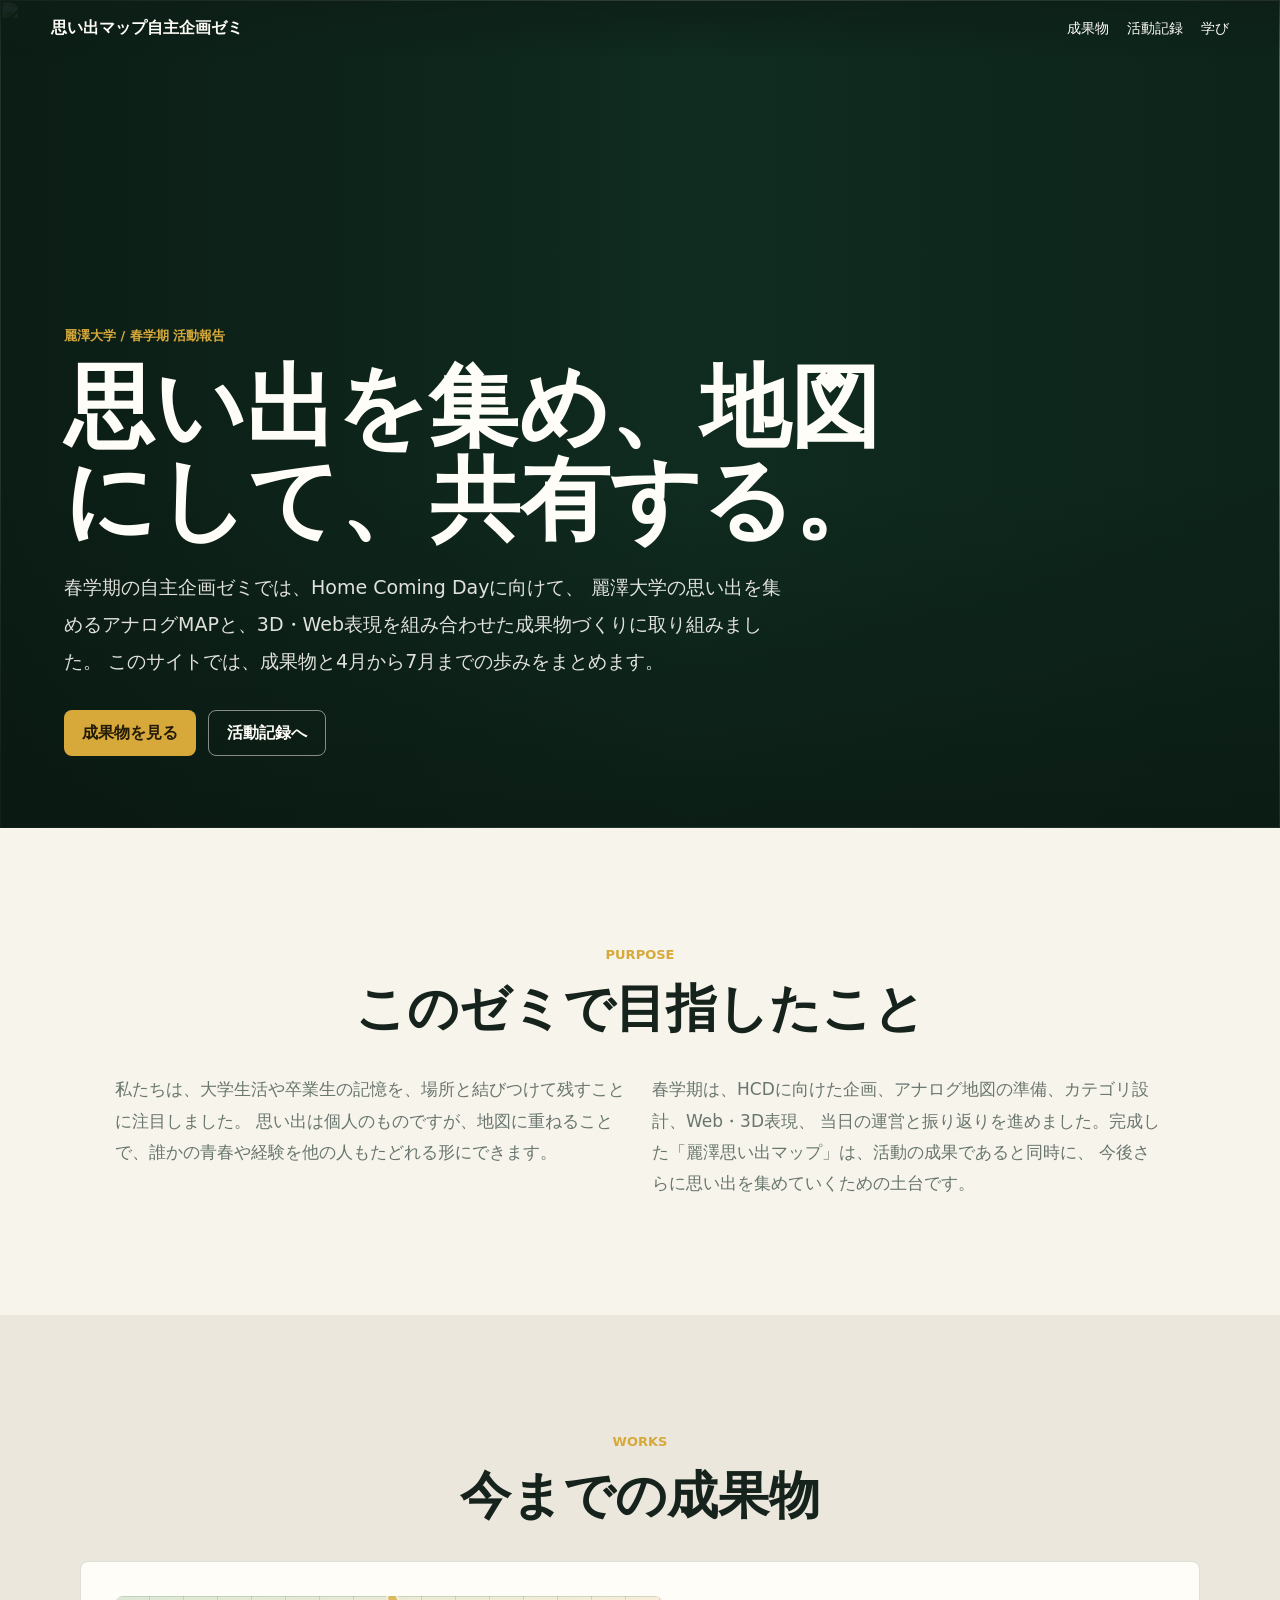
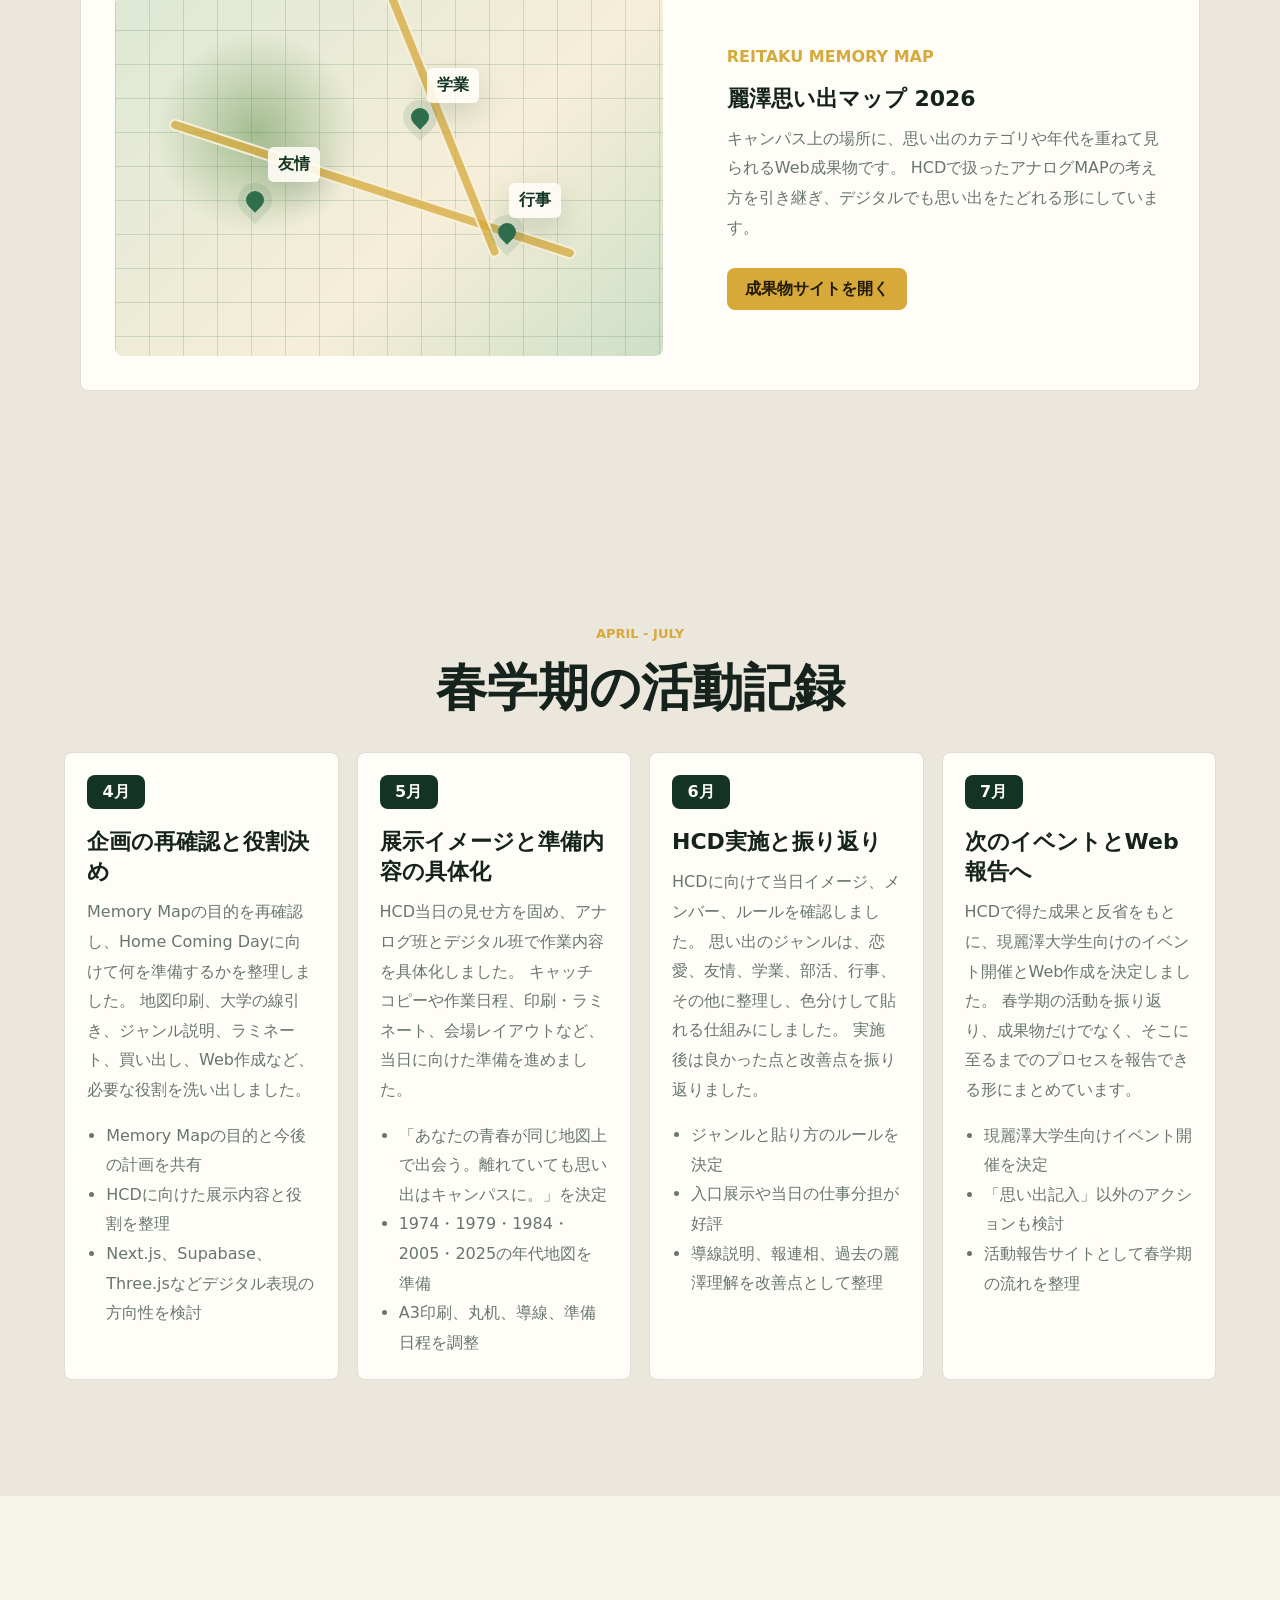
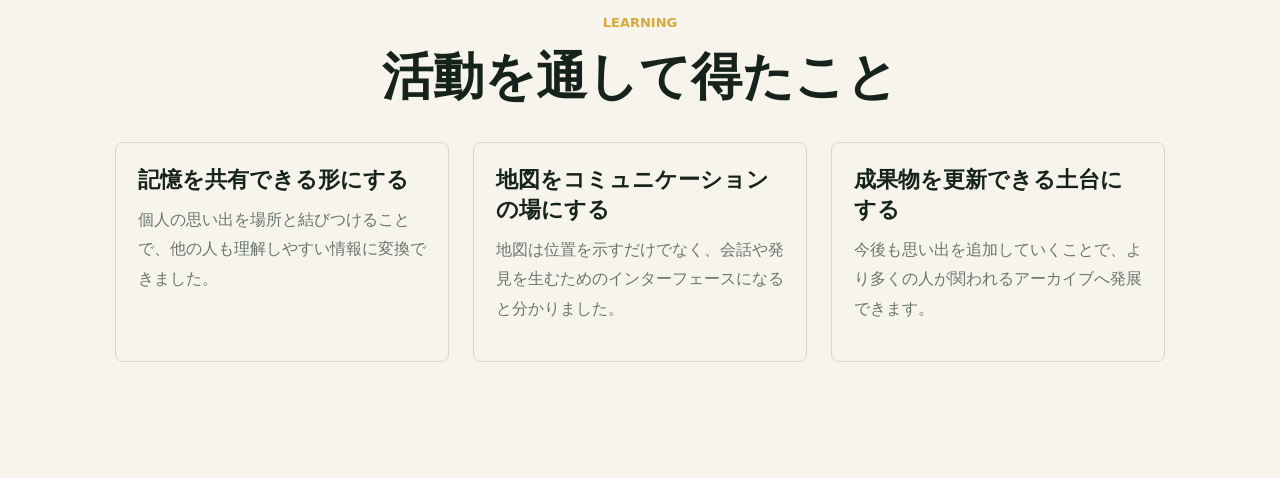
==== memory-map-site/index.html @ 256cc72d "a" ====
<!doctype html>
<html lang="ja">
  <head>
    <meta charset="utf-8" />
    <meta name="viewport" content="width=device-width, initial-scale=1" />
    <title>春学期 思い出マップ自主企画ゼミ 活動報告</title>
    <meta
      name="description"
      content="麗澤大学 春学期 思い出マップ自主企画ゼミの活動報告サイト。4月から7月までの活動と成果物をまとめています。"
    />
    <link rel="stylesheet" href="./styles.css" />
  </head>
  <body>
    <header class="site-header">
      <a class="brand" href="#top">思い出マップ自主企画ゼミ</a>
      <nav aria-label="ページ内ナビゲーション">
        <a href="#works">成果物</a>
        <a href="#months">活動記録</a>
        <a href="#learning">学び</a>
      </nav>
    </header>

    <main id="top">
      <section class="hero" aria-labelledby="hero-title">
        <img class="hero-gif" src="./IMG_8439.gif" alt="" />
        <video class="hero-video" autoplay muted loop playsinline poster="./assets/poster.svg">
          <source src="./IMG_8439.MOV" type="video/quicktime" />
        </video>
        <div class="hero-overlay"></div>
        <div class="hero-content">
          <p class="kicker">麗澤大学 / 春学期 活動報告</p>
          <h1 id="hero-title">思い出を集め、地図にして、共有する。</h1>
          <p class="hero-lead">
            春学期の自主企画ゼミでは、Home Coming Dayに向けて、
            麗澤大学の思い出を集めるアナログMAPと、3D・Web表現を組み合わせた成果物づくりに取り組みました。
            このサイトでは、成果物と4月から7月までの歩みをまとめます。
          </p>
          <div class="hero-actions">
            <a class="primary-link" href="https://2026-hcd-memory-map-web.vercel.app/" target="_blank" rel="noreferrer">
              成果物を見る
            </a>
            <a class="secondary-link" href="#months">活動記録へ</a>
          </div>
        </div>
      </section>

      <section class="intro section">
        <div class="section-title">
          <p class="kicker">Purpose</p>
          <h2>このゼミで目指したこと</h2>
        </div>
        <div class="intro-grid">
          <p>
            私たちは、大学生活や卒業生の記憶を、場所と結びつけて残すことに注目しました。
            思い出は個人のものですが、地図に重ねることで、誰かの青春や経験を他の人もたどれる形にできます。
          </p>
          <p>
            春学期は、HCDに向けた企画、アナログ地図の準備、カテゴリ設計、Web・3D表現、
            当日の運営と振り返りを進めました。完成した「麗澤思い出マップ」は、活動の成果であると同時に、
            今後さらに思い出を集めていくための土台です。
          </p>
        </div>
      </section>

      <section id="works" class="section works">
        <div class="section-title">
          <p class="kicker">Works</p>
          <h2>今までの成果物</h2>
        </div>
        <div class="work-card">
          <div class="work-visual" aria-hidden="true">
            <span class="map-line line-a"></span>
            <span class="map-line line-b"></span>
            <span class="map-pin pin-a"></span>
            <span class="map-pin pin-b"></span>
            <span class="map-pin pin-c"></span>
            <span class="map-label label-a">友情</span>
            <span class="map-label label-b">学業</span>
            <span class="map-label label-c">行事</span>
          </div>
          <div class="work-copy">
            <p class="kicker">Reitaku Memory Map</p>
            <h3>麗澤思い出マップ 2026</h3>
            <p>
              キャンパス上の場所に、思い出のカテゴリや年代を重ねて見られるWeb成果物です。
              HCDで扱ったアナログMAPの考え方を引き継ぎ、デジタルでも思い出をたどれる形にしています。
            </p>
            <a class="primary-link compact" href="https://2026-hcd-memory-map-web.vercel.app/" target="_blank" rel="noreferrer">
              成果物サイトを開く
            </a>
          </div>
        </div>
      </section>

      <section id="months" class="section months">
        <div class="section-title">
          <p class="kicker">April - July</p>
          <h2>春学期の活動記録</h2>
        </div>
        <div class="timeline">
          <article class="month-card">
            <span class="month">4月</span>
            <h3>企画の再確認と役割決め</h3>
            <p>
              Memory Mapの目的を再確認し、Home Coming Dayに向けて何を準備するかを整理しました。
              地図印刷、大学の線引き、ジャンル説明、ラミネート、買い出し、Web作成など、必要な役割を洗い出しました。
            </p>
            <ul>
              <li>Memory Mapの目的と今後の計画を共有</li>
              <li>HCDに向けた展示内容と役割を整理</li>
              <li>Next.js、Supabase、Three.jsなどデジタル表現の方向性を検討</li>
            </ul>
          </article>

          <article class="month-card">
            <span class="month">5月</span>
            <h3>展示イメージと準備内容の具体化</h3>
            <p>
              HCD当日の見せ方を固め、アナログ班とデジタル班で作業内容を具体化しました。
              キャッチコピーや作業日程、印刷・ラミネート、会場レイアウトなど、当日に向けた準備を進めました。
            </p>
            <ul>
              <li>「あなたの青春が同じ地図上で出会う。離れていても思い出はキャンパスに。」を決定</li>
              <li>1974・1979・1984・2005・2025の年代地図を準備</li>
              <li>A3印刷、丸机、導線、準備日程を調整</li>
            </ul>
          </article>

          <article class="month-card">
            <span class="month">6月</span>
            <h3>HCD実施と振り返り</h3>
            <p>
              HCDに向けて当日イメージ、メンバー、ルールを確認しました。
              思い出のジャンルは、恋愛、友情、学業、部活、行事、その他に整理し、色分けして貼れる仕組みにしました。
              実施後は良かった点と改善点を振り返りました。
            </p>
            <ul>
              <li>ジャンルと貼り方のルールを決定</li>
              <li>入口展示や当日の仕事分担が好評</li>
              <li>導線説明、報連相、過去の麗澤理解を改善点として整理</li>
            </ul>
          </article>

          <article class="month-card">
            <span class="month">7月</span>
            <h3>次のイベントとWeb報告へ</h3>
            <p>
              HCDで得た成果と反省をもとに、現麗澤大学生向けのイベント開催とWeb作成を決定しました。
              春学期の活動を振り返り、成果物だけでなく、そこに至るまでのプロセスを報告できる形にまとめています。
            </p>
            <ul>
              <li>現麗澤大学生向けイベント開催を決定</li>
              <li>「思い出記入」以外のアクションも検討</li>
              <li>活動報告サイトとして春学期の流れを整理</li>
            </ul>
          </article>
        </div>
      </section>

      <section id="learning" class="section learning">
        <div class="section-title">
          <p class="kicker">Learning</p>
          <h2>活動を通して得たこと</h2>
        </div>
        <div class="learning-grid">
          <article>
            <h3>記憶を共有できる形にする</h3>
            <p>個人の思い出を場所と結びつけることで、他の人も理解しやすい情報に変換できました。</p>
          </article>
          <article>
            <h3>地図をコミュニケーションの場にする</h3>
            <p>地図は位置を示すだけでなく、会話や発見を生むためのインターフェースになると分かりました。</p>
          </article>
          <article>
            <h3>成果物を更新できる土台にする</h3>
            <p>今後も思い出を追加していくことで、より多くの人が関われるアーカイブへ発展できます。</p>
          </article>
        </div>
      </section>
    </main>
  </body>
</html>
---- memory-map-site/styles.css ----
:root {
  --ink: #16231d;
  --muted: #68766e;
  --paper: #f7f4ec;
  --soft: #ebe7dc;
  --green: #2f6f4e;
  --deep: #123326;
  --leaf: #7da36c;
  --gold: #d6a93a;
  --line: rgba(22, 35, 29, 0.14);
  --white: #fffdf8;
}

* {
  box-sizing: border-box;
}

html {
  scroll-behavior: smooth;
}

body {
  margin: 0;
  color: var(--ink);
  background: var(--paper);
  font-family: "Yu Gothic", "Hiragino Kaku Gothic ProN", Meiryo, system-ui, sans-serif;
  letter-spacing: 0;
}

a {
  color: inherit;
  text-decoration: none;
}

.site-header {
  position: fixed;
  inset: 0 0 auto 0;
  z-index: 20;
  display: flex;
  align-items: center;
  justify-content: space-between;
  gap: 24px;
  padding: 18px clamp(18px, 4vw, 56px);
  color: var(--white);
  background: linear-gradient(to bottom, rgba(13, 30, 23, 0.72), rgba(13, 30, 23, 0));
}

.brand {
  font-weight: 800;
}

nav {
  display: flex;
  gap: 18px;
  font-size: 14px;
}

.hero {
  position: relative;
  min-height: 92vh;
  display: grid;
  align-items: end;
  overflow: hidden;
  padding: 110px clamp(18px, 5vw, 72px) 72px;
  color: var(--white);
  background: var(--deep);
}

.hero-gif,
.hero-video,
.hero-overlay {
  position: absolute;
  inset: 0;
  width: 100%;
  height: 100%;
}

.hero-gif,
.hero-video {
  object-fit: cover;
  filter: saturate(0.92) contrast(1.04);
}

.hero-video {
  opacity: 0;
}

.hero-overlay {
  background:
    linear-gradient(90deg, rgba(10, 25, 18, 0.86), rgba(10, 25, 18, 0.3) 54%, rgba(10, 25, 18, 0.58)),
    linear-gradient(to top, rgba(10, 25, 18, 0.75), transparent 42%);
}

.hero-content {
  position: relative;
  z-index: 2;
  width: min(900px, 100%);
}

.kicker {
  margin: 0 0 12px;
  color: var(--gold);
  font-size: 13px;
  font-weight: 800;
  text-transform: uppercase;
}

h1,
h2,
h3,
p {
  margin-top: 0;
}

h1 {
  max-width: 860px;
  margin-bottom: 22px;
  font-size: clamp(42px, 7vw, 92px);
  line-height: 1.04;
}

.hero-lead {
  max-width: 720px;
  color: rgba(255, 253, 248, 0.88);
  font-size: clamp(16px, 2vw, 19px);
  line-height: 1.95;
}

.hero-actions {
  display: flex;
  flex-wrap: wrap;
  gap: 12px;
  margin-top: 30px;
}

.primary-link,
.secondary-link {
  display: inline-flex;
  align-items: center;
  justify-content: center;
  min-height: 46px;
  padding: 0 18px;
  border-radius: 8px;
  font-weight: 800;
}

.primary-link {
  background: var(--gold);
  color: #231b06;
}

.secondary-link {
  border: 1px solid rgba(255, 253, 248, 0.5);
  color: var(--white);
}

.primary-link.compact {
  min-height: 42px;
  margin-top: 10px;
}

.section {
  padding: clamp(64px, 9vw, 118px) clamp(18px, 5vw, 72px);
}

.section-title {
  width: min(780px, 100%);
  margin: 0 auto 36px;
  text-align: center;
}

h2 {
  margin-bottom: 16px;
  font-size: clamp(30px, 4vw, 54px);
  line-height: 1.15;
}

h3 {
  margin-bottom: 10px;
  font-size: 22px;
}

p,
li {
  color: var(--muted);
  line-height: 1.85;
}

.intro-grid,
.learning-grid {
  display: grid;
  grid-template-columns: repeat(2, minmax(0, 1fr));
  gap: 24px;
  width: min(1050px, 100%);
  margin: 0 auto;
}

.intro-grid p {
  margin: 0;
  font-size: 17px;
}

.works,
.months {
  background: var(--soft);
}

.work-card {
  display: grid;
  grid-template-columns: minmax(300px, 1fr) minmax(280px, 0.8fr);
  gap: clamp(24px, 5vw, 70px);
  align-items: center;
  width: min(1120px, 100%);
  margin: 0 auto;
  padding: clamp(18px, 3vw, 34px);
  border: 1px solid var(--line);
  border-radius: 8px;
  background: var(--white);
}

.work-visual {
  position: relative;
  min-height: 360px;
  overflow: hidden;
  border-radius: 8px;
  background:
    linear-gradient(90deg, rgba(47, 111, 78, 0.18) 1px, transparent 1px),
    linear-gradient(rgba(47, 111, 78, 0.18) 1px, transparent 1px),
    radial-gradient(circle at 26% 38%, rgba(125, 163, 108, 0.65), transparent 22%),
    linear-gradient(135deg, #dde8d4, #f6eed8 60%, #cddfc6);
  background-size: 34px 34px, 34px 34px, auto, auto;
}

.map-line {
  position: absolute;
  height: 12px;
  border-radius: 999px;
  background: rgba(214, 169, 58, 0.74);
  border: 2px solid rgba(255, 253, 248, 0.8);
}

.line-a {
  width: 78%;
  left: 8%;
  top: 52%;
  transform: rotate(18deg);
}

.line-b {
  width: 52%;
  left: 34%;
  top: 34%;
  transform: rotate(68deg);
}

.map-pin {
  position: absolute;
  width: 18px;
  height: 18px;
  border-radius: 50% 50% 50% 0;
  background: var(--green);
  transform: rotate(-45deg);
  box-shadow: 0 0 0 8px rgba(47, 111, 78, 0.12);
}

.pin-a { left: 24%; top: 54%; }
.pin-b { left: 54%; top: 31%; }
.pin-c { left: 70%; top: 63%; }

.map-label {
  position: absolute;
  padding: 7px 10px;
  border-radius: 6px;
  background: rgba(255, 253, 248, 0.88);
  color: var(--deep);
  font-weight: 800;
  box-shadow: 0 12px 28px rgba(18, 51, 38, 0.15);
}

.label-a { left: 28%; top: 42%; }
.label-b { left: 57%; top: 20%; }
.label-c { left: 72%; top: 52%; }

.work-copy p {
  font-size: 16px;
}

.timeline {
  display: grid;
  grid-template-columns: repeat(4, minmax(0, 1fr));
  gap: 18px;
  width: min(1180px, 100%);
  margin: 0 auto;
}

.month-card,
.learning-grid article {
  border: 1px solid var(--line);
  border-radius: 8px;
  background: var(--white);
  padding: 22px;
}

.month {
  display: inline-flex;
  align-items: center;
  justify-content: center;
  min-width: 58px;
  min-height: 34px;
  margin-bottom: 18px;
  border-radius: 8px;
  background: var(--deep);
  color: var(--white);
  font-weight: 900;
}

.month-card ul {
  margin: 16px 0 0;
  padding-left: 1.2em;
}

.learning-grid {
  grid-template-columns: repeat(3, minmax(0, 1fr));
}

.learning-grid article {
  background: transparent;
}

@media (max-width: 940px) {
  .site-header {
    align-items: flex-start;
    flex-direction: column;
    gap: 10px;
  }

  .hero {
    min-height: 820px;
    padding-top: 140px;
  }

  .intro-grid,
  .work-card,
  .timeline,
  .learning-grid {
    grid-template-columns: 1fr;
  }
}

@media (max-width: 560px) {
  nav {
    width: 100%;
    overflow-x: auto;
    padding-bottom: 4px;
  }

  h1 {
    font-size: 40px;
  }

  .work-visual {
    min-height: 270px;
  }
}
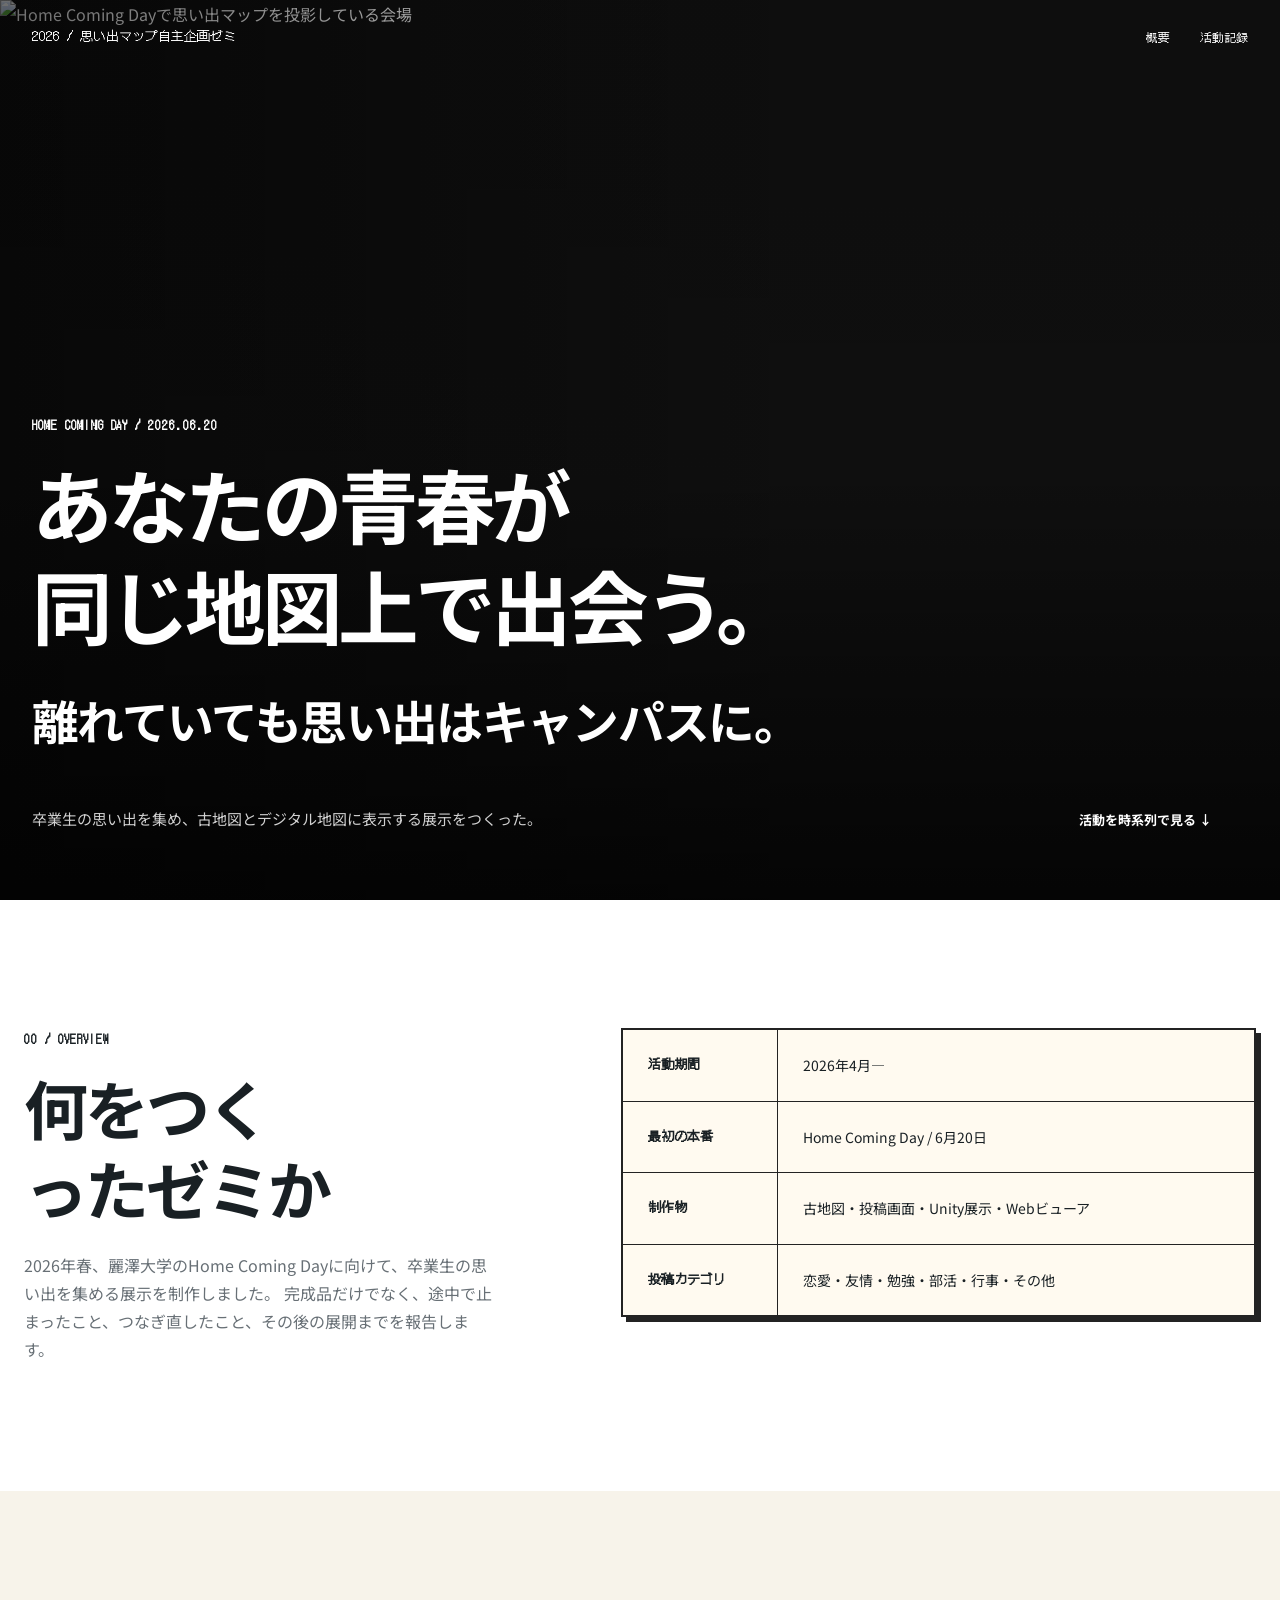
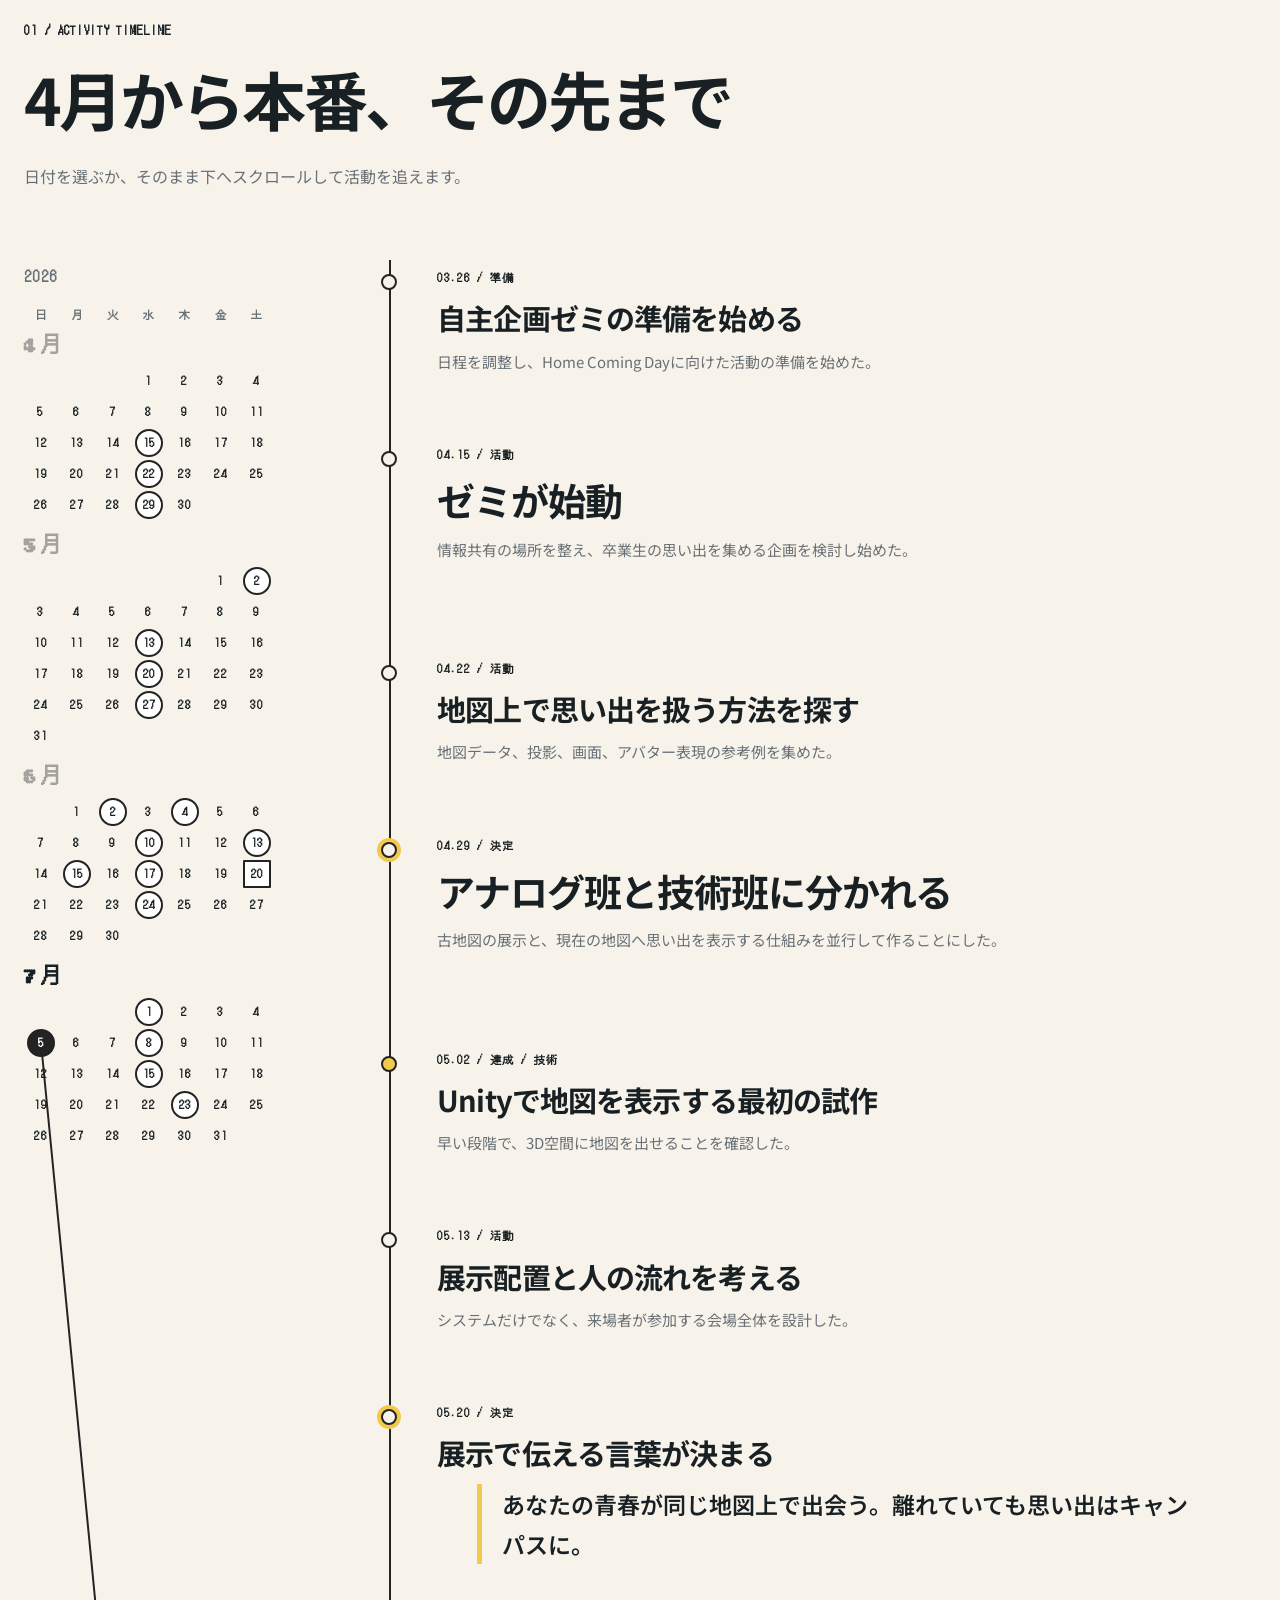
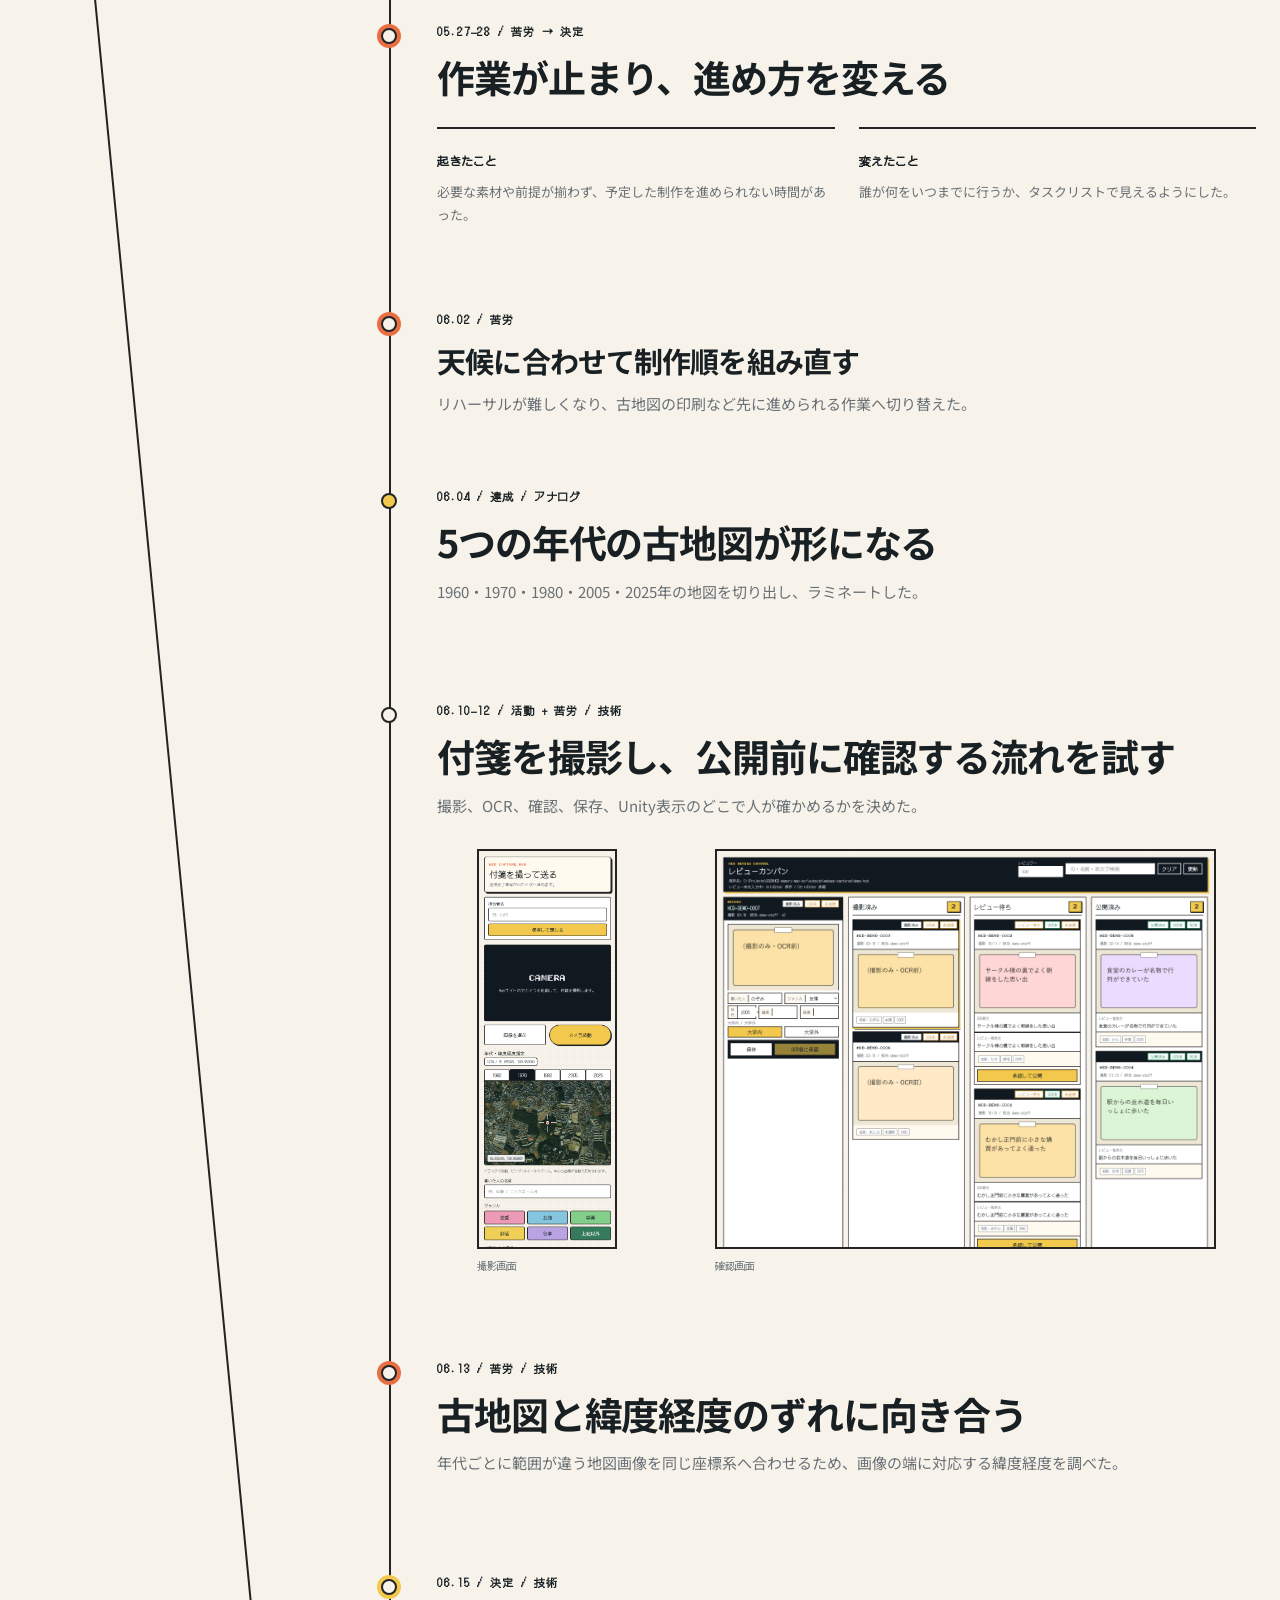
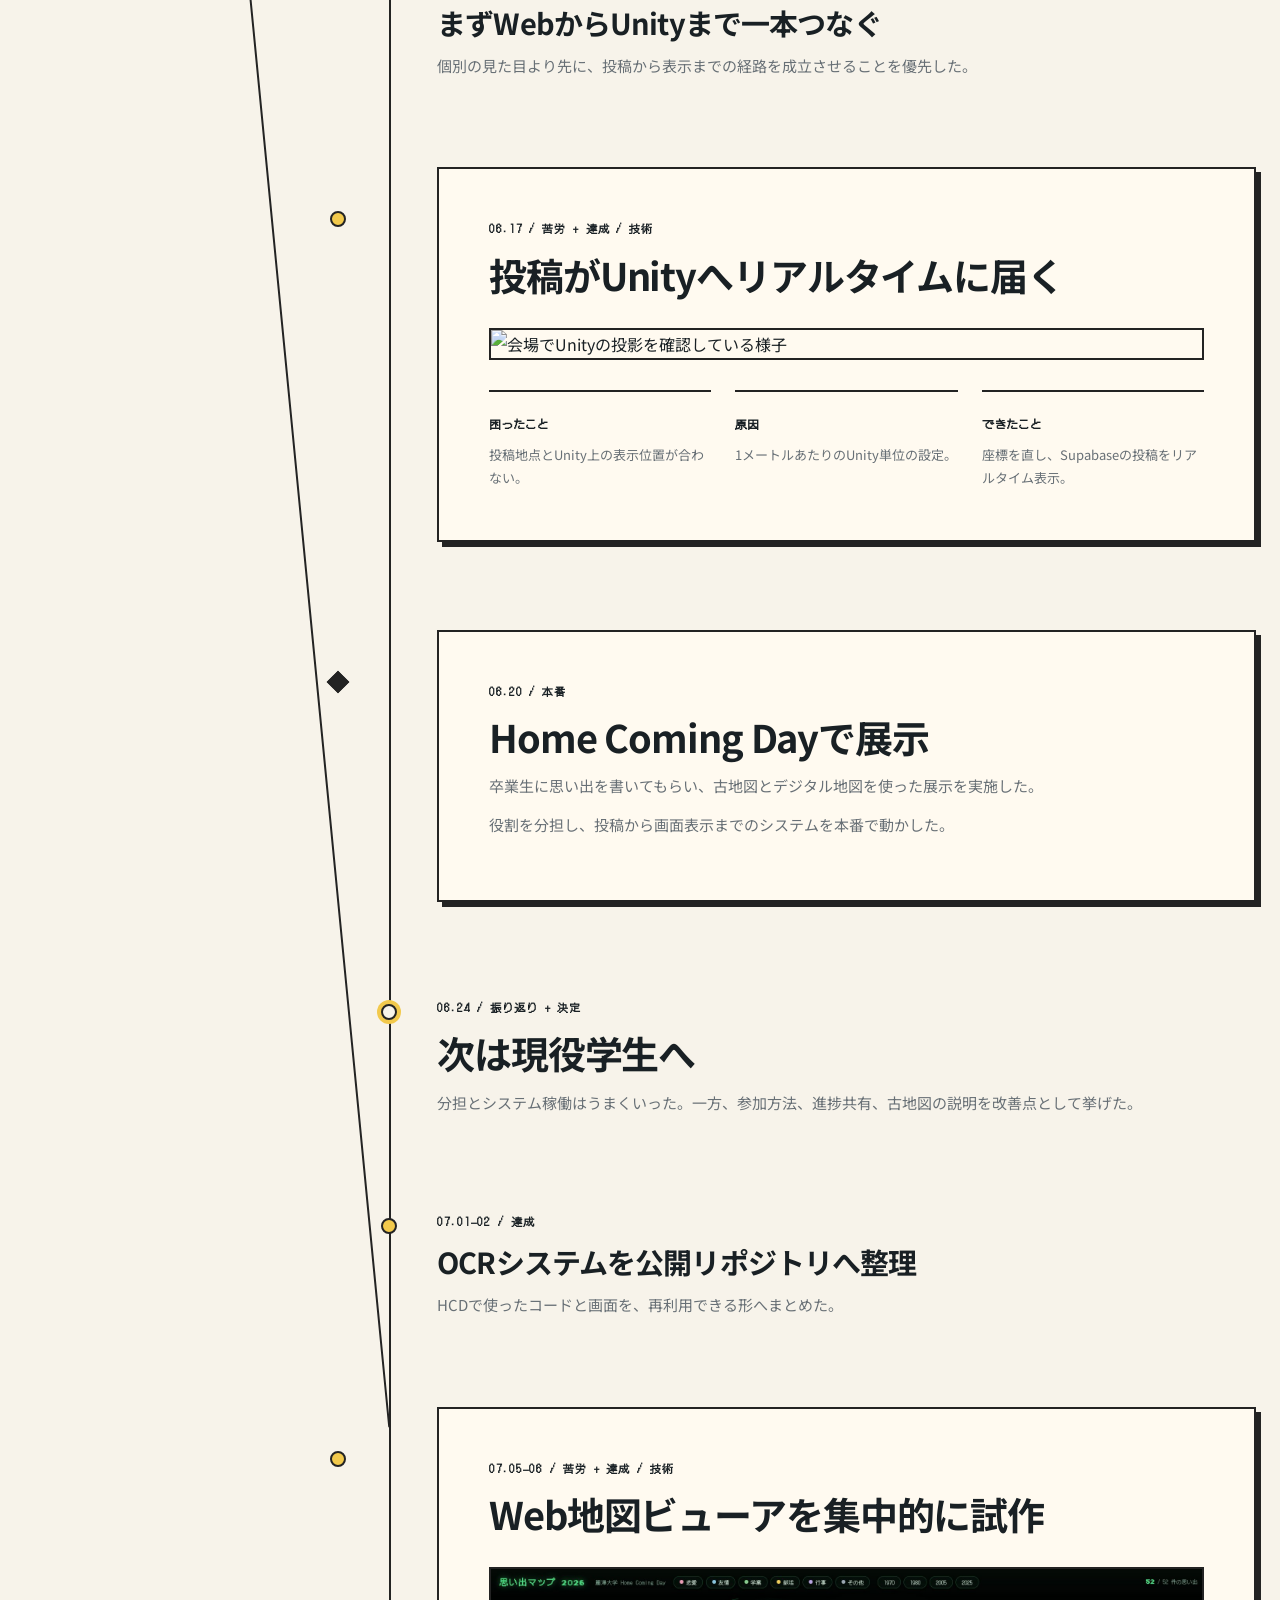
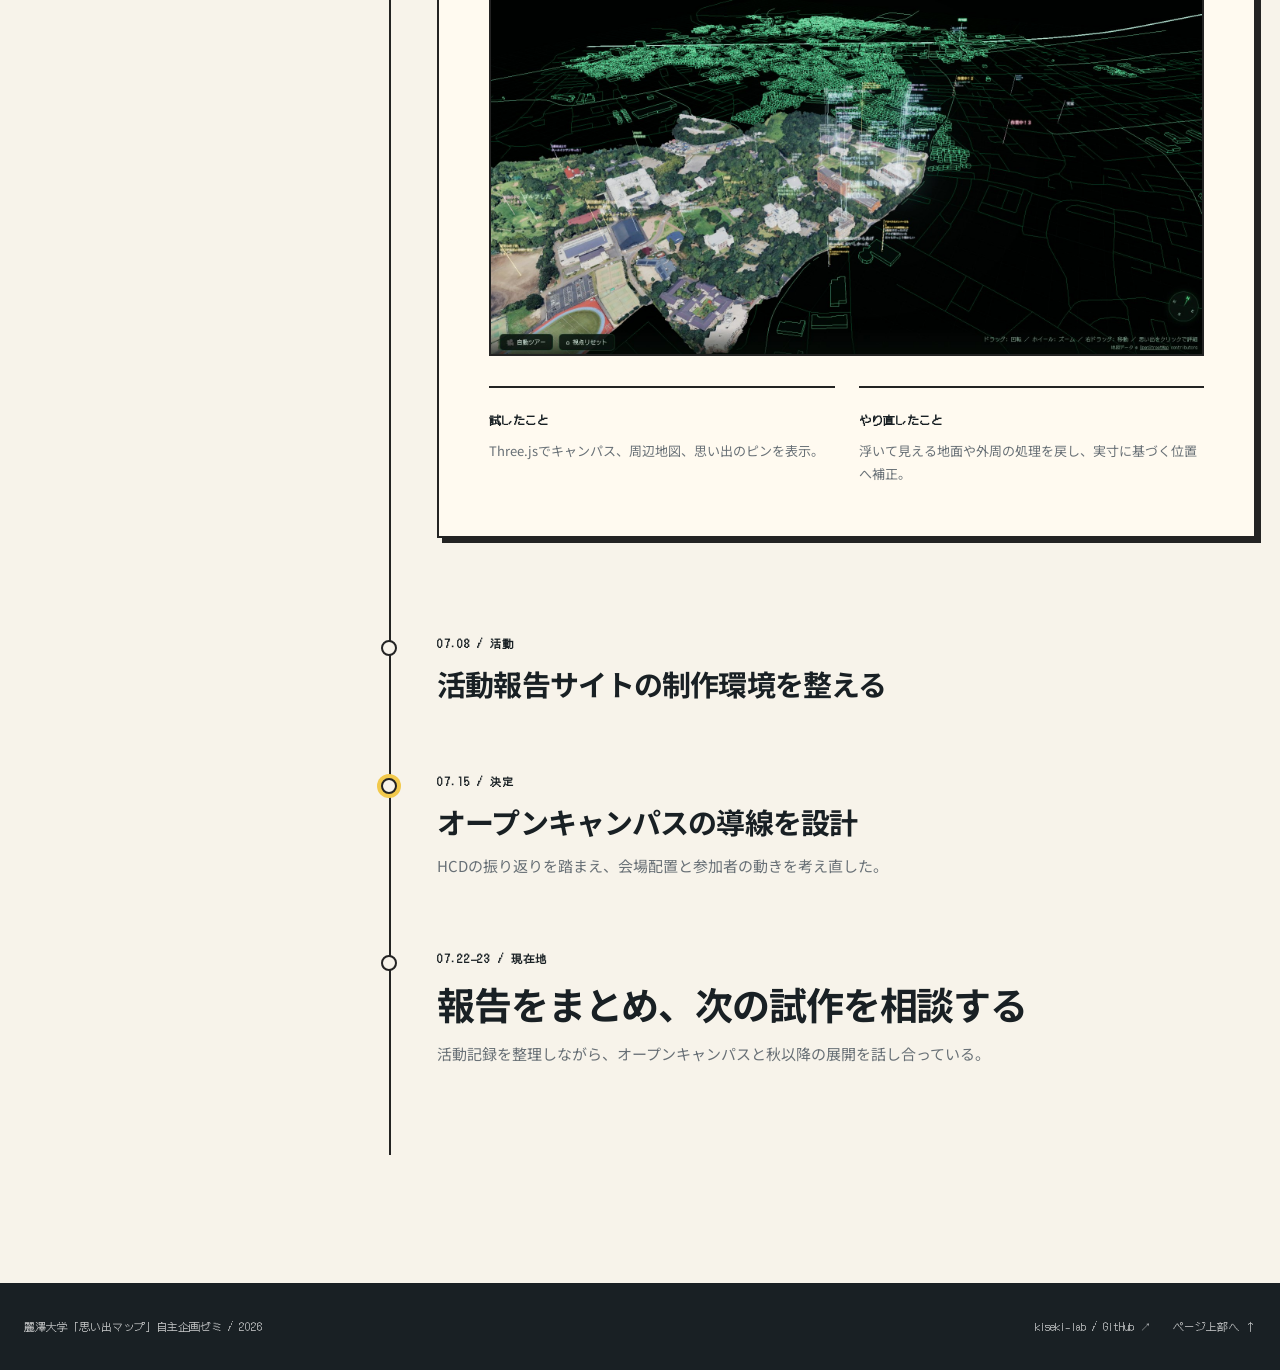
==== commit df001b6f: "Refine activity report timeline UI" ====
--- a/memory-map-site/index.html
+++ b/memory-map-site/index.html
@@ -3,180 +3,296 @@
   <head>
     <meta charset="utf-8" />
     <meta name="viewport" content="width=device-width, initial-scale=1" />
-    <title>春学期 思い出マップ自主企画ゼミ 活動報告</title>
+    <meta name="theme-color" content="#f7f3ea" />
+    <title>思い出マップ自主企画ゼミ｜2026年 活動報告</title>
     <meta
       name="description"
-      content="麗澤大学 春学期 思い出マップ自主企画ゼミの活動報告サイト。4月から7月までの活動と成果物をまとめています。"
+      content="麗澤大学「思い出マップ」自主企画ゼミの活動報告。企画、古地図制作、OCR、Unity展示、Webビューアまでの試行錯誤を記録しています。"
     />
+    <link rel="icon" href="./assets/omoide-team-favicon.png" type="image/png" />
     <link rel="stylesheet" href="./styles.css" />
+    <script src="./script.js" defer></script>
   </head>
   <body>
+    <a class="skip-link" href="#main">本文へ移動</a>
+
     <header class="site-header">
-      <a class="brand" href="#top">思い出マップ自主企画ゼミ</a>
+      <a class="brand" href="#top">2026 / 思い出マップ自主企画ゼミ</a>
       <nav aria-label="ページ内ナビゲーション">
-        <a href="#works">成果物</a>
-        <a href="#months">活動記録</a>
-        <a href="#learning">学び</a>
+        <a href="#overview">概要</a>
+        <a href="#timeline">活動記録</a>
       </nav>
     </header>
 
-    <main id="top">
-      <section class="hero" aria-labelledby="hero-title">
-        <img class="hero-gif" src="./IMG_8439.gif" alt="" />
-        <video class="hero-video" autoplay muted loop playsinline poster="./assets/poster.svg">
-          <source src="./IMG_8439.MOV" type="video/quicktime" />
-        </video>
-        <div class="hero-overlay"></div>
-        <div class="hero-content">
-          <p class="kicker">麗澤大学 / 春学期 活動報告</p>
-          <h1 id="hero-title">思い出を集め、地図にして、共有する。</h1>
-          <p class="hero-lead">
-            春学期の自主企画ゼミでは、Home Coming Dayに向けて、
-            麗澤大学の思い出を集めるアナログMAPと、3D・Web表現を組み合わせた成果物づくりに取り組みました。
-            このサイトでは、成果物と4月から7月までの歩みをまとめます。
+    <main id="main">
+      <section id="top" class="hero" aria-labelledby="hero-title">
+        <img
+          class="hero-media"
+          src="./IMG_8439.gif"
+          alt="Home Coming Dayで思い出マップを投影している会場"
+        />
+        <div class="hero-overlay" aria-hidden="true"></div>
+        <div class="hero-copy">
+          <p class="code-label light">HOME COMING DAY / 2026.06.20</p>
+          <h1 id="hero-title">
+            あなたの青春が<br />同じ地図上で出会う。<br />
+            <span>離れていても思い出はキャンパスに。</span>
+          </h1>
+          <div class="hero-foot">
+            <p>卒業生の思い出を集め、古地図とデジタル地図に表示する展示をつくった。</p>
+            <a class="hero-link" href="#timeline">活動を時系列で見る <span aria-hidden="true">↓</span></a>
+          </div>
+        </div>
+      </section>
+
+      <section id="overview" class="overview" aria-labelledby="overview-title">
+        <div class="overview-heading">
+          <p class="code-label">00 / OVERVIEW</p>
+          <h2 id="overview-title">何をつくったゼミか</h2>
+          <p>
+            2026年春、麗澤大学のHome Coming Dayに向けて、卒業生の思い出を集める展示を制作しました。
+            完成品だけでなく、途中で止まったこと、つなぎ直したこと、その後の展開までを報告します。
           </p>
-          <div class="hero-actions">
-            <a class="primary-link" href="https://2026-hcd-memory-map-web.vercel.app/" target="_blank" rel="noreferrer">
-              成果物を見る
-            </a>
-            <a class="secondary-link" href="#months">活動記録へ</a>
+        </div>
+        <dl class="overview-table">
+          <div><dt>活動期間</dt><dd>2026年4月—</dd></div>
+          <div><dt>最初の本番</dt><dd>Home Coming Day / 6月20日</dd></div>
+          <div><dt>制作物</dt><dd>古地図・投稿画面・Unity展示・Webビューア</dd></div>
+          <div><dt>投稿カテゴリ</dt><dd>恋愛・友情・勉強・部活・行事・その他</dd></div>
+        </dl>
+      </section>
+
+      <section id="timeline" class="timeline-section" aria-labelledby="timeline-title">
+        <div class="section-heading">
+          <p class="code-label">01 / ACTIVITY TIMELINE</p>
+          <h2 id="timeline-title">4月から本番、その先まで</h2>
+          <p>日付を選ぶか、そのまま下へスクロールして活動を追えます。</p>
+        </div>
+
+        <div class="date-rail" aria-label="活動日を選ぶ">
+          <span>APR—JUL</span>
+          <button type="button" data-target="entry-0415">04.15</button>
+          <button type="button" data-target="entry-0429">04.29</button>
+          <button type="button" data-target="entry-0527">05.27</button>
+          <button type="button" data-target="entry-0610">06.10</button>
+          <button type="button" data-target="entry-0617">06.17</button>
+          <button type="button" data-target="entry-0620">06.20</button>
+          <button type="button" data-target="entry-0705">07.05</button>
+          <button type="button" data-target="entry-0723">07.23</button>
+        </div>
+
+        <div class="timeline-layout">
+          <aside class="calendar-panel" aria-label="2026年4月から7月の活動カレンダー">
+            <div class="calendar-head">
+              <span>2026</span>
+            </div>
+            <div class="calendar-weekdays" aria-hidden="true"><span>日</span><span>月</span><span>火</span><span>水</span><span>木</span><span>金</span><span>土</span></div>
+            <div class="calendar-months">
+              <section class="mini-month" data-month="4" aria-label="2026年4月">
+                <h3><span>4</span>月</h3>
+                <div class="days">
+                  <i></i><i></i><i></i><span>1</span><span>2</span><span>3</span><span>4</span>
+                  <span>5</span><span>6</span><span>7</span><span>8</span><span>9</span><span>10</span><span>11</span>
+                  <span>12</span><span>13</span><span>14</span><button data-target="entry-0415">15</button><span>16</span><span>17</span><span>18</span>
+                  <span>19</span><span>20</span><span>21</span><button data-target="entry-0422">22</button><span>23</span><span>24</span><span>25</span>
+                  <span>26</span><span>27</span><span>28</span><button data-target="entry-0429">29</button><span>30</span>
+                </div>
+              </section>
+
+              <section class="mini-month" data-month="5" aria-label="2026年5月">
+                <h3><span>5</span>月</h3>
+                <div class="days">
+                  <i></i><i></i><i></i><i></i><i></i><span>1</span><button data-target="entry-0502">2</button>
+                  <span>3</span><span>4</span><span>5</span><span>6</span><span>7</span><span>8</span><span>9</span>
+                  <span>10</span><span>11</span><span>12</span><button data-target="entry-0513">13</button><span>14</span><span>15</span><span>16</span>
+                  <span>17</span><span>18</span><span>19</span><button data-target="entry-0520">20</button><span>21</span><span>22</span><span>23</span>
+                  <span>24</span><span>25</span><span>26</span><button data-target="entry-0527">27</button><span>28</span><span>29</span><span>30</span>
+                  <span>31</span>
+                </div>
+              </section>
+
+              <section class="mini-month" data-month="6" aria-label="2026年6月">
+                <h3><span>6</span>月</h3>
+                <div class="days">
+                  <i></i><span>1</span><button data-target="entry-0602">2</button><span>3</span><button data-target="entry-0604">4</button><span>5</span><span>6</span>
+                  <span>7</span><span>8</span><span>9</span><button data-target="entry-0610">10</button><span>11</span><span>12</span><button data-target="entry-0613">13</button>
+                  <span>14</span><button data-target="entry-0615">15</button><span>16</span><button data-target="entry-0617">17</button><span>18</span><span>19</span><button class="event-day" data-target="entry-0620">20</button>
+                  <span>21</span><span>22</span><span>23</span><button data-target="entry-0624">24</button><span>25</span><span>26</span><span>27</span>
+                  <span>28</span><span>29</span><span>30</span>
+                </div>
+              </section>
+
+              <section class="mini-month" data-month="7" aria-label="2026年7月">
+                <h3><span>7</span>月</h3>
+                <div class="days">
+                  <i></i><i></i><i></i><button data-target="entry-0701">1</button><span>2</span><span>3</span><span>4</span>
+                  <button data-target="entry-0705">5</button><span>6</span><span>7</span><button data-target="entry-0708">8</button><span>9</span><span>10</span><span>11</span>
+                  <span>12</span><span>13</span><span>14</span><button data-target="entry-0715">15</button><span>16</span><span>17</span><span>18</span>
+                  <span>19</span><span>20</span><span>21</span><span>22</span><button data-target="entry-0723">23</button><span>24</span><span>25</span>
+                  <span>26</span><span>27</span><span>28</span><span>29</span><span>30</span><span>31</span>
+                </div>
+              </section>
+            </div>
+          </aside>
+
+          <svg class="timeline-connector" aria-hidden="true">
+            <path></path>
+          </svg>
+
+          <div class="timeline-list">
+            <article id="entry-0326" class="timeline-entry compact" data-date="03.26">
+              <p class="entry-meta"><time datetime="2026-03-26">03.26</time> / 準備</p>
+              <h3>自主企画ゼミの準備を始める</h3>
+              <p>日程を調整し、Home Coming Dayに向けた活動の準備を始めた。</p>
+            </article>
+
+            <article id="entry-0415" class="timeline-entry" data-date="04.15">
+              <p class="entry-meta"><time datetime="2026-04-15">04.15</time> / 活動</p>
+              <h3>ゼミが始動</h3>
+              <p>情報共有の場所を整え、卒業生の思い出を集める企画を検討し始めた。</p>
+            </article>
+
+            <article id="entry-0422" class="timeline-entry compact" data-date="04.22">
+              <p class="entry-meta"><time datetime="2026-04-22">04.22</time> / 活動</p>
+              <h3>地図上で思い出を扱う方法を探す</h3>
+              <p>地図データ、投影、画面、アバター表現の参考例を集めた。</p>
+            </article>
+
+            <article id="entry-0429" class="timeline-entry decision" data-date="04.29">
+              <p class="entry-meta"><time datetime="2026-04-29">04.29</time> / 決定</p>
+              <h3>アナログ班と技術班に分かれる</h3>
+              <p>古地図の展示と、現在の地図へ思い出を表示する仕組みを並行して作ることにした。</p>
+            </article>
+
+            <article id="entry-0502" class="timeline-entry achievement compact" data-date="05.02">
+              <p class="entry-meta"><time datetime="2026-05-02">05.02</time> / 達成 / 技術</p>
+              <h3>Unityで地図を表示する最初の試作</h3>
+              <p>早い段階で、3D空間に地図を出せることを確認した。</p>
+            </article>
+
+            <article id="entry-0513" class="timeline-entry compact" data-date="05.13">
+              <p class="entry-meta"><time datetime="2026-05-13">05.13</time> / 活動</p>
+              <h3>展示配置と人の流れを考える</h3>
+              <p>システムだけでなく、来場者が参加する会場全体を設計した。</p>
+            </article>
+
+            <article id="entry-0520" class="timeline-entry decision compact" data-date="05.20">
+              <p class="entry-meta"><time datetime="2026-05-20">05.20</time> / 決定</p>
+              <h3>展示で伝える言葉が決まる</h3>
+              <blockquote>あなたの青春が同じ地図上で出会う。離れていても思い出はキャンパスに。</blockquote>
+            </article>
+
+            <article id="entry-0527" class="timeline-entry struggle" data-date="05.27">
+              <p class="entry-meta"><time datetime="2026-05-27">05.27—28</time> / 苦労 → 決定</p>
+              <h3>作業が止まり、進め方を変える</h3>
+              <div class="entry-columns">
+                <div><strong>起きたこと</strong><p>必要な素材や前提が揃わず、予定した制作を進められない時間があった。</p></div>
+                <div><strong>変えたこと</strong><p>誰が何をいつまでに行うか、タスクリストで見えるようにした。</p></div>
+              </div>
+            </article>
+
+            <article id="entry-0602" class="timeline-entry struggle compact" data-date="06.02">
+              <p class="entry-meta"><time datetime="2026-06-02">06.02</time> / 苦労</p>
+              <h3>天候に合わせて制作順を組み直す</h3>
+              <p>リハーサルが難しくなり、古地図の印刷など先に進められる作業へ切り替えた。</p>
+            </article>
+
+            <article id="entry-0604" class="timeline-entry achievement" data-date="06.04">
+              <p class="entry-meta"><time datetime="2026-06-04">06.04</time> / 達成 / アナログ</p>
+              <h3>5つの年代の古地図が形になる</h3>
+              <p>1960・1970・1980・2005・2025年の地図を切り出し、ラミネートした。</p>
+            </article>
+
+            <article id="entry-0610" class="timeline-entry" data-date="06.10">
+              <p class="entry-meta"><time datetime="2026-06-10">06.10—12</time> / 活動 + 苦労 / 技術</p>
+              <h3>付箋を撮影し、公開前に確認する流れを試す</h3>
+              <p>撮影、OCR、確認、保存、Unity表示のどこで人が確かめるかを決めた。</p>
+              <div class="entry-media pair">
+                <figure><img src="./assets/capture-form.png" alt="スマートフォン用の付箋撮影画面" loading="lazy" /><figcaption>撮影画面</figcaption></figure>
+                <figure><img src="./assets/admin-review.png" alt="OCR結果を確認する管理画面" loading="lazy" /><figcaption>確認画面</figcaption></figure>
+              </div>
+            </article>
+
+            <article id="entry-0613" class="timeline-entry struggle" data-date="06.13">
+              <p class="entry-meta"><time datetime="2026-06-13">06.13</time> / 苦労 / 技術</p>
+              <h3>古地図と緯度経度のずれに向き合う</h3>
+              <p>年代ごとに範囲が違う地図画像を同じ座標系へ合わせるため、画像の端に対応する緯度経度を調べた。</p>
+            </article>
+
+            <article id="entry-0615" class="timeline-entry decision compact" data-date="06.15">
+              <p class="entry-meta"><time datetime="2026-06-15">06.15</time> / 決定 / 技術</p>
+              <h3>まずWebからUnityまで一本つなぐ</h3>
+              <p>個別の見た目より先に、投稿から表示までの経路を成立させることを優先した。</p>
+            </article>
+
+            <article id="entry-0617" class="timeline-entry achievement featured" data-date="06.17">
+              <p class="entry-meta"><time datetime="2026-06-17">06.17</time> / 苦労 + 達成 / 技術</p>
+              <h3>投稿がUnityへリアルタイムに届く</h3>
+              <img class="featured-media" src="./IMG_8439.gif" alt="会場でUnityの投影を確認している様子" loading="lazy" />
+              <div class="entry-columns three">
+                <div><strong>困ったこと</strong><p>投稿地点とUnity上の表示位置が合わない。</p></div>
+                <div><strong>原因</strong><p>1メートルあたりのUnity単位の設定。</p></div>
+                <div><strong>できたこと</strong><p>座標を直し、Supabaseの投稿をリアルタイム表示。</p></div>
+              </div>
+            </article>
+
+            <article id="entry-0620" class="timeline-entry event featured" data-date="06.20">
+              <p class="entry-meta"><time datetime="2026-06-20">06.20</time> / 本番</p>
+              <h3>Home Coming Dayで展示</h3>
+              <p>卒業生に思い出を書いてもらい、古地図とデジタル地図を使った展示を実施した。</p>
+              <p>役割を分担し、投稿から画面表示までのシステムを本番で動かした。</p>
+            </article>
+
+            <article id="entry-0624" class="timeline-entry decision" data-date="06.24">
+              <p class="entry-meta"><time datetime="2026-06-24">06.24</time> / 振り返り + 決定</p>
+              <h3>次は現役学生へ</h3>
+              <p>分担とシステム稼働はうまくいった。一方、参加方法、進捗共有、古地図の説明を改善点として挙げた。</p>
+            </article>
+
+            <article id="entry-0701" class="timeline-entry achievement compact" data-date="07.01">
+              <p class="entry-meta"><time datetime="2026-07-01">07.01—02</time> / 達成</p>
+              <h3>OCRシステムを公開リポジトリへ整理</h3>
+              <p>HCDで使ったコードと画面を、再利用できる形へまとめた。</p>
+            </article>
+
+            <article id="entry-0705" class="timeline-entry achievement featured" data-date="07.05">
+              <p class="entry-meta"><time datetime="2026-07-05">07.05—06</time> / 苦労 + 達成 / 技術</p>
+              <h3>Web地図ビューアを集中的に試作</h3>
+              <img class="featured-media" src="./assets/viewer-hero.jpg" alt="Three.jsで制作した思い出マップのWebビューア" loading="lazy" />
+              <div class="entry-columns">
+                <div><strong>試したこと</strong><p>Three.jsでキャンパス、周辺地図、思い出のピンを表示。</p></div>
+                <div><strong>やり直したこと</strong><p>浮いて見える地面や外周の処理を戻し、実寸に基づく位置へ補正。</p></div>
+              </div>
+            </article>
+
+            <article id="entry-0708" class="timeline-entry compact" data-date="07.08">
+              <p class="entry-meta"><time datetime="2026-07-08">07.08</time> / 活動</p>
+              <h3>活動報告サイトの制作環境を整える</h3>
+            </article>
+
+            <article id="entry-0715" class="timeline-entry decision compact" data-date="07.15">
+              <p class="entry-meta"><time datetime="2026-07-15">07.15</time> / 決定</p>
+              <h3>オープンキャンパスの導線を設計</h3>
+              <p>HCDの振り返りを踏まえ、会場配置と参加者の動きを考え直した。</p>
+            </article>
+
+            <article id="entry-0723" class="timeline-entry" data-date="07.23">
+              <p class="entry-meta"><time datetime="2026-07-23">07.22—23</time> / 現在地</p>
+              <h3>報告をまとめ、次の試作を相談する</h3>
+              <p>活動記録を整理しながら、オープンキャンパスと秋以降の展開を話し合っている。</p>
+            </article>
           </div>
         </div>
       </section>
 
-      <section class="intro section">
-        <div class="section-title">
-          <p class="kicker">Purpose</p>
-          <h2>このゼミで目指したこと</h2>
-        </div>
-        <div class="intro-grid">
-          <p>
-            私たちは、大学生活や卒業生の記憶を、場所と結びつけて残すことに注目しました。
-            思い出は個人のものですが、地図に重ねることで、誰かの青春や経験を他の人もたどれる形にできます。
-          </p>
-          <p>
-            春学期は、HCDに向けた企画、アナログ地図の準備、カテゴリ設計、Web・3D表現、
-            当日の運営と振り返りを進めました。完成した「麗澤思い出マップ」は、活動の成果であると同時に、
-            今後さらに思い出を集めていくための土台です。
-          </p>
-        </div>
-      </section>
-
-      <section id="works" class="section works">
-        <div class="section-title">
-          <p class="kicker">Works</p>
-          <h2>今までの成果物</h2>
-        </div>
-        <div class="work-card">
-          <div class="work-visual" aria-hidden="true">
-            <span class="map-line line-a"></span>
-            <span class="map-line line-b"></span>
-            <span class="map-pin pin-a"></span>
-            <span class="map-pin pin-b"></span>
-            <span class="map-pin pin-c"></span>
-            <span class="map-label label-a">友情</span>
-            <span class="map-label label-b">学業</span>
-            <span class="map-label label-c">行事</span>
-          </div>
-          <div class="work-copy">
-            <p class="kicker">Reitaku Memory Map</p>
-            <h3>麗澤思い出マップ 2026</h3>
-            <p>
-              キャンパス上の場所に、思い出のカテゴリや年代を重ねて見られるWeb成果物です。
-              HCDで扱ったアナログMAPの考え方を引き継ぎ、デジタルでも思い出をたどれる形にしています。
-            </p>
-            <a class="primary-link compact" href="https://2026-hcd-memory-map-web.vercel.app/" target="_blank" rel="noreferrer">
-              成果物サイトを開く
-            </a>
-          </div>
-        </div>
-      </section>
-
-      <section id="months" class="section months">
-        <div class="section-title">
-          <p class="kicker">April - July</p>
-          <h2>春学期の活動記録</h2>
-        </div>
-        <div class="timeline">
-          <article class="month-card">
-            <span class="month">4月</span>
-            <h3>企画の再確認と役割決め</h3>
-            <p>
-              Memory Mapの目的を再確認し、Home Coming Dayに向けて何を準備するかを整理しました。
-              地図印刷、大学の線引き、ジャンル説明、ラミネート、買い出し、Web作成など、必要な役割を洗い出しました。
-            </p>
-            <ul>
-              <li>Memory Mapの目的と今後の計画を共有</li>
-              <li>HCDに向けた展示内容と役割を整理</li>
-              <li>Next.js、Supabase、Three.jsなどデジタル表現の方向性を検討</li>
-            </ul>
-          </article>
-
-          <article class="month-card">
-            <span class="month">5月</span>
-            <h3>展示イメージと準備内容の具体化</h3>
-            <p>
-              HCD当日の見せ方を固め、アナログ班とデジタル班で作業内容を具体化しました。
-              キャッチコピーや作業日程、印刷・ラミネート、会場レイアウトなど、当日に向けた準備を進めました。
-            </p>
-            <ul>
-              <li>「あなたの青春が同じ地図上で出会う。離れていても思い出はキャンパスに。」を決定</li>
-              <li>1974・1979・1984・2005・2025の年代地図を準備</li>
-              <li>A3印刷、丸机、導線、準備日程を調整</li>
-            </ul>
-          </article>
-
-          <article class="month-card">
-            <span class="month">6月</span>
-            <h3>HCD実施と振り返り</h3>
-            <p>
-              HCDに向けて当日イメージ、メンバー、ルールを確認しました。
-              思い出のジャンルは、恋愛、友情、学業、部活、行事、その他に整理し、色分けして貼れる仕組みにしました。
-              実施後は良かった点と改善点を振り返りました。
-            </p>
-            <ul>
-              <li>ジャンルと貼り方のルールを決定</li>
-              <li>入口展示や当日の仕事分担が好評</li>
-              <li>導線説明、報連相、過去の麗澤理解を改善点として整理</li>
-            </ul>
-          </article>
-
-          <article class="month-card">
-            <span class="month">7月</span>
-            <h3>次のイベントとWeb報告へ</h3>
-            <p>
-              HCDで得た成果と反省をもとに、現麗澤大学生向けのイベント開催とWeb作成を決定しました。
-              春学期の活動を振り返り、成果物だけでなく、そこに至るまでのプロセスを報告できる形にまとめています。
-            </p>
-            <ul>
-              <li>現麗澤大学生向けイベント開催を決定</li>
-              <li>「思い出記入」以外のアクションも検討</li>
-              <li>活動報告サイトとして春学期の流れを整理</li>
-            </ul>
-          </article>
-        </div>
-      </section>
-
-      <section id="learning" class="section learning">
-        <div class="section-title">
-          <p class="kicker">Learning</p>
-          <h2>活動を通して得たこと</h2>
-        </div>
-        <div class="learning-grid">
-          <article>
-            <h3>記憶を共有できる形にする</h3>
-            <p>個人の思い出を場所と結びつけることで、他の人も理解しやすい情報に変換できました。</p>
-          </article>
-          <article>
-            <h3>地図をコミュニケーションの場にする</h3>
-            <p>地図は位置を示すだけでなく、会話や発見を生むためのインターフェースになると分かりました。</p>
-          </article>
-          <article>
-            <h3>成果物を更新できる土台にする</h3>
-            <p>今後も思い出を追加していくことで、より多くの人が関われるアーカイブへ発展できます。</p>
-          </article>
-        </div>
-      </section>
     </main>
+
+    <footer class="site-footer">
+      <p>麗澤大学「思い出マップ」自主企画ゼミ / 2026</p>
+      <div>
+        <a href="https://github.com/kiseki-lab" target="_blank" rel="noreferrer">kiseki-lab / GitHub ↗</a>
+        <a href="#top">ページ上部へ ↑</a>
+      </div>
+    </footer>
   </body>
 </html>
--- a/memory-map-site/styles.css
+++ b/memory-map-site/styles.css
@@ -1,14 +1,16 @@
+@import url("https://fonts.googleapis.com/css2?family=Bitcount+Grid+Double:wght@400;600&family=DotGothic16&family=Noto+Sans+JP:wght@400;500;600;700;800&display=swap");
+
 :root {
-  --ink: #16231d;
-  --muted: #68766e;
-  --paper: #f7f4ec;
-  --soft: #ebe7dc;
-  --green: #2f6f4e;
-  --deep: #123326;
-  --leaf: #7da36c;
-  --gold: #d6a93a;
-  --line: rgba(22, 35, 29, 0.14);
-  --white: #fffdf8;
+  --paper: #f7f3ea;
+  --panel: #fffaf0;
+  --white: #fff;
+  --ink: #192024;
+  --muted: #687076;
+  --line: #232323;
+  --achievement: #f2c94c;
+  --struggle: #e86f43;
+  --content: 1280px;
+  --hard-shadow: 5px 5px 0 #232323;
 }
 
 * {
@@ -23,8 +25,18 @@
   margin: 0;
   color: var(--ink);
   background: var(--paper);
-  font-family: "Yu Gothic", "Hiragino Kaku Gothic ProN", Meiryo, system-ui, sans-serif;
-  letter-spacing: 0;
+  font-family: "Noto Sans JP", "Yu Gothic", sans-serif;
+  line-height: 1.75;
+}
+
+::selection {
+  color: var(--ink);
+  background: var(--achievement);
+}
+
+img {
+  display: block;
+  max-width: 100%;
 }
 
 a {
@@ -32,42 +44,119 @@
   text-decoration: none;
 }
 
+button {
+  color: inherit;
+  font: inherit;
+}
+
+h1,
+h2,
+h3,
+p,
+figure,
+blockquote {
+  margin-top: 0;
+}
+
+h1,
+h2,
+h3 {
+  line-height: 1.25;
+  text-wrap: balance;
+}
+
+p,
+li,
+dd {
+  color: var(--muted);
+}
+
+.skip-link {
+  position: fixed;
+  top: 12px;
+  left: 12px;
+  z-index: 1000;
+  padding: 10px 14px;
+  border: 2px solid var(--line);
+  background: var(--achievement);
+  transform: translateY(-150%);
+}
+
+.skip-link:focus {
+  transform: translateY(0);
+}
+
+.code-label,
+.entry-meta,
+.calendar-panel,
+.date-rail {
+  font-family: "DotGothic16", monospace;
+  letter-spacing: 0.08em;
+}
+
+.code-label {
+  margin-bottom: 18px;
+  color: var(--ink);
+  font-size: 12px;
+  font-weight: 700;
+}
+
+.code-label.light {
+  color: var(--white);
+}
+
 .site-header {
-  position: fixed;
-  inset: 0 0 auto 0;
+  position: absolute;
+  inset: 0 0 auto;
   z-index: 20;
   display: flex;
   align-items: center;
   justify-content: space-between;
-  gap: 24px;
-  padding: 18px clamp(18px, 4vw, 56px);
+  width: min(calc(100% - 64px), 1440px);
+  margin: 0 auto;
+  padding: 25px 0;
   color: var(--white);
-  background: linear-gradient(to bottom, rgba(13, 30, 23, 0.72), rgba(13, 30, 23, 0));
 }
 
 .brand {
-  font-weight: 800;
+  font-family: "DotGothic16", monospace;
+  font-size: 13px;
 }
 
 nav {
   display: flex;
-  gap: 18px;
-  font-size: 14px;
+  gap: 30px;
+  font-family: "DotGothic16", monospace;
+  font-size: 12px;
+}
+
+nav a,
+.hero-link,
+.site-footer a {
+  text-underline-offset: 5px;
+}
+
+nav a:hover,
+nav a:focus-visible,
+.hero-link:hover,
+.hero-link:focus-visible,
+.site-footer a:hover,
+.site-footer a:focus-visible {
+  text-decoration: underline;
 }
 
 .hero {
   position: relative;
-  min-height: 92vh;
-  display: grid;
-  align-items: end;
+  display: flex;
+  min-height: 100svh;
   overflow: hidden;
-  padding: 110px clamp(18px, 5vw, 72px) 72px;
+  align-items: flex-end;
+  padding: 150px max(32px, calc((100vw - 1440px) / 2)) 68px;
   color: var(--white);
-  background: var(--deep);
-}
-
-.hero-gif,
-.hero-video,
+  background: #111;
+}
+
+.hero-media,
 .hero-overlay {
   position: absolute;
   inset: 0;
@@ -75,290 +164,628 @@
   height: 100%;
 }
 
-.hero-gif,
-.hero-video {
+.hero-media {
   object-fit: cover;
-  filter: saturate(0.92) contrast(1.04);
-}
-
-.hero-video {
-  opacity: 0;
+  object-position: center;
+  filter: saturate(0.88) contrast(1.04);
 }
 
 .hero-overlay {
   background:
-    linear-gradient(90deg, rgba(10, 25, 18, 0.86), rgba(10, 25, 18, 0.3) 54%, rgba(10, 25, 18, 0.58)),
-    linear-gradient(to top, rgba(10, 25, 18, 0.75), transparent 42%);
-}
-
-.hero-content {
+    linear-gradient(180deg, rgba(0, 0, 0, 0.18) 20%, rgba(0, 0, 0, 0.12) 52%, rgba(0, 0, 0, 0.72)),
+    linear-gradient(90deg, rgba(0, 0, 0, 0.48), transparent 64%);
+}
+
+.hero-copy {
   position: relative;
-  z-index: 2;
-  width: min(900px, 100%);
-}
-
-.kicker {
-  margin: 0 0 12px;
-  color: var(--gold);
+  z-index: 1;
+  width: min(1180px, 100%);
+}
+
+h1 {
+  max-width: 1160px;
+  margin-bottom: 42px;
+  font-size: clamp(45px, 6.3vw, 94px);
+  font-weight: 700;
+  letter-spacing: -0.055em;
+}
+
+h1 span {
+  font-size: 0.58em;
+  letter-spacing: -0.035em;
+}
+
+.hero-foot {
+  display: flex;
+  align-items: end;
+  justify-content: space-between;
+  gap: 36px;
+  padding-top: 8px;
+}
+
+.hero-foot p {
+  max-width: 670px;
+  margin: 0;
+  color: rgba(255, 255, 255, 0.82);
+  font-size: 15px;
+}
+
+.hero-link {
+  flex: 0 0 auto;
+  color: var(--white);
   font-size: 13px;
-  font-weight: 800;
+  font-weight: 700;
+}
+
+.overview,
+.timeline-section {
+  padding: clamp(86px, 10vw, 150px) max(24px, calc((100vw - var(--content)) / 2));
+}
+
+.overview {
+  display: grid;
+  grid-template-columns: 0.85fr 1.15fr;
+  gap: clamp(70px, 10vw, 150px);
+  align-items: start;
+  background: var(--white);
+}
+
+.overview-heading h2,
+.section-heading h2 {
+  margin-bottom: 24px;
+  font-size: clamp(36px, 5vw, 66px);
+  letter-spacing: -0.045em;
+}
+
+.overview-heading p:last-child,
+.section-heading > p:last-child {
+  max-width: 680px;
+  margin-bottom: 0;
+  font-size: 16px;
+}
+
+.overview-table {
+  margin: 0;
+  border: 2px solid var(--line);
+  background: var(--panel);
+  box-shadow: var(--hard-shadow);
+}
+
+.overview-table div {
+  display: grid;
+  grid-template-columns: 155px 1fr;
+  border-bottom: 1px solid var(--line);
+}
+
+.overview-table div:last-child {
+  border-bottom: 0;
+}
+
+.overview-table dt,
+.overview-table dd {
+  margin: 0;
+  padding: 23px 25px;
+}
+
+.overview-table dt {
+  font-family: "DotGothic16", monospace;
+  font-size: 13px;
+  font-weight: 700;
+  border-right: 1px solid var(--line);
+}
+
+.overview-table dd {
+  color: var(--ink);
+  font-size: 14px;
+}
+
+.timeline-section {
+  position: relative;
+  background: var(--paper);
+  scroll-margin-top: 20px;
+}
+
+.section-heading {
+  margin-bottom: 70px;
+}
+
+.date-rail {
+  display: none;
+}
+
+.timeline-layout {
+  position: relative;
+  display: grid;
+  grid-template-columns: 250px minmax(0, 1fr);
+  gap: clamp(74px, 9vw, 140px);
+  align-items: start;
+}
+
+.calendar-panel {
+  position: sticky;
+  top: 24px;
+  z-index: 4;
+  padding: 4px 0;
+}
+
+.calendar-head {
+  padding: 0 0 16px;
+  color: var(--muted);
+  font-family: "DotGothic16", monospace;
+  font-size: 14px;
+  font-weight: 700;
+}
+
+.calendar-weekdays,
+.days {
+  display: grid;
+  grid-template-columns: repeat(7, 1fr);
+  gap: 3px 2px;
+  text-align: center;
+}
+
+.calendar-weekdays {
+  margin-bottom: 12px;
+  color: var(--muted);
+  font-family: "DotGothic16", monospace;
+  font-size: 11px;
+  font-weight: 700;
+}
+
+.mini-month {
+  padding: 0 0 17px;
+}
+
+.mini-month h3 {
+  margin: 0 0 9px;
+  color: rgba(25, 32, 36, 0.38);
+  font-family: "Bitcount Grid Double", "DotGothic16", monospace;
+  font-size: 22px;
+  font-weight: 600;
+  line-height: 1;
+  transition: color 180ms ease;
+}
+
+.mini-month.active h3 {
+  color: var(--ink);
+}
+
+.days > * {
+  display: grid;
+  width: 28px;
+  height: 28px;
+  margin: auto;
+  place-items: center;
+  border: 0;
+  background: transparent;
+  font-family: "DotGothic16", monospace;
+  font-size: 11px;
+  font-weight: 700;
+  font-style: normal;
+  line-height: 1;
+}
+
+.days button {
+  cursor: pointer;
+  border: 2px solid var(--line);
+  border-radius: 50%;
+  background: var(--white);
+}
+
+.days button:hover,
+.days button:focus-visible {
+  background: var(--achievement);
+  outline: 2px solid var(--line);
+  outline-offset: 1px;
+}
+
+.days button.active {
+  color: var(--white);
+  background: var(--line);
+}
+
+.days button.event-day {
+  border-radius: 1px;
+}
+
+.timeline-connector {
+  position: fixed;
+  inset: 0;
+  z-index: 3;
+  width: 100vw;
+  height: 100vh;
+  overflow: visible;
+  pointer-events: none;
+}
+
+.timeline-connector path {
+  fill: none;
+  stroke: var(--line);
+  stroke-width: 2;
+  stroke-linecap: round;
+}
+
+.timeline-list {
+  position: relative;
+  min-width: 0;
+  padding-left: 48px;
+}
+
+.timeline-list::before {
+  content: "";
+  position: absolute;
+  top: 0;
+  bottom: 0;
+  left: 0;
+  width: 2px;
+  background: var(--line);
+}
+
+.timeline-entry {
+  position: relative;
+  padding: 8px 0 76px;
+  scroll-margin-top: 110px;
+}
+
+.timeline-entry::before {
+  content: "";
+  position: absolute;
+  top: 14px;
+  left: -48px;
+  width: 12px;
+  height: 12px;
+  border: 2px solid var(--line);
+  border-radius: 50%;
+  background: var(--paper);
+  transform: translateX(-50%);
+}
+
+.timeline-entry.active::before {
+  background: var(--line);
+}
+
+.timeline-entry.decision::before {
+  box-shadow: 0 0 0 4px var(--achievement);
+}
+
+.timeline-entry.struggle::before {
+  box-shadow: 0 0 0 4px var(--struggle);
+}
+
+.timeline-entry.achievement::before {
+  background: var(--achievement);
+}
+
+.timeline-entry.event::before {
+  border-radius: 0;
+  background: var(--line);
+  transform: translateX(-50%) rotate(45deg);
+}
+
+.entry-meta {
+  margin-bottom: 12px;
+  color: var(--ink);
+  font-size: 11px;
+  font-weight: 700;
   text-transform: uppercase;
 }
 
-h1,
-h2,
-h3,
-p {
-  margin-top: 0;
-}
-
-h1 {
-  max-width: 860px;
-  margin-bottom: 22px;
-  font-size: clamp(42px, 7vw, 92px);
-  line-height: 1.04;
-}
-
-.hero-lead {
+.timeline-entry h3 {
+  margin-bottom: 13px;
+  font-size: clamp(23px, 3vw, 38px);
+  letter-spacing: -0.03em;
+}
+
+.timeline-entry > p:not(.entry-meta) {
+  max-width: 760px;
+  margin-bottom: 12px;
+  font-size: 15px;
+}
+
+.timeline-entry.compact {
+  padding-bottom: 50px;
+}
+
+.timeline-entry.compact h3 {
+  font-size: clamp(20px, 2.3vw, 29px);
+}
+
+.timeline-entry blockquote {
   max-width: 720px;
-  color: rgba(255, 253, 248, 0.88);
-  font-size: clamp(16px, 2vw, 19px);
-  line-height: 1.95;
-}
-
-.hero-actions {
+  margin-bottom: 0;
+  padding-left: 20px;
+  color: var(--ink);
+  font-size: clamp(17px, 2vw, 23px);
+  font-weight: 600;
+  border-left: 5px solid var(--achievement);
+}
+
+.timeline-entry.featured {
+  margin: 26px 0 88px;
+  padding: clamp(26px, 4vw, 50px);
+  border: 2px solid var(--line);
+  background: var(--panel);
+  box-shadow: var(--hard-shadow);
+}
+
+.timeline-entry.featured::before {
+  top: 42px;
+  left: calc(-51px - clamp(26px, 4vw, 50px));
+}
+
+.featured-media {
+  width: 100%;
+  max-height: 520px;
+  margin: 30px 0;
+  object-fit: cover;
+  border: 2px solid var(--line);
+}
+
+.entry-columns {
+  display: grid;
+  grid-template-columns: repeat(2, 1fr);
+  gap: 24px;
+  margin-top: 26px;
+}
+
+.entry-columns.three {
+  grid-template-columns: repeat(3, 1fr);
+}
+
+.entry-columns > div {
+  padding-top: 16px;
+  border-top: 2px solid var(--line);
+}
+
+.entry-columns strong {
+  font-family: "DotGothic16", monospace;
+  font-size: 12px;
+}
+
+.entry-columns p {
+  margin: 8px 0 0;
+  font-size: 13px;
+}
+
+.entry-media {
+  margin-top: 30px;
+}
+
+.entry-media.pair {
+  display: grid;
+  grid-template-columns: 0.55fr 1.45fr;
+  gap: 18px;
+  align-items: end;
+}
+
+.entry-media figure {
+  margin-bottom: 0;
+}
+
+.entry-media img {
+  width: 100%;
+  max-height: 400px;
+  object-fit: cover;
+  object-position: top;
+  border: 2px solid var(--line);
+}
+
+.entry-media figcaption {
+  margin-top: 8px;
+  color: var(--muted);
+  font-family: "DotGothic16", monospace;
+  font-size: 10px;
+}
+
+.site-footer {
+  display: flex;
+  justify-content: space-between;
+  gap: 24px;
+  padding: 34px max(24px, calc((100vw - var(--content)) / 2));
+  color: var(--white);
+  background: var(--ink);
+}
+
+.site-footer p,
+.site-footer a {
+  margin: 0;
+  color: rgba(255, 255, 255, 0.72);
+  font-family: "DotGothic16", monospace;
+  font-size: 11px;
+}
+
+.site-footer > div {
   display: flex;
   flex-wrap: wrap;
-  gap: 12px;
-  margin-top: 30px;
-}
-
-.primary-link,
-.secondary-link {
-  display: inline-flex;
-  align-items: center;
-  justify-content: center;
-  min-height: 46px;
-  padding: 0 18px;
-  border-radius: 8px;
-  font-weight: 800;
-}
-
-.primary-link {
-  background: var(--gold);
-  color: #231b06;
-}
-
-.secondary-link {
-  border: 1px solid rgba(255, 253, 248, 0.5);
-  color: var(--white);
-}
-
-.primary-link.compact {
-  min-height: 42px;
-  margin-top: 10px;
-}
-
-.section {
-  padding: clamp(64px, 9vw, 118px) clamp(18px, 5vw, 72px);
-}
-
-.section-title {
-  width: min(780px, 100%);
-  margin: 0 auto 36px;
-  text-align: center;
-}
-
-h2 {
-  margin-bottom: 16px;
-  font-size: clamp(30px, 4vw, 54px);
-  line-height: 1.15;
-}
-
-h3 {
-  margin-bottom: 10px;
-  font-size: 22px;
-}
-
-p,
-li {
-  color: var(--muted);
-  line-height: 1.85;
-}
-
-.intro-grid,
-.learning-grid {
-  display: grid;
-  grid-template-columns: repeat(2, minmax(0, 1fr));
-  gap: 24px;
-  width: min(1050px, 100%);
-  margin: 0 auto;
-}
-
-.intro-grid p {
-  margin: 0;
-  font-size: 17px;
-}
-
-.works,
-.months {
-  background: var(--soft);
-}
-
-.work-card {
-  display: grid;
-  grid-template-columns: minmax(300px, 1fr) minmax(280px, 0.8fr);
-  gap: clamp(24px, 5vw, 70px);
-  align-items: center;
-  width: min(1120px, 100%);
-  margin: 0 auto;
-  padding: clamp(18px, 3vw, 34px);
-  border: 1px solid var(--line);
-  border-radius: 8px;
-  background: var(--white);
-}
-
-.work-visual {
-  position: relative;
-  min-height: 360px;
-  overflow: hidden;
-  border-radius: 8px;
-  background:
-    linear-gradient(90deg, rgba(47, 111, 78, 0.18) 1px, transparent 1px),
-    linear-gradient(rgba(47, 111, 78, 0.18) 1px, transparent 1px),
-    radial-gradient(circle at 26% 38%, rgba(125, 163, 108, 0.65), transparent 22%),
-    linear-gradient(135deg, #dde8d4, #f6eed8 60%, #cddfc6);
-  background-size: 34px 34px, 34px 34px, auto, auto;
-}
-
-.map-line {
-  position: absolute;
-  height: 12px;
-  border-radius: 999px;
-  background: rgba(214, 169, 58, 0.74);
-  border: 2px solid rgba(255, 253, 248, 0.8);
-}
-
-.line-a {
-  width: 78%;
-  left: 8%;
-  top: 52%;
-  transform: rotate(18deg);
-}
-
-.line-b {
-  width: 52%;
-  left: 34%;
-  top: 34%;
-  transform: rotate(68deg);
-}
-
-.map-pin {
-  position: absolute;
-  width: 18px;
-  height: 18px;
-  border-radius: 50% 50% 50% 0;
-  background: var(--green);
-  transform: rotate(-45deg);
-  box-shadow: 0 0 0 8px rgba(47, 111, 78, 0.12);
-}
-
-.pin-a { left: 24%; top: 54%; }
-.pin-b { left: 54%; top: 31%; }
-.pin-c { left: 70%; top: 63%; }
-
-.map-label {
-  position: absolute;
-  padding: 7px 10px;
-  border-radius: 6px;
-  background: rgba(255, 253, 248, 0.88);
-  color: var(--deep);
-  font-weight: 800;
-  box-shadow: 0 12px 28px rgba(18, 51, 38, 0.15);
-}
-
-.label-a { left: 28%; top: 42%; }
-.label-b { left: 57%; top: 20%; }
-.label-c { left: 72%; top: 52%; }
-
-.work-copy p {
-  font-size: 16px;
-}
-
-.timeline {
-  display: grid;
-  grid-template-columns: repeat(4, minmax(0, 1fr));
-  gap: 18px;
-  width: min(1180px, 100%);
-  margin: 0 auto;
-}
-
-.month-card,
-.learning-grid article {
-  border: 1px solid var(--line);
-  border-radius: 8px;
-  background: var(--white);
-  padding: 22px;
-}
-
-.month {
-  display: inline-flex;
-  align-items: center;
-  justify-content: center;
-  min-width: 58px;
-  min-height: 34px;
-  margin-bottom: 18px;
-  border-radius: 8px;
-  background: var(--deep);
-  color: var(--white);
-  font-weight: 900;
-}
-
-.month-card ul {
-  margin: 16px 0 0;
-  padding-left: 1.2em;
-}
-
-.learning-grid {
-  grid-template-columns: repeat(3, minmax(0, 1fr));
-}
-
-.learning-grid article {
-  background: transparent;
-}
-
-@media (max-width: 940px) {
+  gap: 22px;
+}
+
+@media (max-width: 1000px) {
+  .timeline-layout {
+    grid-template-columns: 240px minmax(0, 1fr);
+    gap: 52px;
+  }
+}
+
+@media (max-width: 760px) {
   .site-header {
+    width: calc(100% - 36px);
+    padding: 18px 0;
+  }
+
+  .brand {
+    max-width: 210px;
+    font-size: 11px;
+  }
+
+  nav {
+    display: none;
+  }
+
+  .hero {
+    min-height: 86svh;
+    padding: 120px 18px 30px;
+  }
+
+  .hero-media {
+    object-position: center;
+  }
+
+  h1 {
+    margin-bottom: 28px;
+    font-size: clamp(38px, 12vw, 56px);
+  }
+
+  h1 span {
+    display: block;
+    margin-top: 12px;
+    font-size: 0.47em;
+    line-height: 1.5;
+  }
+
+  .hero-foot {
     align-items: flex-start;
     flex-direction: column;
-    gap: 10px;
-  }
-
-  .hero {
-    min-height: 820px;
-    padding-top: 140px;
-  }
-
-  .intro-grid,
-  .work-card,
-  .timeline,
-  .learning-grid {
+    gap: 18px;
+  }
+
+  .hero-foot p {
+    font-size: 13px;
+  }
+
+  .overview {
     grid-template-columns: 1fr;
-  }
-}
-
-@media (max-width: 560px) {
-  nav {
-    width: 100%;
+    gap: 42px;
+  }
+
+  .overview-table div {
+    grid-template-columns: 105px 1fr;
+  }
+
+  .overview-table dt,
+  .overview-table dd {
+    padding: 18px 14px;
+  }
+
+  .section-heading {
+    margin-bottom: 38px;
+  }
+
+  .date-rail {
+    position: sticky;
+    top: 0;
+    z-index: 10;
+    display: flex;
+    gap: 7px;
     overflow-x: auto;
-    padding-bottom: 4px;
-  }
-
-  h1 {
-    font-size: 40px;
-  }
-
-  .work-visual {
-    min-height: 270px;
-  }
-}
+    margin: 0 -24px 44px;
+    padding: 12px 24px;
+    border-top: 2px solid var(--line);
+    border-bottom: 2px solid var(--line);
+    background: rgba(247, 243, 234, 0.96);
+    scrollbar-width: none;
+  }
+
+  .date-rail::-webkit-scrollbar {
+    display: none;
+  }
+
+  .date-rail span,
+  .date-rail button {
+    flex: 0 0 auto;
+    padding: 6px 9px;
+    border: 1px solid var(--line);
+    background: var(--panel);
+    font-size: 10px;
+  }
+
+  .date-rail span {
+    color: var(--white);
+    background: var(--line);
+  }
+
+  .date-rail button {
+    cursor: pointer;
+  }
+
+  .date-rail button.active {
+    background: var(--achievement);
+  }
+
+  .timeline-layout {
+    display: block;
+  }
+
+  .calendar-panel,
+  .timeline-connector {
+    display: none;
+  }
+
+  .timeline-list {
+    padding-left: 31px;
+  }
+
+  .timeline-entry {
+    padding-bottom: 58px;
+  }
+
+  .timeline-entry::before {
+    left: -31px;
+  }
+
+  .timeline-entry.featured {
+    margin: 16px 0 68px;
+    padding: 22px 16px;
+    box-shadow: 4px 4px 0 var(--line);
+  }
+
+  .timeline-entry.featured::before {
+    top: 32px;
+    left: -31px;
+  }
+
+  .entry-columns,
+  .entry-columns.three,
+  .entry-media.pair {
+    grid-template-columns: 1fr;
+  }
+
+  .entry-media.pair figure:first-child img {
+    max-height: 520px;
+    object-fit: contain;
+    background: var(--white);
+  }
+
+  .site-footer {
+    align-items: flex-start;
+    flex-direction: column;
+  }
+}
+
+@media (max-width: 440px) {
+  .overview,
+  .timeline-section {
+    padding-right: 18px;
+    padding-left: 18px;
+  }
+
+  .date-rail {
+    margin-right: -18px;
+    margin-left: -18px;
+    padding-right: 18px;
+    padding-left: 18px;
+  }
+
+}
+
+@media (prefers-reduced-motion: reduce) {
+  html {
+    scroll-behavior: auto;
+  }
+
+  *,
+  *::before,
+  *::after {
+    transition-duration: 0.01ms !important;
+  }
+}
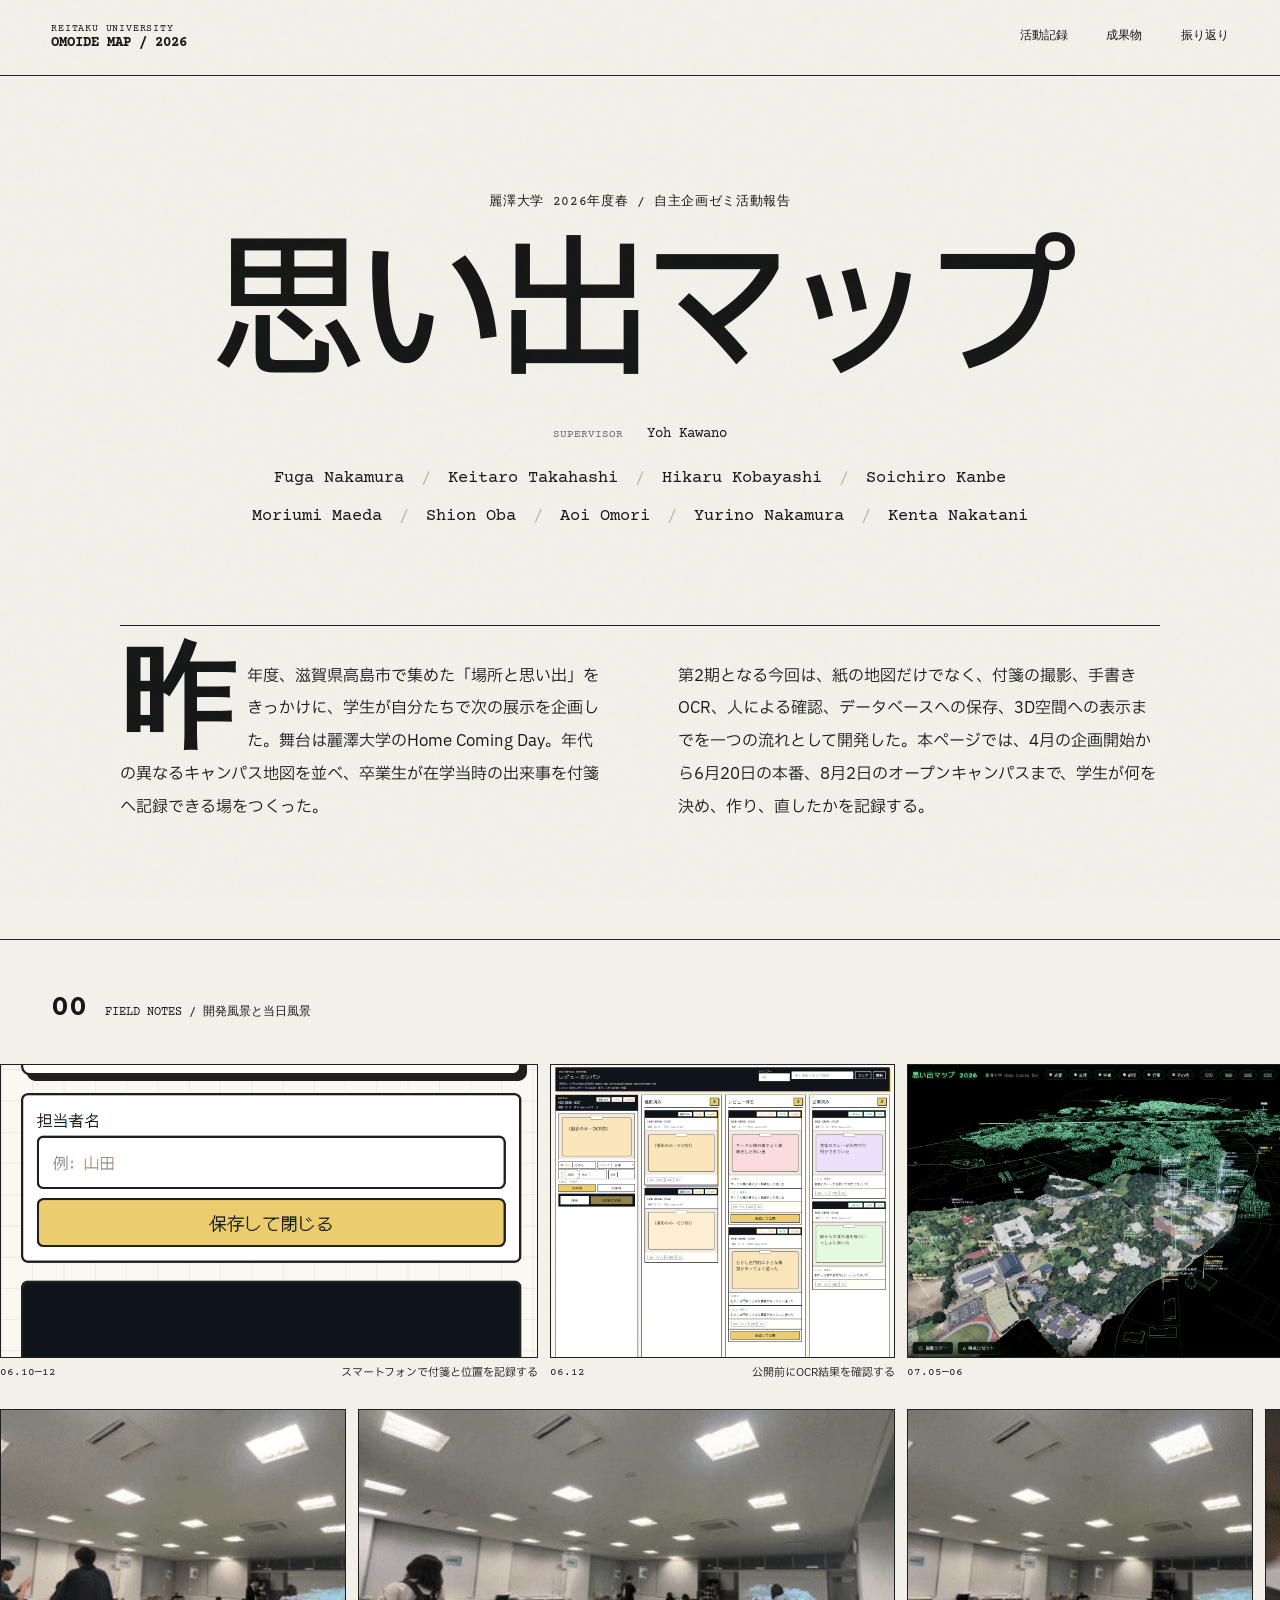
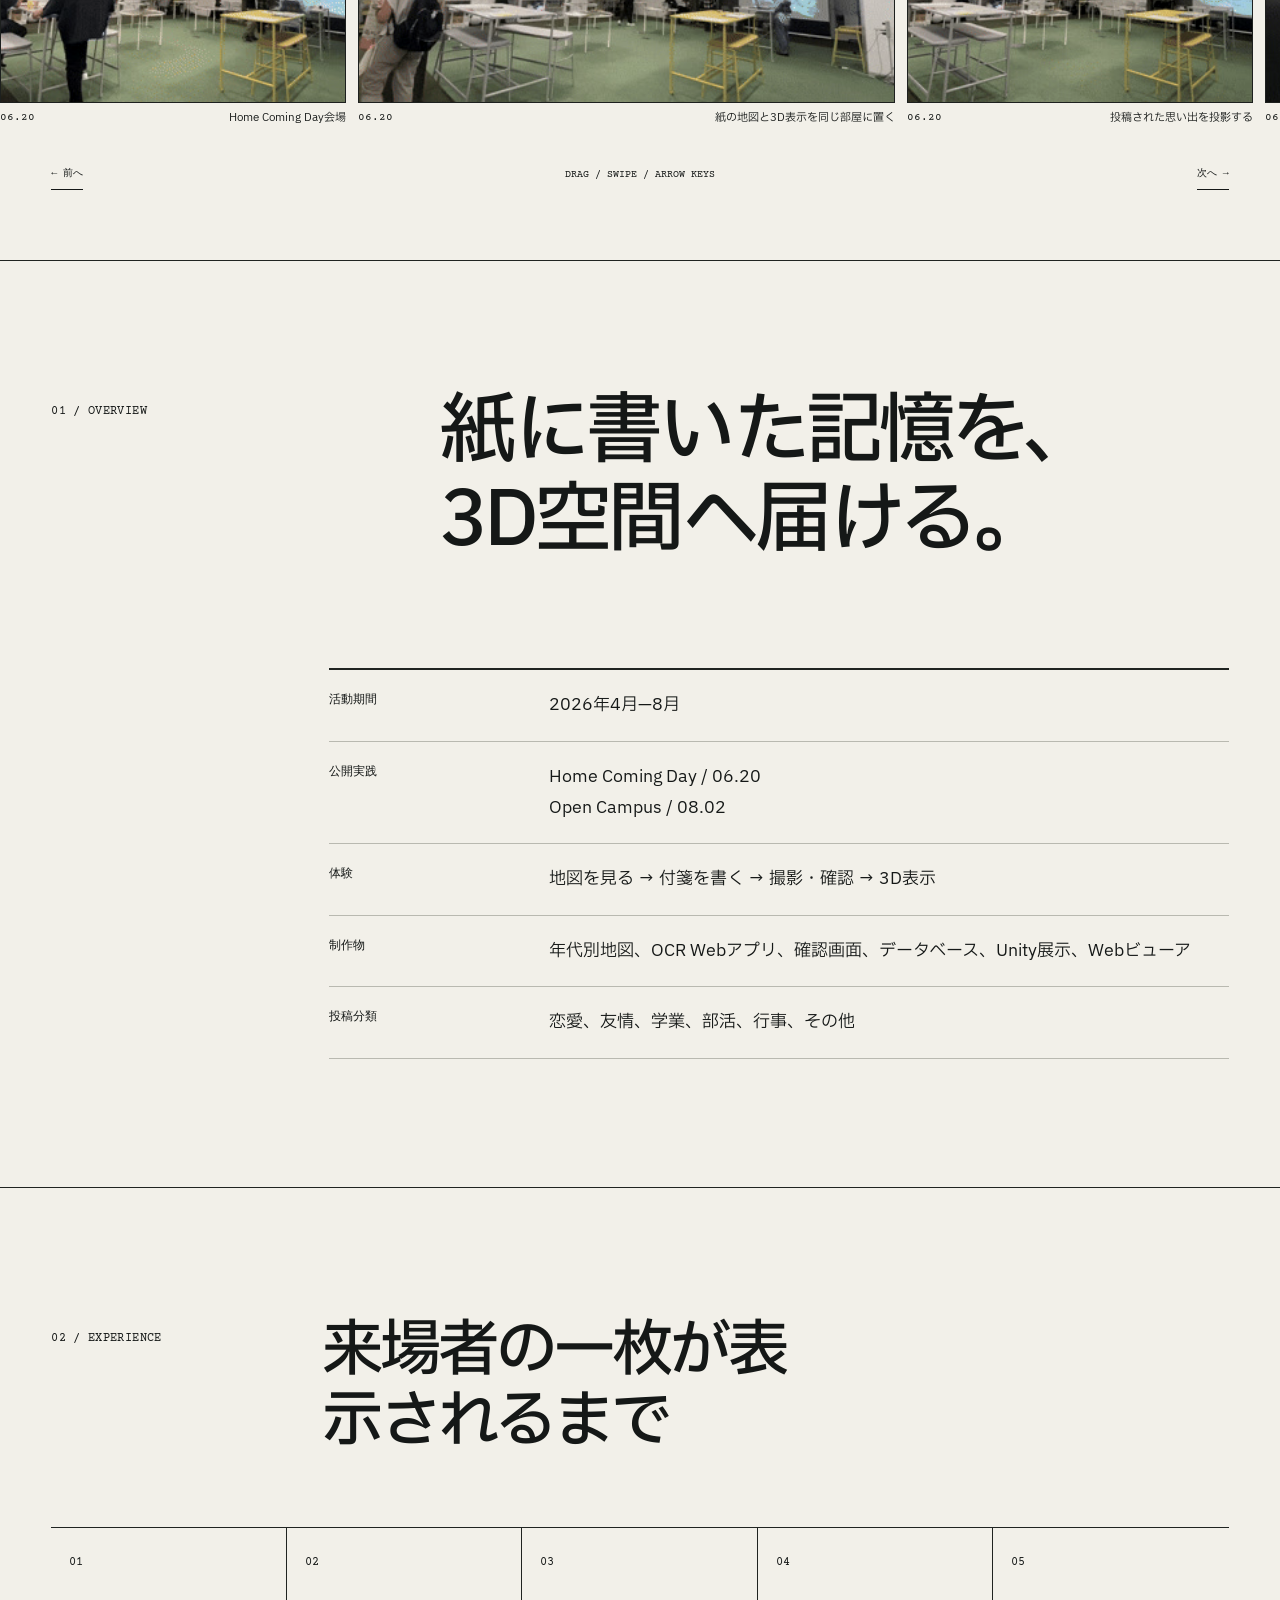
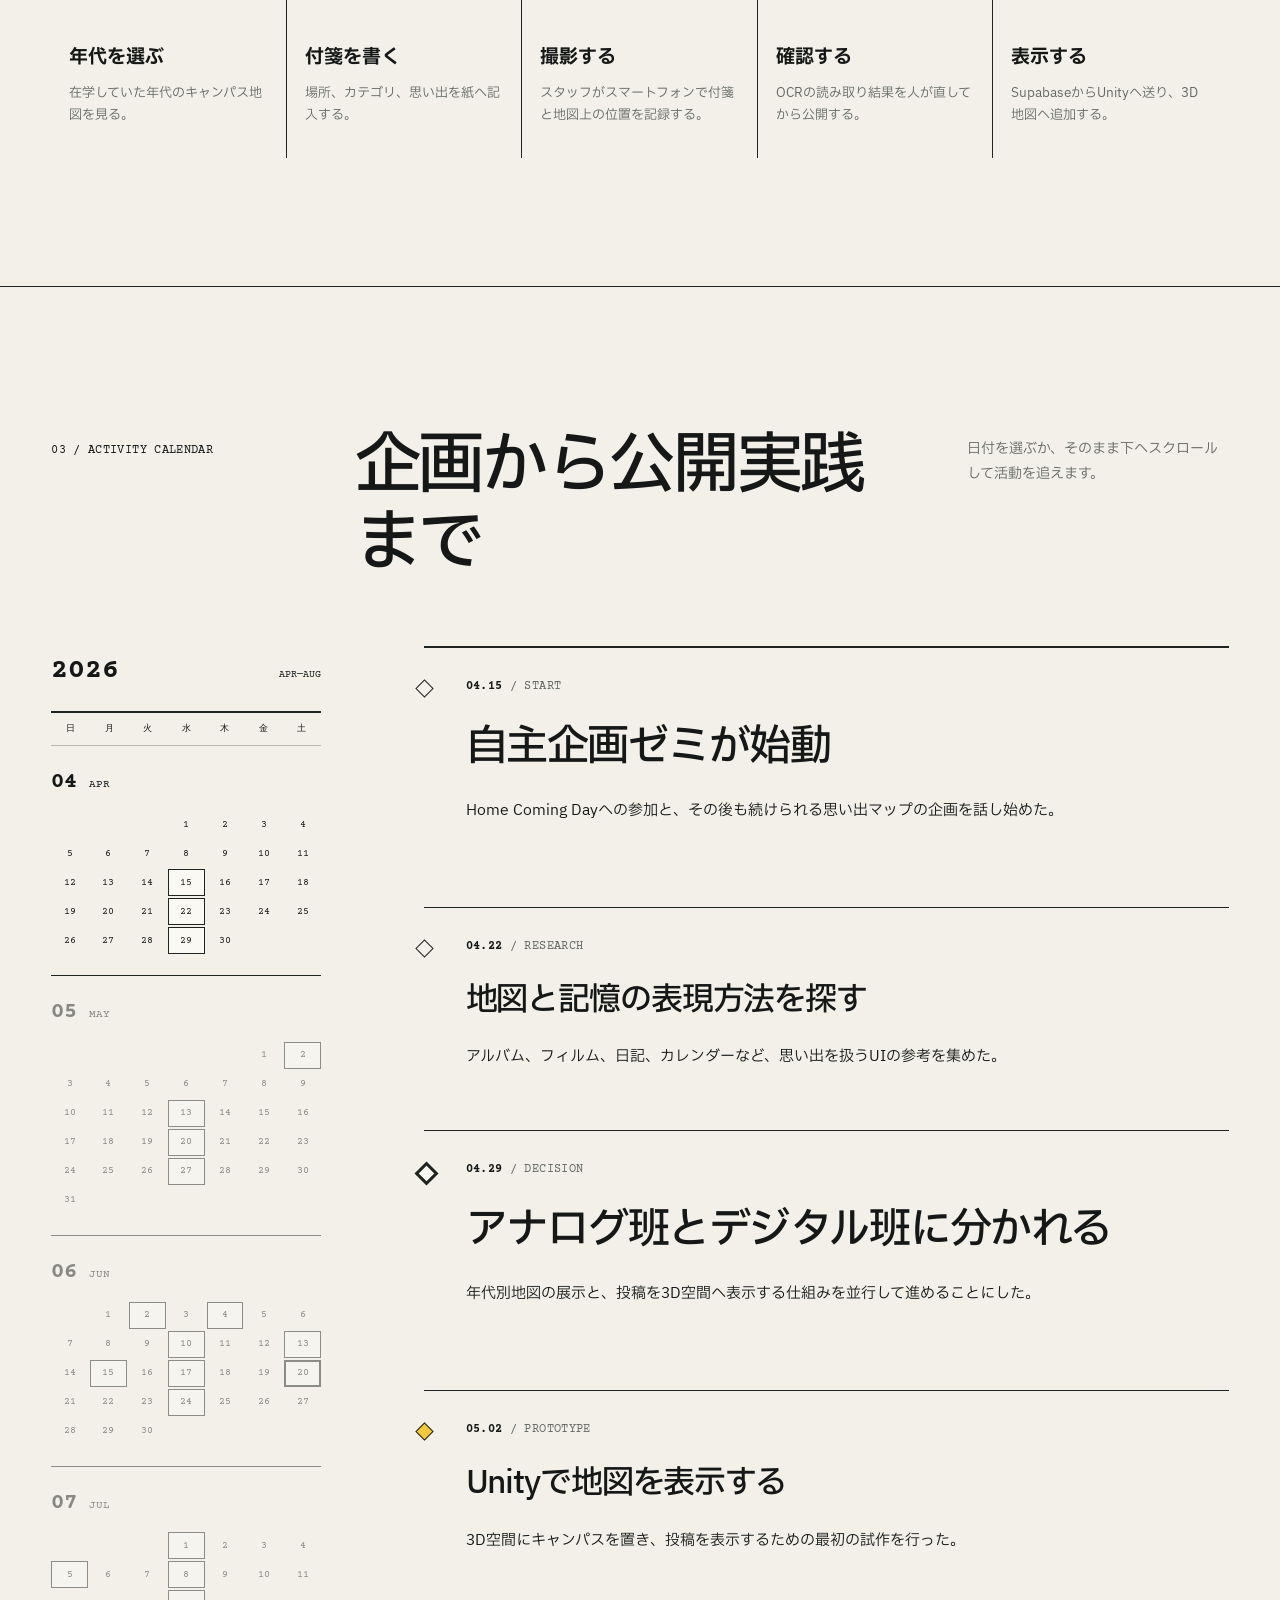
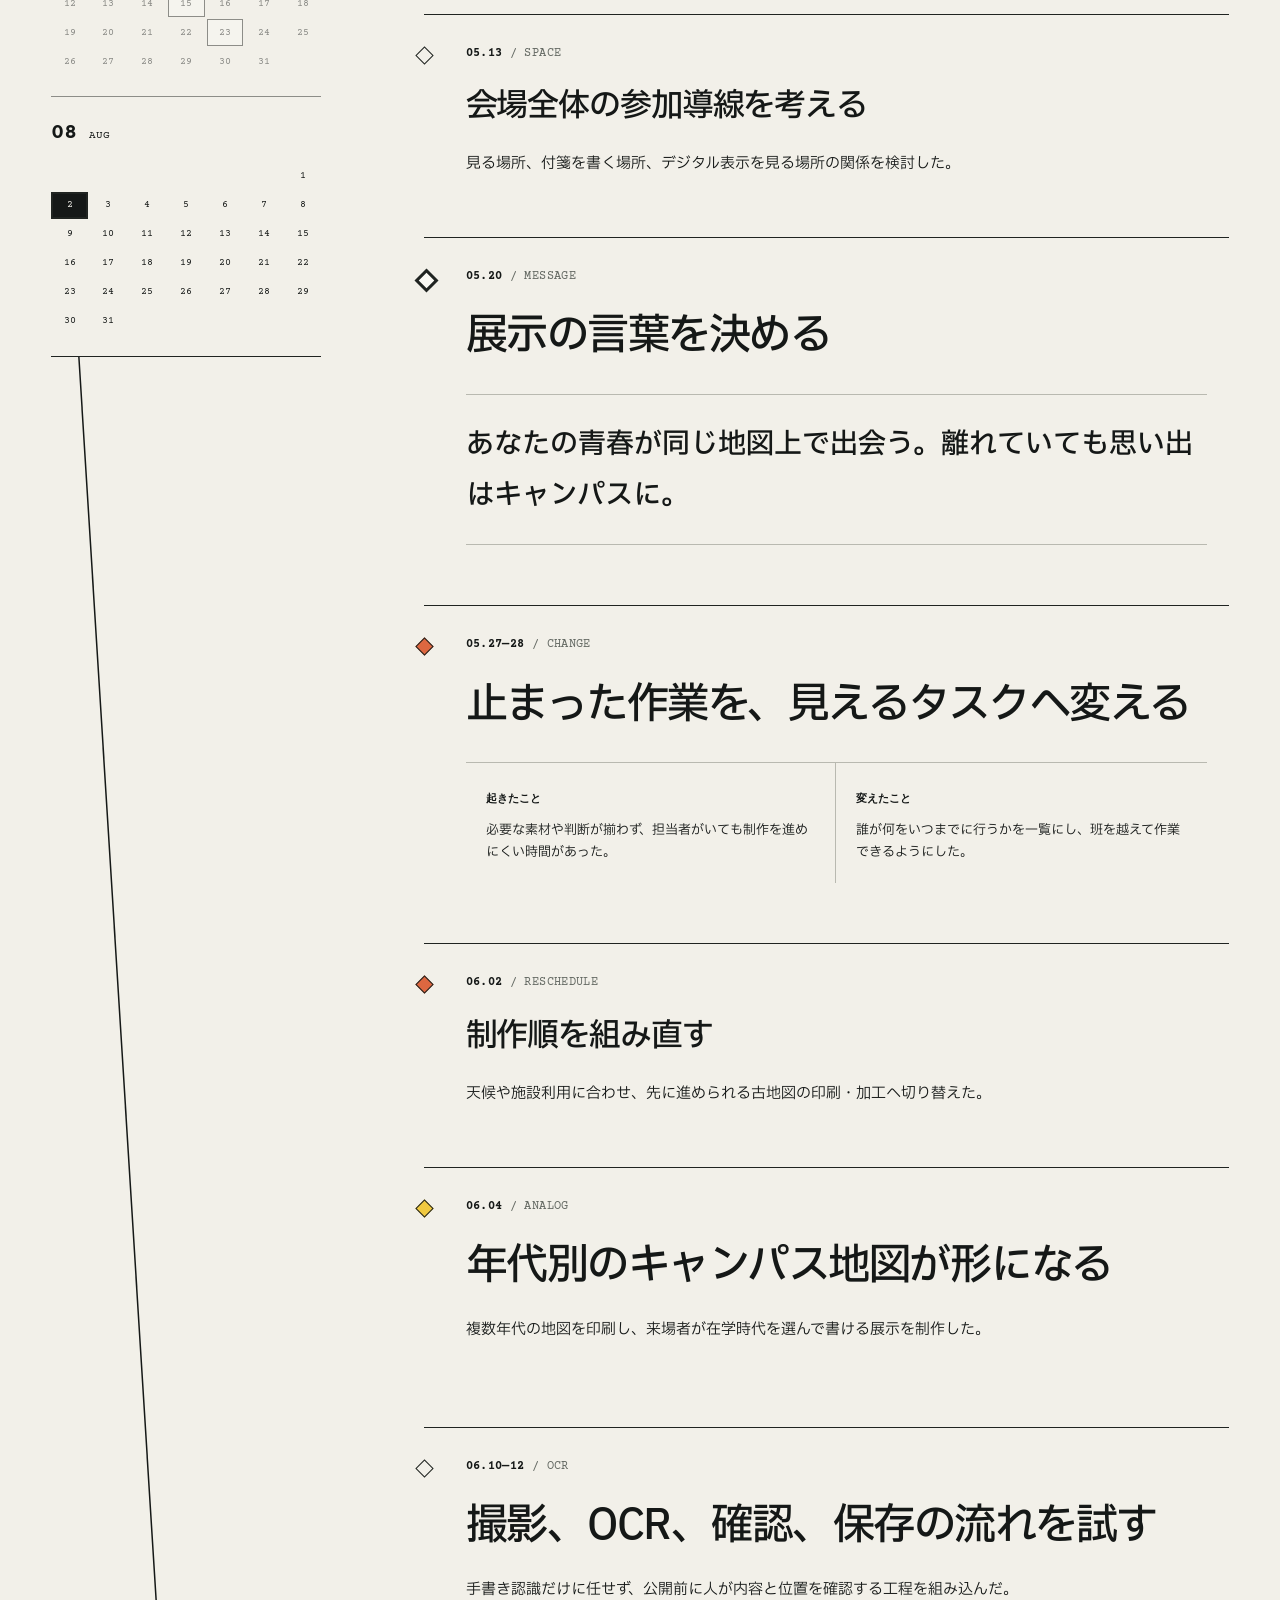
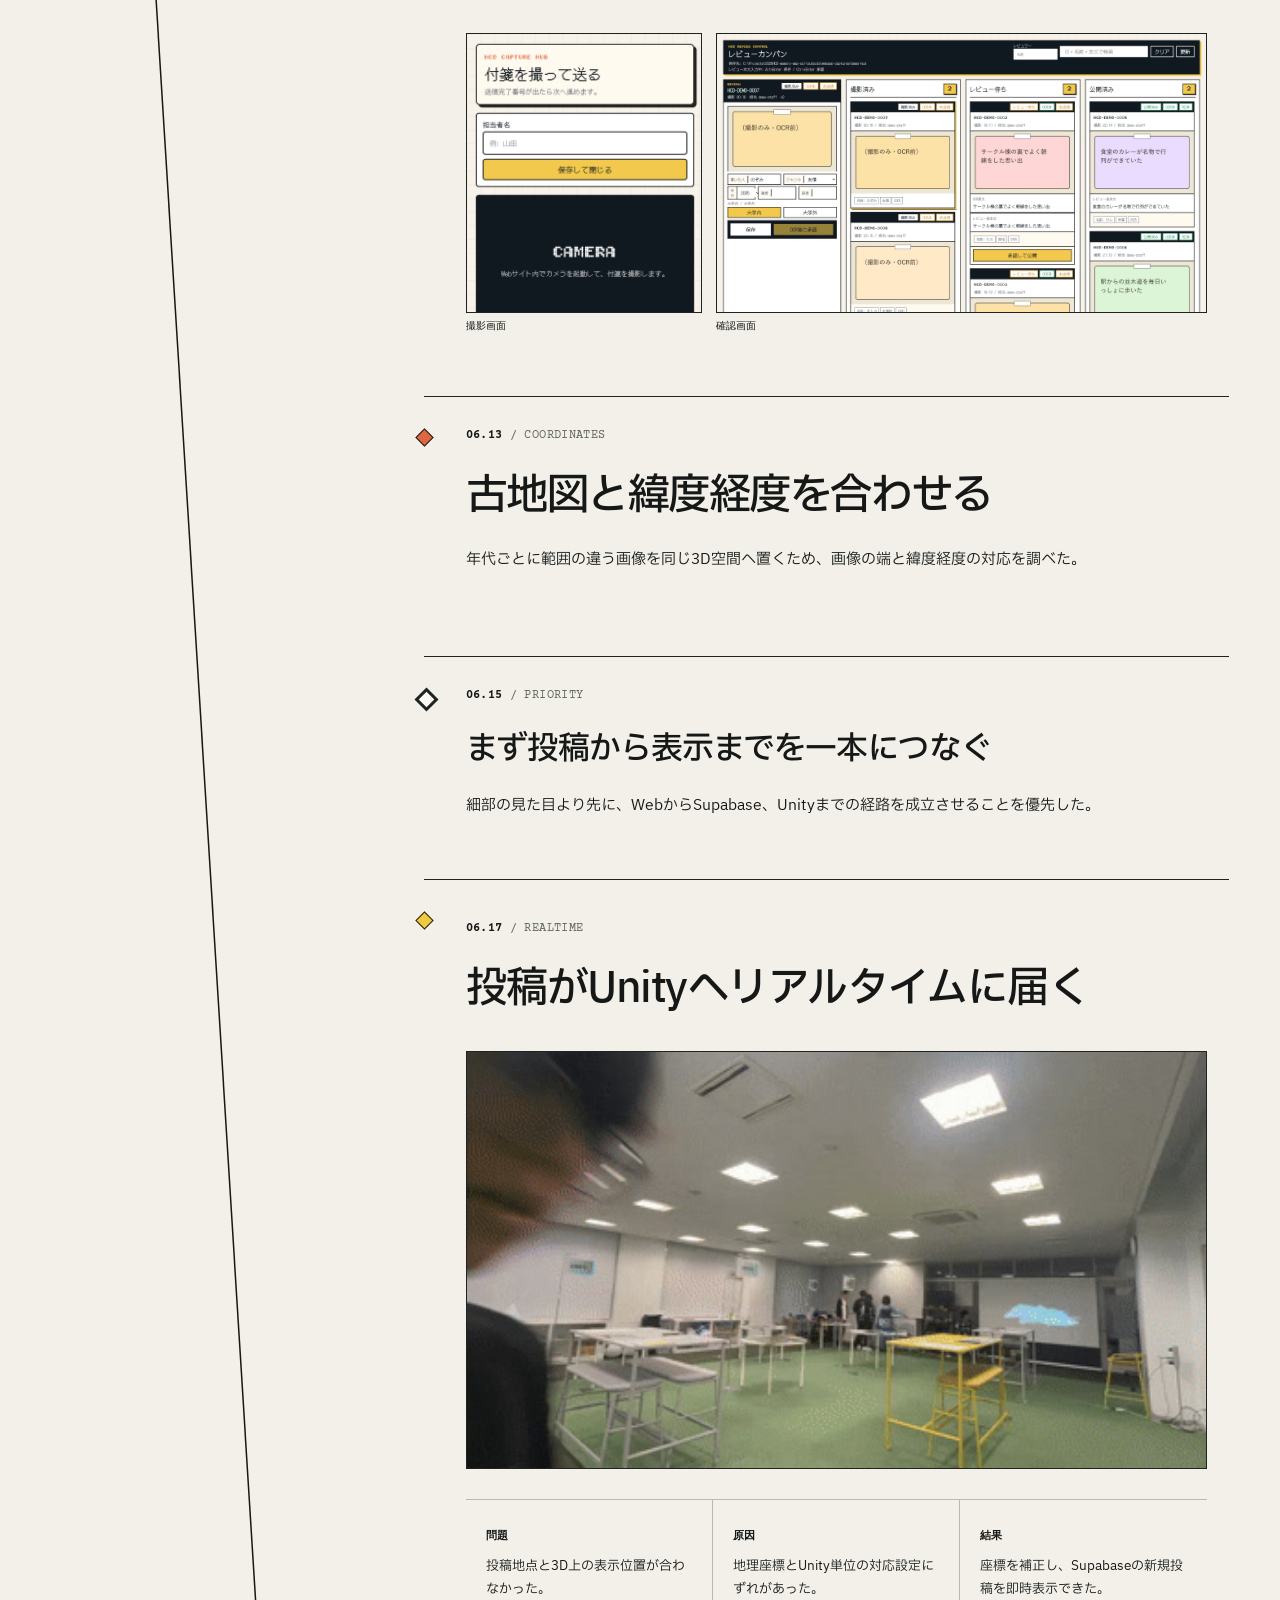
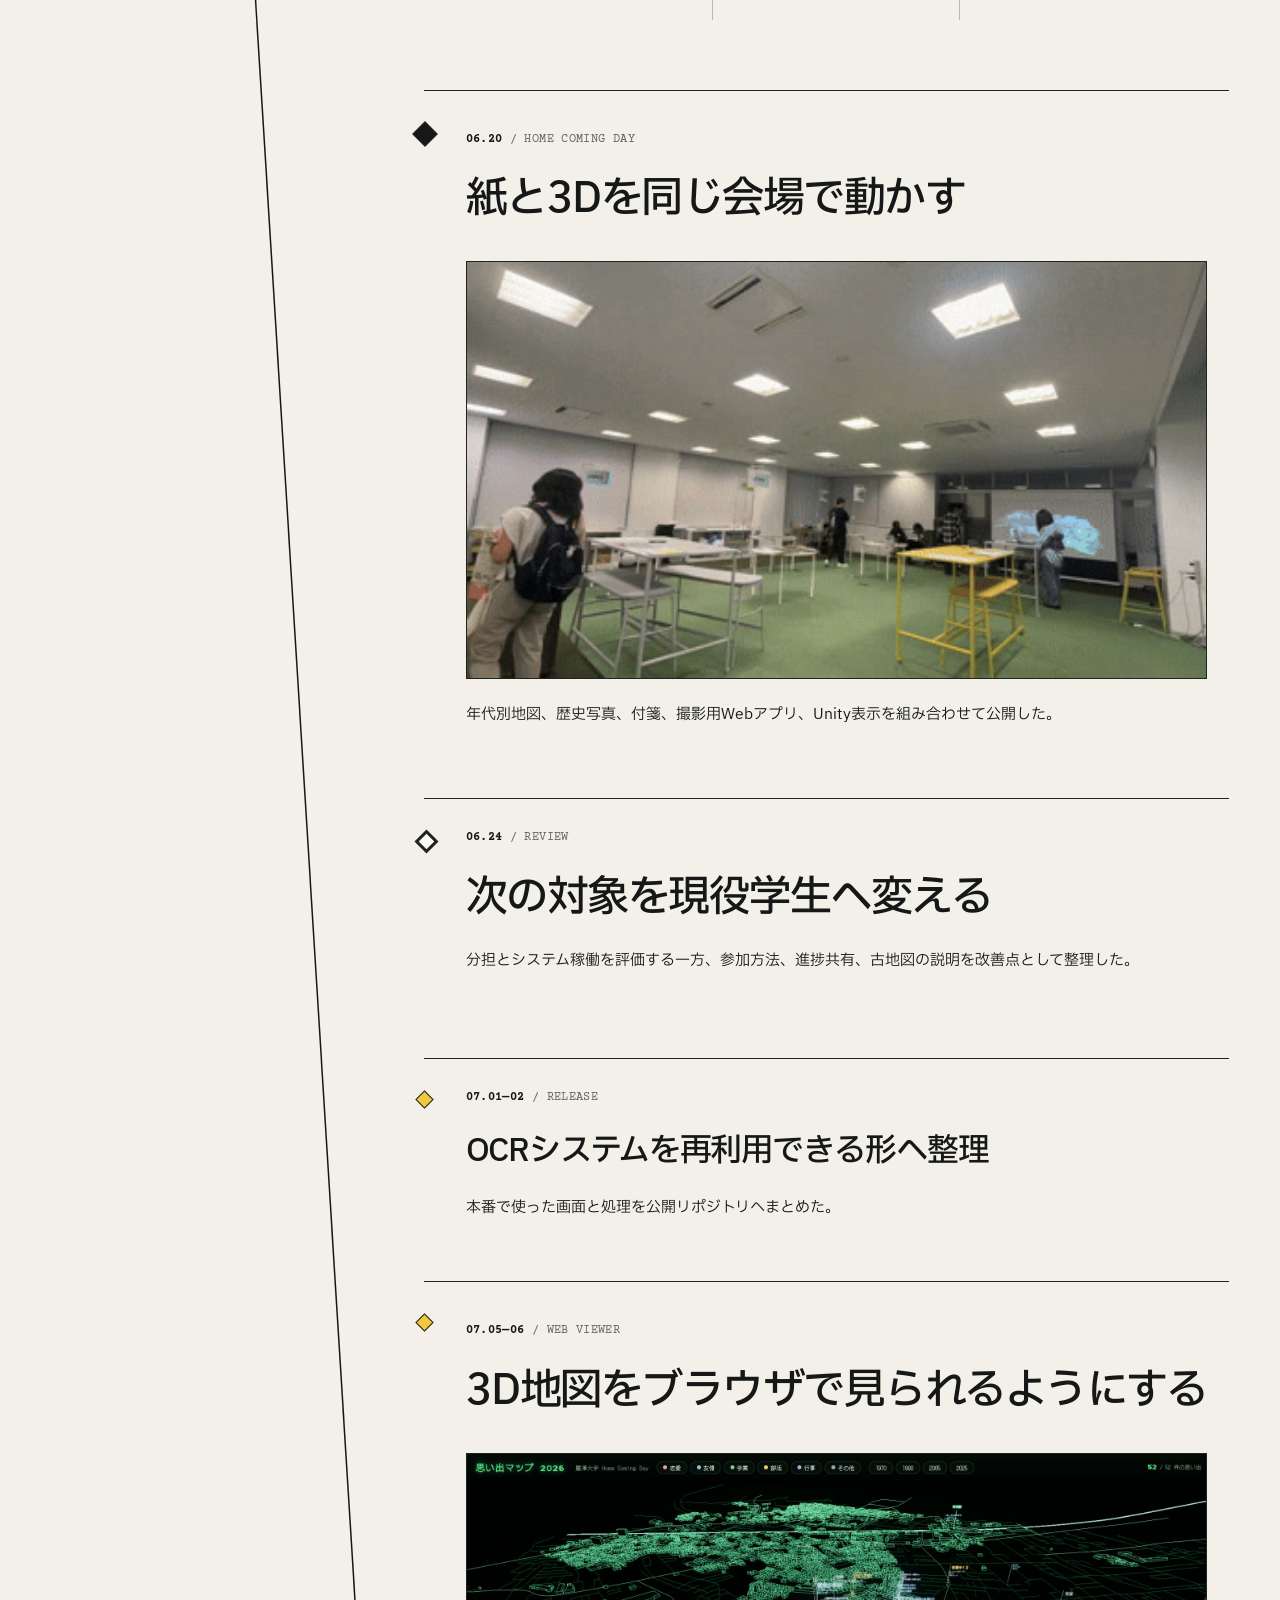
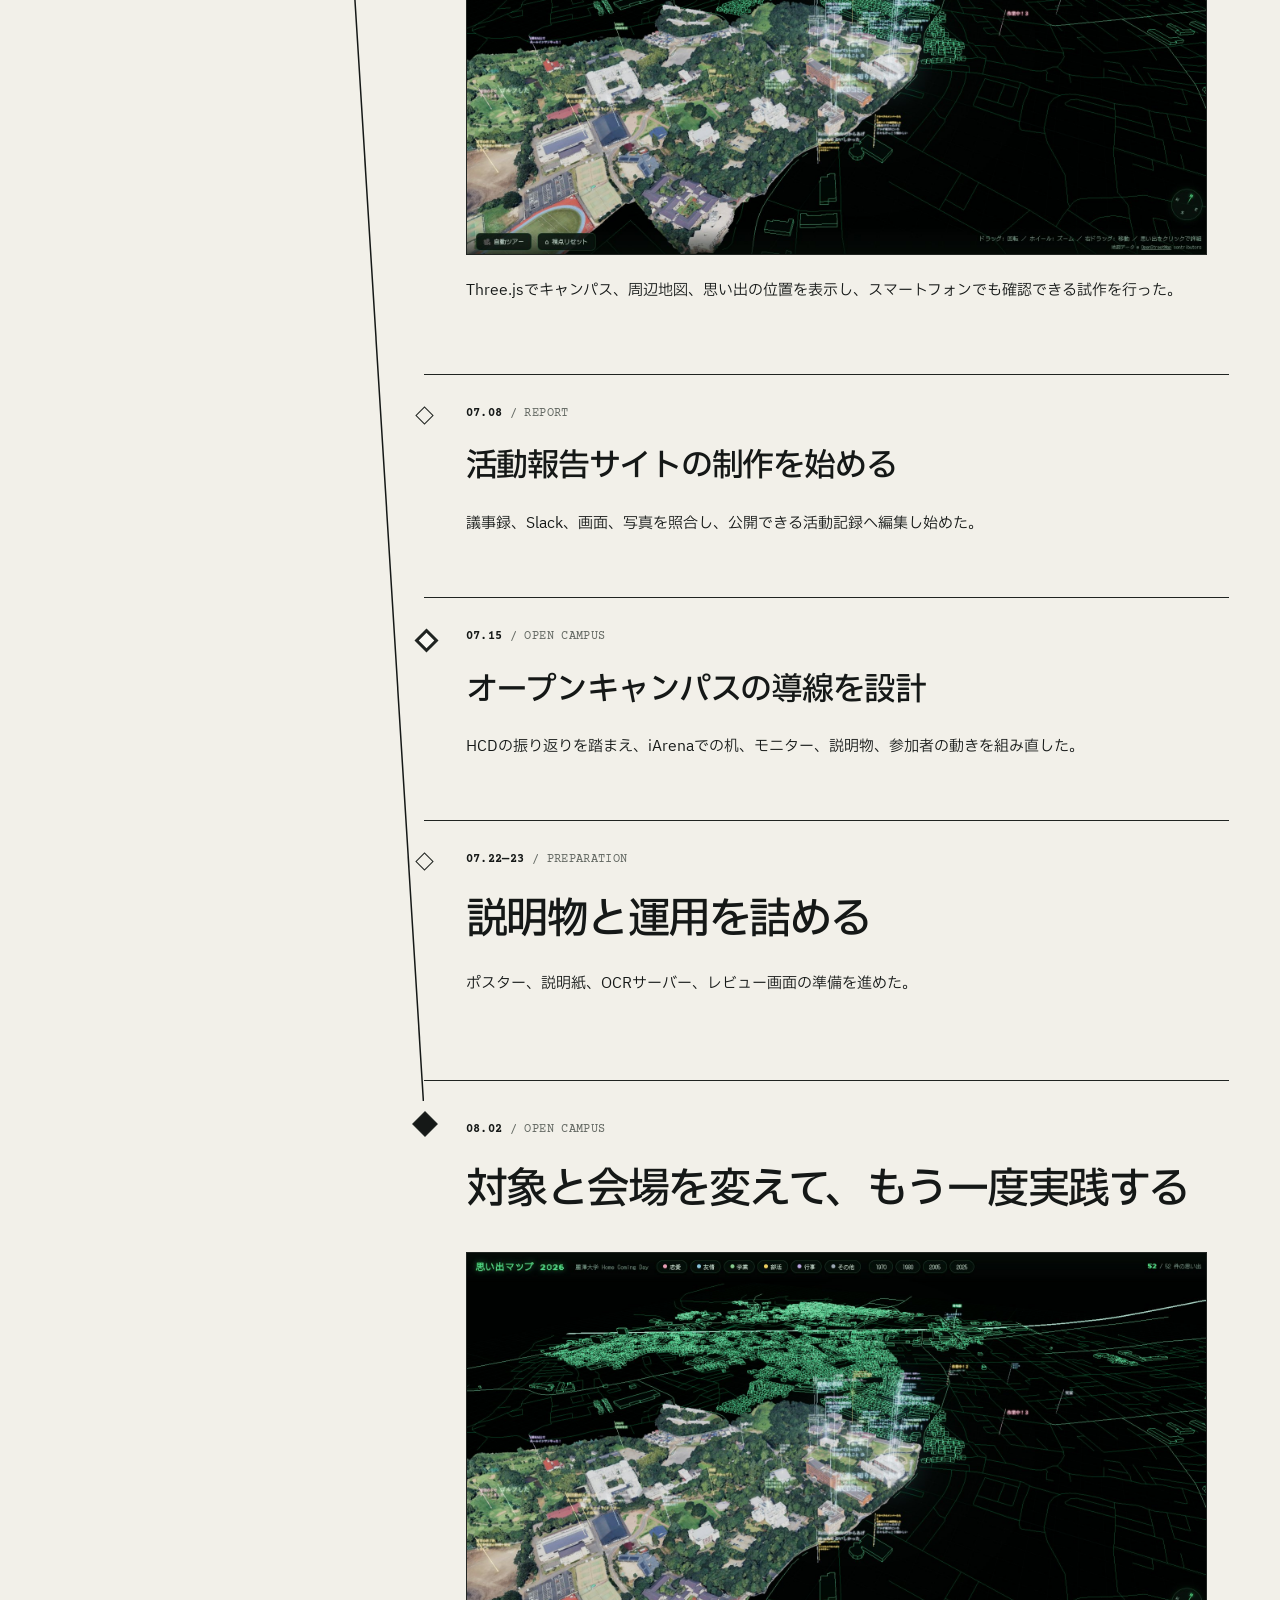
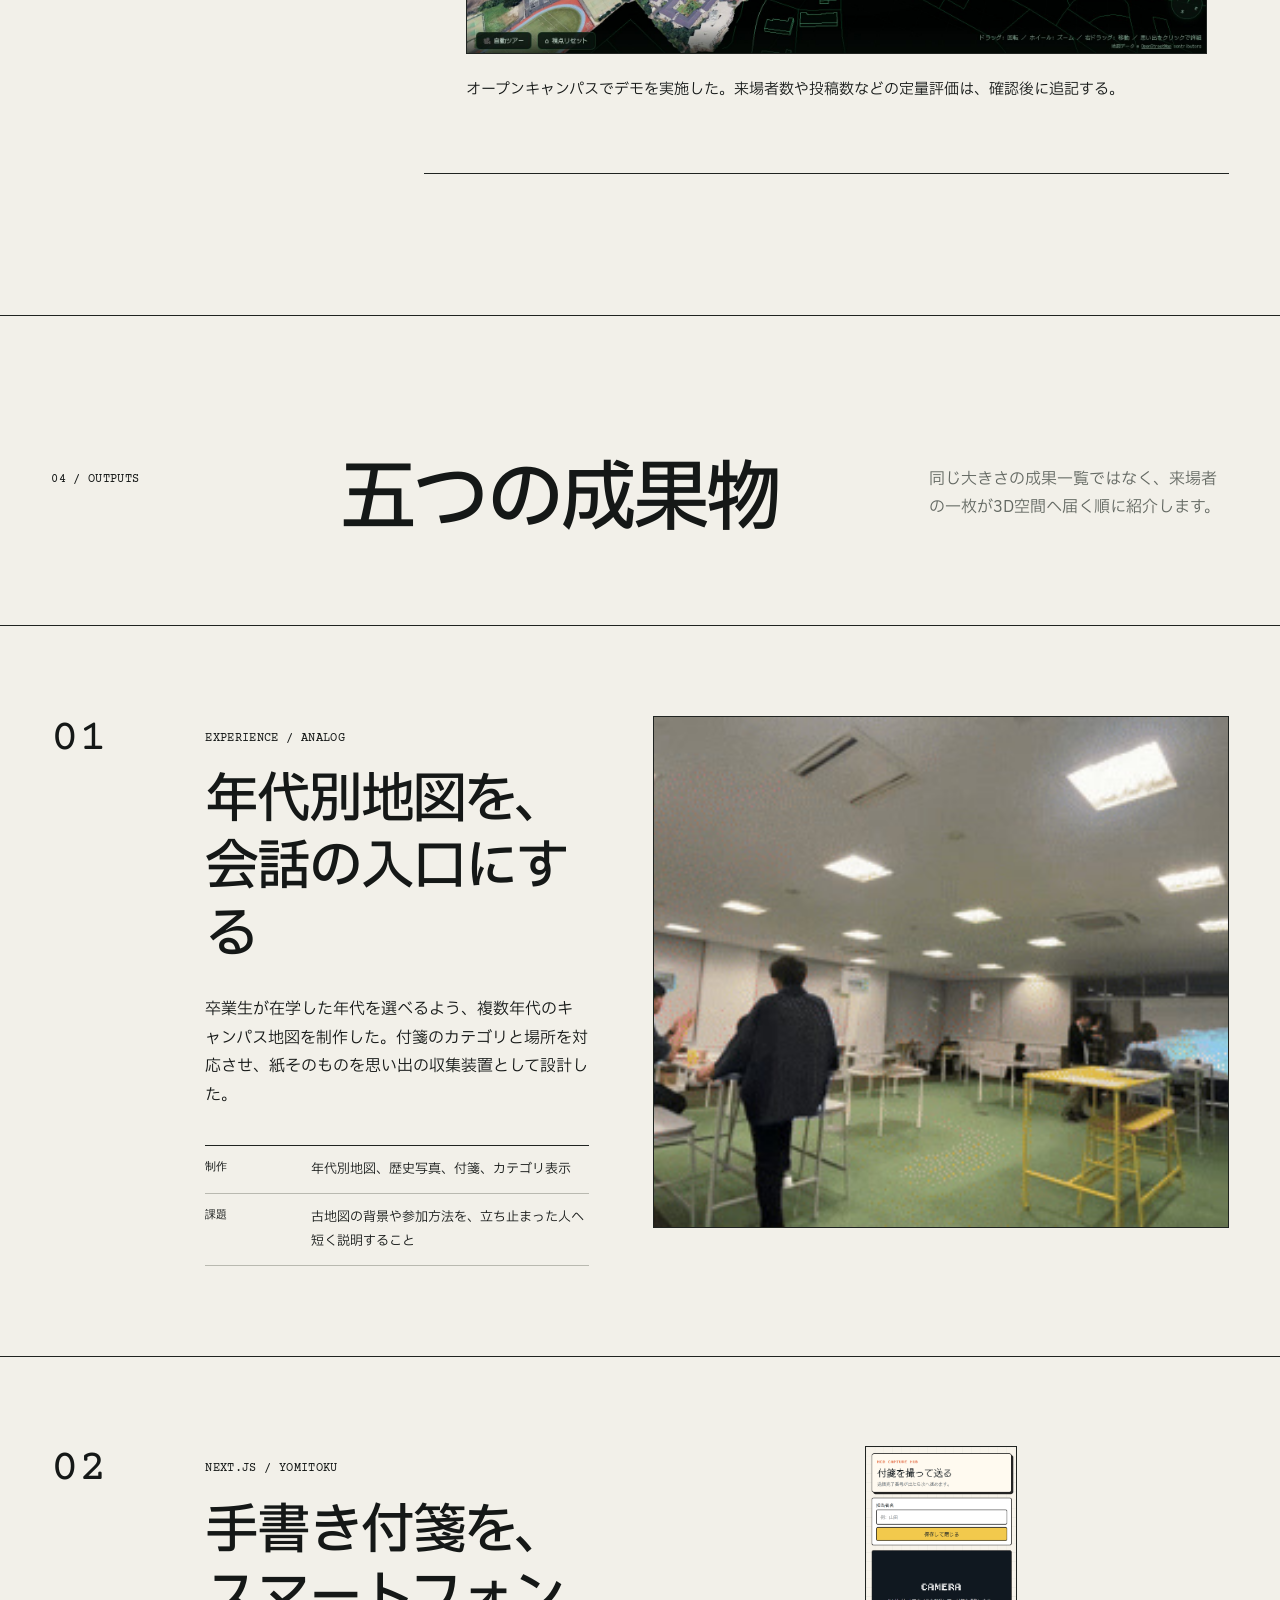
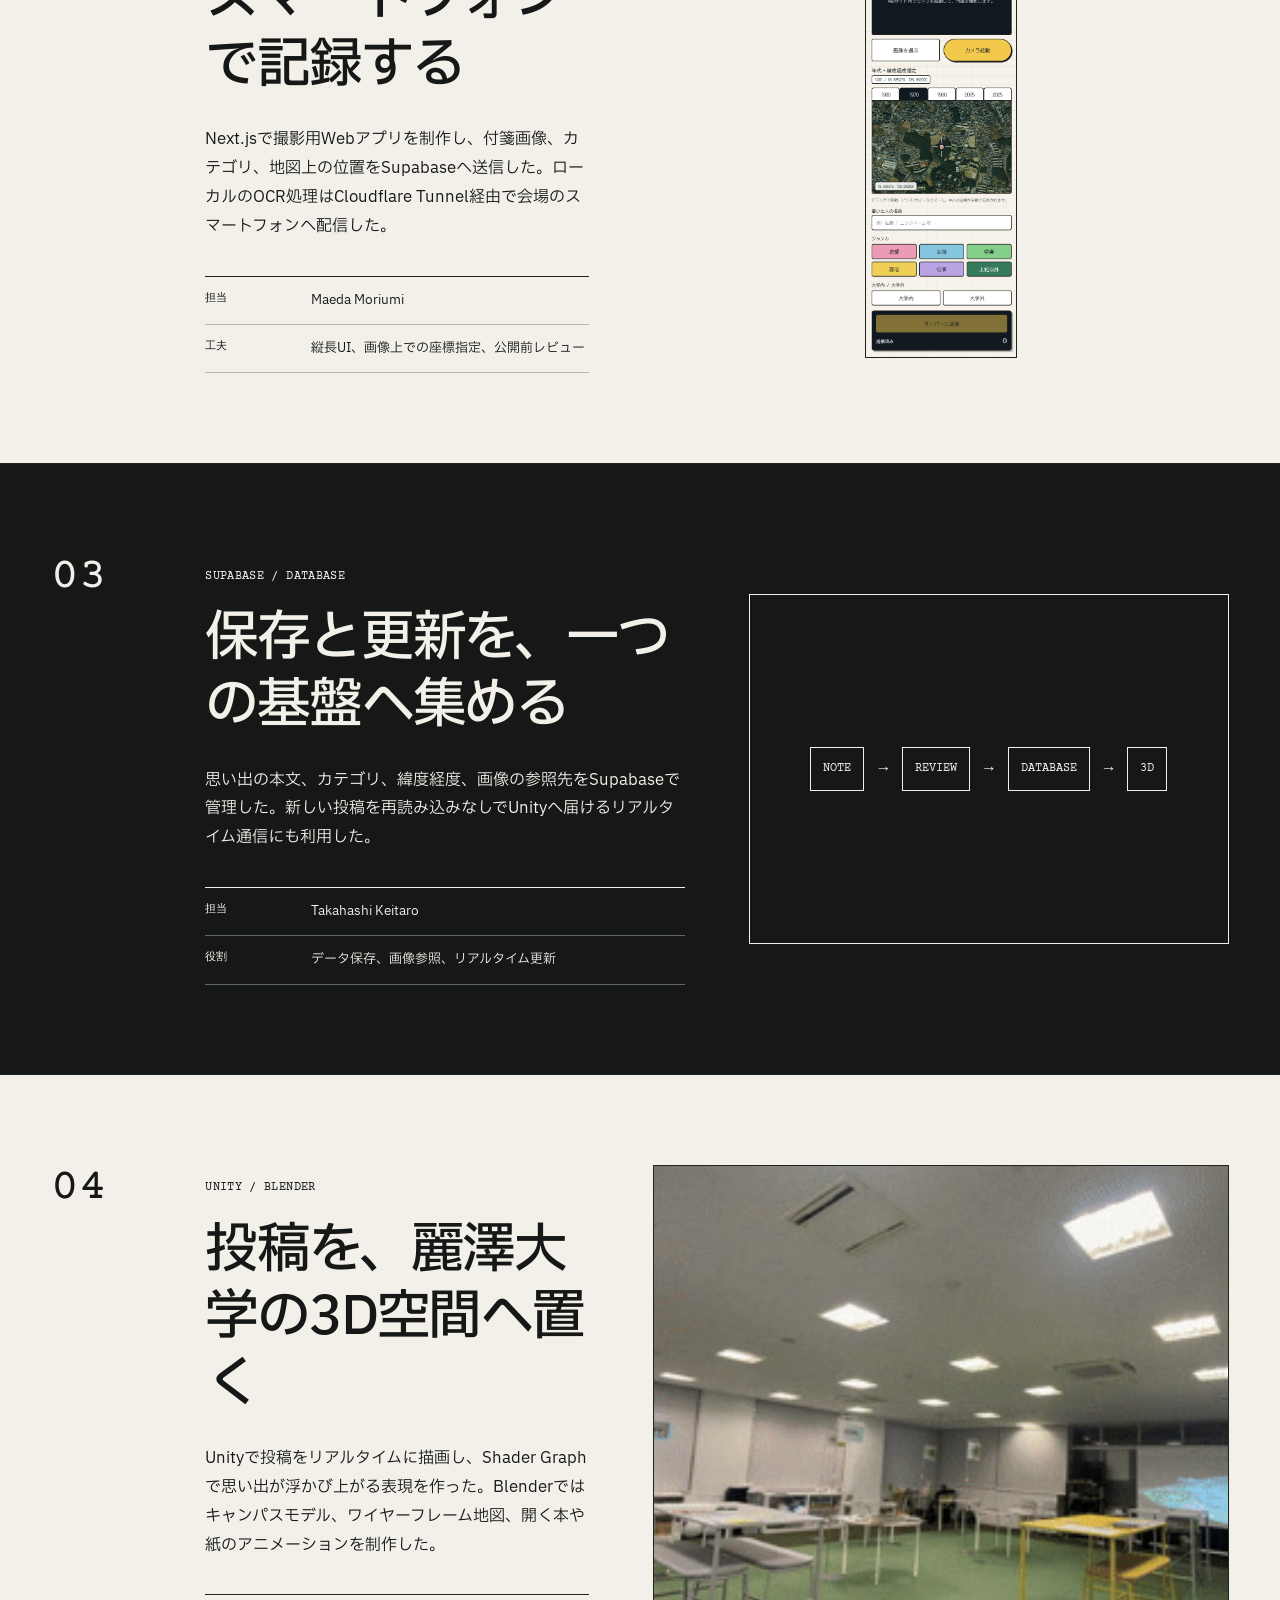
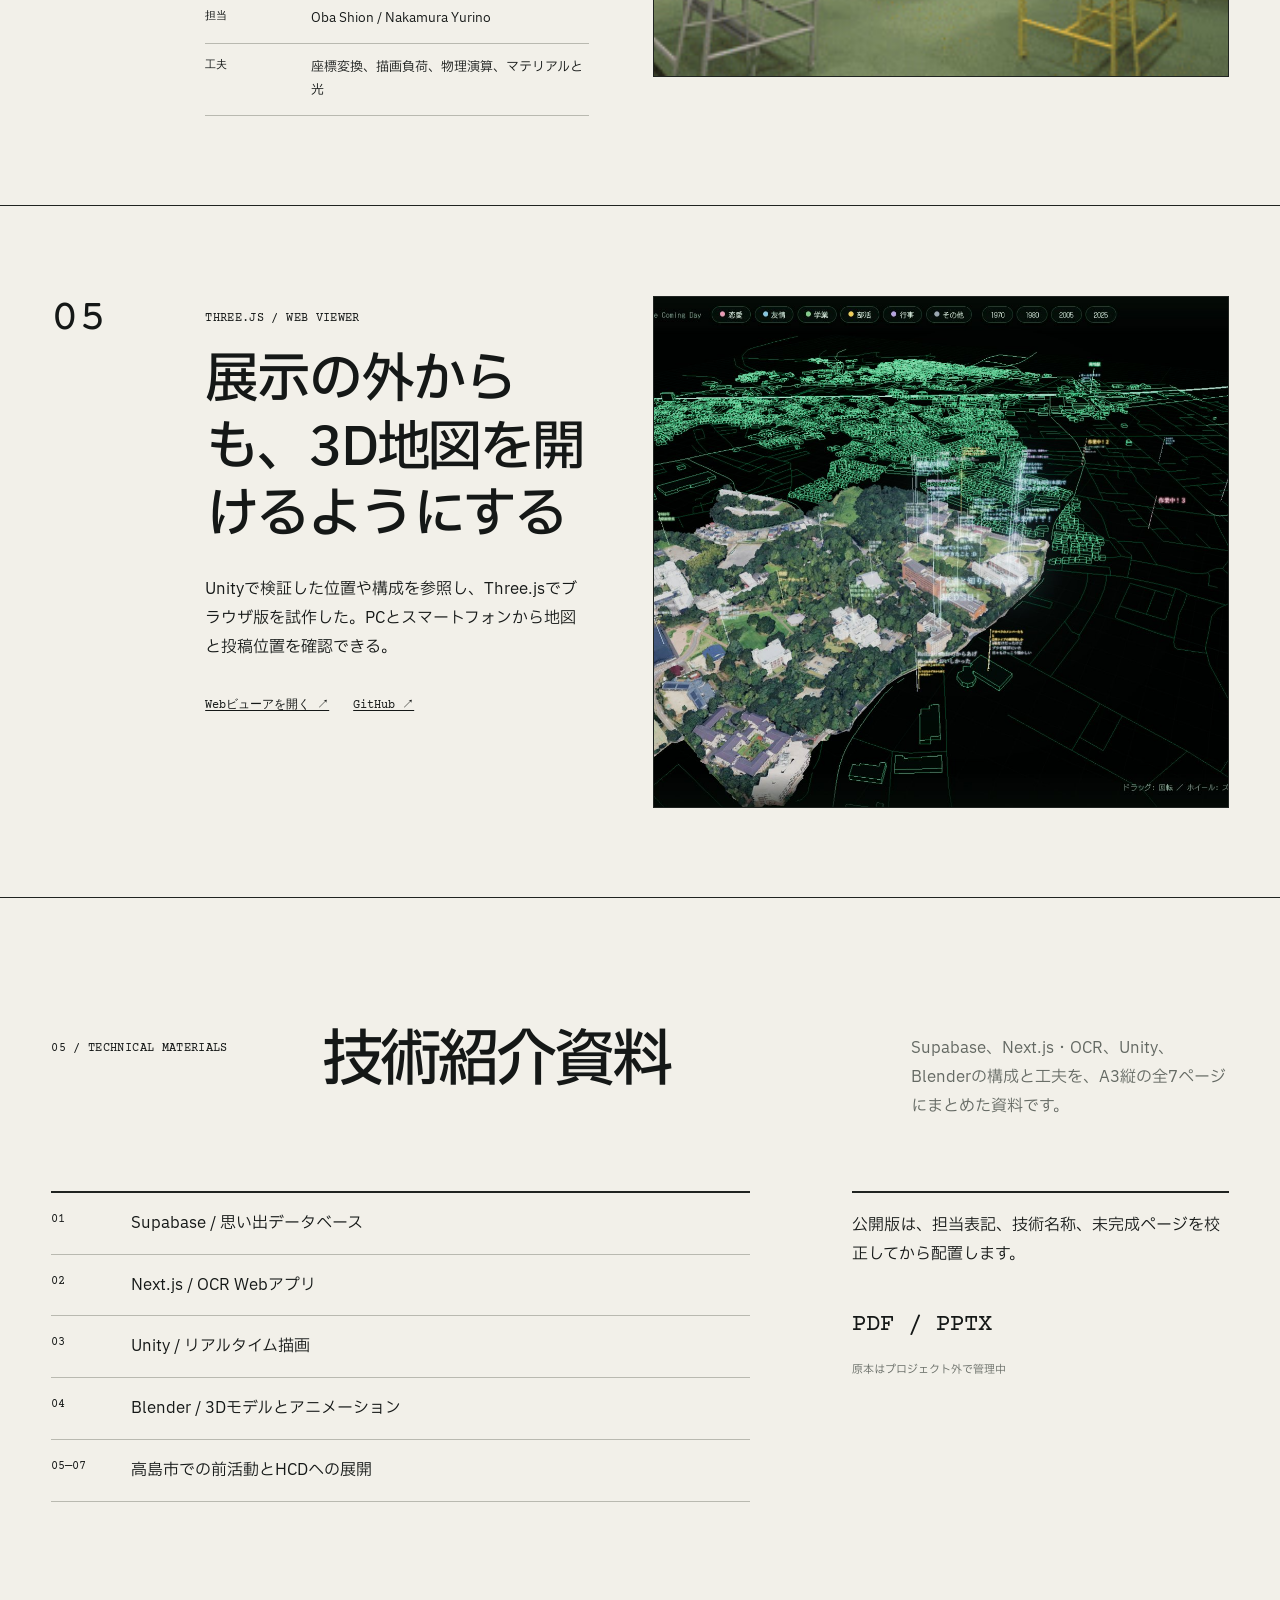
==== commit 7a99082b: "feat: rebuild activity report site" ====
--- a/memory-map-site/index.html
+++ b/memory-map-site/index.html
@@ -3,13 +3,12 @@
   <head>
     <meta charset="utf-8" />
     <meta name="viewport" content="width=device-width, initial-scale=1" />
-    <meta name="theme-color" content="#f7f3ea" />
+    <meta name="theme-color" content="#f2f0e9" />
     <title>思い出マップ自主企画ゼミ｜2026年 活動報告</title>
-    <meta
-      name="description"
-      content="麗澤大学「思い出マップ」自主企画ゼミの活動報告。企画、古地図制作、OCR、Unity展示、Webビューアまでの試行錯誤を記録しています。"
-    />
-    <link rel="icon" href="./assets/omoide-team-favicon.png" type="image/png" />
+    <meta name="description" content="麗澤大学「思い出マップ」自主企画ゼミの活動報告。年代別地図、OCR、データ連携、3D表示を組み合わせた2026年春の実践を記録します。" />
+    <link rel="preconnect" href="https://fonts.googleapis.com" />
+    <link rel="preconnect" href="https://fonts.gstatic.com" crossorigin />
+    <link href="https://fonts.googleapis.com/css2?family=Courier+Prime:ital,wght@0,400;0,700;1,400&family=IBM+Plex+Sans+JP:wght@300;400;500;600;700&display=swap" rel="stylesheet" />
     <link rel="stylesheet" href="./styles.css" />
     <script src="./script.js" defer></script>
   </head>
@@ -17,282 +16,176 @@
     <a class="skip-link" href="#main">本文へ移動</a>
 
     <header class="site-header">
-      <a class="brand" href="#top">2026 / 思い出マップ自主企画ゼミ</a>
+      <a class="brand" href="#top"><span>REITAKU UNIVERSITY</span><strong>OMOIDE MAP / 2026</strong></a>
       <nav aria-label="ページ内ナビゲーション">
-        <a href="#overview">概要</a>
         <a href="#timeline">活動記録</a>
+        <a href="#outputs">成果物</a>
+        <a href="#reflection">振り返り</a>
       </nav>
     </header>
 
     <main id="main">
-      <section id="top" class="hero" aria-labelledby="hero-title">
-        <img
-          class="hero-media"
-          src="./IMG_8439.gif"
-          alt="Home Coming Dayで思い出マップを投影している会場"
-        />
-        <div class="hero-overlay" aria-hidden="true"></div>
-        <div class="hero-copy">
-          <p class="code-label light">HOME COMING DAY / 2026.06.20</p>
-          <h1 id="hero-title">
-            あなたの青春が<br />同じ地図上で出会う。<br />
-            <span>離れていても思い出はキャンパスに。</span>
-          </h1>
-          <div class="hero-foot">
-            <p>卒業生の思い出を集め、古地図とデジタル地図に表示する展示をつくった。</p>
-            <a class="hero-link" href="#timeline">活動を時系列で見る <span aria-hidden="true">↓</span></a>
+      <section id="top" class="cover" aria-labelledby="cover-title">
+        <p class="eyebrow">麗澤大学 2026年度春 / 自主企画ゼミ活動報告</p>
+        <h1 id="cover-title">思い出マップ</h1>
+        <p class="supervisor"><span>SUPERVISOR</span> Yoh Kawano</p>
+        <p class="members" aria-label="参加メンバー">
+          Fuga Nakamura <span>/</span> Keitaro Takahashi <span>/</span> Hikaru Kobayashi <span>/</span> Soichiro Kanbe<br />
+          Moriumi Maeda <span>/</span> Shion Oba <span>/</span> Aoi Omori <span>/</span> Yurino Nakamura <span>/</span> Kenta Nakatani
+        </p>
+
+        <div class="introduction">
+          <p class="drop-cap">昨年度、滋賀県高島市で集めた「場所と思い出」をきっかけに、学生が自分たちで次の展示を企画した。舞台は麗澤大学のHome Coming Day。年代の異なるキャンパス地図を並べ、卒業生が在学当時の出来事を付箋へ記録できる場をつくった。</p>
+          <p>第2期となる今回は、紙の地図だけでなく、付箋の撮影、手書きOCR、人による確認、データベースへの保存、3D空間への表示までを一つの流れとして開発した。本ページでは、4月の企画開始から6月20日の本番、8月2日のオープンキャンパスまで、学生が何を決め、作り、直したかを記録する。</p>
+        </div>
+      </section>
+
+      <section class="field-notes" aria-labelledby="field-title">
+        <div class="section-kicker"><span>00</span><h2 id="field-title">FIELD NOTES / 開発風景と当日風景</h2></div>
+        <div class="carousel-row carousel-row--development" data-carousel>
+          <figure class="wide"><img src="./assets/capture-form.png" alt="付箋をスマートフォンで撮影する入力画面" /><figcaption><span>06.10—12</span>スマートフォンで付箋と位置を記録する</figcaption></figure>
+          <figure><img src="./assets/admin-review.png" alt="OCR結果を人が確認する管理画面" /><figcaption><span>06.12</span>公開前にOCR結果を確認する</figcaption></figure>
+          <figure class="wide"><img src="./assets/viewer-hero.jpg" alt="麗澤大学の3D地図と投稿を表示したWebビューア" /><figcaption><span>07.05—06</span>3D地図をWebへ移植する</figcaption></figure>
+          <figure><img src="./assets/hcd-scene-01.jpg" alt="会場で3D地図の投影を調整する様子" /><figcaption><span>06.17</span>会場で表示位置を合わせる</figcaption></figure>
+        </div>
+        <div class="carousel-row carousel-row--event" data-carousel>
+          <figure><img src="./assets/hcd-scene-04.jpg" alt="思い出マップ展示会場の全景" /><figcaption><span>06.20</span>Home Coming Day会場</figcaption></figure>
+          <figure class="wide"><img src="./assets/hcd-scene-02.jpg" alt="年代別地図と3D表示を配置した展示空間" /><figcaption><span>06.20</span>紙の地図と3D表示を同じ部屋に置く</figcaption></figure>
+          <figure><img src="./assets/hcd-scene-03.jpg" alt="スクリーンに投影された思い出の3D表示" /><figcaption><span>06.20</span>投稿された思い出を投影する</figcaption></figure>
+          <figure class="wide"><img src="./assets/hcd-scene-01.jpg" alt="展示会場でUnity表示を確認する様子" /><figcaption><span>06.20</span>本番でシステムを動かす</figcaption></figure>
+        </div>
+        <div class="carousel-controls" aria-label="写真送り">
+          <button type="button" data-carousel-direction="previous">← 前へ</button>
+          <span>DRAG / SWIPE / ARROW KEYS</span>
+          <button type="button" data-carousel-direction="next">次へ →</button>
+        </div>
+      </section>
+
+      <section id="overview" class="overview ruled-section" aria-labelledby="overview-title">
+        <div class="section-heading">
+          <p class="chapter">01 / OVERVIEW</p>
+          <h2 id="overview-title">紙に書いた記憶を、<br />3D空間へ届ける。</h2>
+        </div>
+        <dl class="overview-table">
+          <div><dt>活動期間</dt><dd>2026年4月—8月</dd></div>
+          <div><dt>公開実践</dt><dd>Home Coming Day / 06.20<br />Open Campus / 08.02</dd></div>
+          <div><dt>体験</dt><dd>地図を見る → 付箋を書く → 撮影・確認 → 3D表示</dd></div>
+          <div><dt>制作物</dt><dd>年代別地図、OCR Webアプリ、確認画面、データベース、Unity展示、Webビューア</dd></div>
+          <div><dt>投稿分類</dt><dd>恋愛、友情、学業、部活、行事、その他</dd></div>
+        </dl>
+      </section>
+
+      <section class="experience ruled-section" aria-labelledby="experience-title">
+        <div class="section-heading compact-heading">
+          <p class="chapter">02 / EXPERIENCE</p>
+          <h2 id="experience-title">来場者の一枚が表示されるまで</h2>
+        </div>
+        <ol class="experience-flow">
+          <li><span>01</span><strong>年代を選ぶ</strong><p>在学していた年代のキャンパス地図を見る。</p></li>
+          <li><span>02</span><strong>付箋を書く</strong><p>場所、カテゴリ、思い出を紙へ記入する。</p></li>
+          <li><span>03</span><strong>撮影する</strong><p>スタッフがスマートフォンで付箋と地図上の位置を記録する。</p></li>
+          <li><span>04</span><strong>確認する</strong><p>OCRの読み取り結果を人が直してから公開する。</p></li>
+          <li><span>05</span><strong>表示する</strong><p>SupabaseからUnityへ送り、3D地図へ追加する。</p></li>
+        </ol>
+      </section>
+
+      <section id="timeline" class="timeline-section" aria-labelledby="timeline-title">
+        <div class="section-heading timeline-heading">
+          <p class="chapter">03 / ACTIVITY CALENDAR</p>
+          <h2 id="timeline-title">企画から公開実践まで</h2>
+          <p>日付を選ぶか、そのまま下へスクロールして活動を追えます。</p>
+        </div>
+
+        <div class="date-rail" aria-label="活動日を選ぶ">
+          <span>APR—AUG</span>
+          <button type="button" data-target="entry-0415">04.15</button>
+          <button type="button" data-target="entry-0429">04.29</button>
+          <button type="button" data-target="entry-0527">05.27</button>
+          <button type="button" data-target="entry-0617">06.17</button>
+          <button type="button" data-target="entry-0620">06.20</button>
+          <button type="button" data-target="entry-0705">07.05</button>
+          <button type="button" data-target="entry-0802">08.02</button>
+        </div>
+
+        <div class="timeline-layout">
+          <aside class="calendar-panel" aria-label="2026年4月から8月の活動カレンダー">
+            <div class="calendar-head"><span>2026</span><small>APR—AUG</small></div>
+            <div class="calendar-weekdays" aria-hidden="true"><span>日</span><span>月</span><span>火</span><span>水</span><span>木</span><span>金</span><span>土</span></div>
+            <div class="calendar-months">
+              <section class="mini-month" data-month="4" aria-label="2026年4月"><h3><span>04</span> APR</h3><div class="days"><i></i><i></i><i></i><span>1</span><span>2</span><span>3</span><span>4</span><span>5</span><span>6</span><span>7</span><span>8</span><span>9</span><span>10</span><span>11</span><span>12</span><span>13</span><span>14</span><button data-target="entry-0415">15</button><span>16</span><span>17</span><span>18</span><span>19</span><span>20</span><span>21</span><button data-target="entry-0422">22</button><span>23</span><span>24</span><span>25</span><span>26</span><span>27</span><span>28</span><button data-target="entry-0429">29</button><span>30</span></div></section>
+              <section class="mini-month" data-month="5" aria-label="2026年5月"><h3><span>05</span> MAY</h3><div class="days"><i></i><i></i><i></i><i></i><i></i><span>1</span><button data-target="entry-0502">2</button><span>3</span><span>4</span><span>5</span><span>6</span><span>7</span><span>8</span><span>9</span><span>10</span><span>11</span><span>12</span><button data-target="entry-0513">13</button><span>14</span><span>15</span><span>16</span><span>17</span><span>18</span><span>19</span><button data-target="entry-0520">20</button><span>21</span><span>22</span><span>23</span><span>24</span><span>25</span><span>26</span><button data-target="entry-0527">27</button><span>28</span><span>29</span><span>30</span><span>31</span></div></section>
+              <section class="mini-month" data-month="6" aria-label="2026年6月"><h3><span>06</span> JUN</h3><div class="days"><i></i><span>1</span><button data-target="entry-0602">2</button><span>3</span><button data-target="entry-0604">4</button><span>5</span><span>6</span><span>7</span><span>8</span><span>9</span><button data-target="entry-0610">10</button><span>11</span><span>12</span><button data-target="entry-0613">13</button><span>14</span><button data-target="entry-0615">15</button><span>16</span><button data-target="entry-0617">17</button><span>18</span><span>19</span><button class="event-day" data-target="entry-0620">20</button><span>21</span><span>22</span><span>23</span><button data-target="entry-0624">24</button><span>25</span><span>26</span><span>27</span><span>28</span><span>29</span><span>30</span></div></section>
+              <section class="mini-month" data-month="7" aria-label="2026年7月"><h3><span>07</span> JUL</h3><div class="days"><i></i><i></i><i></i><button data-target="entry-0701">1</button><span>2</span><span>3</span><span>4</span><button data-target="entry-0705">5</button><span>6</span><span>7</span><button data-target="entry-0708">8</button><span>9</span><span>10</span><span>11</span><span>12</span><span>13</span><span>14</span><button data-target="entry-0715">15</button><span>16</span><span>17</span><span>18</span><span>19</span><span>20</span><span>21</span><span>22</span><button data-target="entry-0723">23</button><span>24</span><span>25</span><span>26</span><span>27</span><span>28</span><span>29</span><span>30</span><span>31</span></div></section>
+              <section class="mini-month" data-month="8" aria-label="2026年8月"><h3><span>08</span> AUG</h3><div class="days"><i></i><i></i><i></i><i></i><i></i><i></i><span>1</span><button class="event-day" data-target="entry-0802">2</button><span>3</span><span>4</span><span>5</span><span>6</span><span>7</span><span>8</span><span>9</span><span>10</span><span>11</span><span>12</span><span>13</span><span>14</span><span>15</span><span>16</span><span>17</span><span>18</span><span>19</span><span>20</span><span>21</span><span>22</span><span>23</span><span>24</span><span>25</span><span>26</span><span>27</span><span>28</span><span>29</span><span>30</span><span>31</span></div></section>
+            </div>
+          </aside>
+
+          <svg class="timeline-connector" aria-hidden="true"><path></path></svg>
+
+          <div class="timeline-list">
+            <article id="entry-0415" class="timeline-entry" data-date="04.15"><p class="entry-meta"><time datetime="2026-04-15">04.15</time> / START</p><h3>自主企画ゼミが始動</h3><p>Home Coming Dayへの参加と、その後も続けられる思い出マップの企画を話し始めた。</p></article>
+            <article id="entry-0422" class="timeline-entry compact" data-date="04.22"><p class="entry-meta"><time datetime="2026-04-22">04.22</time> / RESEARCH</p><h3>地図と記憶の表現方法を探す</h3><p>アルバム、フィルム、日記、カレンダーなど、思い出を扱うUIの参考を集めた。</p></article>
+            <article id="entry-0429" class="timeline-entry decision" data-date="04.29"><p class="entry-meta"><time datetime="2026-04-29">04.29</time> / DECISION</p><h3>アナログ班とデジタル班に分かれる</h3><p>年代別地図の展示と、投稿を3D空間へ表示する仕組みを並行して進めることにした。</p></article>
+            <article id="entry-0502" class="timeline-entry achievement compact" data-date="05.02"><p class="entry-meta"><time datetime="2026-05-02">05.02</time> / PROTOTYPE</p><h3>Unityで地図を表示する</h3><p>3D空間にキャンパスを置き、投稿を表示するための最初の試作を行った。</p></article>
+            <article id="entry-0513" class="timeline-entry compact" data-date="05.13"><p class="entry-meta"><time datetime="2026-05-13">05.13</time> / SPACE</p><h3>会場全体の参加導線を考える</h3><p>見る場所、付箋を書く場所、デジタル表示を見る場所の関係を検討した。</p></article>
+            <article id="entry-0520" class="timeline-entry decision" data-date="05.20"><p class="entry-meta"><time datetime="2026-05-20">05.20</time> / MESSAGE</p><h3>展示の言葉を決める</h3><blockquote>あなたの青春が同じ地図上で出会う。離れていても思い出はキャンパスに。</blockquote></article>
+            <article id="entry-0527" class="timeline-entry struggle" data-date="05.27"><p class="entry-meta"><time datetime="2026-05-27">05.27—28</time> / CHANGE</p><h3>止まった作業を、見えるタスクへ変える</h3><div class="entry-columns"><div><strong>起きたこと</strong><p>必要な素材や判断が揃わず、担当者がいても制作を進めにくい時間があった。</p></div><div><strong>変えたこと</strong><p>誰が何をいつまでに行うかを一覧にし、班を越えて作業できるようにした。</p></div></div></article>
+            <article id="entry-0602" class="timeline-entry struggle compact" data-date="06.02"><p class="entry-meta"><time datetime="2026-06-02">06.02</time> / RESCHEDULE</p><h3>制作順を組み直す</h3><p>天候や施設利用に合わせ、先に進められる古地図の印刷・加工へ切り替えた。</p></article>
+            <article id="entry-0604" class="timeline-entry achievement" data-date="06.04"><p class="entry-meta"><time datetime="2026-06-04">06.04</time> / ANALOG</p><h3>年代別のキャンパス地図が形になる</h3><p>複数年代の地図を印刷し、来場者が在学時代を選んで書ける展示を制作した。</p></article>
+            <article id="entry-0610" class="timeline-entry" data-date="06.10"><p class="entry-meta"><time datetime="2026-06-10">06.10—12</time> / OCR</p><h3>撮影、OCR、確認、保存の流れを試す</h3><p>手書き認識だけに任せず、公開前に人が内容と位置を確認する工程を組み込んだ。</p><div class="entry-media pair"><figure><img src="./assets/capture-form.png" alt="スマートフォン向け撮影画面" loading="lazy" /><figcaption>撮影画面</figcaption></figure><figure><img src="./assets/admin-review.png" alt="OCR結果の確認画面" loading="lazy" /><figcaption>確認画面</figcaption></figure></div></article>
+            <article id="entry-0613" class="timeline-entry struggle" data-date="06.13"><p class="entry-meta"><time datetime="2026-06-13">06.13</time> / COORDINATES</p><h3>古地図と緯度経度を合わせる</h3><p>年代ごとに範囲の違う画像を同じ3D空間へ置くため、画像の端と緯度経度の対応を調べた。</p></article>
+            <article id="entry-0615" class="timeline-entry decision compact" data-date="06.15"><p class="entry-meta"><time datetime="2026-06-15">06.15</time> / PRIORITY</p><h3>まず投稿から表示までを一本につなぐ</h3><p>細部の見た目より先に、WebからSupabase、Unityまでの経路を成立させることを優先した。</p></article>
+            <article id="entry-0617" class="timeline-entry achievement featured" data-date="06.17"><p class="entry-meta"><time datetime="2026-06-17">06.17</time> / REALTIME</p><h3>投稿がUnityへリアルタイムに届く</h3><img class="featured-media" src="./assets/hcd-scene-01.jpg" alt="Unity表示を会場で確認する様子" loading="lazy" /><div class="entry-columns three"><div><strong>問題</strong><p>投稿地点と3D上の表示位置が合わなかった。</p></div><div><strong>原因</strong><p>地理座標とUnity単位の対応設定にずれがあった。</p></div><div><strong>結果</strong><p>座標を補正し、Supabaseの新規投稿を即時表示できた。</p></div></div></article>
+            <article id="entry-0620" class="timeline-entry event featured" data-date="06.20"><p class="entry-meta"><time datetime="2026-06-20">06.20</time> / HOME COMING DAY</p><h3>紙と3Dを同じ会場で動かす</h3><img class="featured-media" src="./assets/hcd-scene-02.jpg" alt="Home Coming Dayの思い出マップ展示会場" loading="lazy" /><p>年代別地図、歴史写真、付箋、撮影用Webアプリ、Unity表示を組み合わせて公開した。</p></article>
+            <article id="entry-0624" class="timeline-entry decision" data-date="06.24"><p class="entry-meta"><time datetime="2026-06-24">06.24</time> / REVIEW</p><h3>次の対象を現役学生へ変える</h3><p>分担とシステム稼働を評価する一方、参加方法、進捗共有、古地図の説明を改善点として整理した。</p></article>
+            <article id="entry-0701" class="timeline-entry achievement compact" data-date="07.01"><p class="entry-meta"><time datetime="2026-07-01">07.01—02</time> / RELEASE</p><h3>OCRシステムを再利用できる形へ整理</h3><p>本番で使った画面と処理を公開リポジトリへまとめた。</p></article>
+            <article id="entry-0705" class="timeline-entry achievement featured" data-date="07.05"><p class="entry-meta"><time datetime="2026-07-05">07.05—06</time> / WEB VIEWER</p><h3>3D地図をブラウザで見られるようにする</h3><img class="featured-media" src="./assets/viewer-hero.jpg" alt="Three.jsで制作した思い出マップWebビューア" loading="lazy" /><p>Three.jsでキャンパス、周辺地図、思い出の位置を表示し、スマートフォンでも確認できる試作を行った。</p></article>
+            <article id="entry-0708" class="timeline-entry compact" data-date="07.08"><p class="entry-meta"><time datetime="2026-07-08">07.08</time> / REPORT</p><h3>活動報告サイトの制作を始める</h3><p>議事録、Slack、画面、写真を照合し、公開できる活動記録へ編集し始めた。</p></article>
+            <article id="entry-0715" class="timeline-entry decision compact" data-date="07.15"><p class="entry-meta"><time datetime="2026-07-15">07.15</time> / OPEN CAMPUS</p><h3>オープンキャンパスの導線を設計</h3><p>HCDの振り返りを踏まえ、iArenaでの机、モニター、説明物、参加者の動きを組み直した。</p></article>
+            <article id="entry-0723" class="timeline-entry" data-date="07.23"><p class="entry-meta"><time datetime="2026-07-23">07.22—23</time> / PREPARATION</p><h3>説明物と運用を詰める</h3><p>ポスター、説明紙、OCRサーバー、レビュー画面の準備を進めた。</p></article>
+            <article id="entry-0802" class="timeline-entry event featured" data-date="08.02"><p class="entry-meta"><time datetime="2026-08-02">08.02</time> / OPEN CAMPUS</p><h3>対象と会場を変えて、もう一度実践する</h3><img class="featured-media" src="./assets/viewer-hero.jpg" alt="オープンキャンパスでも使用したWeb地図ビューア" loading="lazy" /><p>オープンキャンパスでデモを実施した。来場者数や投稿数などの定量評価は、確認後に追記する。</p></article>
           </div>
         </div>
       </section>
 
-      <section id="overview" class="overview" aria-labelledby="overview-title">
-        <div class="overview-heading">
-          <p class="code-label">00 / OVERVIEW</p>
-          <h2 id="overview-title">何をつくったゼミか</h2>
-          <p>
-            2026年春、麗澤大学のHome Coming Dayに向けて、卒業生の思い出を集める展示を制作しました。
-            完成品だけでなく、途中で止まったこと、つなぎ直したこと、その後の展開までを報告します。
-          </p>
-        </div>
-        <dl class="overview-table">
-          <div><dt>活動期間</dt><dd>2026年4月—</dd></div>
-          <div><dt>最初の本番</dt><dd>Home Coming Day / 6月20日</dd></div>
-          <div><dt>制作物</dt><dd>古地図・投稿画面・Unity展示・Webビューア</dd></div>
-          <div><dt>投稿カテゴリ</dt><dd>恋愛・友情・勉強・部活・行事・その他</dd></div>
-        </dl>
+      <section id="outputs" class="outputs" aria-labelledby="outputs-title">
+        <div class="section-heading outputs-heading"><p class="chapter">04 / OUTPUTS</p><h2 id="outputs-title">五つの成果物</h2><p>同じ大きさの成果一覧ではなく、来場者の一枚が3D空間へ届く順に紹介します。</p></div>
+
+        <article class="output output--analog"><div class="output-number">01</div><div class="output-copy"><p class="output-label">EXPERIENCE / ANALOG</p><h3>年代別地図を、会話の入口にする</h3><p>卒業生が在学した年代を選べるよう、複数年代のキャンパス地図を制作した。付箋のカテゴリと場所を対応させ、紙そのものを思い出の収集装置として設計した。</p><dl><div><dt>制作</dt><dd>年代別地図、歴史写真、付箋、カテゴリ表示</dd></div><div><dt>課題</dt><dd>古地図の背景や参加方法を、立ち止まった人へ短く説明すること</dd></div></dl></div><figure><img src="./assets/hcd-scene-04.jpg" alt="年代別地図を配置した展示会場" /></figure></article>
+
+        <article class="output output--ocr"><div class="output-number">02</div><div class="output-copy"><p class="output-label">NEXT.JS / YOMITOKU</p><h3>手書き付箋を、スマートフォンで記録する</h3><p>Next.jsで撮影用Webアプリを制作し、付箋画像、カテゴリ、地図上の位置をSupabaseへ送信した。ローカルのOCR処理はCloudflare Tunnel経由で会場のスマートフォンへ配信した。</p><dl><div><dt>担当</dt><dd>Maeda Moriumi</dd></div><div><dt>工夫</dt><dd>縦長UI、画像上での座標指定、公開前レビュー</dd></div></dl></div><figure class="phone-shot"><img src="./assets/capture-form.png" alt="スマートフォン向けの付箋撮影画面" /></figure></article>
+
+        <article class="output output--data"><div class="output-number">03</div><div class="output-copy"><p class="output-label">SUPABASE / DATABASE</p><h3>保存と更新を、一つの基盤へ集める</h3><p>思い出の本文、カテゴリ、緯度経度、画像の参照先をSupabaseで管理した。新しい投稿を再読み込みなしでUnityへ届けるリアルタイム通信にも利用した。</p><dl><div><dt>担当</dt><dd>Takahashi Keitaro</dd></div><div><dt>役割</dt><dd>データ保存、画像参照、リアルタイム更新</dd></div></dl></div><div class="data-schema" role="img" aria-label="付箋からデータベースを経て3D表示へ届く流れ"><span>NOTE</span><b>→</b><span>REVIEW</span><b>→</b><span>DATABASE</span><b>→</b><span>3D</span></div></article>
+
+        <article class="output output--unity"><div class="output-number">04</div><div class="output-copy"><p class="output-label">UNITY / BLENDER</p><h3>投稿を、麗澤大学の3D空間へ置く</h3><p>Unityで投稿をリアルタイムに描画し、Shader Graphで思い出が浮かび上がる表現を作った。Blenderではキャンパスモデル、ワイヤーフレーム地図、開く本や紙のアニメーションを制作した。</p><dl><div><dt>担当</dt><dd>Oba Shion / Nakamura Yurino</dd></div><div><dt>工夫</dt><dd>座標変換、描画負荷、物理演算、マテリアルと光</dd></div></dl></div><figure><img src="./assets/hcd-scene-03.jpg" alt="スクリーンに投影されたUnityの3D表示" /></figure></article>
+
+        <article class="output output--web"><div class="output-number">05</div><div class="output-copy"><p class="output-label">THREE.JS / WEB VIEWER</p><h3>展示の外からも、3D地図を開けるようにする</h3><p>Unityで検証した位置や構成を参照し、Three.jsでブラウザ版を試作した。PCとスマートフォンから地図と投稿位置を確認できる。</p><p class="output-links"><a href="https://2026-hcd-memory-map-web.vercel.app/" target="_blank" rel="noreferrer">Webビューアを開く ↗</a><a href="https://github.com/novelsavage/2026HCD-memory-map-web" target="_blank" rel="noreferrer">GitHub ↗</a></p></div><figure><img src="./assets/viewer-hero.jpg" alt="Three.js版の思い出マップWebビューア" /></figure></article>
       </section>
 
-      <section id="timeline" class="timeline-section" aria-labelledby="timeline-title">
-        <div class="section-heading">
-          <p class="code-label">01 / ACTIVITY TIMELINE</p>
-          <h2 id="timeline-title">4月から本番、その先まで</h2>
-          <p>日付を選ぶか、そのまま下へスクロールして活動を追えます。</p>
-        </div>
-
-        <div class="date-rail" aria-label="活動日を選ぶ">
-          <span>APR—JUL</span>
-          <button type="button" data-target="entry-0415">04.15</button>
-          <button type="button" data-target="entry-0429">04.29</button>
-          <button type="button" data-target="entry-0527">05.27</button>
-          <button type="button" data-target="entry-0610">06.10</button>
-          <button type="button" data-target="entry-0617">06.17</button>
-          <button type="button" data-target="entry-0620">06.20</button>
-          <button type="button" data-target="entry-0705">07.05</button>
-          <button type="button" data-target="entry-0723">07.23</button>
-        </div>
-
-        <div class="timeline-layout">
-          <aside class="calendar-panel" aria-label="2026年4月から7月の活動カレンダー">
-            <div class="calendar-head">
-              <span>2026</span>
-            </div>
-            <div class="calendar-weekdays" aria-hidden="true"><span>日</span><span>月</span><span>火</span><span>水</span><span>木</span><span>金</span><span>土</span></div>
-            <div class="calendar-months">
-              <section class="mini-month" data-month="4" aria-label="2026年4月">
-                <h3><span>4</span>月</h3>
-                <div class="days">
-                  <i></i><i></i><i></i><span>1</span><span>2</span><span>3</span><span>4</span>
-                  <span>5</span><span>6</span><span>7</span><span>8</span><span>9</span><span>10</span><span>11</span>
-                  <span>12</span><span>13</span><span>14</span><button data-target="entry-0415">15</button><span>16</span><span>17</span><span>18</span>
-                  <span>19</span><span>20</span><span>21</span><button data-target="entry-0422">22</button><span>23</span><span>24</span><span>25</span>
-                  <span>26</span><span>27</span><span>28</span><button data-target="entry-0429">29</button><span>30</span>
-                </div>
-              </section>
-
-              <section class="mini-month" data-month="5" aria-label="2026年5月">
-                <h3><span>5</span>月</h3>
-                <div class="days">
-                  <i></i><i></i><i></i><i></i><i></i><span>1</span><button data-target="entry-0502">2</button>
-                  <span>3</span><span>4</span><span>5</span><span>6</span><span>7</span><span>8</span><span>9</span>
-                  <span>10</span><span>11</span><span>12</span><button data-target="entry-0513">13</button><span>14</span><span>15</span><span>16</span>
-                  <span>17</span><span>18</span><span>19</span><button data-target="entry-0520">20</button><span>21</span><span>22</span><span>23</span>
-                  <span>24</span><span>25</span><span>26</span><button data-target="entry-0527">27</button><span>28</span><span>29</span><span>30</span>
-                  <span>31</span>
-                </div>
-              </section>
-
-              <section class="mini-month" data-month="6" aria-label="2026年6月">
-                <h3><span>6</span>月</h3>
-                <div class="days">
-                  <i></i><span>1</span><button data-target="entry-0602">2</button><span>3</span><button data-target="entry-0604">4</button><span>5</span><span>6</span>
-                  <span>7</span><span>8</span><span>9</span><button data-target="entry-0610">10</button><span>11</span><span>12</span><button data-target="entry-0613">13</button>
-                  <span>14</span><button data-target="entry-0615">15</button><span>16</span><button data-target="entry-0617">17</button><span>18</span><span>19</span><button class="event-day" data-target="entry-0620">20</button>
-                  <span>21</span><span>22</span><span>23</span><button data-target="entry-0624">24</button><span>25</span><span>26</span><span>27</span>
-                  <span>28</span><span>29</span><span>30</span>
-                </div>
-              </section>
-
-              <section class="mini-month" data-month="7" aria-label="2026年7月">
-                <h3><span>7</span>月</h3>
-                <div class="days">
-                  <i></i><i></i><i></i><button data-target="entry-0701">1</button><span>2</span><span>3</span><span>4</span>
-                  <button data-target="entry-0705">5</button><span>6</span><span>7</span><button data-target="entry-0708">8</button><span>9</span><span>10</span><span>11</span>
-                  <span>12</span><span>13</span><span>14</span><button data-target="entry-0715">15</button><span>16</span><span>17</span><span>18</span>
-                  <span>19</span><span>20</span><span>21</span><span>22</span><button data-target="entry-0723">23</button><span>24</span><span>25</span>
-                  <span>26</span><span>27</span><span>28</span><span>29</span><span>30</span><span>31</span>
-                </div>
-              </section>
-            </div>
-          </aside>
-
-          <svg class="timeline-connector" aria-hidden="true">
-            <path></path>
-          </svg>
-
-          <div class="timeline-list">
-            <article id="entry-0326" class="timeline-entry compact" data-date="03.26">
-              <p class="entry-meta"><time datetime="2026-03-26">03.26</time> / 準備</p>
-              <h3>自主企画ゼミの準備を始める</h3>
-              <p>日程を調整し、Home Coming Dayに向けた活動の準備を始めた。</p>
-            </article>
-
-            <article id="entry-0415" class="timeline-entry" data-date="04.15">
-              <p class="entry-meta"><time datetime="2026-04-15">04.15</time> / 活動</p>
-              <h3>ゼミが始動</h3>
-              <p>情報共有の場所を整え、卒業生の思い出を集める企画を検討し始めた。</p>
-            </article>
-
-            <article id="entry-0422" class="timeline-entry compact" data-date="04.22">
-              <p class="entry-meta"><time datetime="2026-04-22">04.22</time> / 活動</p>
-              <h3>地図上で思い出を扱う方法を探す</h3>
-              <p>地図データ、投影、画面、アバター表現の参考例を集めた。</p>
-            </article>
-
-            <article id="entry-0429" class="timeline-entry decision" data-date="04.29">
-              <p class="entry-meta"><time datetime="2026-04-29">04.29</time> / 決定</p>
-              <h3>アナログ班と技術班に分かれる</h3>
-              <p>古地図の展示と、現在の地図へ思い出を表示する仕組みを並行して作ることにした。</p>
-            </article>
-
-            <article id="entry-0502" class="timeline-entry achievement compact" data-date="05.02">
-              <p class="entry-meta"><time datetime="2026-05-02">05.02</time> / 達成 / 技術</p>
-              <h3>Unityで地図を表示する最初の試作</h3>
-              <p>早い段階で、3D空間に地図を出せることを確認した。</p>
-            </article>
-
-            <article id="entry-0513" class="timeline-entry compact" data-date="05.13">
-              <p class="entry-meta"><time datetime="2026-05-13">05.13</time> / 活動</p>
-              <h3>展示配置と人の流れを考える</h3>
-              <p>システムだけでなく、来場者が参加する会場全体を設計した。</p>
-            </article>
-
-            <article id="entry-0520" class="timeline-entry decision compact" data-date="05.20">
-              <p class="entry-meta"><time datetime="2026-05-20">05.20</time> / 決定</p>
-              <h3>展示で伝える言葉が決まる</h3>
-              <blockquote>あなたの青春が同じ地図上で出会う。離れていても思い出はキャンパスに。</blockquote>
-            </article>
-
-            <article id="entry-0527" class="timeline-entry struggle" data-date="05.27">
-              <p class="entry-meta"><time datetime="2026-05-27">05.27—28</time> / 苦労 → 決定</p>
-              <h3>作業が止まり、進め方を変える</h3>
-              <div class="entry-columns">
-                <div><strong>起きたこと</strong><p>必要な素材や前提が揃わず、予定した制作を進められない時間があった。</p></div>
-                <div><strong>変えたこと</strong><p>誰が何をいつまでに行うか、タスクリストで見えるようにした。</p></div>
-              </div>
-            </article>
-
-            <article id="entry-0602" class="timeline-entry struggle compact" data-date="06.02">
-              <p class="entry-meta"><time datetime="2026-06-02">06.02</time> / 苦労</p>
-              <h3>天候に合わせて制作順を組み直す</h3>
-              <p>リハーサルが難しくなり、古地図の印刷など先に進められる作業へ切り替えた。</p>
-            </article>
-
-            <article id="entry-0604" class="timeline-entry achievement" data-date="06.04">
-              <p class="entry-meta"><time datetime="2026-06-04">06.04</time> / 達成 / アナログ</p>
-              <h3>5つの年代の古地図が形になる</h3>
-              <p>1960・1970・1980・2005・2025年の地図を切り出し、ラミネートした。</p>
-            </article>
-
-            <article id="entry-0610" class="timeline-entry" data-date="06.10">
-              <p class="entry-meta"><time datetime="2026-06-10">06.10—12</time> / 活動 + 苦労 / 技術</p>
-              <h3>付箋を撮影し、公開前に確認する流れを試す</h3>
-              <p>撮影、OCR、確認、保存、Unity表示のどこで人が確かめるかを決めた。</p>
-              <div class="entry-media pair">
-                <figure><img src="./assets/capture-form.png" alt="スマートフォン用の付箋撮影画面" loading="lazy" /><figcaption>撮影画面</figcaption></figure>
-                <figure><img src="./assets/admin-review.png" alt="OCR結果を確認する管理画面" loading="lazy" /><figcaption>確認画面</figcaption></figure>
-              </div>
-            </article>
-
-            <article id="entry-0613" class="timeline-entry struggle" data-date="06.13">
-              <p class="entry-meta"><time datetime="2026-06-13">06.13</time> / 苦労 / 技術</p>
-              <h3>古地図と緯度経度のずれに向き合う</h3>
-              <p>年代ごとに範囲が違う地図画像を同じ座標系へ合わせるため、画像の端に対応する緯度経度を調べた。</p>
-            </article>
-
-            <article id="entry-0615" class="timeline-entry decision compact" data-date="06.15">
-              <p class="entry-meta"><time datetime="2026-06-15">06.15</time> / 決定 / 技術</p>
-              <h3>まずWebからUnityまで一本つなぐ</h3>
-              <p>個別の見た目より先に、投稿から表示までの経路を成立させることを優先した。</p>
-            </article>
-
-            <article id="entry-0617" class="timeline-entry achievement featured" data-date="06.17">
-              <p class="entry-meta"><time datetime="2026-06-17">06.17</time> / 苦労 + 達成 / 技術</p>
-              <h3>投稿がUnityへリアルタイムに届く</h3>
-              <img class="featured-media" src="./IMG_8439.gif" alt="会場でUnityの投影を確認している様子" loading="lazy" />
-              <div class="entry-columns three">
-                <div><strong>困ったこと</strong><p>投稿地点とUnity上の表示位置が合わない。</p></div>
-                <div><strong>原因</strong><p>1メートルあたりのUnity単位の設定。</p></div>
-                <div><strong>できたこと</strong><p>座標を直し、Supabaseの投稿をリアルタイム表示。</p></div>
-              </div>
-            </article>
-
-            <article id="entry-0620" class="timeline-entry event featured" data-date="06.20">
-              <p class="entry-meta"><time datetime="2026-06-20">06.20</time> / 本番</p>
-              <h3>Home Coming Dayで展示</h3>
-              <p>卒業生に思い出を書いてもらい、古地図とデジタル地図を使った展示を実施した。</p>
-              <p>役割を分担し、投稿から画面表示までのシステムを本番で動かした。</p>
-            </article>
-
-            <article id="entry-0624" class="timeline-entry decision" data-date="06.24">
-              <p class="entry-meta"><time datetime="2026-06-24">06.24</time> / 振り返り + 決定</p>
-              <h3>次は現役学生へ</h3>
-              <p>分担とシステム稼働はうまくいった。一方、参加方法、進捗共有、古地図の説明を改善点として挙げた。</p>
-            </article>
-
-            <article id="entry-0701" class="timeline-entry achievement compact" data-date="07.01">
-              <p class="entry-meta"><time datetime="2026-07-01">07.01—02</time> / 達成</p>
-              <h3>OCRシステムを公開リポジトリへ整理</h3>
-              <p>HCDで使ったコードと画面を、再利用できる形へまとめた。</p>
-            </article>
-
-            <article id="entry-0705" class="timeline-entry achievement featured" data-date="07.05">
-              <p class="entry-meta"><time datetime="2026-07-05">07.05—06</time> / 苦労 + 達成 / 技術</p>
-              <h3>Web地図ビューアを集中的に試作</h3>
-              <img class="featured-media" src="./assets/viewer-hero.jpg" alt="Three.jsで制作した思い出マップのWebビューア" loading="lazy" />
-              <div class="entry-columns">
-                <div><strong>試したこと</strong><p>Three.jsでキャンパス、周辺地図、思い出のピンを表示。</p></div>
-                <div><strong>やり直したこと</strong><p>浮いて見える地面や外周の処理を戻し、実寸に基づく位置へ補正。</p></div>
-              </div>
-            </article>
-
-            <article id="entry-0708" class="timeline-entry compact" data-date="07.08">
-              <p class="entry-meta"><time datetime="2026-07-08">07.08</time> / 活動</p>
-              <h3>活動報告サイトの制作環境を整える</h3>
-            </article>
-
-            <article id="entry-0715" class="timeline-entry decision compact" data-date="07.15">
-              <p class="entry-meta"><time datetime="2026-07-15">07.15</time> / 決定</p>
-              <h3>オープンキャンパスの導線を設計</h3>
-              <p>HCDの振り返りを踏まえ、会場配置と参加者の動きを考え直した。</p>
-            </article>
-
-            <article id="entry-0723" class="timeline-entry" data-date="07.23">
-              <p class="entry-meta"><time datetime="2026-07-23">07.22—23</time> / 現在地</p>
-              <h3>報告をまとめ、次の試作を相談する</h3>
-              <p>活動記録を整理しながら、オープンキャンパスと秋以降の展開を話し合っている。</p>
-            </article>
-          </div>
+      <section class="technical-materials ruled-section" aria-labelledby="materials-title">
+        <div class="section-heading compact-heading"><p class="chapter">05 / TECHNICAL MATERIALS</p><h2 id="materials-title">技術紹介資料</h2><p>Supabase、Next.js・OCR、Unity、Blenderの構成と工夫を、A3縦の全7ページにまとめた資料です。</p></div>
+        <div class="materials-index">
+          <ol><li><span>01</span>Supabase / 思い出データベース</li><li><span>02</span>Next.js / OCR Webアプリ</li><li><span>03</span>Unity / リアルタイム描画</li><li><span>04</span>Blender / 3Dモデルとアニメーション</li><li><span>05—07</span>高島市での前活動とHCDへの展開</li></ol>
+          <div class="materials-note"><p>公開版は、担当表記、技術名称、未完成ページを校正してから配置します。</p><p>PDF / PPTX<br /><small>原本はプロジェクト外で管理中</small></p></div>
         </div>
       </section>
 
+      <section class="practice" aria-labelledby="practice-title">
+        <div class="section-heading practice-heading"><p class="chapter">06 / PUBLIC PRACTICE</p><h2 id="practice-title">二つの会場で試す</h2></div>
+        <div class="practice-grid"><article><p class="practice-date">2026.06.20</p><h3>Home Coming Day</h3><p>卒業生と在校生が交流する場で、年代別地図と3D表示を組み合わせた。紙へ書く体験と、投稿が表示される仕組みを初めて本番運用した。</p><img src="./assets/hcd-scene-02.jpg" alt="Home Coming Dayの展示会場" /></article><article><p class="practice-date">2026.08.02</p><h3>Open Campus</h3><p>対象と会場を変え、iArenaでデモを行った。HCDで見つかった導線と説明の課題を踏まえ、机、モニター、説明物、運用を組み直した。</p><img src="./assets/viewer-hero.jpg" alt="オープンキャンパスで紹介したWebビューア" /></article></div>
+      </section>
+
+      <section id="reflection" class="reflection ruled-section" aria-labelledby="reflection-title">
+        <div class="section-heading compact-heading"><p class="chapter">07 / REFLECTION</p><h2 id="reflection-title">動いたことと、次に直すこと</h2></div>
+        <div class="reflection-columns"><article><p class="reflection-mark">＋</p><h3>動いたこと</h3><ul><li>当日の役割を分け、特定のメンバーへ負担が集中しなかった</li><li>入口の歴史写真と年代別地図が、来場者との会話を生んだ</li><li>撮影からUnity表示までのシステムを本番で動かせた</li></ul></article><article><p class="reflection-mark">→</p><h3>次に直すこと</h3><ul><li>見るだけで退出しないよう、参加方法を入口で説明する</li><li>担当者が不在でも進められるよう、進捗と判断を共有する</li><li>地図の年代とキャンパスの変化を説明できる資料を用意する</li></ul></article></div>
+      </section>
+
+      <section class="credits" aria-labelledby="credits-title">
+        <div class="section-heading compact-heading"><p class="chapter">08 / CREDITS &amp; SOURCES</p><h2 id="credits-title">制作と公開について</h2></div>
+        <div class="credits-grid"><div><h3>MEMBERS</h3><p>Yoh Kawano<br />Fuga Nakamura<br />Keitaro Takahashi<br />Hikaru Kobayashi<br />Soichiro Kanbe<br />Moriumi Maeda<br />Shion Oba<br />Aoi Omori<br />Yurino Nakamura<br />Kenta Nakatani</p></div><div><h3>PUBLIC REPOSITORIES</h3><p><a href="https://github.com/novelsavage/2026HCD-memory-map-ocr" target="_blank" rel="noreferrer">OCR Web application ↗</a><br /><a href="https://github.com/ObaShion/hcd-mapping-v2" target="_blank" rel="noreferrer">Unity mapping ↗</a><br /><a href="https://github.com/novelsavage/2026HCD-memory-map-web" target="_blank" rel="noreferrer">Three.js Web viewer ↗</a><br /><a href="https://github.com/kiseki-lab" target="_blank" rel="noreferrer">kiseki-lab ↗</a></p></div><div><h3>PUBLICATION NOTE</h3><p>本ページは議事録、Slack上の活動記録、制作物を照合し、公開可能な内容へ要約しています。写真、実名、投稿内容は公開許諾を確認しながら更新します。一次資料そのものは公開リポジトリへ収録しません。</p></div></div>
+      </section>
     </main>
 
-    <footer class="site-footer">
-      <p>麗澤大学「思い出マップ」自主企画ゼミ / 2026</p>
-      <div>
-        <a href="https://github.com/kiseki-lab" target="_blank" rel="noreferrer">kiseki-lab / GitHub ↗</a>
-        <a href="#top">ページ上部へ ↑</a>
-      </div>
-    </footer>
+    <footer class="site-footer"><p>麗澤大学「思い出マップ」自主企画ゼミ / 2026</p><a href="#top">PAGE TOP ↑</a></footer>
   </body>
 </html>
--- a/memory-map-site/styles.css
+++ b/memory-map-site/styles.css
@@ -1,791 +1,258 @@
-@import url("https://fonts.googleapis.com/css2?family=Bitcount+Grid+Double:wght@400;600&family=DotGothic16&family=Noto+Sans+JP:wght@400;500;600;700;800&display=swap");
-
 :root {
-  --paper: #f7f3ea;
-  --panel: #fffaf0;
-  --white: #fff;
-  --ink: #192024;
-  --muted: #687076;
-  --line: #232323;
-  --achievement: #f2c94c;
-  --struggle: #e86f43;
+  --paper: #f2f0e9;
+  --paper-bright: #faf9f4;
+  --ink: #151817;
+  --muted: #646963;
+  --line: #202421;
+  --line-soft: #b9b9b0;
+  --achievement: #f0c940;
+  --struggle: #dd6740;
   --content: 1280px;
-  --hard-shadow: 5px 5px 0 #232323;
-}
-
-* {
-  box-sizing: border-box;
-}
-
-html {
-  scroll-behavior: smooth;
-}
-
-body {
-  margin: 0;
-  color: var(--ink);
-  background: var(--paper);
-  font-family: "Noto Sans JP", "Yu Gothic", sans-serif;
-  line-height: 1.75;
-}
-
-::selection {
-  color: var(--ink);
-  background: var(--achievement);
-}
-
-img {
-  display: block;
-  max-width: 100%;
-}
-
-a {
-  color: inherit;
-  text-decoration: none;
-}
-
-button {
-  color: inherit;
-  font: inherit;
-}
-
-h1,
-h2,
-h3,
-p,
-figure,
-blockquote {
-  margin-top: 0;
-}
-
-h1,
-h2,
-h3 {
-  line-height: 1.25;
-  text-wrap: balance;
-}
-
-p,
-li,
-dd {
-  color: var(--muted);
-}
-
-.skip-link {
-  position: fixed;
-  top: 12px;
-  left: 12px;
-  z-index: 1000;
-  padding: 10px 14px;
-  border: 2px solid var(--line);
-  background: var(--achievement);
-  transform: translateY(-150%);
-}
-
-.skip-link:focus {
-  transform: translateY(0);
-}
-
-.code-label,
-.entry-meta,
-.calendar-panel,
-.date-rail {
-  font-family: "DotGothic16", monospace;
-  letter-spacing: 0.08em;
-}
-
-.code-label {
-  margin-bottom: 18px;
-  color: var(--ink);
-  font-size: 12px;
-  font-weight: 700;
-}
-
-.code-label.light {
-  color: var(--white);
-}
-
-.site-header {
-  position: absolute;
-  inset: 0 0 auto;
-  z-index: 20;
-  display: flex;
-  align-items: center;
-  justify-content: space-between;
-  width: min(calc(100% - 64px), 1440px);
-  margin: 0 auto;
-  padding: 25px 0;
-  color: var(--white);
-}
-
-.brand {
-  font-family: "DotGothic16", monospace;
-  font-size: 13px;
-}
-
-nav {
-  display: flex;
-  gap: 30px;
-  font-family: "DotGothic16", monospace;
-  font-size: 12px;
-}
-
-nav a,
-.hero-link,
-.site-footer a {
-  text-underline-offset: 5px;
-}
-
-nav a:hover,
-nav a:focus-visible,
-.hero-link:hover,
-.hero-link:focus-visible,
-.site-footer a:hover,
-.site-footer a:focus-visible {
-  text-decoration: underline;
-}
-
-.hero {
-  position: relative;
-  display: flex;
-  min-height: 100svh;
-  overflow: hidden;
-  align-items: flex-end;
-  padding: 150px max(32px, calc((100vw - 1440px) / 2)) 68px;
-  color: var(--white);
-  background: #111;
-}
-
-.hero-media,
-.hero-overlay {
-  position: absolute;
-  inset: 0;
-  width: 100%;
-  height: 100%;
-}
-
-.hero-media {
-  object-fit: cover;
-  object-position: center;
-  filter: saturate(0.88) contrast(1.04);
-}
-
-.hero-overlay {
-  background:
-    linear-gradient(180deg, rgba(0, 0, 0, 0.18) 20%, rgba(0, 0, 0, 0.12) 52%, rgba(0, 0, 0, 0.72)),
-    linear-gradient(90deg, rgba(0, 0, 0, 0.48), transparent 64%);
-}
-
-.hero-copy {
-  position: relative;
-  z-index: 1;
-  width: min(1180px, 100%);
-}
-
-h1 {
-  max-width: 1160px;
-  margin-bottom: 42px;
-  font-size: clamp(45px, 6.3vw, 94px);
-  font-weight: 700;
-  letter-spacing: -0.055em;
-}
-
-h1 span {
-  font-size: 0.58em;
-  letter-spacing: -0.035em;
-}
-
-.hero-foot {
-  display: flex;
-  align-items: end;
-  justify-content: space-between;
-  gap: 36px;
-  padding-top: 8px;
-}
-
-.hero-foot p {
-  max-width: 670px;
-  margin: 0;
-  color: rgba(255, 255, 255, 0.82);
-  font-size: 15px;
-}
-
-.hero-link {
-  flex: 0 0 auto;
-  color: var(--white);
-  font-size: 13px;
-  font-weight: 700;
-}
-
-.overview,
-.timeline-section {
-  padding: clamp(86px, 10vw, 150px) max(24px, calc((100vw - var(--content)) / 2));
-}
-
-.overview {
-  display: grid;
-  grid-template-columns: 0.85fr 1.15fr;
-  gap: clamp(70px, 10vw, 150px);
-  align-items: start;
-  background: var(--white);
-}
-
-.overview-heading h2,
-.section-heading h2 {
-  margin-bottom: 24px;
-  font-size: clamp(36px, 5vw, 66px);
-  letter-spacing: -0.045em;
-}
-
-.overview-heading p:last-child,
-.section-heading > p:last-child {
-  max-width: 680px;
-  margin-bottom: 0;
-  font-size: 16px;
-}
-
-.overview-table {
-  margin: 0;
-  border: 2px solid var(--line);
-  background: var(--panel);
-  box-shadow: var(--hard-shadow);
-}
-
-.overview-table div {
-  display: grid;
-  grid-template-columns: 155px 1fr;
-  border-bottom: 1px solid var(--line);
-}
-
-.overview-table div:last-child {
-  border-bottom: 0;
-}
-
-.overview-table dt,
-.overview-table dd {
-  margin: 0;
-  padding: 23px 25px;
-}
-
-.overview-table dt {
-  font-family: "DotGothic16", monospace;
-  font-size: 13px;
-  font-weight: 700;
-  border-right: 1px solid var(--line);
-}
-
-.overview-table dd {
-  color: var(--ink);
-  font-size: 14px;
-}
-
-.timeline-section {
-  position: relative;
-  background: var(--paper);
-  scroll-margin-top: 20px;
-}
-
-.section-heading {
-  margin-bottom: 70px;
-}
-
-.date-rail {
-  display: none;
-}
-
-.timeline-layout {
-  position: relative;
-  display: grid;
-  grid-template-columns: 250px minmax(0, 1fr);
-  gap: clamp(74px, 9vw, 140px);
-  align-items: start;
-}
-
-.calendar-panel {
-  position: sticky;
-  top: 24px;
-  z-index: 4;
-  padding: 4px 0;
-}
-
-.calendar-head {
-  padding: 0 0 16px;
-  color: var(--muted);
-  font-family: "DotGothic16", monospace;
-  font-size: 14px;
-  font-weight: 700;
-}
-
-.calendar-weekdays,
-.days {
-  display: grid;
-  grid-template-columns: repeat(7, 1fr);
-  gap: 3px 2px;
-  text-align: center;
-}
-
-.calendar-weekdays {
-  margin-bottom: 12px;
-  color: var(--muted);
-  font-family: "DotGothic16", monospace;
-  font-size: 11px;
-  font-weight: 700;
-}
-
-.mini-month {
-  padding: 0 0 17px;
-}
-
-.mini-month h3 {
-  margin: 0 0 9px;
-  color: rgba(25, 32, 36, 0.38);
-  font-family: "Bitcount Grid Double", "DotGothic16", monospace;
-  font-size: 22px;
-  font-weight: 600;
-  line-height: 1;
-  transition: color 180ms ease;
-}
-
-.mini-month.active h3 {
-  color: var(--ink);
-}
-
-.days > * {
-  display: grid;
-  width: 28px;
-  height: 28px;
-  margin: auto;
-  place-items: center;
-  border: 0;
-  background: transparent;
-  font-family: "DotGothic16", monospace;
-  font-size: 11px;
-  font-weight: 700;
-  font-style: normal;
-  line-height: 1;
-}
-
-.days button {
-  cursor: pointer;
-  border: 2px solid var(--line);
-  border-radius: 50%;
-  background: var(--white);
-}
-
-.days button:hover,
-.days button:focus-visible {
-  background: var(--achievement);
-  outline: 2px solid var(--line);
-  outline-offset: 1px;
-}
-
-.days button.active {
-  color: var(--white);
-  background: var(--line);
-}
-
-.days button.event-day {
-  border-radius: 1px;
-}
-
-.timeline-connector {
-  position: fixed;
-  inset: 0;
-  z-index: 3;
-  width: 100vw;
-  height: 100vh;
-  overflow: visible;
-  pointer-events: none;
-}
-
-.timeline-connector path {
-  fill: none;
-  stroke: var(--line);
-  stroke-width: 2;
-  stroke-linecap: round;
-}
-
-.timeline-list {
-  position: relative;
-  min-width: 0;
-  padding-left: 48px;
-}
-
-.timeline-list::before {
-  content: "";
-  position: absolute;
-  top: 0;
-  bottom: 0;
-  left: 0;
-  width: 2px;
-  background: var(--line);
-}
-
-.timeline-entry {
-  position: relative;
-  padding: 8px 0 76px;
-  scroll-margin-top: 110px;
-}
-
-.timeline-entry::before {
-  content: "";
-  position: absolute;
-  top: 14px;
-  left: -48px;
-  width: 12px;
-  height: 12px;
-  border: 2px solid var(--line);
-  border-radius: 50%;
-  background: var(--paper);
-  transform: translateX(-50%);
-}
-
-.timeline-entry.active::before {
-  background: var(--line);
-}
-
-.timeline-entry.decision::before {
-  box-shadow: 0 0 0 4px var(--achievement);
-}
-
-.timeline-entry.struggle::before {
-  box-shadow: 0 0 0 4px var(--struggle);
-}
-
-.timeline-entry.achievement::before {
-  background: var(--achievement);
-}
-
-.timeline-entry.event::before {
-  border-radius: 0;
-  background: var(--line);
-  transform: translateX(-50%) rotate(45deg);
-}
-
-.entry-meta {
-  margin-bottom: 12px;
-  color: var(--ink);
-  font-size: 11px;
-  font-weight: 700;
-  text-transform: uppercase;
-}
-
-.timeline-entry h3 {
-  margin-bottom: 13px;
-  font-size: clamp(23px, 3vw, 38px);
-  letter-spacing: -0.03em;
-}
-
-.timeline-entry > p:not(.entry-meta) {
-  max-width: 760px;
-  margin-bottom: 12px;
-  font-size: 15px;
-}
-
-.timeline-entry.compact {
-  padding-bottom: 50px;
-}
-
-.timeline-entry.compact h3 {
-  font-size: clamp(20px, 2.3vw, 29px);
-}
-
-.timeline-entry blockquote {
-  max-width: 720px;
-  margin-bottom: 0;
-  padding-left: 20px;
-  color: var(--ink);
-  font-size: clamp(17px, 2vw, 23px);
-  font-weight: 600;
-  border-left: 5px solid var(--achievement);
-}
-
-.timeline-entry.featured {
-  margin: 26px 0 88px;
-  padding: clamp(26px, 4vw, 50px);
-  border: 2px solid var(--line);
-  background: var(--panel);
-  box-shadow: var(--hard-shadow);
-}
-
-.timeline-entry.featured::before {
-  top: 42px;
-  left: calc(-51px - clamp(26px, 4vw, 50px));
-}
-
-.featured-media {
-  width: 100%;
-  max-height: 520px;
-  margin: 30px 0;
-  object-fit: cover;
-  border: 2px solid var(--line);
-}
-
-.entry-columns {
-  display: grid;
-  grid-template-columns: repeat(2, 1fr);
-  gap: 24px;
-  margin-top: 26px;
-}
-
-.entry-columns.three {
-  grid-template-columns: repeat(3, 1fr);
-}
-
-.entry-columns > div {
-  padding-top: 16px;
-  border-top: 2px solid var(--line);
-}
-
-.entry-columns strong {
-  font-family: "DotGothic16", monospace;
-  font-size: 12px;
-}
-
-.entry-columns p {
-  margin: 8px 0 0;
-  font-size: 13px;
-}
-
-.entry-media {
-  margin-top: 30px;
-}
-
-.entry-media.pair {
-  display: grid;
-  grid-template-columns: 0.55fr 1.45fr;
-  gap: 18px;
-  align-items: end;
-}
-
-.entry-media figure {
-  margin-bottom: 0;
-}
-
-.entry-media img {
-  width: 100%;
-  max-height: 400px;
-  object-fit: cover;
-  object-position: top;
-  border: 2px solid var(--line);
-}
-
-.entry-media figcaption {
-  margin-top: 8px;
-  color: var(--muted);
-  font-family: "DotGothic16", monospace;
-  font-size: 10px;
-}
-
-.site-footer {
-  display: flex;
-  justify-content: space-between;
-  gap: 24px;
-  padding: 34px max(24px, calc((100vw - var(--content)) / 2));
-  color: var(--white);
-  background: var(--ink);
-}
-
-.site-footer p,
-.site-footer a {
-  margin: 0;
-  color: rgba(255, 255, 255, 0.72);
-  font-family: "DotGothic16", monospace;
-  font-size: 11px;
-}
-
-.site-footer > div {
-  display: flex;
-  flex-wrap: wrap;
-  gap: 22px;
-}
-
-@media (max-width: 1000px) {
-  .timeline-layout {
-    grid-template-columns: 240px minmax(0, 1fr);
-    gap: 52px;
-  }
+  --gutter: clamp(20px, 4vw, 64px);
+  --sans: "IBM Plex Sans JP", "Yu Gothic", sans-serif;
+  --mono: "Courier Prime", "Courier New", monospace;
+}
+
+* { box-sizing: border-box; }
+html { scroll-behavior: smooth; }
+body { margin: 0; background: var(--paper); color: var(--ink); font-family: var(--sans); font-size: 16px; line-height: 1.8; }
+body::before { content: ""; position: fixed; inset: 0; pointer-events: none; opacity: .2; background-image: url("data:image/svg+xml,%3Csvg viewBox='0 0 120 120' xmlns='http://www.w3.org/2000/svg'%3E%3Cfilter id='n'%3E%3CfeTurbulence type='fractalNoise' baseFrequency='.82' numOctaves='2' stitchTiles='stitch'/%3E%3C/filter%3E%3Crect width='100%25' height='100%25' filter='url(%23n)' opacity='.08'/%3E%3C/svg%3E"); z-index: 100; }
+img { display: block; width: 100%; }
+a { color: inherit; text-underline-offset: .2em; }
+button { color: inherit; font: inherit; }
+button:focus-visible, a:focus-visible { outline: 3px solid var(--struggle); outline-offset: 4px; }
+.skip-link { position: fixed; top: 8px; left: 8px; z-index: 1000; padding: 8px 12px; background: var(--ink); color: white; transform: translateY(-160%); }
+.skip-link:focus { transform: translateY(0); }
+
+.site-header { position: relative; z-index: 5; min-height: 76px; padding: 18px var(--gutter); border-bottom: 1px solid var(--line); display: flex; align-items: center; justify-content: space-between; gap: 28px; font-family: var(--mono); background: var(--paper); }
+.brand { text-decoration: none; line-height: 1.2; }
+.brand span, .brand strong { display: block; }
+.brand span { font-size: 10px; letter-spacing: .08em; }
+.brand strong { font-size: 14px; }
+.site-header nav { display: flex; gap: clamp(14px, 3vw, 42px); font-size: 12px; text-transform: uppercase; }
+.site-header nav a { text-decoration: none; border-bottom: 1px solid transparent; }
+.site-header nav a:hover { border-color: currentColor; }
+
+.cover { min-height: calc(100svh - 76px); padding: clamp(60px, 9vw, 130px) var(--gutter) clamp(70px, 9vw, 120px); display: grid; grid-template-columns: minmax(0, 1fr); align-content: center; text-align: center; border-bottom: 1px solid var(--line); }
+.eyebrow, .supervisor, .members { font-family: var(--mono); }
+.eyebrow { margin: 0 0 30px; font-size: 13px; letter-spacing: .05em; }
+.cover h1 { margin: 0; font-size: clamp(64px, 12vw, 176px); font-weight: 500; line-height: .92; letter-spacing: -.07em; }
+.supervisor { margin: 36px 0 12px; font-size: 14px; }
+.supervisor span { margin-right: 16px; color: var(--muted); font-size: 11px; }
+.members { margin: 0 auto; max-width: 1060px; font-size: clamp(12px, 1.35vw, 18px); line-height: 2.2; }
+.members span { color: var(--line-soft); margin: 0 .4em; }
+.introduction { max-width: 1040px; margin: clamp(55px, 7vw, 92px) auto 0; padding-top: 34px; border-top: 1px solid var(--line); column-count: 2; column-gap: clamp(36px, 6vw, 92px); text-align: left; font-size: clamp(15px, 1.25vw, 18px); line-height: 2.05; }
+.introduction p { margin: 0; break-inside: avoid; }
+.drop-cap::first-letter { float: left; font-family: var(--mono); font-size: 7.2em; font-weight: 700; line-height: .68; padding: .11em .1em 0 0; }
+
+.field-notes { padding: 42px 0 70px; border-bottom: 1px solid var(--line); overflow: hidden; }
+.section-kicker { padding: 0 var(--gutter); margin: 0 auto 28px; max-width: var(--content); display: flex; gap: 18px; align-items: baseline; font-family: var(--mono); font-size: 12px; }
+.section-kicker span { font-size: 30px; font-weight: 700; }
+.section-kicker h2 { margin: 0; font: inherit; }
+.carousel-row { display: flex; gap: 12px; overflow-x: auto; padding: 0 var(--gutter) 14px; scroll-snap-type: x mandatory; scrollbar-width: thin; scrollbar-color: var(--ink) transparent; }
+.carousel-row--event { margin-top: 14px; padding-left: calc(var(--gutter) + 10vw); }
+.carousel-row figure { flex: 0 0 clamp(260px, 27vw, 410px); margin: 0; scroll-snap-align: start; }
+.carousel-row figure.wide { flex-basis: clamp(380px, 42vw, 650px); }
+.carousel-row img { height: clamp(190px, 23vw, 350px); object-fit: cover; border: 1px solid var(--line); filter: saturate(.72) contrast(1.04); }
+.carousel-row--development figure:first-child img { object-position: center 10%; }
+.carousel-row figcaption { display: flex; justify-content: space-between; gap: 20px; margin-top: 7px; font-size: 11px; line-height: 1.4; }
+.carousel-row figcaption span { font-family: var(--mono); white-space: nowrap; }
+.carousel-controls { max-width: var(--content); margin: 20px auto 0; padding: 0 var(--gutter); display: flex; justify-content: space-between; align-items: center; gap: 16px; font-family: var(--mono); font-size: 10px; }
+.carousel-controls button { border: 0; border-bottom: 1px solid currentColor; background: transparent; padding: 6px 0; cursor: pointer; }
+
+.ruled-section { border-bottom: 1px solid var(--line); }
+.overview, .experience, .technical-materials, .reflection { max-width: var(--content); margin: 0 auto; padding: clamp(80px, 10vw, 150px) var(--gutter); }
+.section-heading { display: grid; grid-template-columns: .55fr 1.45fr; gap: clamp(30px, 7vw, 100px); align-items: start; }
+.chapter, .output-label, .entry-meta, .practice-date { font-family: var(--mono); font-size: 12px; letter-spacing: .03em; }
+.section-heading h2 { margin: 0; font-size: clamp(38px, 6vw, 82px); font-weight: 500; line-height: 1.15; letter-spacing: -.05em; }
+.overview-table { margin: clamp(50px, 8vw, 110px) 0 0 auto; max-width: 900px; border-top: 2px solid var(--line); }
+.overview-table div { display: grid; grid-template-columns: 190px 1fr; gap: 30px; padding: 20px 0; border-bottom: 1px solid var(--line-soft); }
+.overview-table dt { font-family: var(--mono); font-size: 12px; }
+.overview-table dd { margin: 0; font-size: 17px; }
+
+.compact-heading { grid-template-columns: .4fr 1.1fr .7fr; }
+.compact-heading h2 { font-size: clamp(36px, 4.8vw, 64px); }
+.compact-heading > p:last-child { margin: 8px 0 0; color: var(--muted); }
+.experience-flow { list-style: none; margin: 70px 0 0; padding: 0; border-top: 1px solid var(--line); display: grid; grid-template-columns: repeat(5, 1fr); }
+.experience-flow li { min-height: 230px; padding: 18px 18px 25px; border-right: 1px solid var(--line); }
+.experience-flow li:last-child { border-right: 0; }
+.experience-flow span { font-family: var(--mono); font-size: 12px; }
+.experience-flow strong { display: block; margin-top: 65px; font-size: 19px; }
+.experience-flow p { margin: 8px 0 0; color: var(--muted); font-size: 13px; line-height: 1.7; }
+
+.timeline-section { position: relative; padding: clamp(90px, 11vw, 160px) var(--gutter); border-bottom: 1px solid var(--line); }
+.timeline-heading { max-width: var(--content); margin: 0 auto 65px; grid-template-columns: .45fr 1.1fr .55fr; }
+.timeline-heading h2 { font-size: clamp(38px, 5.2vw, 72px); }
+.timeline-heading > p:last-child { color: var(--muted); margin: 8px 0 0; font-size: 14px; }
+.date-rail { display: none; }
+.timeline-layout { position: relative; max-width: var(--content); margin: 0 auto; display: grid; grid-template-columns: 270px minmax(0, 1fr); gap: clamp(60px, 8vw, 120px); }
+.calendar-panel { position: relative; align-self: start; z-index: 2; font-family: var(--mono); background: var(--paper); }
+.calendar-head { display: flex; justify-content: space-between; align-items: baseline; padding: 0 0 14px; border-bottom: 2px solid var(--line); }
+.calendar-head span { font-size: 28px; font-weight: 700; }
+.calendar-head small { font-size: 10px; }
+.calendar-weekdays, .days { display: grid; grid-template-columns: repeat(7, 1fr); text-align: center; }
+.calendar-weekdays { padding: 8px 0; border-bottom: 1px solid var(--line-soft); font-size: 9px; }
+.mini-month { padding: 17px 0 21px; border-bottom: 1px solid var(--line); opacity: .48; transition: opacity .15s linear; }
+.mini-month.active { opacity: 1; }
+.mini-month h3 { margin: 0 0 9px; display: flex; gap: 12px; align-items: baseline; font-size: 11px; font-weight: 400; }
+.mini-month h3 span { font-size: 22px; font-weight: 700; }
+.days { gap: 2px; font-size: 10px; line-height: 1; }
+.days span, .days i, .days button { display: grid; place-items: center; min-height: 27px; font-style: normal; }
+.days button { border: 1px solid var(--line); background: var(--paper-bright); cursor: pointer; font-family: inherit; font-size: inherit; }
+.days button:hover, .days button.active { background: var(--ink); color: var(--paper); }
+.days button.event-day { border-width: 2px; }
+.timeline-connector { position: absolute; inset: 0; overflow: visible; z-index: 1; pointer-events: none; }
+.timeline-connector path { fill: none; stroke: var(--ink); stroke-width: 1.5; vector-effect: non-scaling-stroke; }
+.timeline-list { position: relative; z-index: 2; border-top: 2px solid var(--line); background: var(--paper); }
+.timeline-list::before { content: ""; position: absolute; left: 0; top: 0; bottom: 0; border-left: 1px solid var(--line); }
+.timeline-entry { position: relative; min-height: 260px; padding: 28px 22px 60px 42px; border-bottom: 1px solid var(--line); background: var(--paper); }
+.timeline-entry::before { content: ""; position: absolute; left: -6px; top: 34px; width: 11px; height: 11px; border: 1px solid var(--line); background: var(--paper); transform: rotate(45deg); }
+.timeline-entry.active::before { background: var(--ink); }
+.timeline-entry.decision::before { background: var(--paper-bright); border-width: 3px; }
+.timeline-entry.struggle::before { background: var(--struggle); }
+.timeline-entry.achievement::before { background: var(--achievement); }
+.timeline-entry.event::before { width: 16px; height: 16px; left: -8px; background: var(--ink); }
+.entry-meta { margin: 0 0 22px; color: var(--muted); }
+.entry-meta time { color: var(--ink); font-weight: 700; }
+.timeline-entry h3 { margin: 0; max-width: 760px; font-size: clamp(25px, 3.3vw, 45px); font-weight: 500; line-height: 1.3; letter-spacing: -.035em; }
+.timeline-entry > p:not(.entry-meta) { max-width: 760px; margin: 22px 0 0; font-size: 15px; }
+.timeline-entry.compact { min-height: 190px; }
+.timeline-entry.compact h3 { font-size: clamp(22px, 2.5vw, 34px); }
+.timeline-entry blockquote { margin: 30px 0 0; padding: 24px 0; border-top: 1px solid var(--line-soft); border-bottom: 1px solid var(--line-soft); font-size: clamp(19px, 2.3vw, 28px); font-weight: 500; }
+.timeline-entry.featured { padding-top: 38px; padding-bottom: 70px; }
+.featured-media { margin: 34px 0 0; max-height: 500px; object-fit: cover; border: 1px solid var(--line); }
+.entry-columns { display: grid; grid-template-columns: repeat(2, 1fr); margin-top: 30px; border-top: 1px solid var(--line-soft); }
+.entry-columns.three { grid-template-columns: repeat(3, 1fr); }
+.entry-columns > div { padding: 20px; border-right: 1px solid var(--line-soft); }
+.entry-columns > div:last-child { border-right: 0; }
+.entry-columns strong { font-family: var(--mono); font-size: 11px; }
+.entry-columns p { margin: 7px 0 0; font-size: 13px; line-height: 1.7; }
+.entry-media { display: grid; margin-top: 30px; }
+.entry-media.pair { grid-template-columns: .65fr 1.35fr; gap: 14px; }
+.entry-media figure { margin: 0; overflow: hidden; }
+.entry-media img { height: 280px; object-fit: cover; object-position: top; border: 1px solid var(--line); }
+.entry-media figcaption { margin-top: 5px; font-family: var(--mono); font-size: 10px; }
+
+.outputs { padding: clamp(90px, 11vw, 160px) 0 0; border-bottom: 1px solid var(--line); }
+.outputs-heading { max-width: var(--content); padding: 0 var(--gutter); margin: 0 auto 80px; grid-template-columns: .4fr 1fr .6fr; }
+.outputs-heading > p:last-child { margin-top: 8px; color: var(--muted); }
+.output { display: grid; grid-template-columns: 90px minmax(320px, .8fr) minmax(380px, 1.2fr); gap: clamp(28px, 5vw, 75px); padding: clamp(55px, 7vw, 95px) max(var(--gutter), calc((100vw - var(--content)) / 2 + var(--gutter))); border-top: 1px solid var(--line); align-items: start; }
+.output-number { font-family: var(--mono); font-size: 46px; line-height: 1; }
+.output-copy h3 { margin: 18px 0 26px; font-size: clamp(32px, 4.2vw, 58px); font-weight: 500; line-height: 1.25; letter-spacing: -.04em; }
+.output-copy > p:not(.output-label):not(.output-links) { max-width: 640px; }
+.output-copy dl { margin: 35px 0 0; border-top: 1px solid var(--line); }
+.output-copy dl div { display: grid; grid-template-columns: 90px 1fr; gap: 16px; padding: 12px 0; border-bottom: 1px solid var(--line-soft); }
+.output-copy dt { font-family: var(--mono); font-size: 11px; }
+.output-copy dd { margin: 0; font-size: 13px; }
+.output figure { margin: 0; }
+.output figure img { height: clamp(330px, 40vw, 610px); object-fit: cover; border: 1px solid var(--line); }
+.output .phone-shot { max-width: 390px; justify-self: center; }
+.output .phone-shot img { object-position: top; }
+.output--data { grid-template-columns: 90px minmax(320px, 1fr) minmax(380px, 1fr); background: var(--ink); color: var(--paper); }
+.output--data .output-copy dl { border-color: var(--paper); }
+.output--data .output-copy dl div { border-color: #626760; }
+.data-schema { align-self: center; display: flex; align-items: center; justify-content: center; flex-wrap: wrap; gap: 14px; min-height: 350px; border: 1px solid var(--paper); font-family: var(--mono); }
+.data-schema span { padding: 10px 12px; border: 1px solid var(--paper); font-size: 12px; }
+.data-schema b { font-weight: 400; }
+.output-links { display: flex; flex-wrap: wrap; gap: 24px; margin-top: 34px; font-family: var(--mono); font-size: 12px; }
+
+.materials-index { display: grid; grid-template-columns: 1.3fr .7fr; gap: clamp(40px, 8vw, 120px); margin-top: 70px; }
+.materials-index ol { list-style: none; margin: 0; padding: 0; border-top: 2px solid var(--line); }
+.materials-index li { display: grid; grid-template-columns: 80px 1fr; padding: 16px 0; border-bottom: 1px solid var(--line-soft); }
+.materials-index li span { font-family: var(--mono); font-size: 12px; }
+.materials-note { border-top: 2px solid var(--line); padding-top: 18px; }
+.materials-note p { margin: 0 0 35px; }
+.materials-note p:last-child { font-family: var(--mono); font-size: 24px; }
+.materials-note small { font-family: var(--sans); font-size: 11px; color: var(--muted); }
+
+.practice { padding: clamp(90px, 11vw, 160px) var(--gutter); background: var(--ink); color: var(--paper); }
+.practice-heading { max-width: var(--content); margin: 0 auto 70px; }
+.practice-grid { max-width: var(--content); margin: 0 auto; display: grid; grid-template-columns: 1fr 1fr; border-top: 1px solid var(--paper); }
+.practice-grid article { padding: 35px 35px 0 0; }
+.practice-grid article + article { padding-left: 35px; padding-right: 0; border-left: 1px solid #5f645e; }
+.practice-grid h3 { margin: 8px 0 22px; font-size: clamp(32px, 4.4vw, 58px); font-weight: 500; }
+.practice-grid p:not(.practice-date) { max-width: 580px; }
+.practice-grid img { margin-top: 40px; height: clamp(300px, 35vw, 520px); object-fit: cover; filter: saturate(.75); }
+
+.reflection-columns { display: grid; grid-template-columns: 1fr 1fr; margin-top: 75px; border-top: 2px solid var(--line); }
+.reflection-columns article { padding: 30px 40px 30px 0; }
+.reflection-columns article + article { padding-left: 40px; border-left: 1px solid var(--line); }
+.reflection-mark { margin: 0; font-family: var(--mono); font-size: 52px; line-height: 1; }
+.reflection-columns h3 { margin: 25px 0; font-size: 30px; font-weight: 500; }
+.reflection-columns ul { margin: 0; padding-left: 1.2em; }
+.reflection-columns li { margin-bottom: 16px; }
+
+.credits { max-width: var(--content); margin: 0 auto; padding: clamp(90px, 11vw, 150px) var(--gutter); }
+.credits-grid { display: grid; grid-template-columns: .7fr .9fr 1.4fr; gap: clamp(30px, 6vw, 90px); margin-top: 70px; border-top: 2px solid var(--line); padding-top: 24px; }
+.credits-grid h3 { font-family: var(--mono); font-size: 12px; }
+.credits-grid p { font-size: 13px; }
+.site-footer { padding: 24px var(--gutter); border-top: 1px solid var(--line); display: flex; justify-content: space-between; font-family: var(--mono); font-size: 11px; }
+
+@media (max-width: 900px) {
+  .section-heading, .timeline-heading, .outputs-heading, .compact-heading { grid-template-columns: 1fr; gap: 18px; }
+  .section-heading h2 br { display: none; }
+  .experience-flow { grid-template-columns: repeat(2, 1fr); }
+  .experience-flow li { border-bottom: 1px solid var(--line); }
+  .timeline-layout { grid-template-columns: 220px minmax(0, 1fr); gap: 45px; }
+  .output, .output--data { grid-template-columns: 64px 1fr; }
+  .output figure, .output .data-schema { grid-column: 2; }
+  .materials-index, .credits-grid { grid-template-columns: 1fr; }
 }
 
 @media (max-width: 760px) {
-  .site-header {
-    width: calc(100% - 36px);
-    padding: 18px 0;
-  }
-
-  .brand {
-    max-width: 210px;
-    font-size: 11px;
-  }
-
-  nav {
-    display: none;
-  }
-
-  .hero {
-    min-height: 86svh;
-    padding: 120px 18px 30px;
-  }
-
-  .hero-media {
-    object-position: center;
-  }
-
-  h1 {
-    margin-bottom: 28px;
-    font-size: clamp(38px, 12vw, 56px);
-  }
-
-  h1 span {
-    display: block;
-    margin-top: 12px;
-    font-size: 0.47em;
-    line-height: 1.5;
-  }
-
-  .hero-foot {
-    align-items: flex-start;
-    flex-direction: column;
-    gap: 18px;
-  }
-
-  .hero-foot p {
-    font-size: 13px;
-  }
-
-  .overview {
-    grid-template-columns: 1fr;
-    gap: 42px;
-  }
-
-  .overview-table div {
-    grid-template-columns: 105px 1fr;
-  }
-
-  .overview-table dt,
-  .overview-table dd {
-    padding: 18px 14px;
-  }
-
-  .section-heading {
-    margin-bottom: 38px;
-  }
-
-  .date-rail {
-    position: sticky;
-    top: 0;
-    z-index: 10;
-    display: flex;
-    gap: 7px;
-    overflow-x: auto;
-    margin: 0 -24px 44px;
-    padding: 12px 24px;
-    border-top: 2px solid var(--line);
-    border-bottom: 2px solid var(--line);
-    background: rgba(247, 243, 234, 0.96);
-    scrollbar-width: none;
-  }
-
-  .date-rail::-webkit-scrollbar {
-    display: none;
-  }
-
-  .date-rail span,
-  .date-rail button {
-    flex: 0 0 auto;
-    padding: 6px 9px;
-    border: 1px solid var(--line);
-    background: var(--panel);
-    font-size: 10px;
-  }
-
-  .date-rail span {
-    color: var(--white);
-    background: var(--line);
-  }
-
-  .date-rail button {
-    cursor: pointer;
-  }
-
-  .date-rail button.active {
-    background: var(--achievement);
-  }
-
-  .timeline-layout {
-    display: block;
-  }
-
-  .calendar-panel,
-  .timeline-connector {
-    display: none;
-  }
-
-  .timeline-list {
-    padding-left: 31px;
-  }
-
-  .timeline-entry {
-    padding-bottom: 58px;
-  }
-
-  .timeline-entry::before {
-    left: -31px;
-  }
-
-  .timeline-entry.featured {
-    margin: 16px 0 68px;
-    padding: 22px 16px;
-    box-shadow: 4px 4px 0 var(--line);
-  }
-
-  .timeline-entry.featured::before {
-    top: 32px;
-    left: -31px;
-  }
-
-  .entry-columns,
-  .entry-columns.three,
-  .entry-media.pair {
-    grid-template-columns: 1fr;
-  }
-
-  .entry-media.pair figure:first-child img {
-    max-height: 520px;
-    object-fit: contain;
-    background: var(--white);
-  }
-
-  .site-footer {
-    align-items: flex-start;
-    flex-direction: column;
-  }
-}
-
-@media (max-width: 440px) {
-  .overview,
-  .timeline-section {
-    padding-right: 18px;
-    padding-left: 18px;
-  }
-
-  .date-rail {
-    margin-right: -18px;
-    margin-left: -18px;
-    padding-right: 18px;
-    padding-left: 18px;
-  }
-
+  body { font-size: 15px; }
+  .site-header { min-height: 64px; padding-block: 12px; }
+  .site-header nav a:not(:first-child) { display: none; }
+  .cover { min-height: auto; text-align: left; padding-top: 80px; }
+  .cover h1 { font-size: clamp(58px, 22vw, 94px); }
+  .eyebrow { margin-bottom: 20px; }
+  .members br { display: none; }
+  .introduction { column-count: 1; font-size: 15px; }
+  .introduction p + p { margin-top: 22px; }
+  .drop-cap::first-letter { font-size: 6em; }
+  .carousel-row { padding-left: 20px; padding-right: 20px; }
+  .carousel-row--event { padding-left: 48px; }
+  .carousel-row figure { flex-basis: 72vw; }
+  .carousel-row figure.wide { flex-basis: 88vw; }
+  .carousel-row img { height: 54vw; }
+  .carousel-controls span { display: none; }
+  .overview, .experience, .technical-materials, .reflection, .credits { padding-inline: 20px; }
+  .overview-table div { grid-template-columns: 100px 1fr; gap: 14px; }
+  .experience-flow { grid-template-columns: 1fr; }
+  .experience-flow li { min-height: auto; display: grid; grid-template-columns: 45px 1fr; column-gap: 10px; padding: 18px 0; border-right: 0; }
+  .experience-flow strong { margin: 0; }
+  .experience-flow p { grid-column: 2; }
+  .timeline-section { padding-inline: 20px; }
+  .date-rail { display: flex; position: relative; gap: 8px; overflow-x: auto; margin: 0 -20px 35px; padding: 12px 20px; border-top: 1px solid var(--line); border-bottom: 1px solid var(--line); background: var(--paper); font-family: var(--mono); scrollbar-width: none; }
+  .date-rail span, .date-rail button { flex: 0 0 auto; padding: 7px 9px; border: 0; background: transparent; font-size: 11px; }
+  .date-rail span { padding-left: 0; font-weight: 700; }
+  .date-rail button { border-left: 1px solid var(--line-soft); cursor: pointer; }
+  .date-rail button.active { background: var(--ink); color: var(--paper); }
+  .timeline-layout { display: block; }
+  .calendar-panel, .timeline-connector { display: none; }
+  .timeline-entry { min-height: auto; padding: 25px 0 50px 28px; }
+  .timeline-entry h3, .timeline-entry.compact h3 { font-size: 27px; }
+  .entry-columns, .entry-columns.three, .entry-media.pair { grid-template-columns: 1fr; }
+  .entry-columns > div { border-right: 0; border-bottom: 1px solid var(--line-soft); padding-inline: 0; }
+  .entry-media img { height: 230px; }
+  .output, .output--data { grid-template-columns: 48px 1fr; padding-inline: 20px; gap: 16px; }
+  .output-number { font-size: 32px; }
+  .output-copy h3 { font-size: 34px; }
+  .output figure, .output .data-schema { grid-column: 1 / -1; }
+  .output figure img { height: 88vw; }
+  .output .phone-shot { max-width: 300px; }
+  .data-schema { min-height: 250px; }
+  .practice { padding-inline: 20px; }
+  .practice-grid, .reflection-columns { grid-template-columns: 1fr; }
+  .practice-grid article { padding: 30px 0 60px; }
+  .practice-grid article + article { padding: 50px 0 0; border-left: 0; border-top: 1px solid #5f645e; }
+  .practice-grid img { height: 75vw; }
+  .reflection-columns article { padding: 25px 0 45px; }
+  .reflection-columns article + article { padding: 45px 0 0; border-left: 0; border-top: 1px solid var(--line); }
+  .site-footer { flex-direction: column; gap: 10px; }
 }
 
 @media (prefers-reduced-motion: reduce) {
-  html {
-    scroll-behavior: auto;
-  }
-
-  *,
-  *::before,
-  *::after {
-    transition-duration: 0.01ms !important;
-  }
-}
+  html { scroll-behavior: auto; }
+  *, *::before, *::after { scroll-behavior: auto !important; transition-duration: .01ms !important; animation-duration: .01ms !important; animation-iteration-count: 1 !important; }
+}
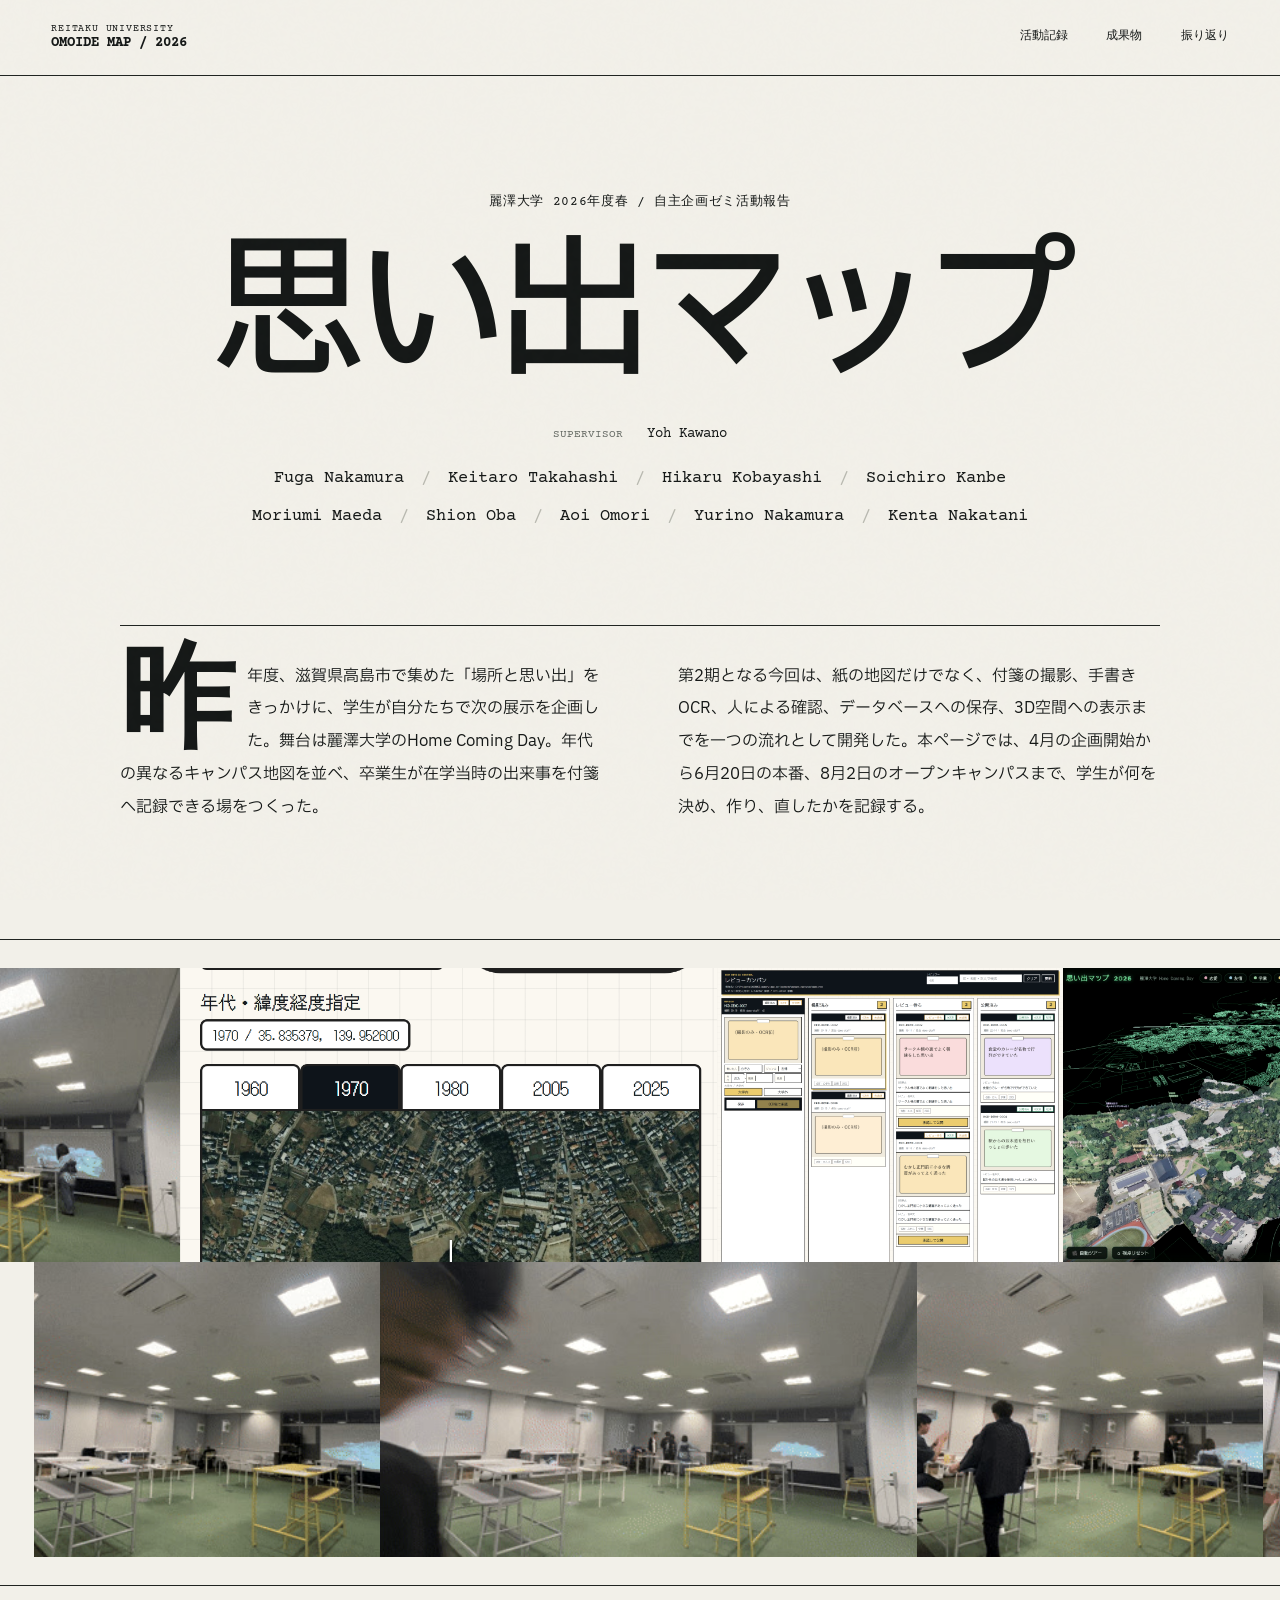
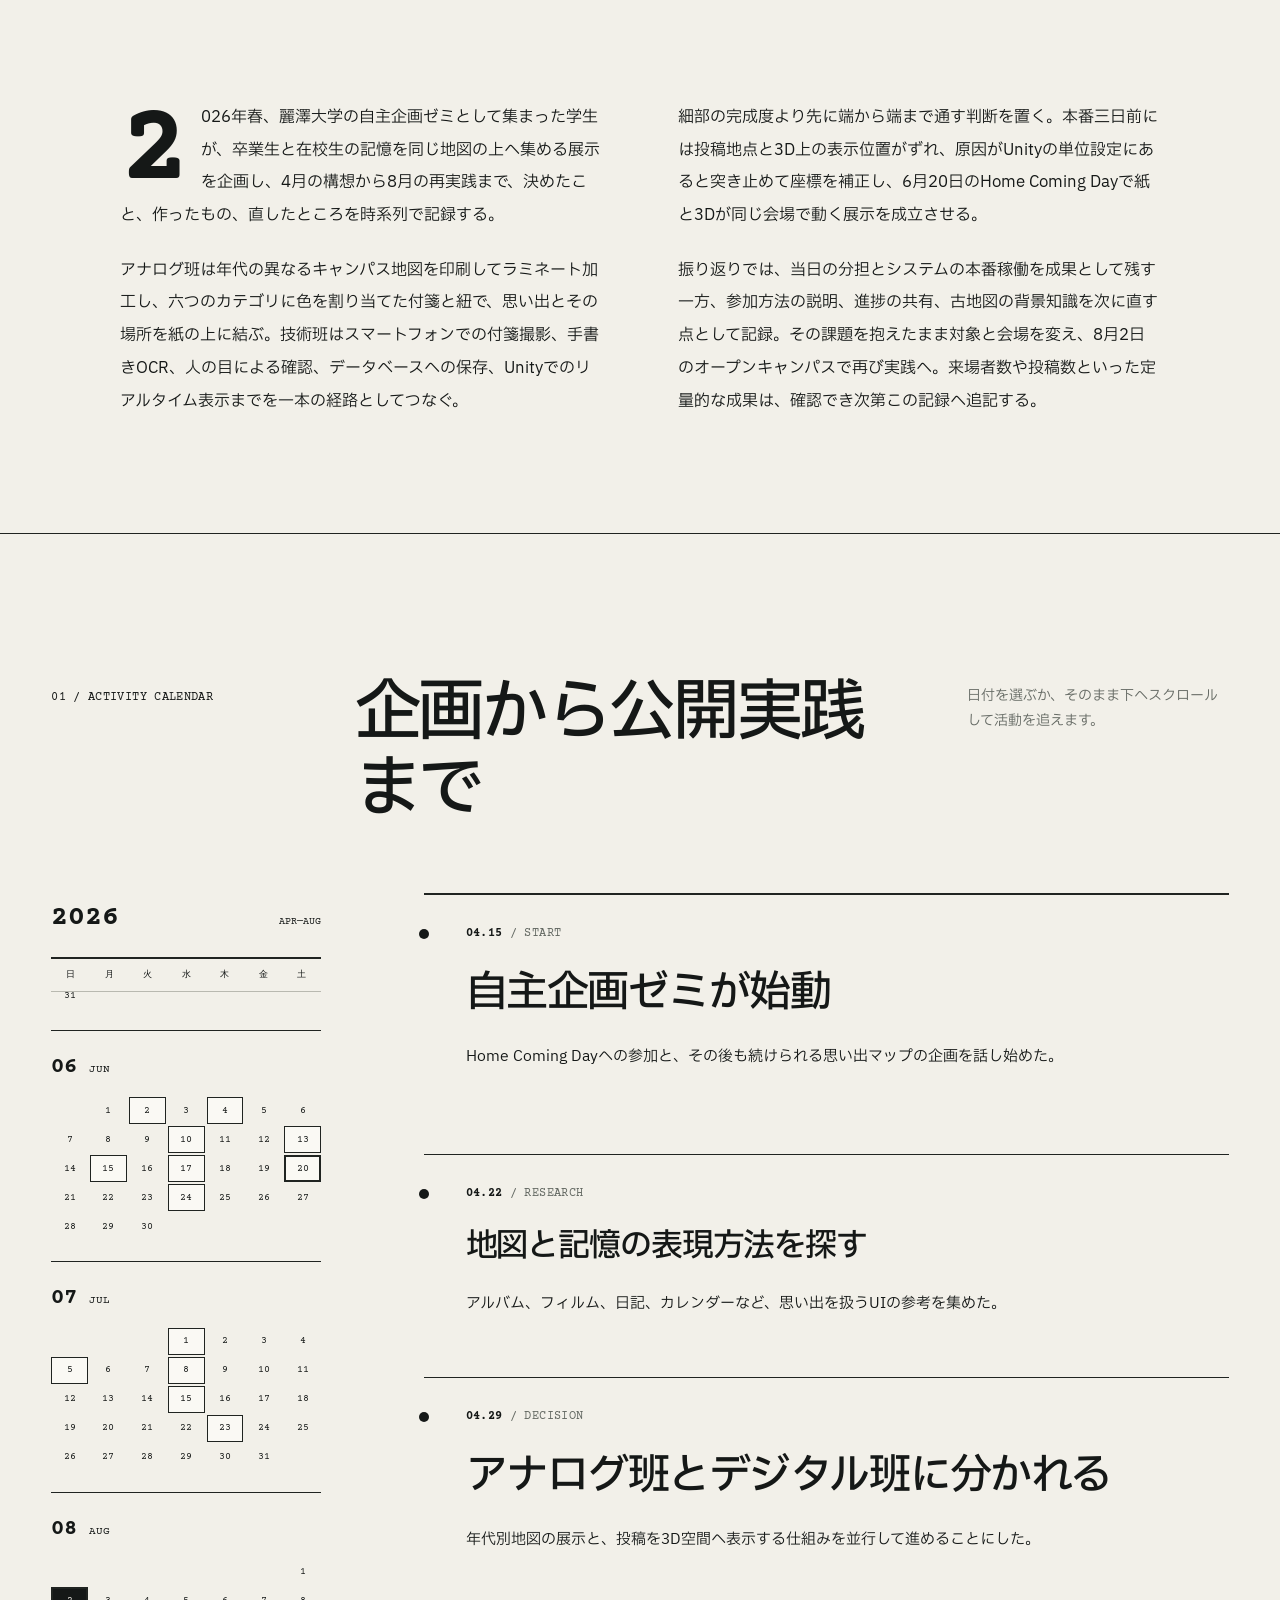
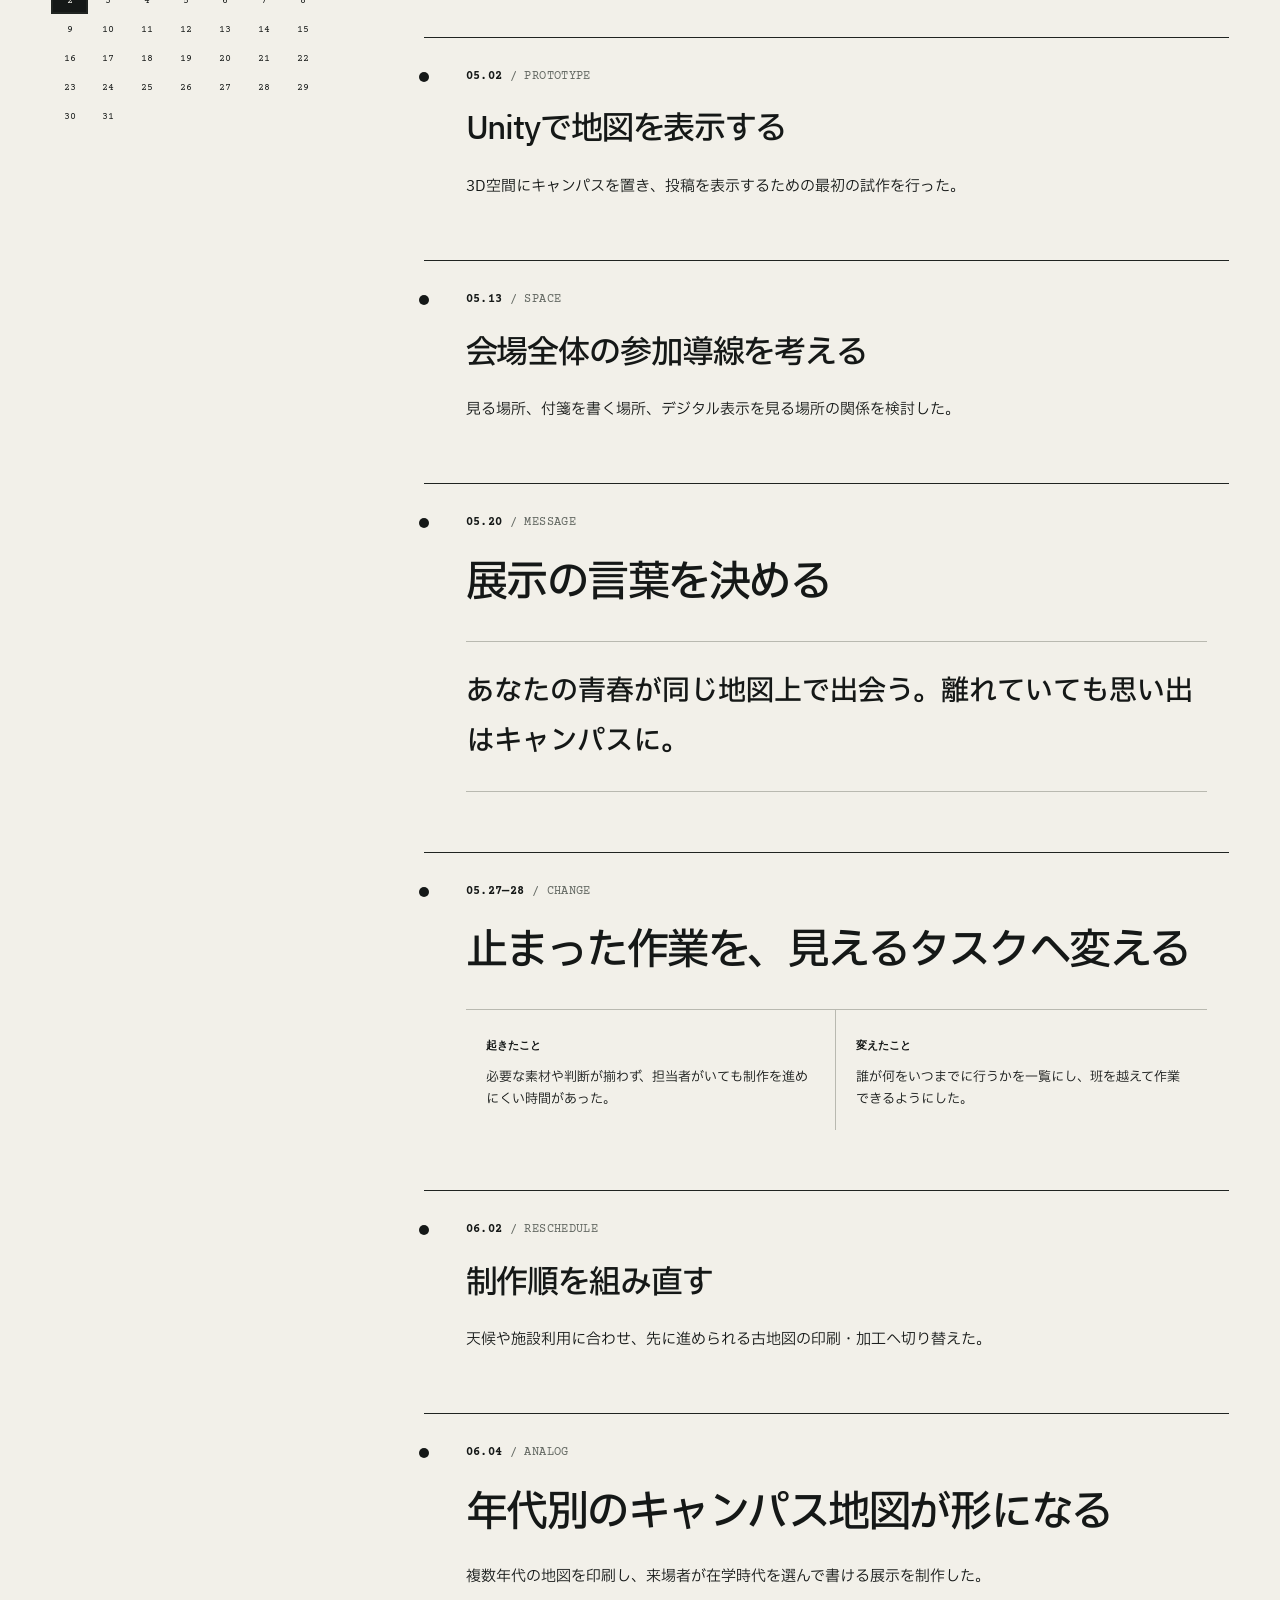
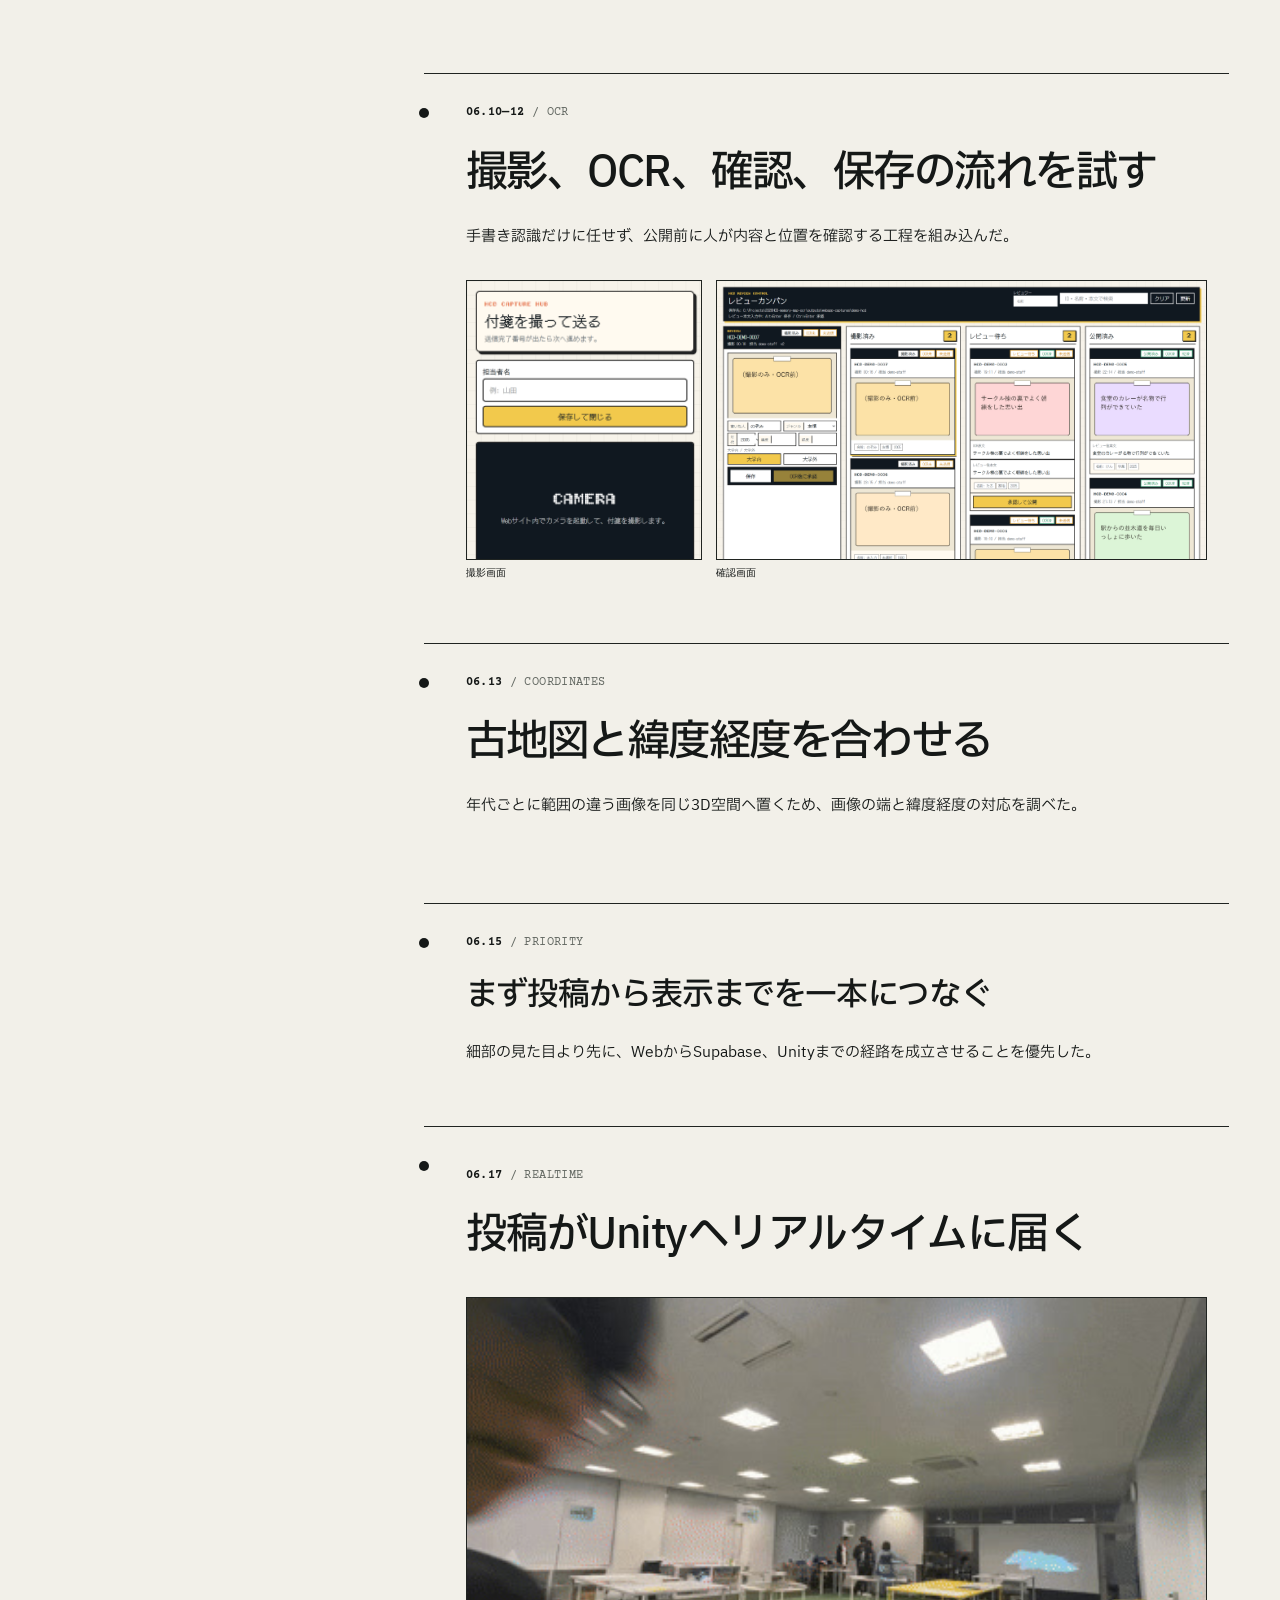
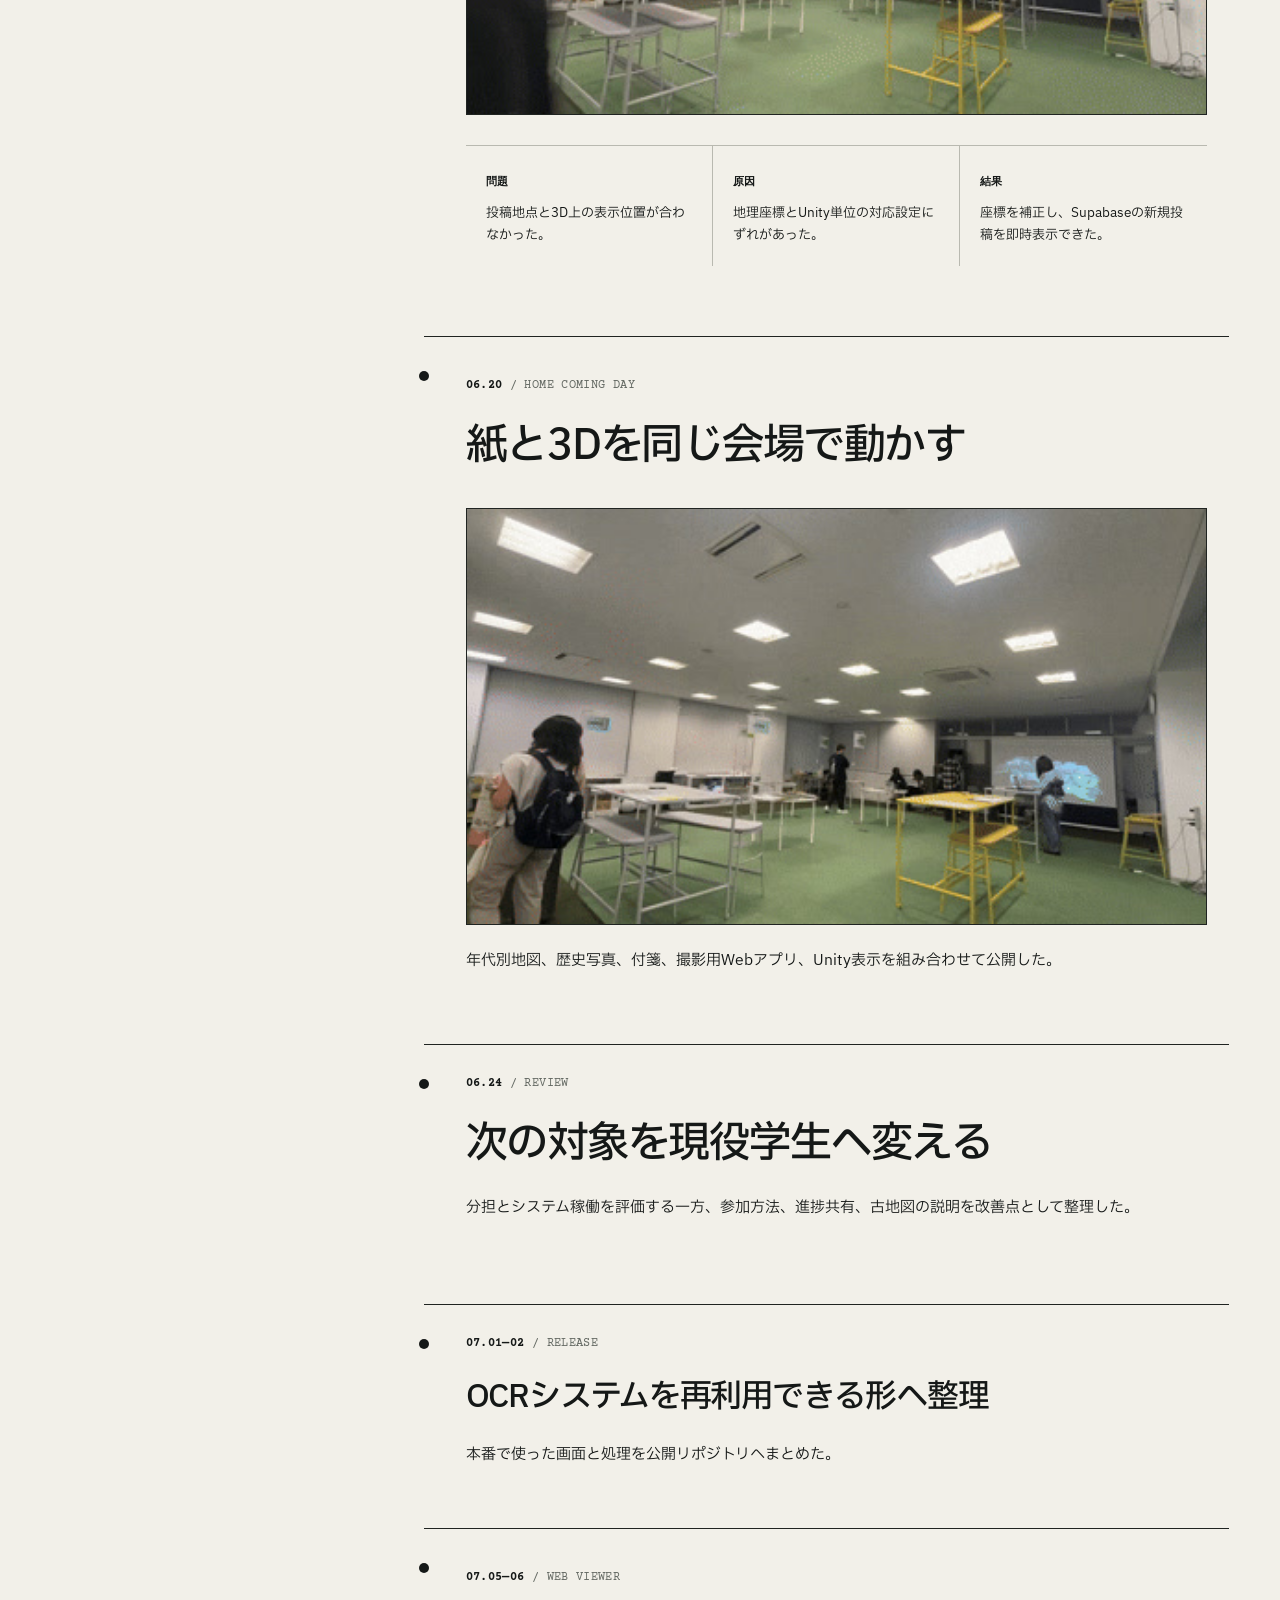
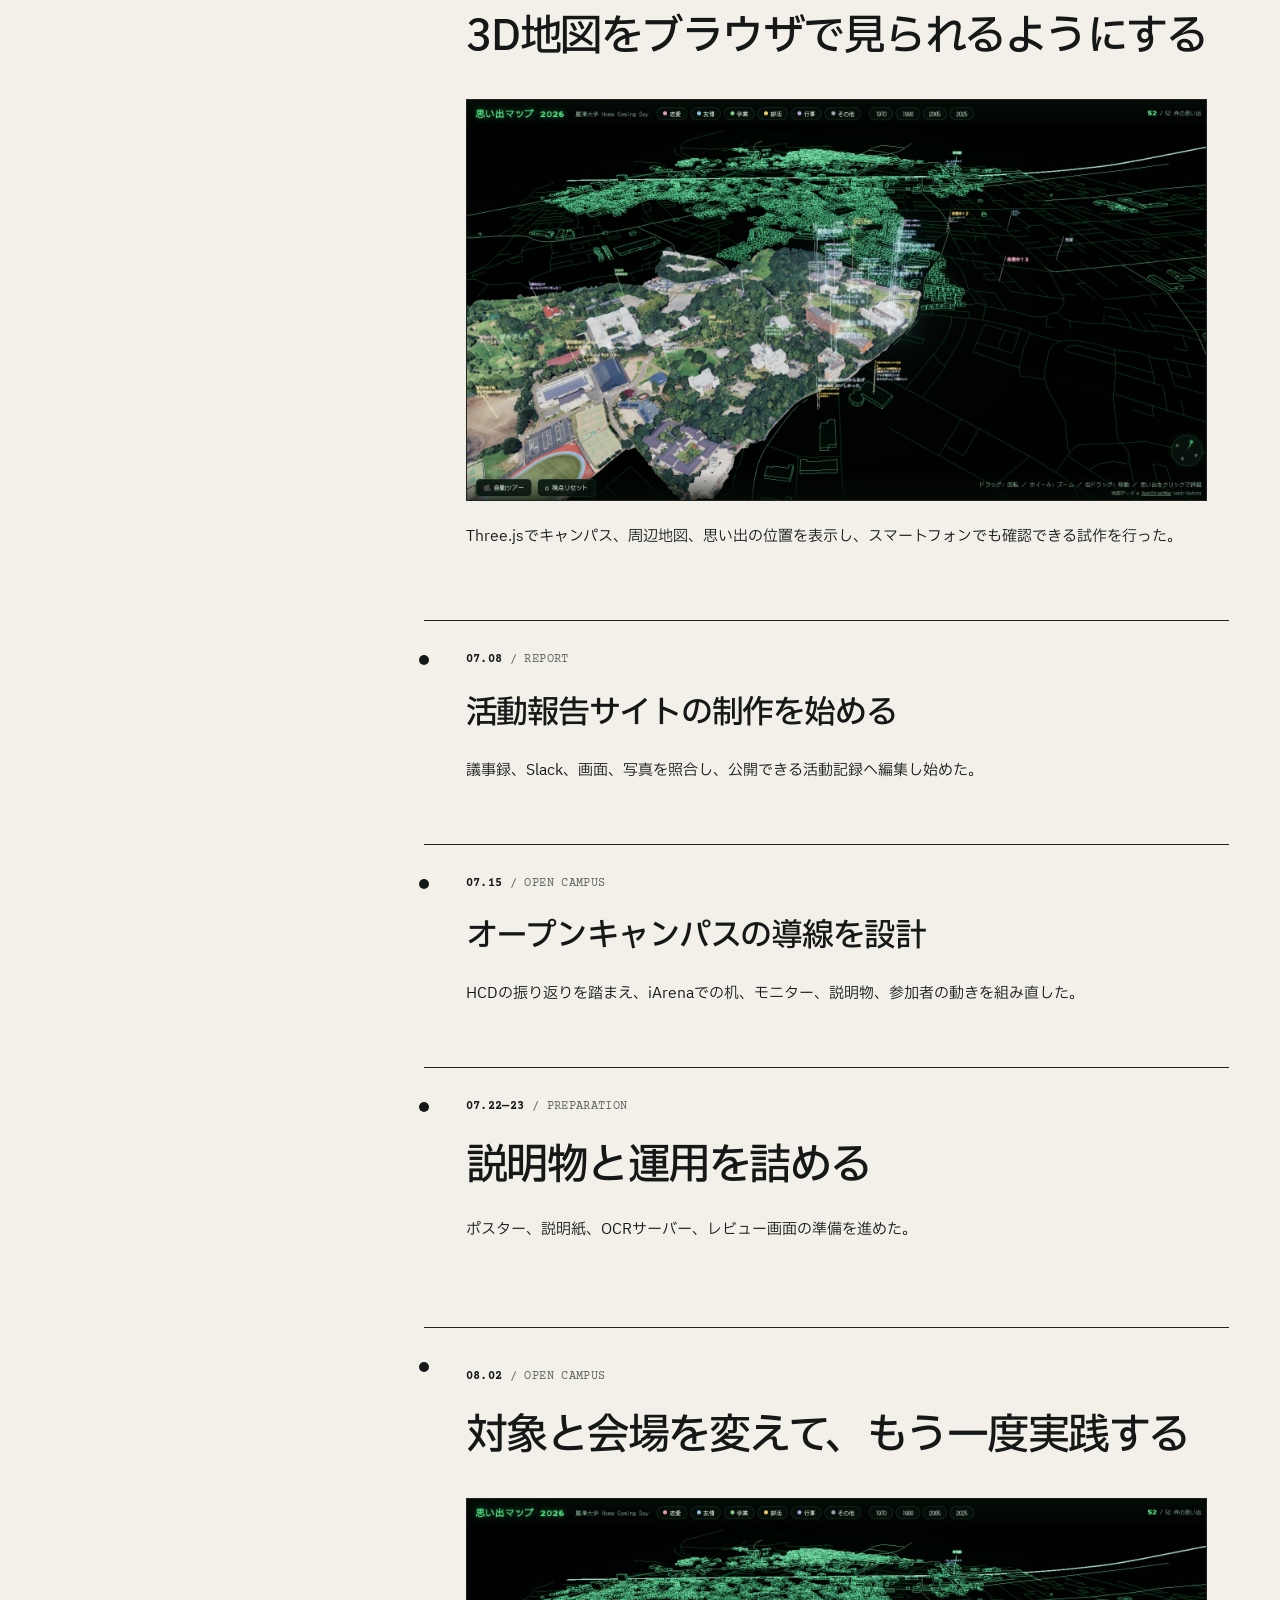
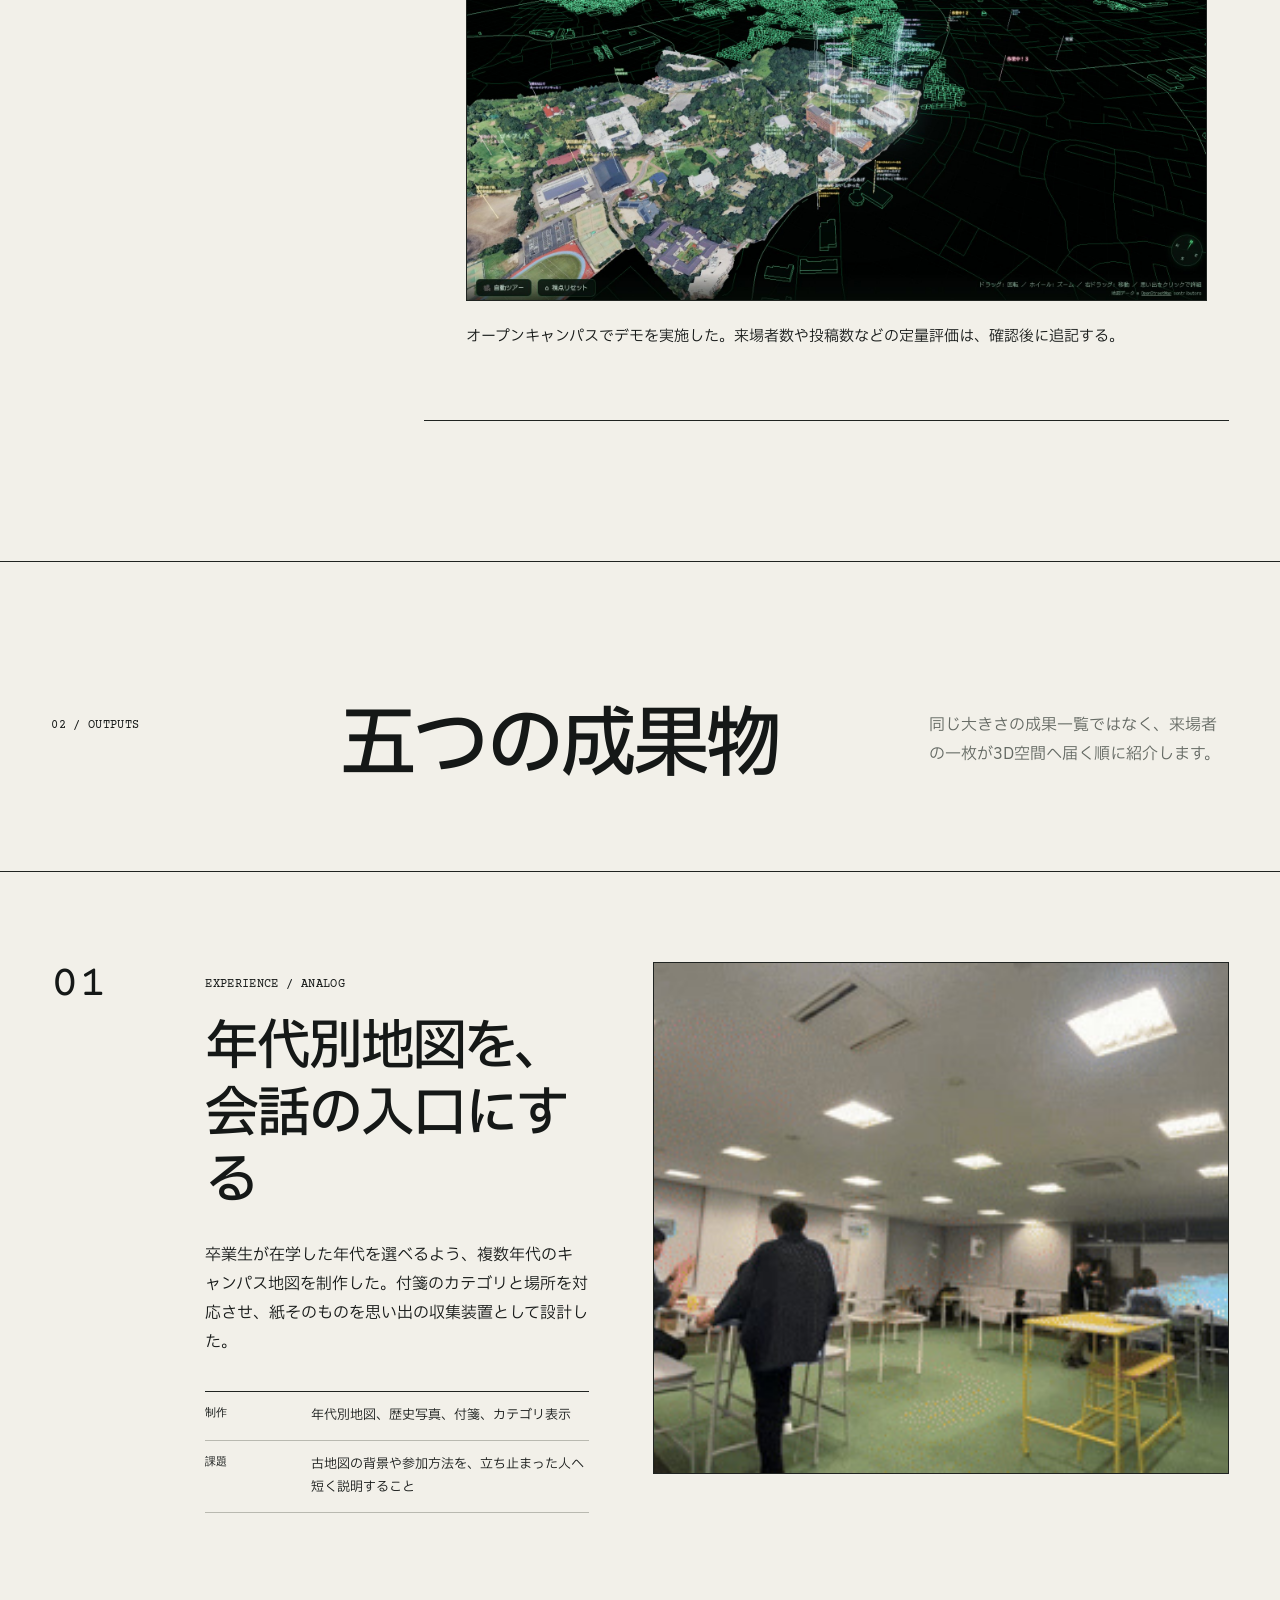
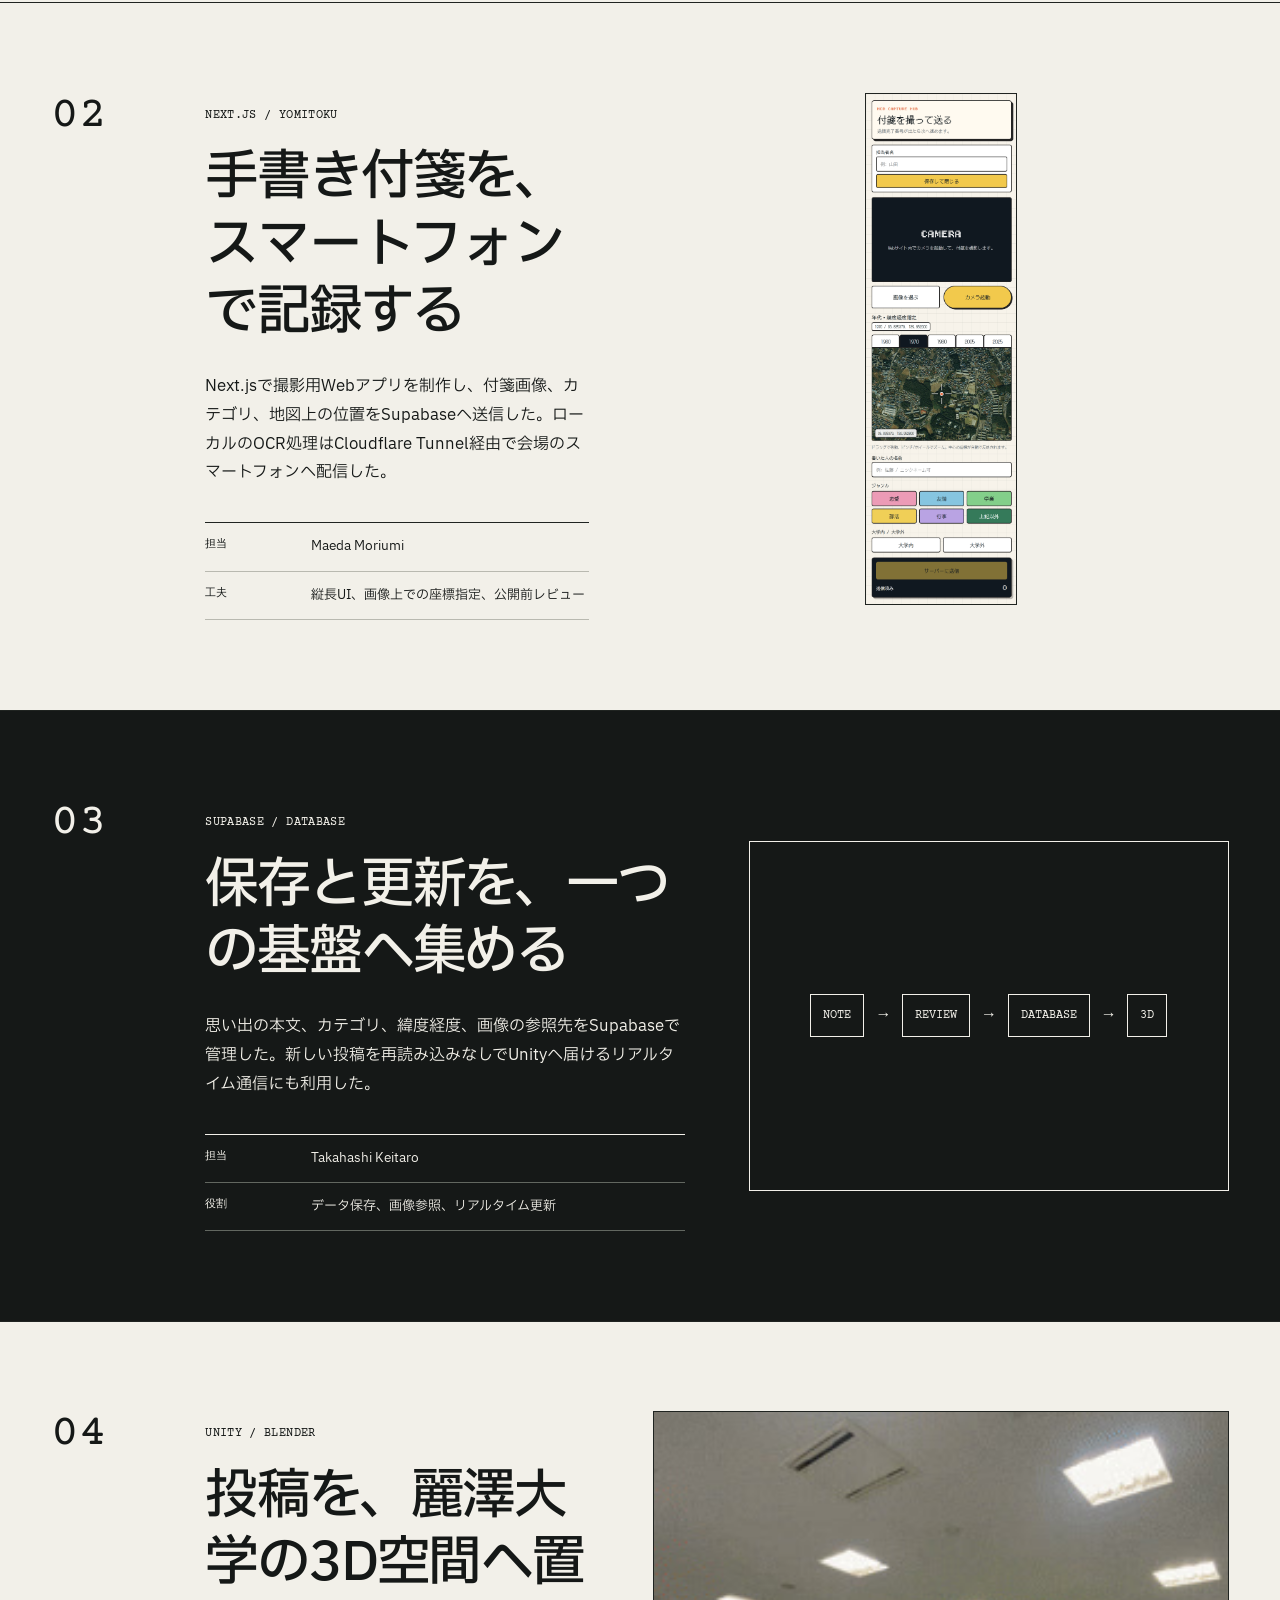
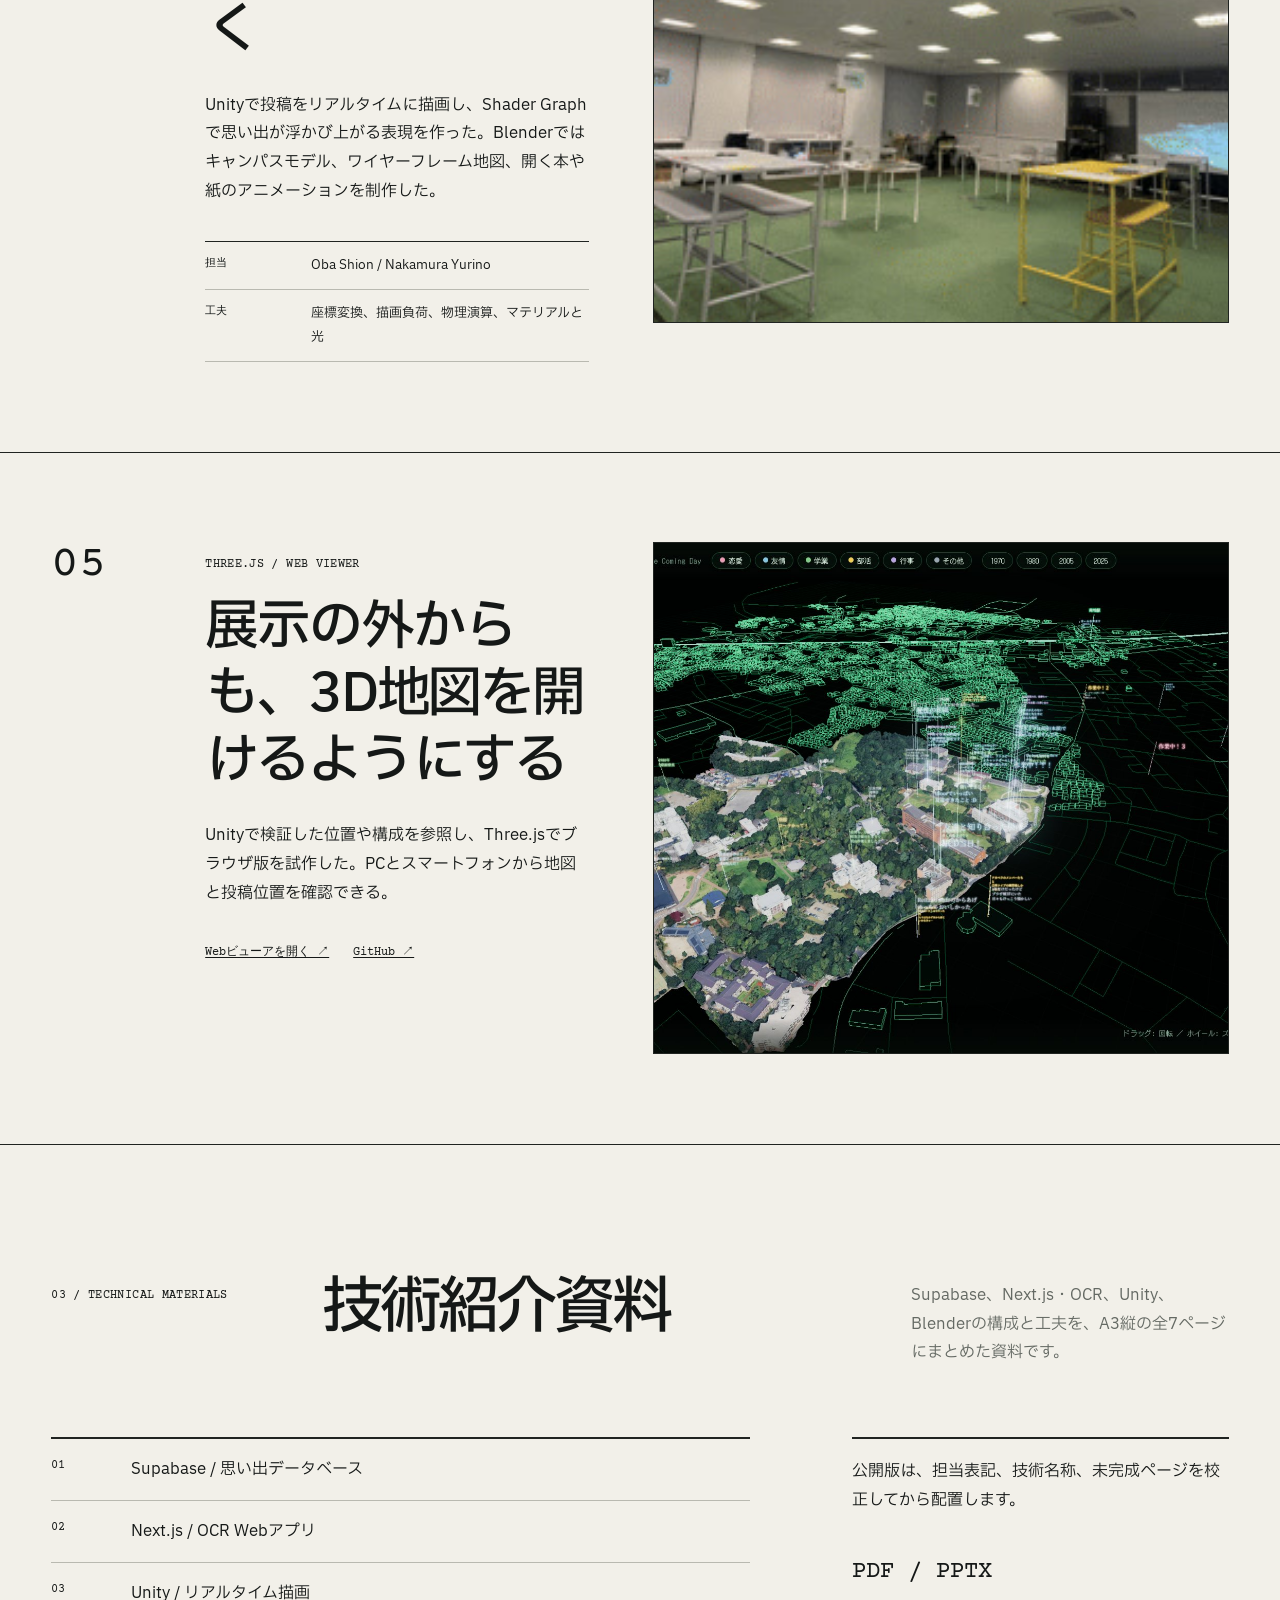
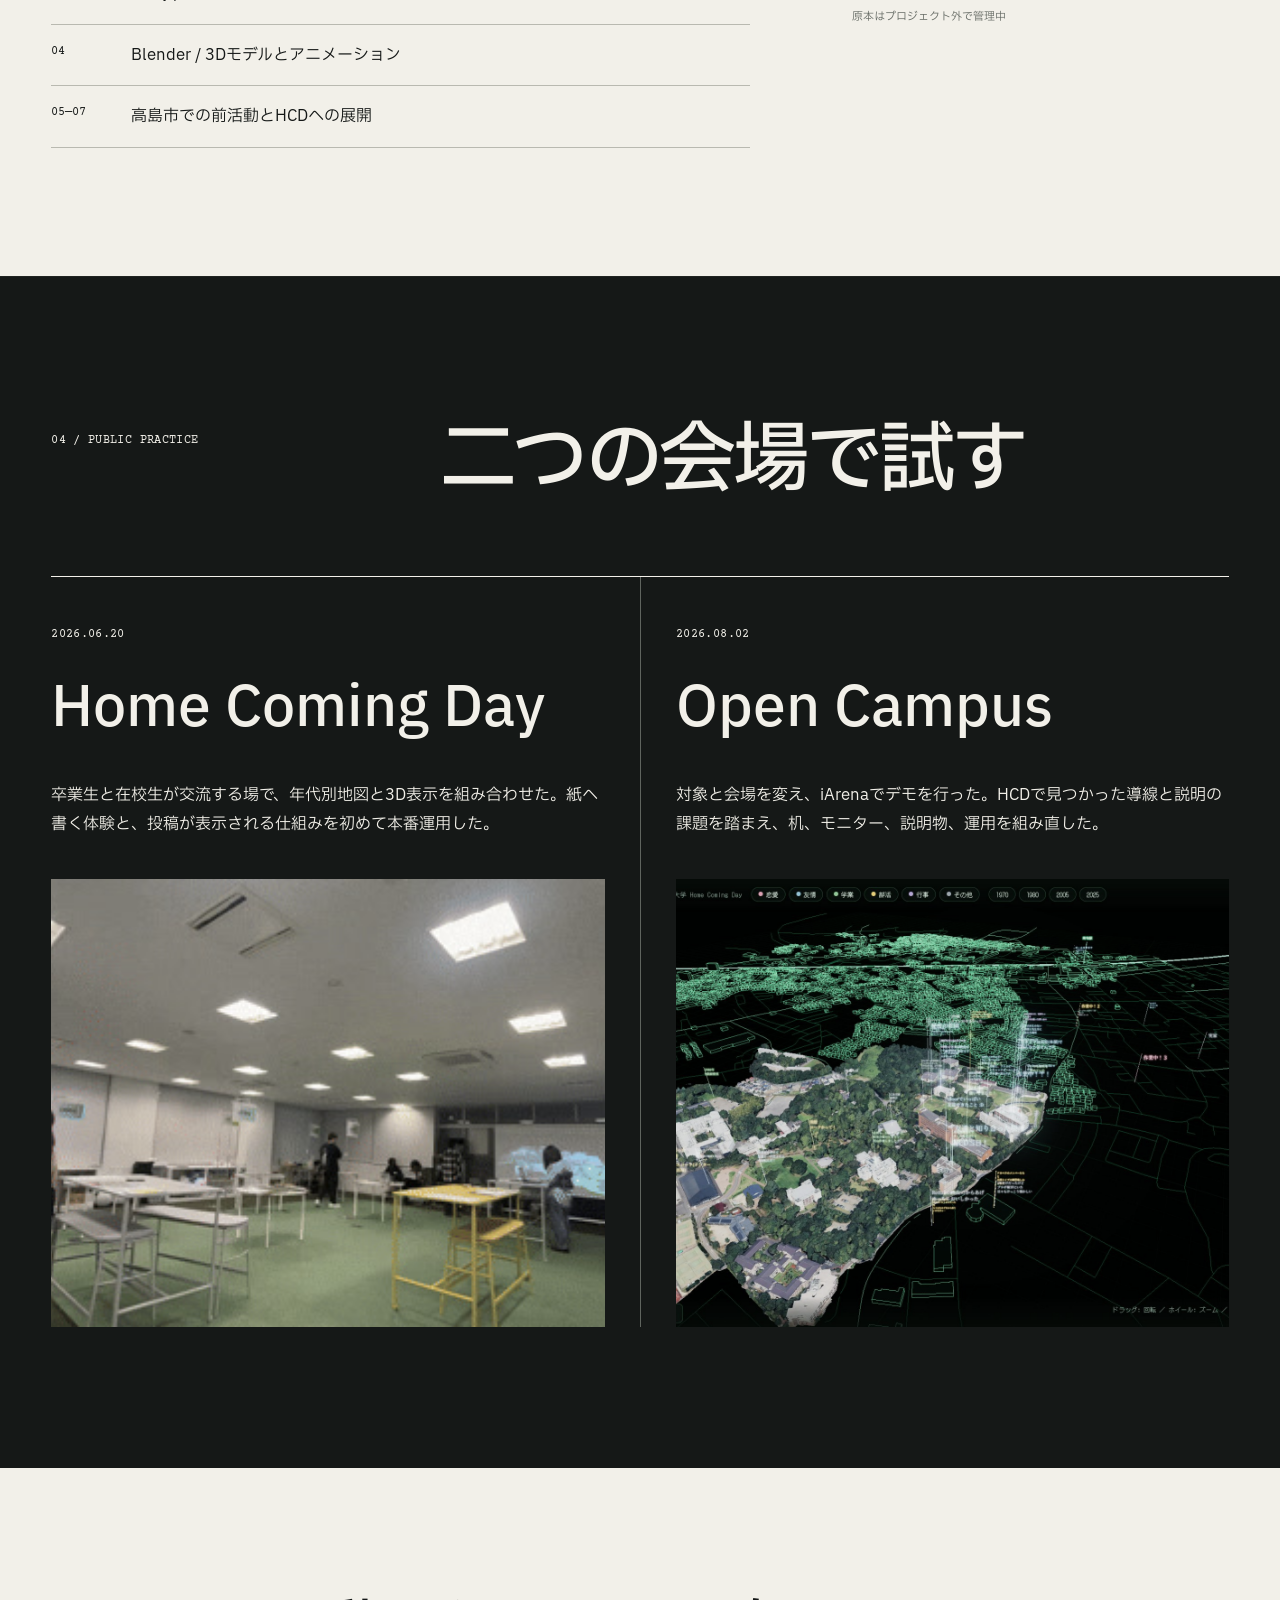
==== commit 8166d120: "feat: refine carousel, synopsis, and sticky calendar timeline Replace overview sections with a two-c" ====
--- a/memory-map-site/index.html
+++ b/memory-map-site/index.html
@@ -40,58 +40,41 @@
         </div>
       </section>
 
-      <section class="field-notes" aria-labelledby="field-title">
-        <div class="section-kicker"><span>00</span><h2 id="field-title">FIELD NOTES / 開発風景と当日風景</h2></div>
+      <section class="field-notes" aria-label="活動写真">
         <div class="carousel-row carousel-row--development" data-carousel>
-          <figure class="wide"><img src="./assets/capture-form.png" alt="付箋をスマートフォンで撮影する入力画面" /><figcaption><span>06.10—12</span>スマートフォンで付箋と位置を記録する</figcaption></figure>
-          <figure><img src="./assets/admin-review.png" alt="OCR結果を人が確認する管理画面" /><figcaption><span>06.12</span>公開前にOCR結果を確認する</figcaption></figure>
-          <figure class="wide"><img src="./assets/viewer-hero.jpg" alt="麗澤大学の3D地図と投稿を表示したWebビューア" /><figcaption><span>07.05—06</span>3D地図をWebへ移植する</figcaption></figure>
-          <figure><img src="./assets/hcd-scene-01.jpg" alt="会場で3D地図の投影を調整する様子" /><figcaption><span>06.17</span>会場で表示位置を合わせる</figcaption></figure>
+          <figure class="wide"><img src="./assets/capture-form.png" alt="付箋をスマートフォンで撮影する入力画面" /></figure>
+          <figure><img src="./assets/admin-review.png" alt="OCR結果を人が確認する管理画面" /></figure>
+          <figure class="wide"><img src="./assets/viewer-hero.jpg" alt="麗澤大学の3D地図と投稿を表示したWebビューア" /></figure>
+          <figure><img src="./assets/hcd-scene-01.jpg" alt="会場で3D地図の投影を調整する様子" /></figure>
+          <figure><img src="./assets/hcd-scene-04.jpg" alt="思い出マップ展示会場の全景" /></figure>
+          <figure class="wide"><img src="./assets/hcd-scene-02.jpg" alt="年代別地図と3D表示を配置した展示空間" /></figure>
         </div>
         <div class="carousel-row carousel-row--event" data-carousel>
-          <figure><img src="./assets/hcd-scene-04.jpg" alt="思い出マップ展示会場の全景" /><figcaption><span>06.20</span>Home Coming Day会場</figcaption></figure>
-          <figure class="wide"><img src="./assets/hcd-scene-02.jpg" alt="年代別地図と3D表示を配置した展示空間" /><figcaption><span>06.20</span>紙の地図と3D表示を同じ部屋に置く</figcaption></figure>
-          <figure><img src="./assets/hcd-scene-03.jpg" alt="スクリーンに投影された思い出の3D表示" /><figcaption><span>06.20</span>投稿された思い出を投影する</figcaption></figure>
-          <figure class="wide"><img src="./assets/hcd-scene-01.jpg" alt="展示会場でUnity表示を確認する様子" /><figcaption><span>06.20</span>本番でシステムを動かす</figcaption></figure>
-        </div>
-        <div class="carousel-controls" aria-label="写真送り">
-          <button type="button" data-carousel-direction="previous">← 前へ</button>
-          <span>DRAG / SWIPE / ARROW KEYS</span>
-          <button type="button" data-carousel-direction="next">次へ →</button>
+          <figure><img src="./assets/hcd-scene-03.jpg" alt="スクリーンに投影された思い出の3D表示" /></figure>
+          <figure class="wide"><img src="./assets/hcd-scene-01.jpg" alt="展示会場でUnity表示を確認する様子" /></figure>
+          <figure><img src="./assets/hcd-scene-04.jpg" alt="思い出マップ展示会場の全景" /></figure>
+          <figure class="wide"><img src="./assets/hcd-scene-02.jpg" alt="年代別地図と3D表示を配置した展示空間" /></figure>
+          <figure><img src="./assets/hcd-scene-03.jpg" alt="スクリーンに投影された思い出の3D表示" /></figure>
+          <figure class="wide"><img src="./assets/viewer-hero.jpg" alt="麗澤大学の3D地図と投稿を表示したWebビューア" /></figure>
         </div>
       </section>
 
-      <section id="overview" class="overview ruled-section" aria-labelledby="overview-title">
-        <div class="section-heading">
-          <p class="chapter">01 / OVERVIEW</p>
-          <h2 id="overview-title">紙に書いた記憶を、<br />3D空間へ届ける。</h2>
+      <section class="synopsis" aria-label="活動概要">
+        <div class="synopsis-copy">
+          <div class="synopsis-col">
+            <p class="drop-cap">2026年春、麗澤大学の自主企画ゼミとして集まった学生が、卒業生と在校生の記憶を同じ地図の上へ集める展示を企画し、4月の構想から8月の再実践まで、決めたこと、作ったもの、直したところを時系列で記録する。</p>
+            <p>アナログ班は年代の異なるキャンパス地図を印刷してラミネート加工し、六つのカテゴリに色を割り当てた付箋と紐で、思い出とその場所を紙の上に結ぶ。技術班はスマートフォンでの付箋撮影、手書きOCR、人の目による確認、データベースへの保存、Unityでのリアルタイム表示までを一本の経路としてつなぐ。</p>
+          </div>
+          <div class="synopsis-col">
+            <p>細部の完成度より先に端から端まで通す判断を置く。本番三日前には投稿地点と3D上の表示位置がずれ、原因がUnityの単位設定にあると突き止めて座標を補正し、6月20日のHome Coming Dayで紙と3Dが同じ会場で動く展示を成立させる。</p>
+            <p>振り返りでは、当日の分担とシステムの本番稼働を成果として残す一方、参加方法の説明、進捗の共有、古地図の背景知識を次に直す点として記録。その課題を抱えたまま対象と会場を変え、8月2日のオープンキャンパスで再び実践へ。来場者数や投稿数といった定量的な成果は、確認でき次第この記録へ追記する。</p>
+          </div>
         </div>
-        <dl class="overview-table">
-          <div><dt>活動期間</dt><dd>2026年4月—8月</dd></div>
-          <div><dt>公開実践</dt><dd>Home Coming Day / 06.20<br />Open Campus / 08.02</dd></div>
-          <div><dt>体験</dt><dd>地図を見る → 付箋を書く → 撮影・確認 → 3D表示</dd></div>
-          <div><dt>制作物</dt><dd>年代別地図、OCR Webアプリ、確認画面、データベース、Unity展示、Webビューア</dd></div>
-          <div><dt>投稿分類</dt><dd>恋愛、友情、学業、部活、行事、その他</dd></div>
-        </dl>
-      </section>
-
-      <section class="experience ruled-section" aria-labelledby="experience-title">
-        <div class="section-heading compact-heading">
-          <p class="chapter">02 / EXPERIENCE</p>
-          <h2 id="experience-title">来場者の一枚が表示されるまで</h2>
-        </div>
-        <ol class="experience-flow">
-          <li><span>01</span><strong>年代を選ぶ</strong><p>在学していた年代のキャンパス地図を見る。</p></li>
-          <li><span>02</span><strong>付箋を書く</strong><p>場所、カテゴリ、思い出を紙へ記入する。</p></li>
-          <li><span>03</span><strong>撮影する</strong><p>スタッフがスマートフォンで付箋と地図上の位置を記録する。</p></li>
-          <li><span>04</span><strong>確認する</strong><p>OCRの読み取り結果を人が直してから公開する。</p></li>
-          <li><span>05</span><strong>表示する</strong><p>SupabaseからUnityへ送り、3D地図へ追加する。</p></li>
-        </ol>
       </section>
 
       <section id="timeline" class="timeline-section" aria-labelledby="timeline-title">
         <div class="section-heading timeline-heading">
-          <p class="chapter">03 / ACTIVITY CALENDAR</p>
+          <p class="chapter">01 / ACTIVITY CALENDAR</p>
           <h2 id="timeline-title">企画から公開実践まで</h2>
           <p>日付を選ぶか、そのまま下へスクロールして活動を追えます。</p>
         </div>
@@ -149,7 +132,7 @@
       </section>
 
       <section id="outputs" class="outputs" aria-labelledby="outputs-title">
-        <div class="section-heading outputs-heading"><p class="chapter">04 / OUTPUTS</p><h2 id="outputs-title">五つの成果物</h2><p>同じ大きさの成果一覧ではなく、来場者の一枚が3D空間へ届く順に紹介します。</p></div>
+        <div class="section-heading outputs-heading"><p class="chapter">02 / OUTPUTS</p><h2 id="outputs-title">五つの成果物</h2><p>同じ大きさの成果一覧ではなく、来場者の一枚が3D空間へ届く順に紹介します。</p></div>
 
         <article class="output output--analog"><div class="output-number">01</div><div class="output-copy"><p class="output-label">EXPERIENCE / ANALOG</p><h3>年代別地図を、会話の入口にする</h3><p>卒業生が在学した年代を選べるよう、複数年代のキャンパス地図を制作した。付箋のカテゴリと場所を対応させ、紙そのものを思い出の収集装置として設計した。</p><dl><div><dt>制作</dt><dd>年代別地図、歴史写真、付箋、カテゴリ表示</dd></div><div><dt>課題</dt><dd>古地図の背景や参加方法を、立ち止まった人へ短く説明すること</dd></div></dl></div><figure><img src="./assets/hcd-scene-04.jpg" alt="年代別地図を配置した展示会場" /></figure></article>
 
@@ -163,7 +146,7 @@
       </section>
 
       <section class="technical-materials ruled-section" aria-labelledby="materials-title">
-        <div class="section-heading compact-heading"><p class="chapter">05 / TECHNICAL MATERIALS</p><h2 id="materials-title">技術紹介資料</h2><p>Supabase、Next.js・OCR、Unity、Blenderの構成と工夫を、A3縦の全7ページにまとめた資料です。</p></div>
+        <div class="section-heading compact-heading"><p class="chapter">03 / TECHNICAL MATERIALS</p><h2 id="materials-title">技術紹介資料</h2><p>Supabase、Next.js・OCR、Unity、Blenderの構成と工夫を、A3縦の全7ページにまとめた資料です。</p></div>
         <div class="materials-index">
           <ol><li><span>01</span>Supabase / 思い出データベース</li><li><span>02</span>Next.js / OCR Webアプリ</li><li><span>03</span>Unity / リアルタイム描画</li><li><span>04</span>Blender / 3Dモデルとアニメーション</li><li><span>05—07</span>高島市での前活動とHCDへの展開</li></ol>
           <div class="materials-note"><p>公開版は、担当表記、技術名称、未完成ページを校正してから配置します。</p><p>PDF / PPTX<br /><small>原本はプロジェクト外で管理中</small></p></div>
@@ -171,17 +154,17 @@
       </section>
 
       <section class="practice" aria-labelledby="practice-title">
-        <div class="section-heading practice-heading"><p class="chapter">06 / PUBLIC PRACTICE</p><h2 id="practice-title">二つの会場で試す</h2></div>
+        <div class="section-heading practice-heading"><p class="chapter">04 / PUBLIC PRACTICE</p><h2 id="practice-title">二つの会場で試す</h2></div>
         <div class="practice-grid"><article><p class="practice-date">2026.06.20</p><h3>Home Coming Day</h3><p>卒業生と在校生が交流する場で、年代別地図と3D表示を組み合わせた。紙へ書く体験と、投稿が表示される仕組みを初めて本番運用した。</p><img src="./assets/hcd-scene-02.jpg" alt="Home Coming Dayの展示会場" /></article><article><p class="practice-date">2026.08.02</p><h3>Open Campus</h3><p>対象と会場を変え、iArenaでデモを行った。HCDで見つかった導線と説明の課題を踏まえ、机、モニター、説明物、運用を組み直した。</p><img src="./assets/viewer-hero.jpg" alt="オープンキャンパスで紹介したWebビューア" /></article></div>
       </section>
 
       <section id="reflection" class="reflection ruled-section" aria-labelledby="reflection-title">
-        <div class="section-heading compact-heading"><p class="chapter">07 / REFLECTION</p><h2 id="reflection-title">動いたことと、次に直すこと</h2></div>
+        <div class="section-heading compact-heading"><p class="chapter">05 / REFLECTION</p><h2 id="reflection-title">動いたことと、次に直すこと</h2></div>
         <div class="reflection-columns"><article><p class="reflection-mark">＋</p><h3>動いたこと</h3><ul><li>当日の役割を分け、特定のメンバーへ負担が集中しなかった</li><li>入口の歴史写真と年代別地図が、来場者との会話を生んだ</li><li>撮影からUnity表示までのシステムを本番で動かせた</li></ul></article><article><p class="reflection-mark">→</p><h3>次に直すこと</h3><ul><li>見るだけで退出しないよう、参加方法を入口で説明する</li><li>担当者が不在でも進められるよう、進捗と判断を共有する</li><li>地図の年代とキャンパスの変化を説明できる資料を用意する</li></ul></article></div>
       </section>
 
       <section class="credits" aria-labelledby="credits-title">
-        <div class="section-heading compact-heading"><p class="chapter">08 / CREDITS &amp; SOURCES</p><h2 id="credits-title">制作と公開について</h2></div>
+        <div class="section-heading compact-heading"><p class="chapter">06 / CREDITS &amp; SOURCES</p><h2 id="credits-title">制作と公開について</h2></div>
         <div class="credits-grid"><div><h3>MEMBERS</h3><p>Yoh Kawano<br />Fuga Nakamura<br />Keitaro Takahashi<br />Hikaru Kobayashi<br />Soichiro Kanbe<br />Moriumi Maeda<br />Shion Oba<br />Aoi Omori<br />Yurino Nakamura<br />Kenta Nakatani</p></div><div><h3>PUBLIC REPOSITORIES</h3><p><a href="https://github.com/novelsavage/2026HCD-memory-map-ocr" target="_blank" rel="noreferrer">OCR Web application ↗</a><br /><a href="https://github.com/ObaShion/hcd-mapping-v2" target="_blank" rel="noreferrer">Unity mapping ↗</a><br /><a href="https://github.com/novelsavage/2026HCD-memory-map-web" target="_blank" rel="noreferrer">Three.js Web viewer ↗</a><br /><a href="https://github.com/kiseki-lab" target="_blank" rel="noreferrer">kiseki-lab ↗</a></p></div><div><h3>PUBLICATION NOTE</h3><p>本ページは議事録、Slack上の活動記録、制作物を照合し、公開可能な内容へ要約しています。写真、実名、投稿内容は公開許諾を確認しながら更新します。一次資料そのものは公開リポジトリへ収録しません。</p></div></div>
       </section>
     </main>
--- a/memory-map-site/styles.css
+++ b/memory-map-site/styles.css
@@ -45,40 +45,66 @@
 .introduction p { margin: 0; break-inside: avoid; }
 .drop-cap::first-letter { float: left; font-family: var(--mono); font-size: 7.2em; font-weight: 700; line-height: .68; padding: .11em .1em 0 0; }
 
-.field-notes { padding: 42px 0 70px; border-bottom: 1px solid var(--line); overflow: hidden; }
-.section-kicker { padding: 0 var(--gutter); margin: 0 auto 28px; max-width: var(--content); display: flex; gap: 18px; align-items: baseline; font-family: var(--mono); font-size: 12px; }
-.section-kicker span { font-size: 30px; font-weight: 700; }
-.section-kicker h2 { margin: 0; font: inherit; }
-.carousel-row { display: flex; gap: 12px; overflow-x: auto; padding: 0 var(--gutter) 14px; scroll-snap-type: x mandatory; scrollbar-width: thin; scrollbar-color: var(--ink) transparent; }
-.carousel-row--event { margin-top: 14px; padding-left: calc(var(--gutter) + 10vw); }
-.carousel-row figure { flex: 0 0 clamp(260px, 27vw, 410px); margin: 0; scroll-snap-align: start; }
+.field-notes { padding: 28px 0; border-bottom: 1px solid var(--line); overflow: hidden; }
+.synopsis { max-width: var(--content); margin: 0 auto; padding: clamp(70px, 9vw, 120px) var(--gutter); border-bottom: 1px solid var(--line); }
+.synopsis-copy {
+  max-width: 1040px;
+  margin: 0 auto;
+  display: grid;
+  grid-template-columns: repeat(2, minmax(0, 1fr));
+  gap: clamp(36px, 6vw, 92px);
+  align-items: start;
+  text-align: left;
+  font-size: clamp(15px, 1.25vw, 18px);
+  line-height: 2.05;
+}
+.synopsis-col {
+  display: flex;
+  flex-direction: column;
+  gap: 1.35em;
+}
+.synopsis-col + .synopsis-col {
+  padding-left: 0;
+}
+.synopsis-col p { margin: 0; }
+.carousel-row {
+  --carousel-img-height: clamp(190px, 23vw, 350px);
+  display: flex;
+  align-items: stretch;
+  gap: 0;
+  overflow-x: auto;
+  padding: 0 var(--gutter);
+  scrollbar-width: none;
+  -ms-overflow-style: none;
+}
+.carousel-row::-webkit-scrollbar { display: none; }
+.carousel-row--event { margin-top: 0; padding-left: calc(var(--gutter) + 10vw); }
+.carousel-row figure {
+  flex: 0 0 clamp(260px, 27vw, 410px);
+  margin: 0;
+  overflow: hidden;
+  background: var(--ink);
+}
 .carousel-row figure.wide { flex-basis: clamp(380px, 42vw, 650px); }
-.carousel-row img { height: clamp(190px, 23vw, 350px); object-fit: cover; border: 1px solid var(--line); filter: saturate(.72) contrast(1.04); }
+.carousel-row img {
+  width: 100%;
+  height: var(--carousel-img-height);
+  object-fit: cover;
+  object-position: center;
+  border: 0;
+  filter: saturate(.72) contrast(1.04);
+}
 .carousel-row--development figure:first-child img { object-position: center 10%; }
-.carousel-row figcaption { display: flex; justify-content: space-between; gap: 20px; margin-top: 7px; font-size: 11px; line-height: 1.4; }
-.carousel-row figcaption span { font-family: var(--mono); white-space: nowrap; }
-.carousel-controls { max-width: var(--content); margin: 20px auto 0; padding: 0 var(--gutter); display: flex; justify-content: space-between; align-items: center; gap: 16px; font-family: var(--mono); font-size: 10px; }
-.carousel-controls button { border: 0; border-bottom: 1px solid currentColor; background: transparent; padding: 6px 0; cursor: pointer; }
 
 .ruled-section { border-bottom: 1px solid var(--line); }
-.overview, .experience, .technical-materials, .reflection { max-width: var(--content); margin: 0 auto; padding: clamp(80px, 10vw, 150px) var(--gutter); }
+.technical-materials, .reflection { max-width: var(--content); margin: 0 auto; padding: clamp(80px, 10vw, 150px) var(--gutter); }
 .section-heading { display: grid; grid-template-columns: .55fr 1.45fr; gap: clamp(30px, 7vw, 100px); align-items: start; }
 .chapter, .output-label, .entry-meta, .practice-date { font-family: var(--mono); font-size: 12px; letter-spacing: .03em; }
 .section-heading h2 { margin: 0; font-size: clamp(38px, 6vw, 82px); font-weight: 500; line-height: 1.15; letter-spacing: -.05em; }
-.overview-table { margin: clamp(50px, 8vw, 110px) 0 0 auto; max-width: 900px; border-top: 2px solid var(--line); }
-.overview-table div { display: grid; grid-template-columns: 190px 1fr; gap: 30px; padding: 20px 0; border-bottom: 1px solid var(--line-soft); }
-.overview-table dt { font-family: var(--mono); font-size: 12px; }
-.overview-table dd { margin: 0; font-size: 17px; }
 
 .compact-heading { grid-template-columns: .4fr 1.1fr .7fr; }
 .compact-heading h2 { font-size: clamp(36px, 4.8vw, 64px); }
 .compact-heading > p:last-child { margin: 8px 0 0; color: var(--muted); }
-.experience-flow { list-style: none; margin: 70px 0 0; padding: 0; border-top: 1px solid var(--line); display: grid; grid-template-columns: repeat(5, 1fr); }
-.experience-flow li { min-height: 230px; padding: 18px 18px 25px; border-right: 1px solid var(--line); }
-.experience-flow li:last-child { border-right: 0; }
-.experience-flow span { font-family: var(--mono); font-size: 12px; }
-.experience-flow strong { display: block; margin-top: 65px; font-size: 19px; }
-.experience-flow p { margin: 8px 0 0; color: var(--muted); font-size: 13px; line-height: 1.7; }
 
 .timeline-section { position: relative; padding: clamp(90px, 11vw, 160px) var(--gutter); border-bottom: 1px solid var(--line); }
 .timeline-heading { max-width: var(--content); margin: 0 auto 65px; grid-template-columns: .45fr 1.1fr .55fr; }
@@ -86,32 +112,78 @@
 .timeline-heading > p:last-child { color: var(--muted); margin: 8px 0 0; font-size: 14px; }
 .date-rail { display: none; }
 .timeline-layout { position: relative; max-width: var(--content); margin: 0 auto; display: grid; grid-template-columns: 270px minmax(0, 1fr); gap: clamp(60px, 8vw, 120px); }
-.calendar-panel { position: relative; align-self: start; z-index: 2; font-family: var(--mono); background: var(--paper); }
-.calendar-head { display: flex; justify-content: space-between; align-items: baseline; padding: 0 0 14px; border-bottom: 2px solid var(--line); }
+.calendar-panel {
+  position: sticky;
+  top: 24px;
+  align-self: start;
+  z-index: 3;
+  max-height: calc(100vh - 48px);
+  display: flex;
+  flex-direction: column;
+  overflow: hidden;
+  font-family: var(--mono);
+  background: transparent;
+  pointer-events: none;
+}
+.calendar-head,
+.calendar-weekdays,
+.calendar-months {
+  pointer-events: auto;
+}
+.calendar-head { display: flex; justify-content: space-between; align-items: baseline; padding: 0 0 14px; border-bottom: 2px solid var(--line); flex-shrink: 0; position: relative; z-index: 1; }
+.calendar-months {
+  overflow: hidden;
+  flex: 1;
+  min-height: 0;
+}
 .calendar-head span { font-size: 28px; font-weight: 700; }
 .calendar-head small { font-size: 10px; }
 .calendar-weekdays, .days { display: grid; grid-template-columns: repeat(7, 1fr); text-align: center; }
-.calendar-weekdays { padding: 8px 0; border-bottom: 1px solid var(--line-soft); font-size: 9px; }
-.mini-month { padding: 17px 0 21px; border-bottom: 1px solid var(--line); opacity: .48; transition: opacity .15s linear; }
+.calendar-weekdays { padding: 8px 0; border-bottom: 1px solid var(--line-soft); font-size: 9px; flex-shrink: 0; position: relative; z-index: 1; }
+.mini-month { padding: 17px 0 21px; border-bottom: 1px solid var(--line); opacity: .48; transition: opacity .15s linear; position: relative; z-index: 1; }
 .mini-month.active { opacity: 1; }
-.mini-month h3 { margin: 0 0 9px; display: flex; gap: 12px; align-items: baseline; font-size: 11px; font-weight: 400; }
+.mini-month h3 { margin: 0 0 9px; display: flex; gap: 12px; align-items: baseline; font-size: 11px; font-weight: 400; position: relative; z-index: 1; }
 .mini-month h3 span { font-size: 22px; font-weight: 700; }
 .days { gap: 2px; font-size: 10px; line-height: 1; }
-.days span, .days i, .days button { display: grid; place-items: center; min-height: 27px; font-style: normal; }
-.days button { border: 1px solid var(--line); background: var(--paper-bright); cursor: pointer; font-family: inherit; font-size: inherit; }
+.days span, .days i { display: grid; place-items: center; min-height: 27px; font-style: normal; position: relative; z-index: 1; }
+.days button {
+  display: grid;
+  place-items: center;
+  min-height: 27px;
+  position: relative;
+  z-index: 2;
+  border: 1px solid var(--line);
+  background: var(--paper-bright);
+  cursor: pointer;
+  font-family: inherit;
+  font-size: inherit;
+}
 .days button:hover, .days button.active { background: var(--ink); color: var(--paper); }
 .days button.event-day { border-width: 2px; }
-.timeline-connector { position: absolute; inset: 0; overflow: visible; z-index: 1; pointer-events: none; }
+.timeline-connector { position: fixed; inset: 0; z-index: 2; width: 100vw; height: 100vh; overflow: visible; pointer-events: none; }
 .timeline-connector path { fill: none; stroke: var(--ink); stroke-width: 1.5; vector-effect: non-scaling-stroke; }
-.timeline-list { position: relative; z-index: 2; border-top: 2px solid var(--line); background: var(--paper); }
+.timeline-list { position: relative; z-index: 1; border-top: 2px solid var(--line); background: transparent; }
 .timeline-list::before { content: ""; position: absolute; left: 0; top: 0; bottom: 0; border-left: 1px solid var(--line); }
-.timeline-entry { position: relative; min-height: 260px; padding: 28px 22px 60px 42px; border-bottom: 1px solid var(--line); background: var(--paper); }
-.timeline-entry::before { content: ""; position: absolute; left: -6px; top: 34px; width: 11px; height: 11px; border: 1px solid var(--line); background: var(--paper); transform: rotate(45deg); }
-.timeline-entry.active::before { background: var(--ink); }
-.timeline-entry.decision::before { background: var(--paper-bright); border-width: 3px; }
-.timeline-entry.struggle::before { background: var(--struggle); }
-.timeline-entry.achievement::before { background: var(--achievement); }
-.timeline-entry.event::before { width: 16px; height: 16px; left: -8px; background: var(--ink); }
+.timeline-entry {
+  --entry-marker-size: 10px;
+  --entry-marker-offset: 34px;
+  position: relative;
+  min-height: 260px;
+  padding: 28px 22px 60px 42px;
+  border-bottom: 1px solid var(--line);
+  background: var(--paper);
+}
+.timeline-entry::before {
+  content: "";
+  position: absolute;
+  left: calc(var(--entry-marker-size) / -2);
+  top: var(--entry-marker-offset);
+  width: var(--entry-marker-size);
+  height: var(--entry-marker-size);
+  border-radius: 50%;
+  background: var(--ink);
+  z-index: 3;
+}
 .entry-meta { margin: 0 0 22px; color: var(--muted); }
 .entry-meta time { color: var(--ink); font-weight: 700; }
 .timeline-entry h3 { margin: 0; max-width: 760px; font-size: clamp(25px, 3.3vw, 45px); font-weight: 500; line-height: 1.3; letter-spacing: -.035em; }
@@ -191,8 +263,6 @@
 @media (max-width: 900px) {
   .section-heading, .timeline-heading, .outputs-heading, .compact-heading { grid-template-columns: 1fr; gap: 18px; }
   .section-heading h2 br { display: none; }
-  .experience-flow { grid-template-columns: repeat(2, 1fr); }
-  .experience-flow li { border-bottom: 1px solid var(--line); }
   .timeline-layout { grid-template-columns: 220px minmax(0, 1fr); gap: 45px; }
   .output, .output--data { grid-template-columns: 64px 1fr; }
   .output figure, .output .data-schema { grid-column: 2; }
@@ -209,19 +279,19 @@
   .members br { display: none; }
   .introduction { column-count: 1; font-size: 15px; }
   .introduction p + p { margin-top: 22px; }
+  .synopsis { padding-inline: 20px; }
+  .synopsis-copy { grid-template-columns: 1fr; font-size: 15px; }
+  .synopsis-col + .synopsis-col { padding-top: 22px; }
   .drop-cap::first-letter { font-size: 6em; }
-  .carousel-row { padding-left: 20px; padding-right: 20px; }
+  .carousel-row {
+    --carousel-img-height: 54vw;
+    padding-left: 20px;
+    padding-right: 20px;
+  }
   .carousel-row--event { padding-left: 48px; }
   .carousel-row figure { flex-basis: 72vw; }
   .carousel-row figure.wide { flex-basis: 88vw; }
-  .carousel-row img { height: 54vw; }
-  .carousel-controls span { display: none; }
-  .overview, .experience, .technical-materials, .reflection, .credits { padding-inline: 20px; }
-  .overview-table div { grid-template-columns: 100px 1fr; gap: 14px; }
-  .experience-flow { grid-template-columns: 1fr; }
-  .experience-flow li { min-height: auto; display: grid; grid-template-columns: 45px 1fr; column-gap: 10px; padding: 18px 0; border-right: 0; }
-  .experience-flow strong { margin: 0; }
-  .experience-flow p { grid-column: 2; }
+  .technical-materials, .reflection, .credits { padding-inline: 20px; }
   .timeline-section { padding-inline: 20px; }
   .date-rail { display: flex; position: relative; gap: 8px; overflow-x: auto; margin: 0 -20px 35px; padding: 12px 20px; border-top: 1px solid var(--line); border-bottom: 1px solid var(--line); background: var(--paper); font-family: var(--mono); scrollbar-width: none; }
   .date-rail span, .date-rail button { flex: 0 0 auto; padding: 7px 9px; border: 0; background: transparent; font-size: 11px; }
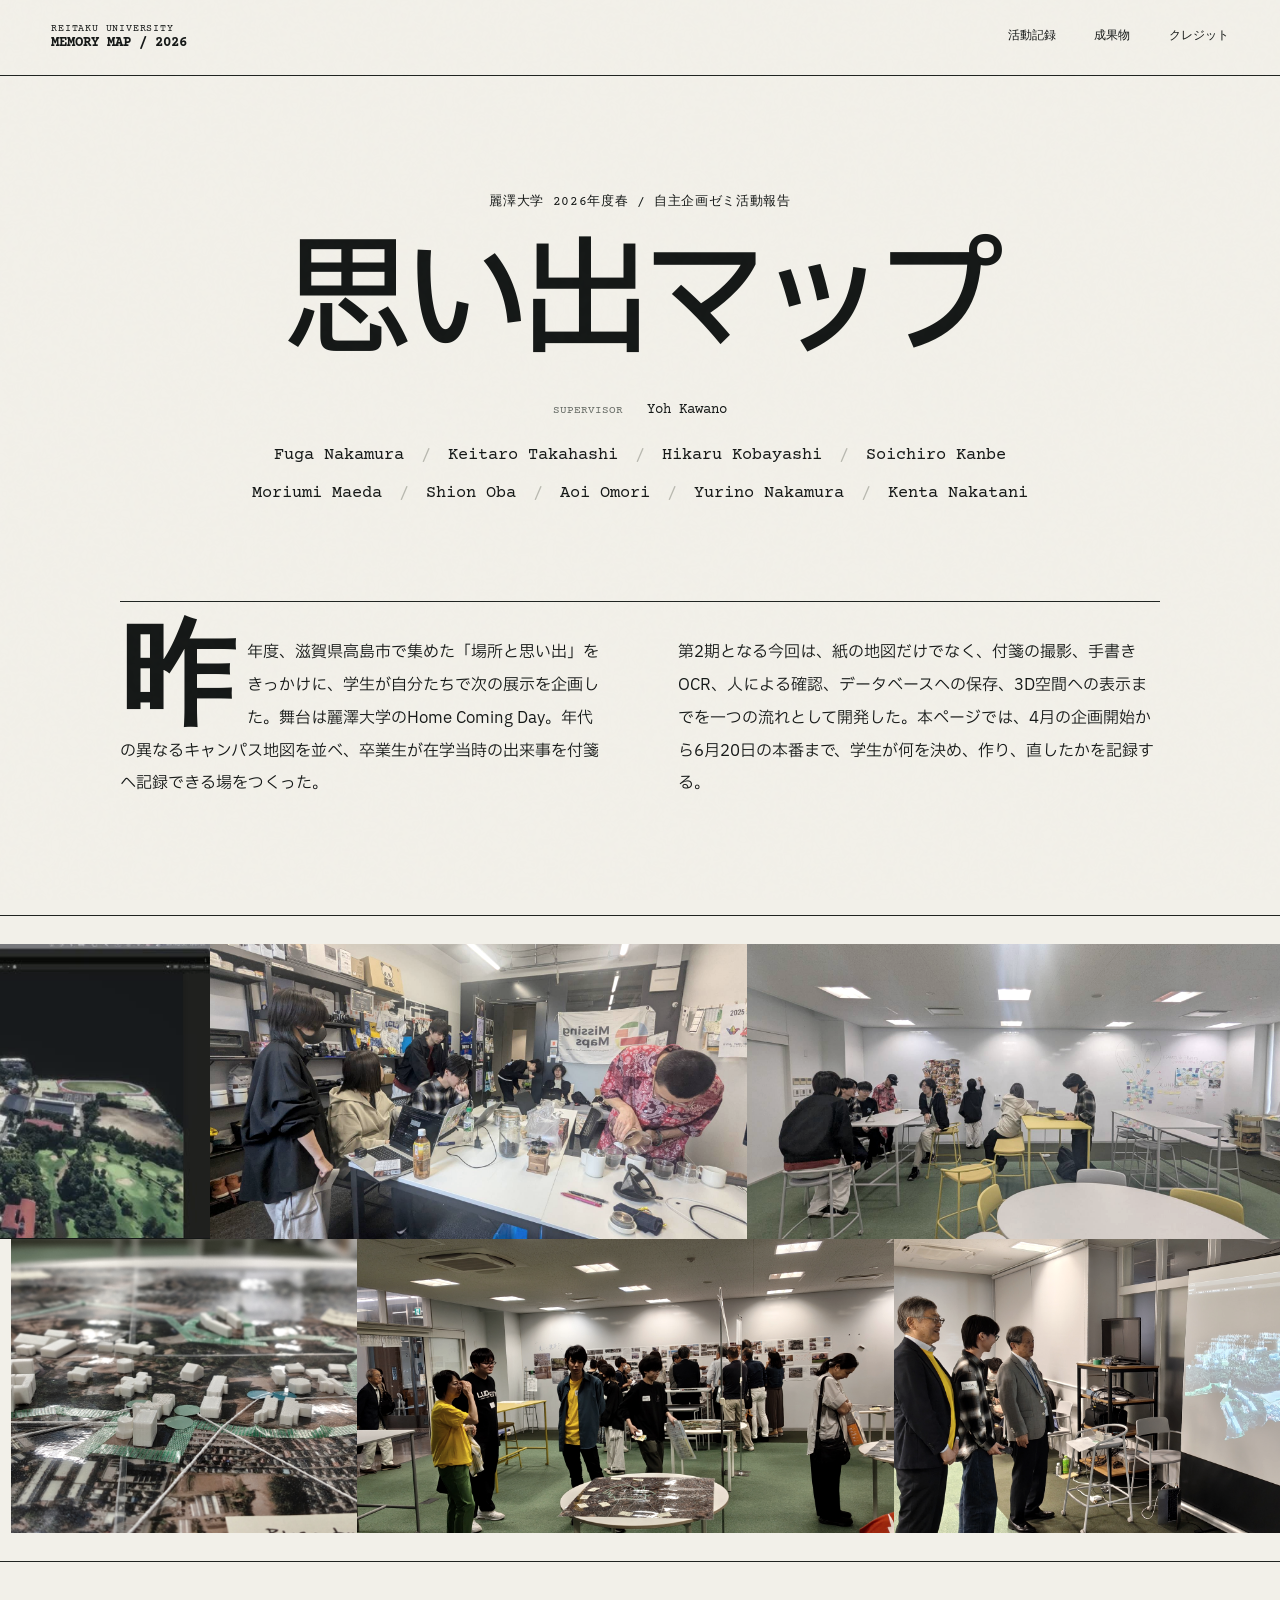
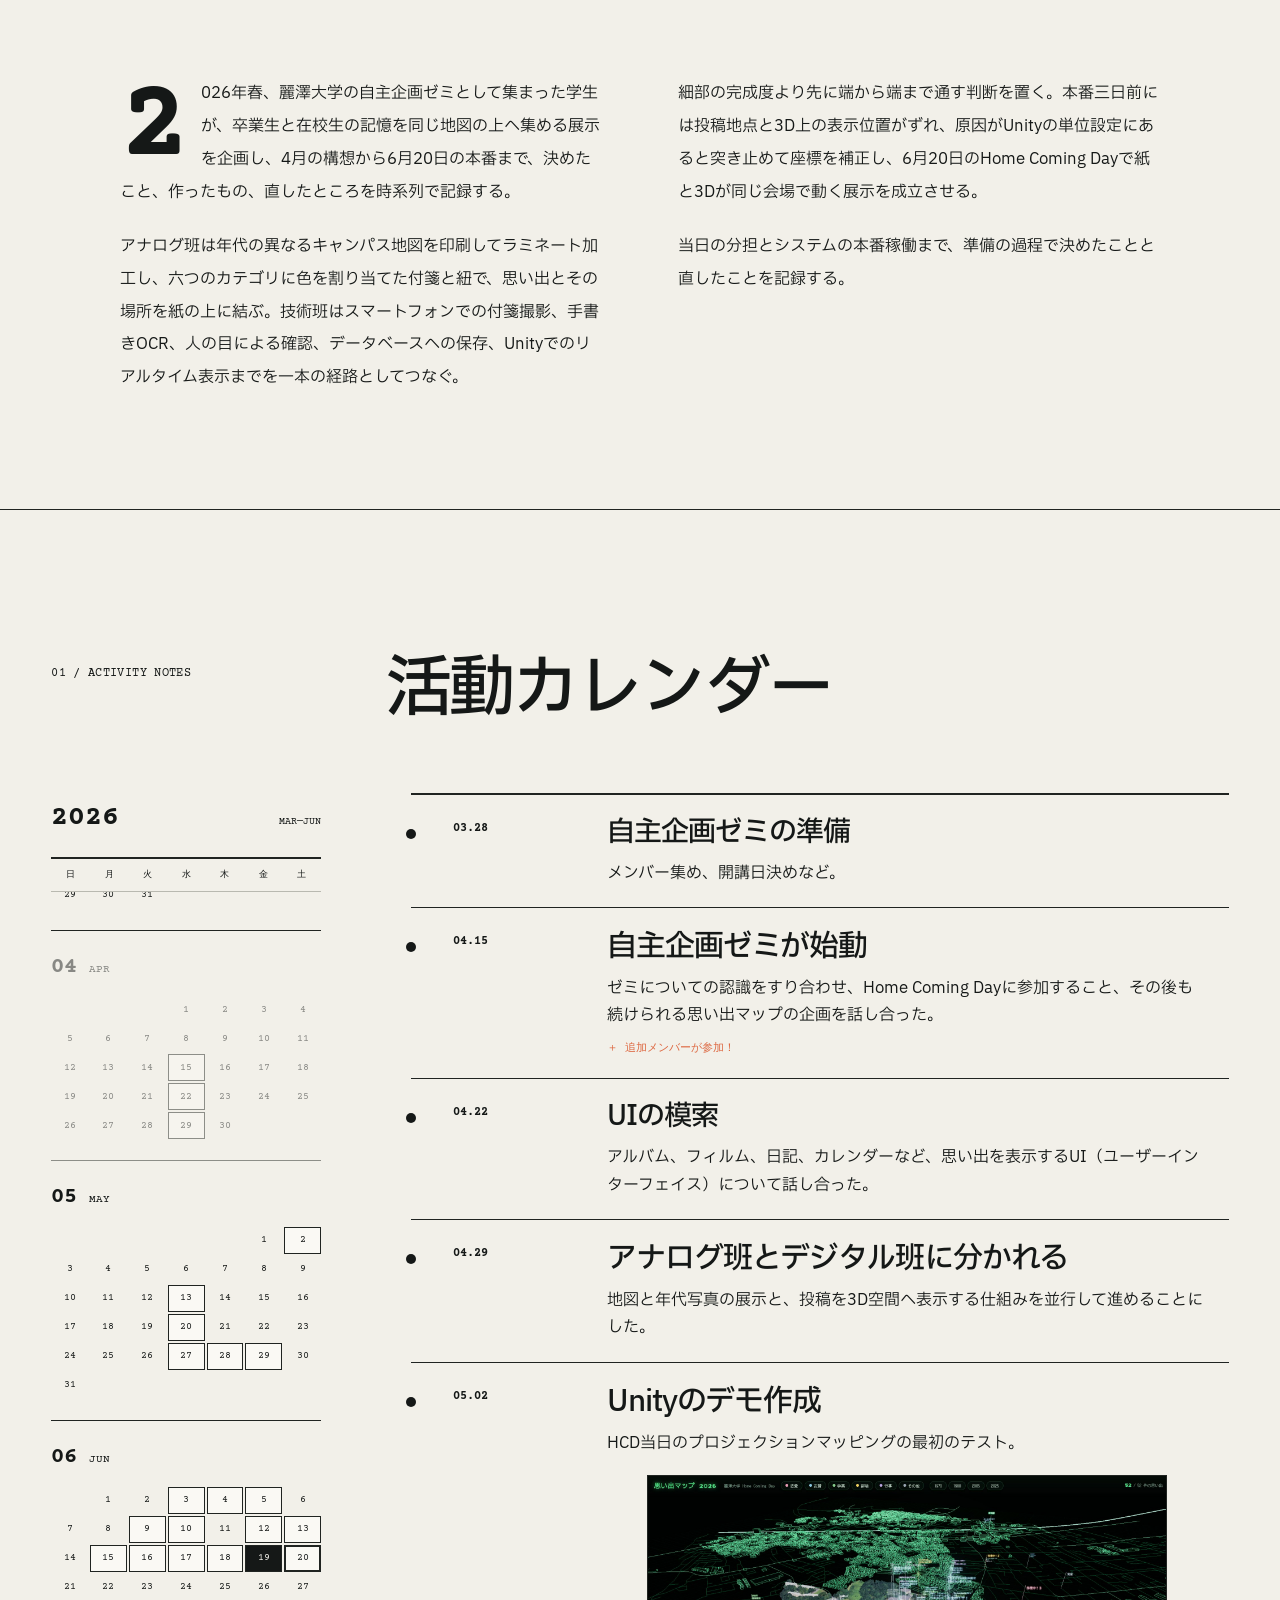
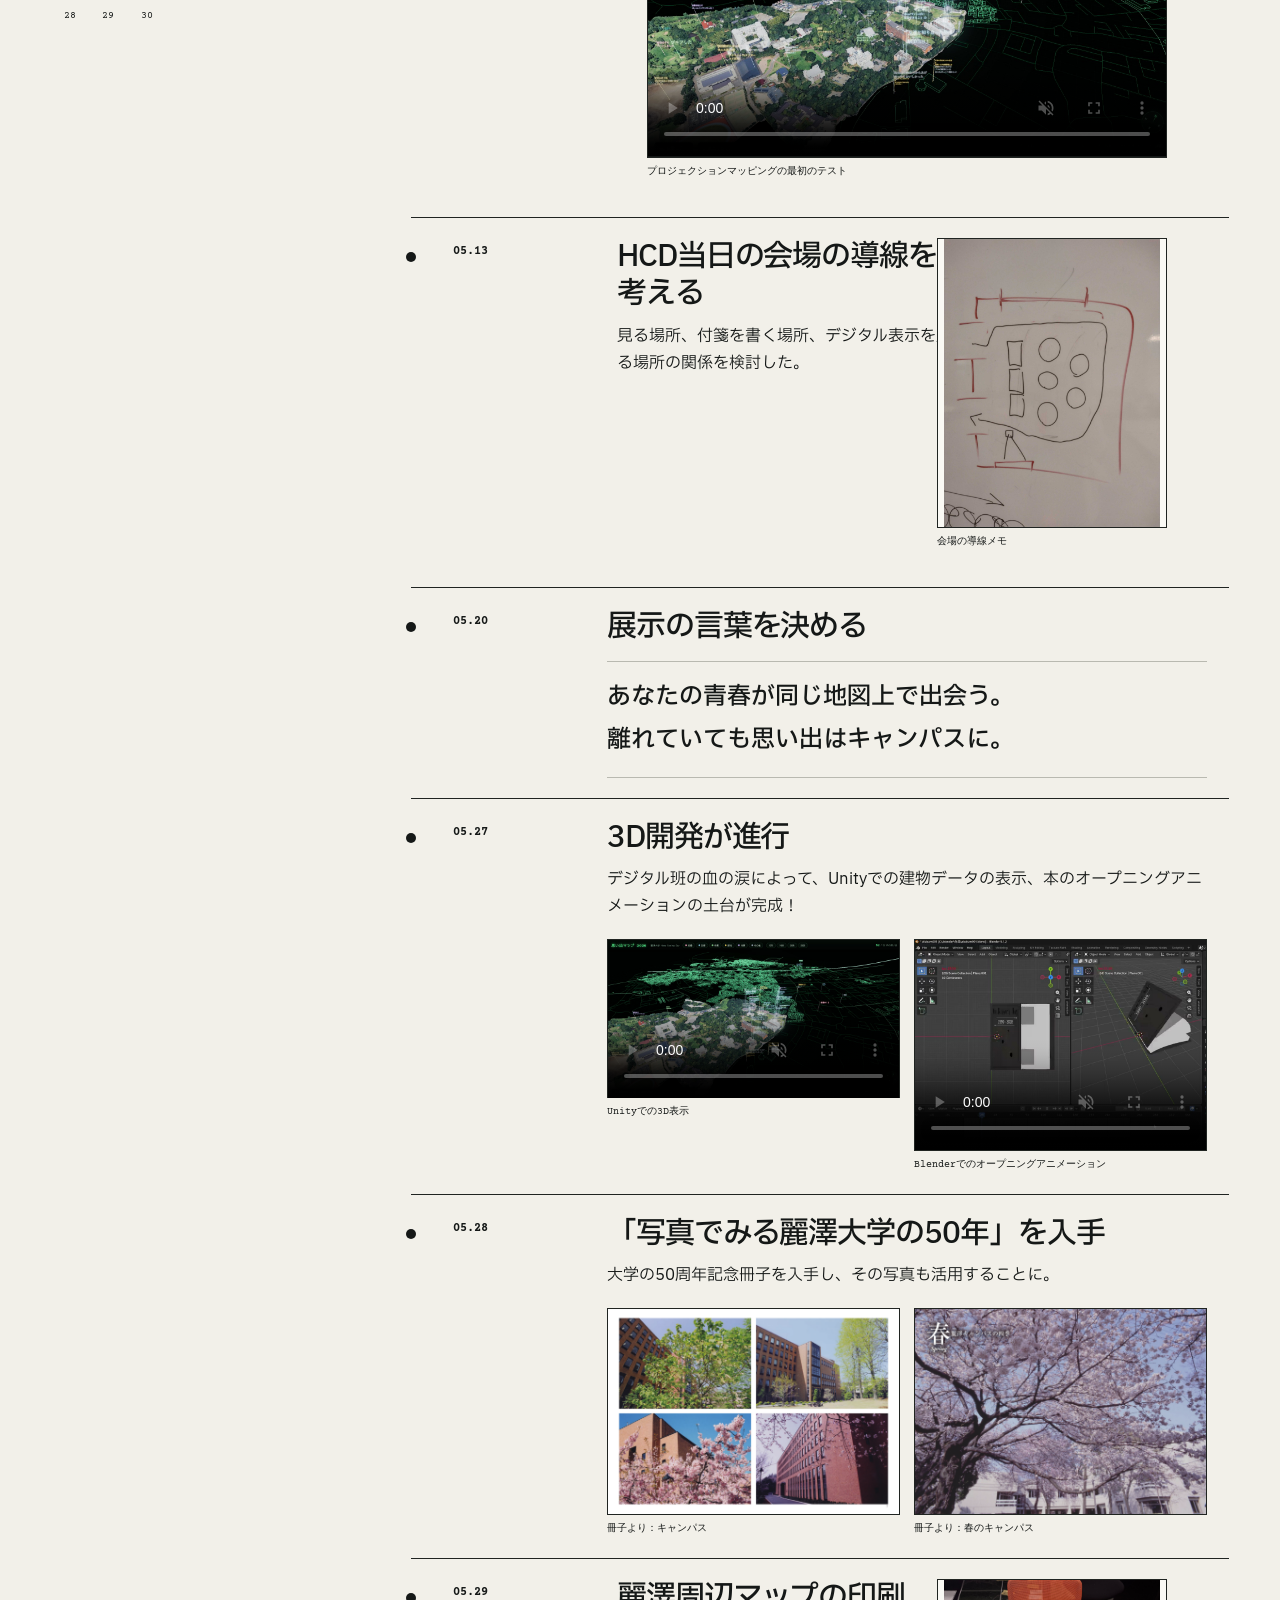
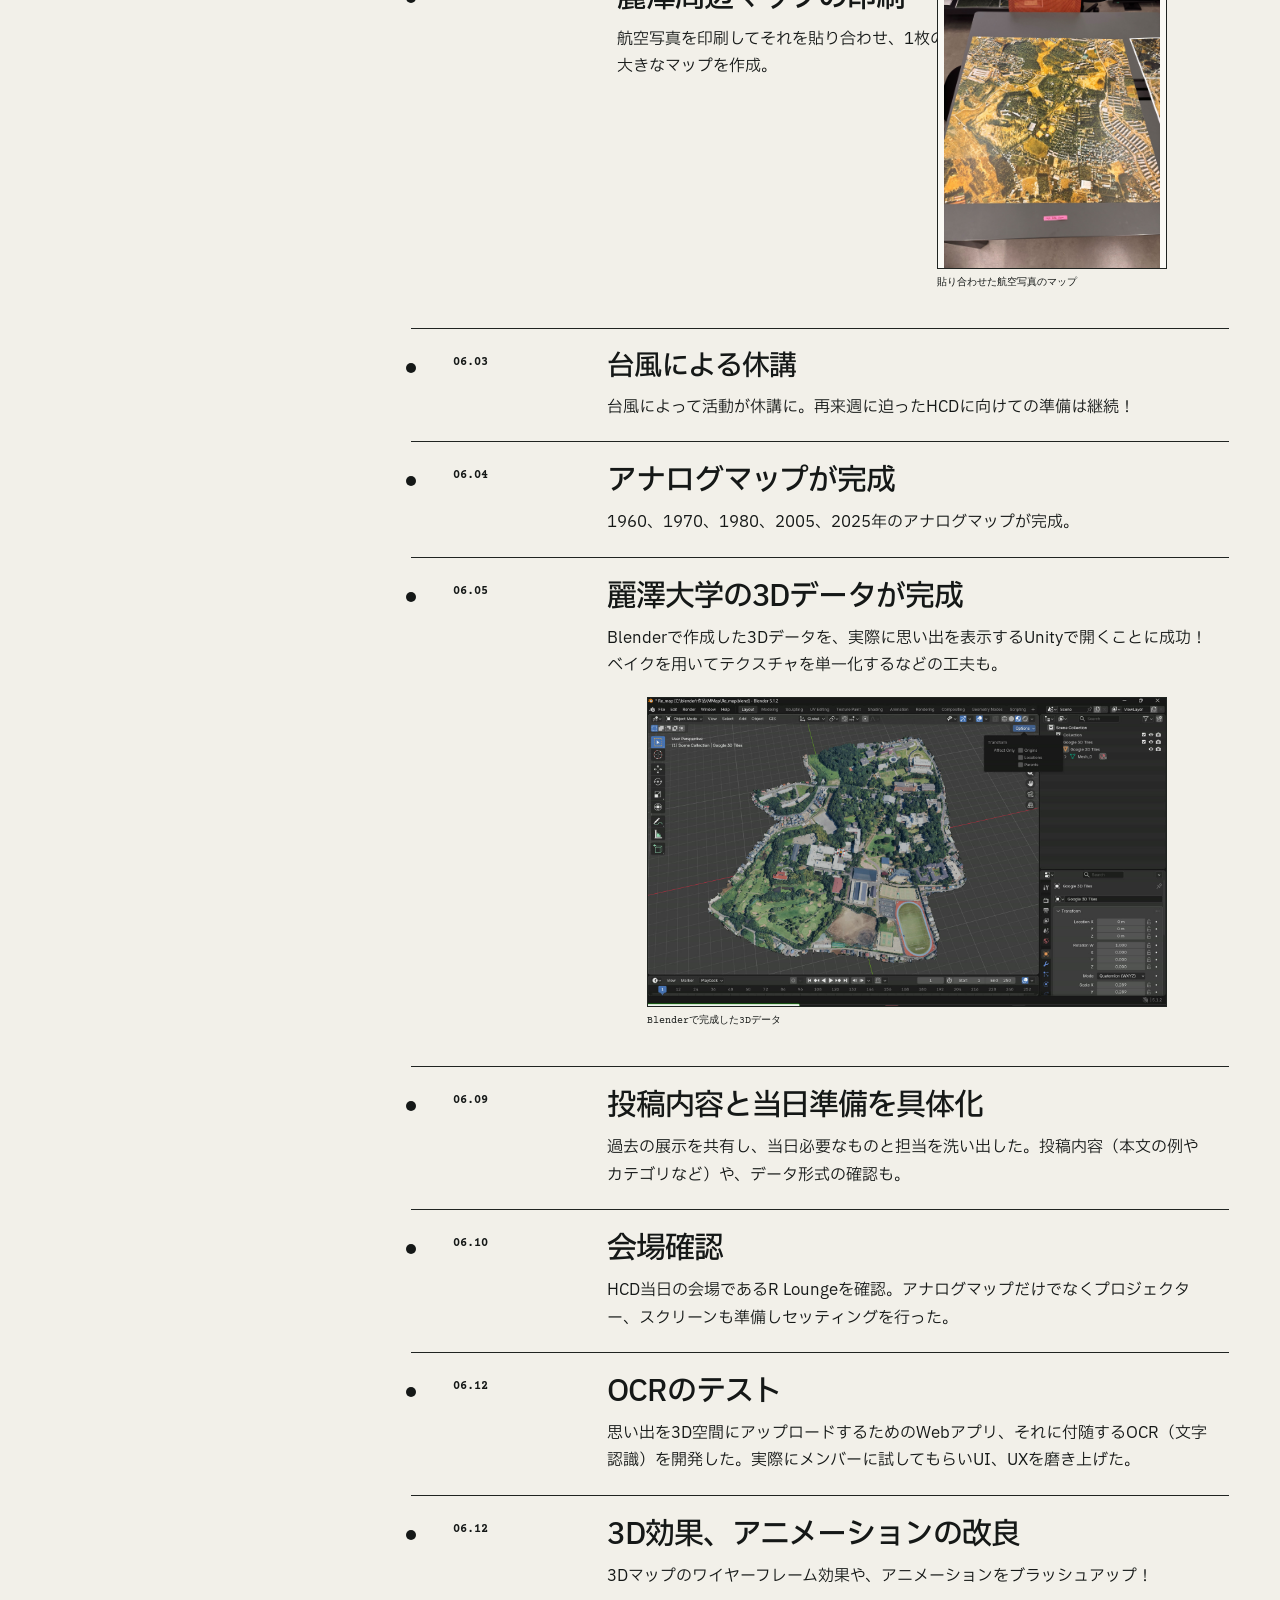
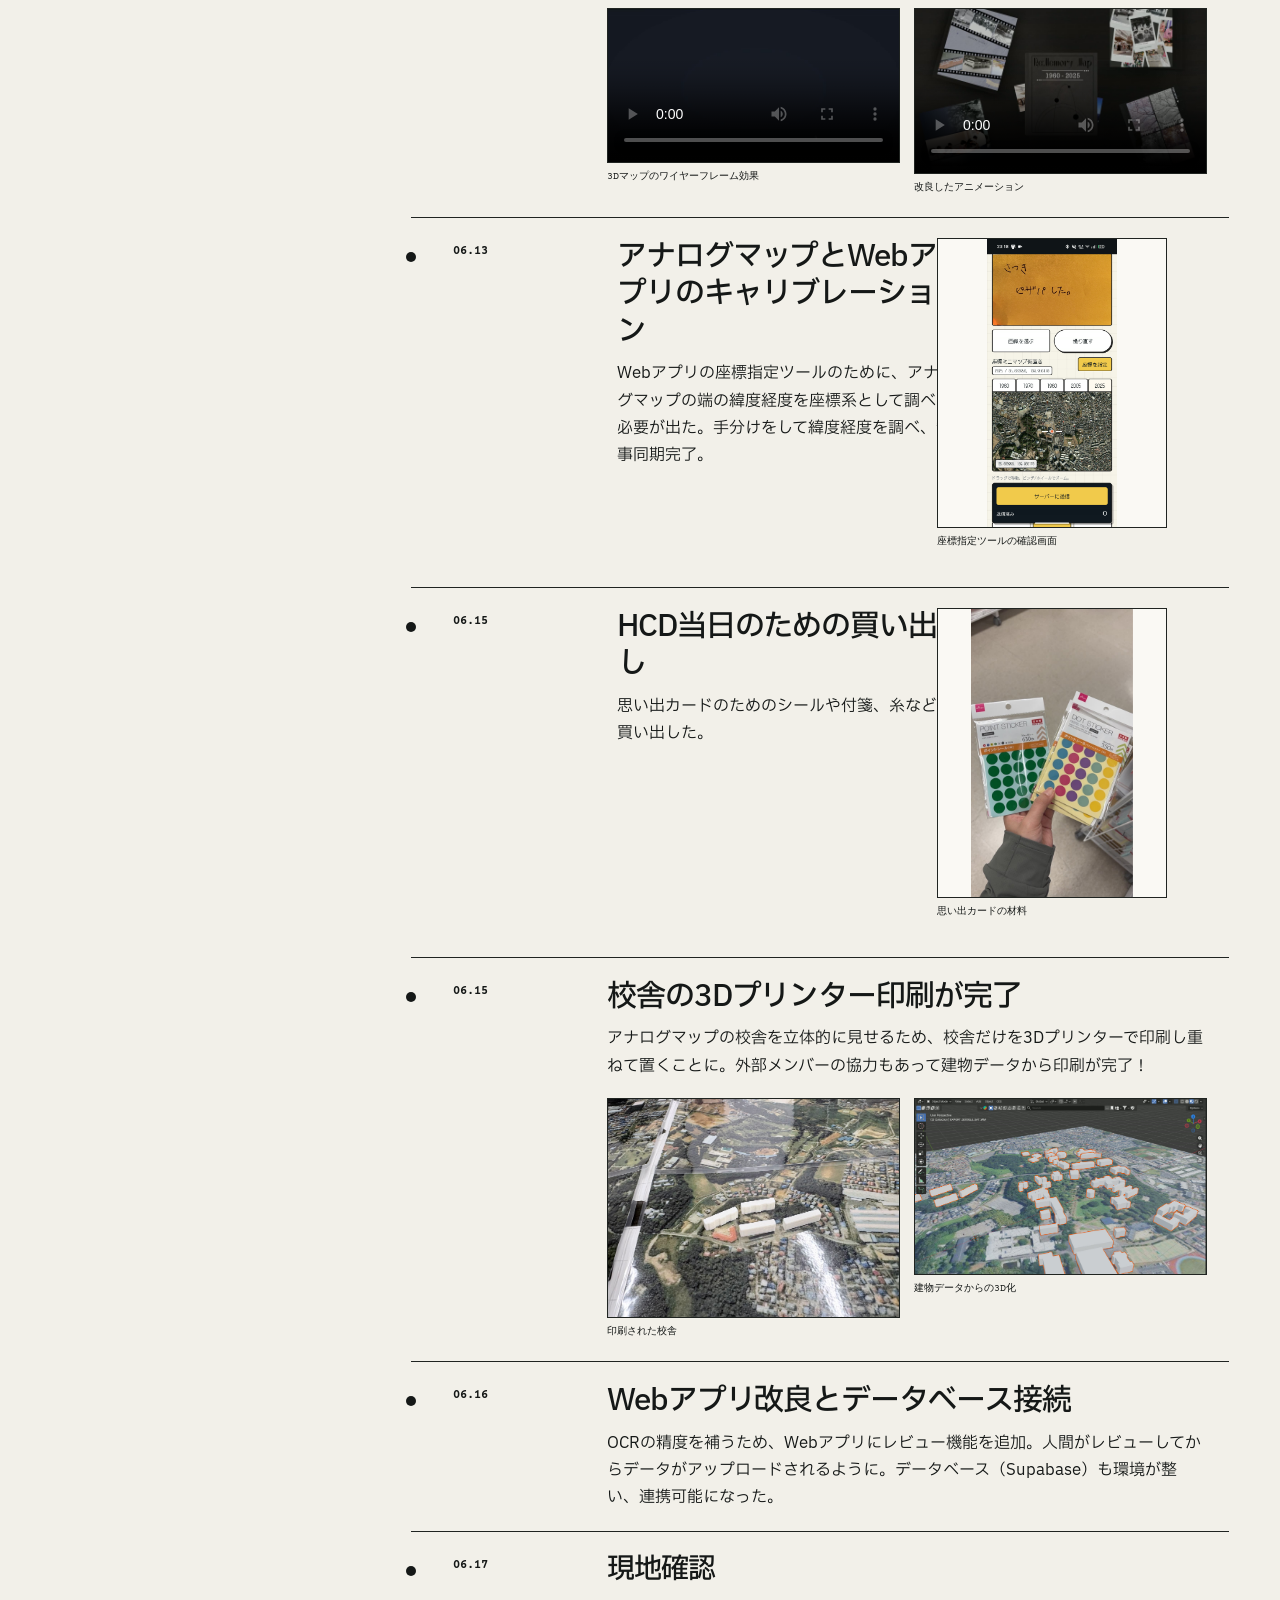
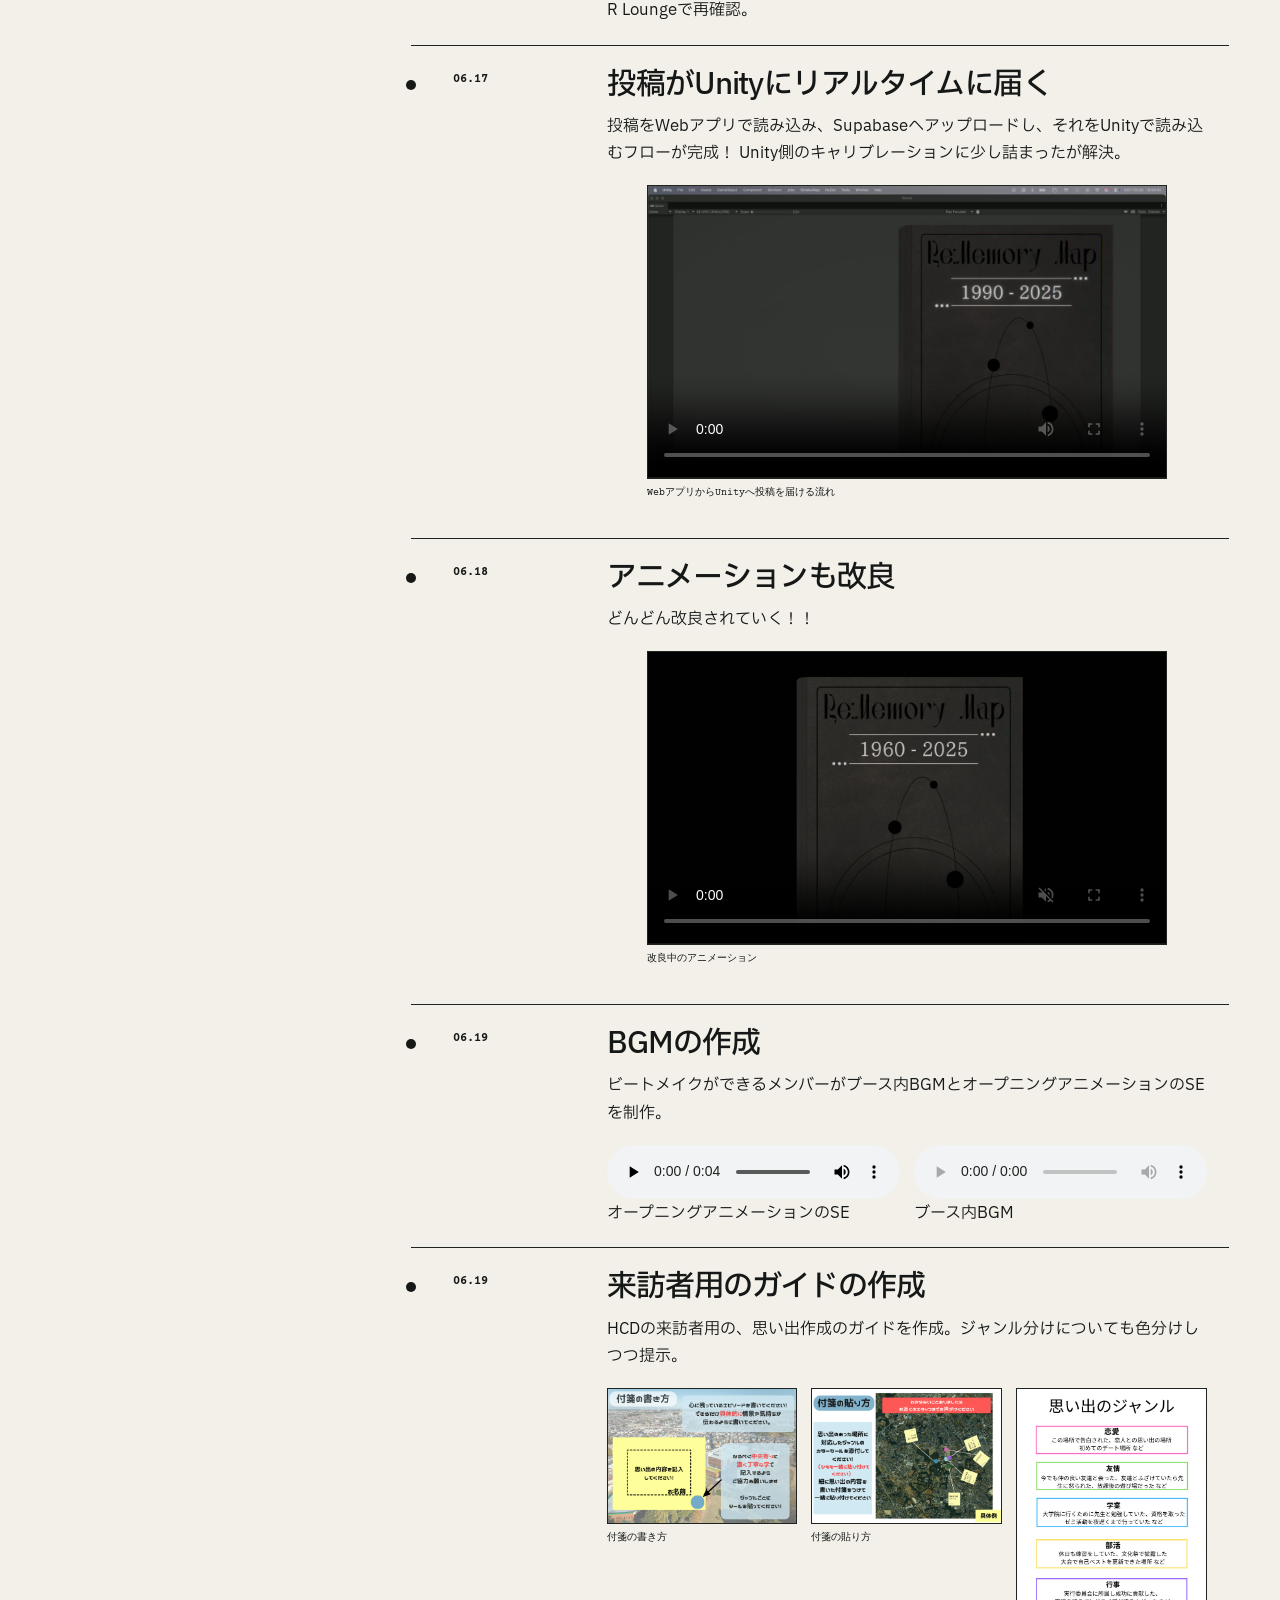
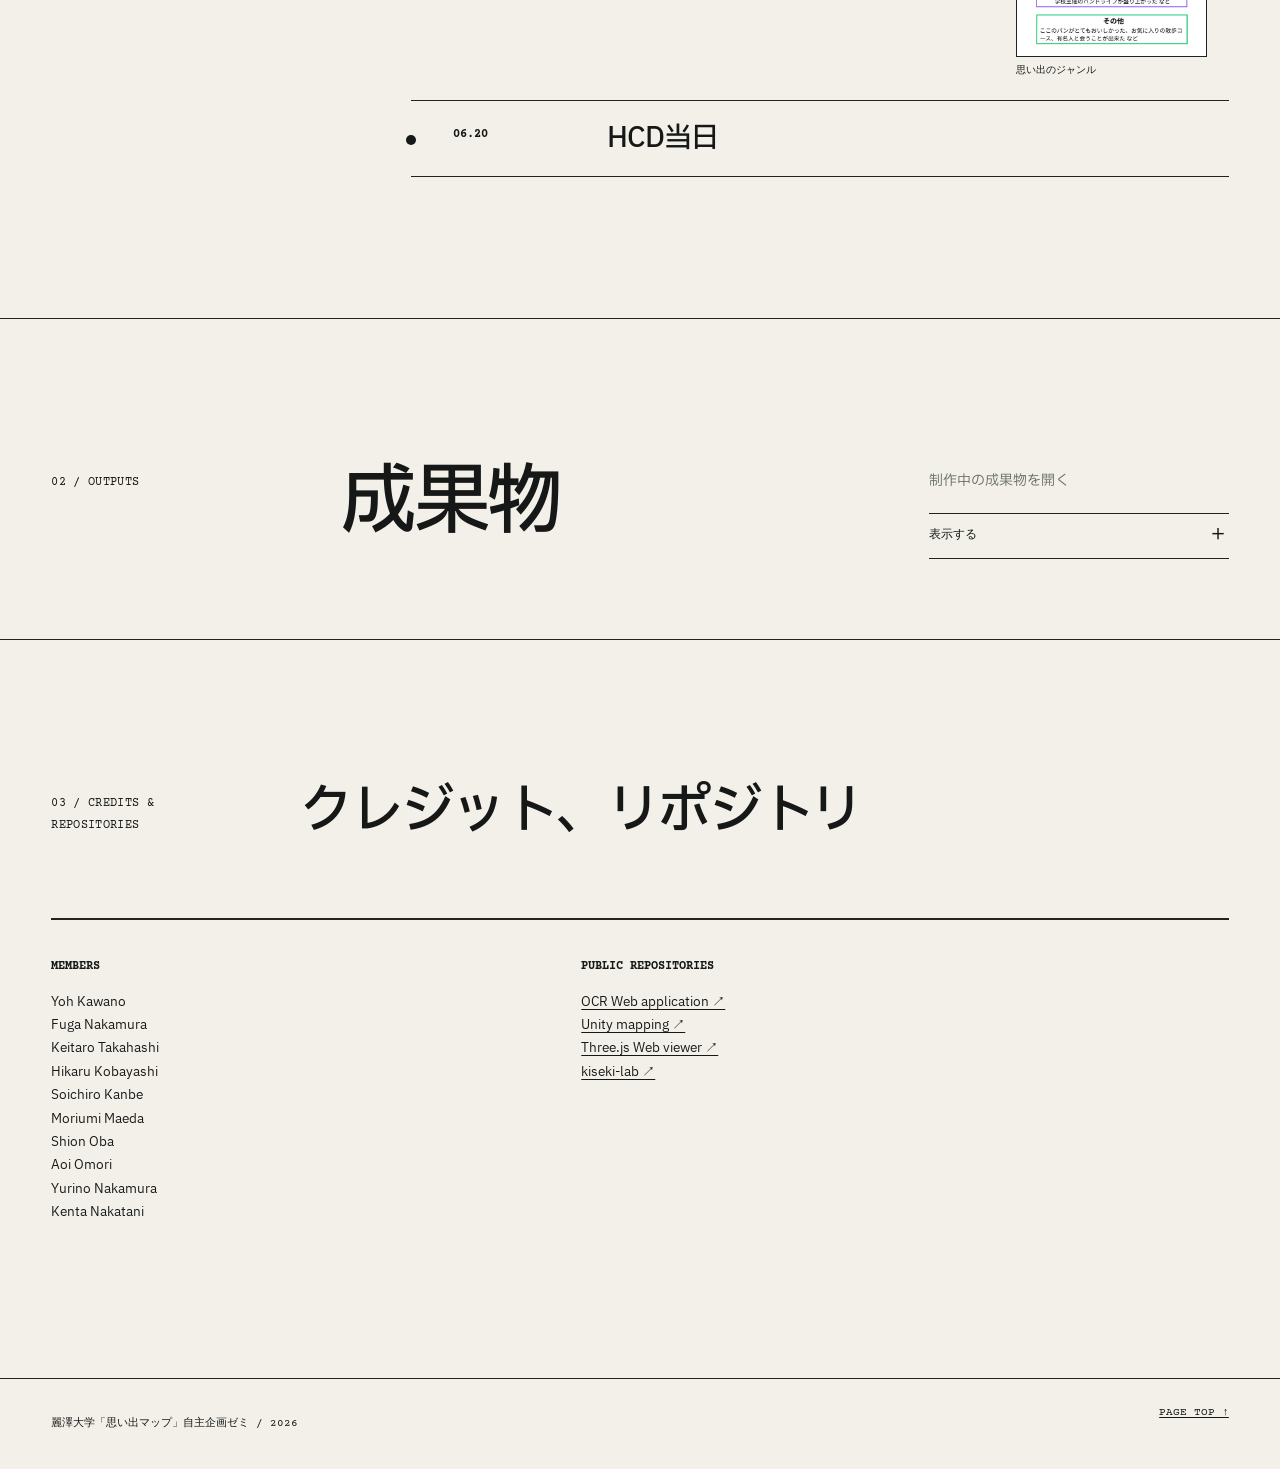
==== commit 76765827: "feat: publish carousel media and timeline updates" ====
--- a/memory-map-site/index.html
+++ b/memory-map-site/index.html
@@ -16,11 +16,11 @@
     <a class="skip-link" href="#main">本文へ移動</a>
 
     <header class="site-header">
-      <a class="brand" href="#top"><span>REITAKU UNIVERSITY</span><strong>OMOIDE MAP / 2026</strong></a>
+      <a class="brand" href="#top"><span>REITAKU UNIVERSITY</span><strong>MEMORY MAP / 2026</strong></a>
       <nav aria-label="ページ内ナビゲーション">
         <a href="#timeline">活動記録</a>
         <a href="#outputs">成果物</a>
-        <a href="#reflection">振り返り</a>
+        <a href="#credits">クレジット</a>
       </nav>
     </header>
 
@@ -36,105 +36,136 @@
 
         <div class="introduction">
           <p class="drop-cap">昨年度、滋賀県高島市で集めた「場所と思い出」をきっかけに、学生が自分たちで次の展示を企画した。舞台は麗澤大学のHome Coming Day。年代の異なるキャンパス地図を並べ、卒業生が在学当時の出来事を付箋へ記録できる場をつくった。</p>
-          <p>第2期となる今回は、紙の地図だけでなく、付箋の撮影、手書きOCR、人による確認、データベースへの保存、3D空間への表示までを一つの流れとして開発した。本ページでは、4月の企画開始から6月20日の本番、8月2日のオープンキャンパスまで、学生が何を決め、作り、直したかを記録する。</p>
+          <p>第2期となる今回は、紙の地図だけでなく、付箋の撮影、手書きOCR、人による確認、データベースへの保存、3D空間への表示までを一つの流れとして開発した。本ページでは、4月の企画開始から6月20日の本番まで、学生が何を決め、作り、直したかを記録する。</p>
         </div>
       </section>
 
       <section class="field-notes" aria-label="活動写真">
         <div class="carousel-row carousel-row--development" data-carousel>
-          <figure class="wide"><img src="./assets/capture-form.png" alt="付箋をスマートフォンで撮影する入力画面" /></figure>
-          <figure><img src="./assets/admin-review.png" alt="OCR結果を人が確認する管理画面" /></figure>
-          <figure class="wide"><img src="./assets/viewer-hero.jpg" alt="麗澤大学の3D地図と投稿を表示したWebビューア" /></figure>
-          <figure><img src="./assets/hcd-scene-01.jpg" alt="会場で3D地図の投影を調整する様子" /></figure>
-          <figure><img src="./assets/hcd-scene-04.jpg" alt="思い出マップ展示会場の全景" /></figure>
-          <figure class="wide"><img src="./assets/hcd-scene-02.jpg" alt="年代別地図と3D表示を配置した展示空間" /></figure>
+          <figure class="wide"><img src="./assets/carousel/1_開発・準備/1778654550315.jpg" alt="開発・準備の記録：思い出マップの開発画面" /></figure>
+          <figure class="wide"><img src="./assets/carousel/1_開発・準備/1778654550489.jpg" alt="開発・準備の記録：思い出マップの表示画面" /></figure>
+          <figure class="wide"><img src="./assets/carousel/1_開発・準備/image (5).png" alt="開発・準備の記録：システムの画面" /></figure>
+          <figure class="wide"><img src="./assets/carousel/1_開発・準備/スクリーンショット 2026-06-05 0.44.31.png" alt="開発・準備の記録：地図表示のスクリーンショット" /></figure>
+          <figure class="wide"><img src="./assets/carousel/1_開発・準備/viewer-hero.jpg" alt="開発・準備の記録：麗澤大学の3D地図と投稿を表示したWebビューア" /></figure>
+          <figure><img src="./assets/carousel/1_開発・準備/admin-review.png" alt="開発・準備の記録：OCR結果を人が確認する管理画面" /></figure>
+          <figure><img src="./assets/carousel/1_開発・準備/capture-form.png" alt="開発・準備の記録：付箋をスマートフォンで撮影する入力画面" /></figure>
+          <figure><img src="./assets/carousel/1_開発・準備/IMG_20260616_223334887.jpg" alt="開発・準備の記録：開発中の作業風景" /></figure>
+          <figure><img src="./assets/carousel/1_開発・準備/IMG_8695.jpg" alt="開発・準備の記録：地図を使った検討の様子" /></figure>
+          <figure class="wide"><video autoplay muted loop playsinline preload="metadata" poster="./assets/carousel/1_開発・準備/パターン-1-ノーマル-poster.jpg" aria-label="開発・準備の記録：3D地図の表示動画"><source src="./assets/carousel/1_開発・準備/パターン-1-ノーマル-web.mp4" type="video/mp4" /></video></figure>
+          <figure class="wide"><video autoplay muted loop playsinline preload="metadata" poster="./assets/carousel/1_開発・準備/画面収録-0616-poster.jpg" aria-label="開発・準備の記録：開発画面の収録動画"><source src="./assets/carousel/1_開発・準備/画面収録-0616-web.mp4" type="video/mp4" /></video></figure>
         </div>
-        <div class="carousel-row carousel-row--event" data-carousel>
-          <figure><img src="./assets/hcd-scene-03.jpg" alt="スクリーンに投影された思い出の3D表示" /></figure>
-          <figure class="wide"><img src="./assets/hcd-scene-01.jpg" alt="展示会場でUnity表示を確認する様子" /></figure>
-          <figure><img src="./assets/hcd-scene-04.jpg" alt="思い出マップ展示会場の全景" /></figure>
-          <figure class="wide"><img src="./assets/hcd-scene-02.jpg" alt="年代別地図と3D表示を配置した展示空間" /></figure>
-          <figure><img src="./assets/hcd-scene-03.jpg" alt="スクリーンに投影された思い出の3D表示" /></figure>
-          <figure class="wide"><img src="./assets/viewer-hero.jpg" alt="麗澤大学の3D地図と投稿を表示したWebビューア" /></figure>
+        <div class="carousel-row carousel-row--production" data-carousel>
+          <figure><img src="./assets/carousel/2_当日/IMG_20260620_121825438.jpg" alt="当日の記録：Home Coming Dayの会場風景" /></figure>
+          <figure class="wide"><img src="./assets/carousel/2_当日/IMG_20260620_153904702.jpg" alt="当日の記録：展示会場の様子" /></figure>
+          <figure class="wide"><img src="./assets/carousel/2_当日/IMG_20260620_154144588.jpg" alt="当日の記録：展示を体験する様子" /></figure>
+          <figure class="wide"><img src="./assets/carousel/2_当日/IMG_3581.jpg" alt="当日の記録：会場での活動風景" /></figure>
+          <figure class="wide"><img src="./assets/carousel/2_当日/PXL_20260610_021032908.MP.jpg" alt="当日の記録：展示の準備風景" /></figure>
+          <figure class="wide"><img src="./assets/carousel/2_当日/PXL_20260610_023759696.MP.jpg" alt="当日の記録：会場での展示風景" /></figure>
+          <figure class="wide"><video autoplay muted loop playsinline preload="metadata" poster="./assets/carousel/2_当日/IMG_3564-poster.jpg" aria-label="当日の記録：会場の動画"><source src="./assets/carousel/2_当日/IMG_3564-web.mp4" type="video/mp4" /></video></figure>
+          <figure class="wide"><video autoplay muted loop playsinline preload="metadata" poster="./assets/carousel/2_当日/IMG_3732-poster.jpg" aria-label="当日の記録：展示の動画"><source src="./assets/carousel/2_当日/IMG_3732-web.mp4" type="video/mp4" /></video></figure>
+          <figure class="wide"><video autoplay muted loop playsinline preload="metadata" poster="./assets/carousel/2_当日/IMG_8439-poster.jpg" aria-label="当日の記録：会場の動画"><source src="./assets/carousel/2_当日/IMG_8439-web.mp4" type="video/mp4" /></video></figure>
+          <figure class="wide"><video autoplay muted loop playsinline preload="metadata" poster="./assets/carousel/2_当日/VID_20260620_164912173-poster.jpg" aria-label="当日の記録：本番の記録動画"><source src="./assets/carousel/2_当日/VID_20260620_164912173-web.mp4" type="video/mp4" /></video></figure>
         </div>
       </section>
 
       <section class="synopsis" aria-label="活動概要">
         <div class="synopsis-copy">
           <div class="synopsis-col">
-            <p class="drop-cap">2026年春、麗澤大学の自主企画ゼミとして集まった学生が、卒業生と在校生の記憶を同じ地図の上へ集める展示を企画し、4月の構想から8月の再実践まで、決めたこと、作ったもの、直したところを時系列で記録する。</p>
+            <p class="drop-cap">2026年春、麗澤大学の自主企画ゼミとして集まった学生が、卒業生と在校生の記憶を同じ地図の上へ集める展示を企画し、4月の構想から6月20日の本番まで、決めたこと、作ったもの、直したところを時系列で記録する。</p>
             <p>アナログ班は年代の異なるキャンパス地図を印刷してラミネート加工し、六つのカテゴリに色を割り当てた付箋と紐で、思い出とその場所を紙の上に結ぶ。技術班はスマートフォンでの付箋撮影、手書きOCR、人の目による確認、データベースへの保存、Unityでのリアルタイム表示までを一本の経路としてつなぐ。</p>
           </div>
           <div class="synopsis-col">
             <p>細部の完成度より先に端から端まで通す判断を置く。本番三日前には投稿地点と3D上の表示位置がずれ、原因がUnityの単位設定にあると突き止めて座標を補正し、6月20日のHome Coming Dayで紙と3Dが同じ会場で動く展示を成立させる。</p>
-            <p>振り返りでは、当日の分担とシステムの本番稼働を成果として残す一方、参加方法の説明、進捗の共有、古地図の背景知識を次に直す点として記録。その課題を抱えたまま対象と会場を変え、8月2日のオープンキャンパスで再び実践へ。来場者数や投稿数といった定量的な成果は、確認でき次第この記録へ追記する。</p>
+            <p>当日の分担とシステムの本番稼働まで、準備の過程で決めたことと直したことを記録する。</p>
           </div>
         </div>
       </section>
 
       <section id="timeline" class="timeline-section" aria-labelledby="timeline-title">
         <div class="section-heading timeline-heading">
-          <p class="chapter">01 / ACTIVITY CALENDAR</p>
-          <h2 id="timeline-title">企画から公開実践まで</h2>
-          <p>日付を選ぶか、そのまま下へスクロールして活動を追えます。</p>
+          <p class="chapter">01 / ACTIVITY NOTES</p>
+          <h2 id="timeline-title">活動カレンダー</h2>
         </div>
 
         <div class="date-rail" aria-label="活動日を選ぶ">
-          <span>APR—AUG</span>
+          <span>MAR—JUN</span>
+          <button type="button" data-target="entry-0328">03.28</button>
           <button type="button" data-target="entry-0415">04.15</button>
+          <button type="button" data-target="entry-0422">04.22</button>
           <button type="button" data-target="entry-0429">04.29</button>
+          <button type="button" data-target="entry-0502">05.02</button>
+          <button type="button" data-target="entry-0513">05.13</button>
+          <button type="button" data-target="entry-0520">05.20</button>
           <button type="button" data-target="entry-0527">05.27</button>
-          <button type="button" data-target="entry-0617">06.17</button>
-          <button type="button" data-target="entry-0620">06.20</button>
-          <button type="button" data-target="entry-0705">07.05</button>
-          <button type="button" data-target="entry-0802">08.02</button>
+          <button type="button" data-target="entry-0528">05.28</button>
+          <button type="button" data-target="entry-0529">05.29</button>
+          <button type="button" data-target="entry-made-0603">06.03</button>
+          <button type="button" data-target="entry-made-0604">06.04</button>
+          <button type="button" data-target="entry-made-0605">06.05</button>
+          <button type="button" data-target="entry-made-0609">06.09</button>
+          <button type="button" data-target="entry-made-0610">06.10</button>
+          <button type="button" data-target="entry-made-0612-ocr">06.12</button>
+          <button type="button" data-target="entry-made-0613">06.13</button>
+          <button type="button" data-target="entry-made-0615-shopping">06.15</button>
+          <button type="button" data-target="entry-made-0616">06.16</button>
+          <button type="button" data-target="entry-made-0617-site">06.17</button>
+          <button type="button" data-target="entry-made-0618">06.18</button>
+          <button type="button" data-target="entry-made-0619-bgm">06.19</button>
+          <button type="button" data-target="entry-made-0620">06.20</button>
         </div>
 
         <div class="timeline-layout">
-          <aside class="calendar-panel" aria-label="2026年4月から8月の活動カレンダー">
-            <div class="calendar-head"><span>2026</span><small>APR—AUG</small></div>
+          <div class="timeline-list timeline-list--madebymoriumi">
+            <article id="entry-0328" class="timeline-entry compact" data-date="03.28"><p class="entry-meta"><time datetime="2026-03-28">03.28</time></p><h3>自主企画ゼミの準備</h3><p>メンバー集め、開講日決めなど。</p></article>
+            <article id="entry-0415" class="timeline-entry" data-date="04.15"><p class="entry-meta"><time datetime="2026-04-15">04.15</time></p><h3>自主企画ゼミが始動</h3><p>ゼミについての認識をすり合わせ、Home Coming Dayに参加すること、その後も続けられる思い出マップの企画を話し合った。</p><p class="entry-note">＋ 追加メンバーが参加！</p></article>
+            <article id="entry-0422" class="timeline-entry compact" data-date="04.22"><p class="entry-meta"><time datetime="2026-04-22">04.22</time></p><h3>UIの模索</h3><p>アルバム、フィルム、日記、カレンダーなど、思い出を表示するUI（ユーザーインターフェイス）について話し合った。</p></article>
+            <article id="entry-0429" class="timeline-entry" data-date="04.29"><p class="entry-meta"><time datetime="2026-04-29">04.29</time></p><h3>アナログ班とデジタル班に分かれる</h3><p>地図と年代写真の展示と、投稿を3D空間へ表示する仕組みを並行して進めることにした。</p></article>
+            <article id="entry-0502" class="timeline-entry media-entry" data-date="05.02"><p class="entry-meta"><time datetime="2026-05-02">05.02</time></p><h3>Unityのデモ作成</h3><p>HCD当日のプロジェクションマッピングの最初のテスト。</p><figure class="entry-media"><video controls playsinline preload="metadata" poster="./assets/viewer-hero.jpg"><source src="./assets/timeline/0502-unity-demo.mp4" type="video/mp4" />お使いのブラウザは動画再生に対応していません。</video><figcaption>プロジェクションマッピングの最初のテスト</figcaption></figure></article>
+            <article id="entry-0513" class="timeline-entry media-entry media-entry--portrait" data-date="05.13"><p class="entry-meta"><time datetime="2026-05-13">05.13</time></p><h3>HCD当日の会場の導線を考える</h3><p>見る場所、付箋を書く場所、デジタル表示を見る場所の関係を検討した。</p><figure class="entry-media"><img src="./assets/timeline/0513-flow.jpg" alt="会場の見る場所、付箋を書く場所、デジタル表示を見る場所を手書きで検討した図" loading="lazy" /><figcaption>会場の導線メモ</figcaption></figure></article>
+            <article id="entry-0520" class="timeline-entry decision" data-date="05.20"><p class="entry-meta"><time datetime="2026-05-20">05.20</time></p><h3>展示の言葉を決める</h3><blockquote>あなたの青春が同じ地図上で出会う。<br />離れていても思い出はキャンパスに。</blockquote></article>
+            <article id="entry-0527" class="timeline-entry media-entry" data-date="05.27"><p class="entry-meta"><time datetime="2026-05-27">05.27</time></p><h3>3D開発が進行</h3><p>デジタル班の血の涙によって、Unityでの建物データの表示、本のオープニングアニメーションの土台が完成！</p><div class="entry-media pair"><figure><video controls playsinline preload="metadata" poster="./assets/viewer-hero.jpg"><source src="./assets/timeline/0527-unity.mp4" type="video/mp4" /></video><figcaption>Unityでの3D表示</figcaption></figure><figure><video controls playsinline preload="metadata" poster="./assets/timeline/0527-blender-first-frame.jpg"><source src="./assets/timeline/0527-blender.mp4" type="video/mp4" /></video><figcaption>Blenderでのオープニングアニメーション</figcaption></figure></div></article>
+            <article id="entry-0528" class="timeline-entry media-entry" data-date="05.28"><p class="entry-meta"><time datetime="2026-05-28">05.28</time></p><h3>「写真でみる麗澤大学の50年」を入手</h3><p>大学の50周年記念冊子を入手し、その写真も活用することに。</p><div class="entry-media pair"><figure><img src="./assets/timeline/0528-book-campus.jpg" alt="麗澤大学のキャンパス写真が並ぶ50周年記念冊子" loading="lazy" /><figcaption>冊子より：キャンパス</figcaption></figure><figure><img src="./assets/timeline/0528-book-spring.jpg" alt="桜の写真が掲載された麗澤大学の50周年記念冊子" loading="lazy" /><figcaption>冊子より：春のキャンパス</figcaption></figure></div></article>
+            <article id="entry-0529" class="timeline-entry media-entry media-entry--portrait" data-date="05.29"><p class="entry-meta"><time datetime="2026-05-29">05.29</time></p><h3>麗澤周辺マップの印刷</h3><p>航空写真を印刷してそれを貼り合わせ、1枚の大きなマップを作成。</p><figure class="entry-media"><img src="./assets/timeline/0529-map.jpg" alt="印刷した航空写真を貼り合わせた大きな麗澤周辺マップ" loading="lazy" /><figcaption>貼り合わせた航空写真のマップ</figcaption></figure></article>
+            <article id="entry-made-0603" class="timeline-entry compact" data-date="06.03"><p class="entry-meta"><time datetime="2026-06-03">06.03</time></p><h3>台風による休講</h3><p>台風によって活動が休講に。再来週に迫ったHCDに向けての準備は継続！</p></article>
+            <article id="entry-made-0604" class="timeline-entry" data-date="06.04"><p class="entry-meta"><time datetime="2026-06-04">06.04</time></p><h3>アナログマップが完成</h3><p>1960、1970、1980、2005、2025年のアナログマップが完成。</p></article>
+            <article id="entry-made-0605" class="timeline-entry media-entry" data-date="06.05"><p class="entry-meta"><time datetime="2026-06-05">06.05</time></p><h3>麗澤大学の3Dデータが完成</h3><p>Blenderで作成した3Dデータを、実際に思い出を表示するUnityで開くことに成功！ ベイクを用いてテクスチャを単一化するなどの工夫も。</p><figure class="entry-media"><img src="./assets/timeline/0605-3d-data.jpg" alt="Blenderで表示した麗澤大学の3Dデータ" loading="lazy" /><figcaption>Blenderで完成した3Dデータ</figcaption></figure></article>
+            <article id="entry-made-0609" class="timeline-entry" data-date="06.09"><p class="entry-meta"><time datetime="2026-06-09">06.09</time></p><h3>投稿内容と当日準備を具体化</h3><p>過去の展示を共有し、当日必要なものと担当を洗い出した。投稿内容（本文の例やカテゴリなど）や、データ形式の確認も。</p></article>
+            <article id="entry-made-0610" class="timeline-entry" data-date="06.10"><p class="entry-meta"><time datetime="2026-06-10">06.10</time></p><h3>会場確認</h3><p>HCD当日の会場であるR Loungeを確認。アナログマップだけでなくプロジェクター、スクリーンも準備しセッティングを行った。</p></article>
+            <article id="entry-made-0612-ocr" class="timeline-entry" data-date="06.12"><p class="entry-meta"><time datetime="2026-06-12">06.12</time></p><h3>OCRのテスト</h3><p>思い出を3D空間にアップロードするためのWebアプリ、それに付随するOCR（文字認識）を開発した。実際にメンバーに試してもらいUI、UXを磨き上げた。</p></article>
+            <article id="entry-made-0612-3d" class="timeline-entry media-entry" data-date="06.12"><p class="entry-meta"><time datetime="2026-06-12">06.12</time></p><h3>3D効果、アニメーションの改良</h3><p>3Dマップのワイヤーフレーム効果や、アニメーションをブラッシュアップ！</p><div class="entry-media pair"><figure><video controls playsinline preload="metadata" poster="./assets/timeline/0612-wireframe-poster.jpg"><source src="./assets/timeline/0612-wireframe.mp4" type="video/mp4" /></video><figcaption>3Dマップのワイヤーフレーム効果</figcaption></figure><figure><video controls playsinline preload="metadata" poster="./assets/timeline/0612-animation-poster.jpg"><source src="./assets/timeline/0612-animation.mp4" type="video/mp4" /></video><figcaption>改良したアニメーション</figcaption></figure></div></article>
+            <article id="entry-made-0613" class="timeline-entry media-entry media-entry--portrait" data-date="06.13"><p class="entry-meta"><time datetime="2026-06-13">06.13</time></p><h3>アナログマップとWebアプリのキャリブレーション</h3><p>Webアプリの座標指定ツールのために、アナログマップの端の緯度経度を座標系として調べる必要が出た。手分けをして緯度経度を調べ、無事同期完了。</p><figure class="entry-media"><img src="./assets/timeline/0613-calibration.jpg" alt="アナログマップとWebアプリの座標を合わせる画面" loading="lazy" /><figcaption>座標指定ツールの確認画面</figcaption></figure></article>
+            <article id="entry-made-0615-shopping" class="timeline-entry media-entry media-entry--portrait" data-date="06.15"><p class="entry-meta"><time datetime="2026-06-15">06.15</time></p><h3>HCD当日のための買い出し</h3><p>思い出カードのためのシールや付箋、糸などを買い出した。</p><figure class="entry-media"><img src="./assets/timeline/0615-shopping.jpg" alt="思い出カードに使うシールや付箋" loading="lazy" /><figcaption>思い出カードの材料</figcaption></figure></article>
+            <article id="entry-made-0615-print" class="timeline-entry media-entry" data-date="06.15"><p class="entry-meta"><time datetime="2026-06-15">06.15</time></p><h3>校舎の3Dプリンター印刷が完了</h3><p>アナログマップの校舎を立体的に見せるため、校舎だけを3Dプリンターで印刷し重ねて置くことに。外部メンバーの協力もあって建物データから印刷が完了！</p><div class="entry-media pair"><figure><img src="./assets/timeline/0615-3d-print.jpg" alt="3Dプリンターで印刷した校舎" loading="lazy" /><figcaption>印刷された校舎</figcaption></figure><figure><img src="./assets/timeline/0615-3d-campus.jpg" alt="校舎を3D化したBlenderの画面" loading="lazy" /><figcaption>建物データからの3D化</figcaption></figure></div></article>
+            <article id="entry-made-0616" class="timeline-entry" data-date="06.16"><p class="entry-meta"><time datetime="2026-06-16">06.16</time></p><h3>Webアプリ改良とデータベース接続</h3><p>OCRの精度を補うため、Webアプリにレビュー機能を追加。人間がレビューしてからデータがアップロードされるように。データベース（Supabase）も環境が整い、連携可能になった。</p></article>
+            <article id="entry-made-0617-site" class="timeline-entry compact" data-date="06.17"><p class="entry-meta"><time datetime="2026-06-17">06.17</time></p><h3>現地確認</h3><p>R Loungeで再確認。</p></article>
+            <article id="entry-made-0617-realtime" class="timeline-entry media-entry" data-date="06.17"><p class="entry-meta"><time datetime="2026-06-17">06.17</time></p><h3>投稿がUnityにリアルタイムに届く</h3><p>投稿をWebアプリで読み込み、Supabaseへアップロードし、それをUnityで読み込むフローが完成！ Unity側のキャリブレーションに少し詰まったが解決。</p><figure class="entry-media"><video controls playsinline preload="metadata" poster="./assets/timeline/0617-realtime-poster.jpg"><source src="./assets/timeline/0617-realtime.mp4" type="video/mp4" /></video><figcaption>WebアプリからUnityへ投稿を届ける流れ</figcaption></figure></article>
+            <article id="entry-made-0618" class="timeline-entry media-entry" data-date="06.18"><p class="entry-meta"><time datetime="2026-06-18">06.18</time></p><h3>アニメーションも改良</h3><p>どんどん改良されていく！！</p><figure class="entry-media"><video controls playsinline preload="metadata" poster="./assets/timeline/0618-animation-poster.jpg"><source src="./assets/timeline/0618-animation.mp4" type="video/mp4" /></video><figcaption>改良中のアニメーション</figcaption></figure></article>
+            <article id="entry-made-0619-bgm" class="timeline-entry media-entry" data-date="06.19"><p class="entry-meta"><time datetime="2026-06-19">06.19</time></p><h3>BGMの作成</h3><p>ビートメイクができるメンバーがブース内BGMとオープニングアニメーションのSEを制作。</p><div class="entry-audio pair"><figure><audio controls preload="metadata"><source src="./assets/timeline/0619-bgm-short.mp3" type="audio/mpeg" /></audio><figcaption>オープニングアニメーションのSE</figcaption></figure><figure><audio controls preload="metadata"><source src="./assets/timeline/0619-bgm-campanella.mp3" type="audio/mpeg" /></audio><figcaption>ブース内BGM</figcaption></figure></div></article>
+            <article id="entry-made-0619-guide" class="timeline-entry media-entry" data-date="06.19"><p class="entry-meta"><time datetime="2026-06-19">06.19</time></p><h3>来訪者用のガイドの作成</h3><p>HCDの来訪者用の、思い出作成のガイドを作成。ジャンル分けについても色分けしつつ提示。</p><div class="entry-media triple"><figure><img src="./assets/timeline/0619-guide-writing.jpg" alt="思い出カードの付箋の書き方ガイド" loading="lazy" /><figcaption>付箋の書き方</figcaption></figure><figure><img src="./assets/timeline/0619-guide-sticking.jpg" alt="思い出カードの付箋の貼り方ガイド" loading="lazy" /><figcaption>付箋の貼り方</figcaption></figure><figure><img src="./assets/timeline/0619-genres.jpg" alt="思い出のジャンルを色分けしたガイド" loading="lazy" /><figcaption>思い出のジャンル</figcaption></figure></div></article>
+            <article id="entry-made-0620" class="timeline-entry compact" data-date="06.20"><p class="entry-meta"><time datetime="2026-06-20">06.20</time></p><h3>HCD当日</h3></article>
+          </div>
+
+          <aside class="calendar-panel" aria-label="2026年3月から6月の活動カレンダー">
+            <div class="calendar-head"><span>2026</span><small>MAR—JUN</small></div>
             <div class="calendar-weekdays" aria-hidden="true"><span>日</span><span>月</span><span>火</span><span>水</span><span>木</span><span>金</span><span>土</span></div>
             <div class="calendar-months">
+              <section class="mini-month" data-month="3" aria-label="2026年3月"><h3><span>03</span> MAR</h3><div class="days"><span>1</span><span>2</span><span>3</span><span>4</span><span>5</span><span>6</span><span>7</span><span>8</span><span>9</span><span>10</span><span>11</span><span>12</span><span>13</span><span>14</span><span>15</span><span>16</span><span>17</span><span>18</span><span>19</span><span>20</span><span>21</span><span>22</span><span>23</span><span>24</span><span>25</span><span>26</span><span>27</span><button data-target="entry-0328">28</button><span>29</span><span>30</span><span>31</span></div></section>
               <section class="mini-month" data-month="4" aria-label="2026年4月"><h3><span>04</span> APR</h3><div class="days"><i></i><i></i><i></i><span>1</span><span>2</span><span>3</span><span>4</span><span>5</span><span>6</span><span>7</span><span>8</span><span>9</span><span>10</span><span>11</span><span>12</span><span>13</span><span>14</span><button data-target="entry-0415">15</button><span>16</span><span>17</span><span>18</span><span>19</span><span>20</span><span>21</span><button data-target="entry-0422">22</button><span>23</span><span>24</span><span>25</span><span>26</span><span>27</span><span>28</span><button data-target="entry-0429">29</button><span>30</span></div></section>
-              <section class="mini-month" data-month="5" aria-label="2026年5月"><h3><span>05</span> MAY</h3><div class="days"><i></i><i></i><i></i><i></i><i></i><span>1</span><button data-target="entry-0502">2</button><span>3</span><span>4</span><span>5</span><span>6</span><span>7</span><span>8</span><span>9</span><span>10</span><span>11</span><span>12</span><button data-target="entry-0513">13</button><span>14</span><span>15</span><span>16</span><span>17</span><span>18</span><span>19</span><button data-target="entry-0520">20</button><span>21</span><span>22</span><span>23</span><span>24</span><span>25</span><span>26</span><button data-target="entry-0527">27</button><span>28</span><span>29</span><span>30</span><span>31</span></div></section>
-              <section class="mini-month" data-month="6" aria-label="2026年6月"><h3><span>06</span> JUN</h3><div class="days"><i></i><span>1</span><button data-target="entry-0602">2</button><span>3</span><button data-target="entry-0604">4</button><span>5</span><span>6</span><span>7</span><span>8</span><span>9</span><button data-target="entry-0610">10</button><span>11</span><span>12</span><button data-target="entry-0613">13</button><span>14</span><button data-target="entry-0615">15</button><span>16</span><button data-target="entry-0617">17</button><span>18</span><span>19</span><button class="event-day" data-target="entry-0620">20</button><span>21</span><span>22</span><span>23</span><button data-target="entry-0624">24</button><span>25</span><span>26</span><span>27</span><span>28</span><span>29</span><span>30</span></div></section>
-              <section class="mini-month" data-month="7" aria-label="2026年7月"><h3><span>07</span> JUL</h3><div class="days"><i></i><i></i><i></i><button data-target="entry-0701">1</button><span>2</span><span>3</span><span>4</span><button data-target="entry-0705">5</button><span>6</span><span>7</span><button data-target="entry-0708">8</button><span>9</span><span>10</span><span>11</span><span>12</span><span>13</span><span>14</span><button data-target="entry-0715">15</button><span>16</span><span>17</span><span>18</span><span>19</span><span>20</span><span>21</span><span>22</span><button data-target="entry-0723">23</button><span>24</span><span>25</span><span>26</span><span>27</span><span>28</span><span>29</span><span>30</span><span>31</span></div></section>
-              <section class="mini-month" data-month="8" aria-label="2026年8月"><h3><span>08</span> AUG</h3><div class="days"><i></i><i></i><i></i><i></i><i></i><i></i><span>1</span><button class="event-day" data-target="entry-0802">2</button><span>3</span><span>4</span><span>5</span><span>6</span><span>7</span><span>8</span><span>9</span><span>10</span><span>11</span><span>12</span><span>13</span><span>14</span><span>15</span><span>16</span><span>17</span><span>18</span><span>19</span><span>20</span><span>21</span><span>22</span><span>23</span><span>24</span><span>25</span><span>26</span><span>27</span><span>28</span><span>29</span><span>30</span><span>31</span></div></section>
+              <section class="mini-month" data-month="5" aria-label="2026年5月"><h3><span>05</span> MAY</h3><div class="days"><i></i><i></i><i></i><i></i><i></i><span>1</span><button data-target="entry-0502">2</button><span>3</span><span>4</span><span>5</span><span>6</span><span>7</span><span>8</span><span>9</span><span>10</span><span>11</span><span>12</span><button data-target="entry-0513">13</button><span>14</span><span>15</span><span>16</span><span>17</span><span>18</span><span>19</span><button data-target="entry-0520">20</button><span>21</span><span>22</span><span>23</span><span>24</span><span>25</span><span>26</span><button data-target="entry-0527">27</button><button data-target="entry-0528">28</button><button data-target="entry-0529">29</button><span>30</span><span>31</span></div></section>
+              <section class="mini-month" data-month="6" aria-label="2026年6月"><h3><span>06</span> JUN</h3><div class="days"><i></i><span>1</span><span>2</span><button data-target="entry-made-0603">3</button><button data-target="entry-made-0604">4</button><button data-target="entry-made-0605">5</button><span>6</span><span>7</span><span>8</span><button data-target="entry-made-0609">9</button><button data-target="entry-made-0610">10</button><span>11</span><button data-target="entry-made-0612-ocr">12</button><button data-target="entry-made-0613">13</button><span>14</span><button data-target="entry-made-0615-shopping">15</button><button data-target="entry-made-0616">16</button><button data-target="entry-made-0617-site">17</button><button data-target="entry-made-0618">18</button><button data-target="entry-made-0619-bgm">19</button><button class="event-day" data-target="entry-made-0620">20</button><span>21</span><span>22</span><span>23</span><span>24</span><span>25</span><span>26</span><span>27</span><span>28</span><span>29</span><span>30</span></div></section>
             </div>
           </aside>
 
           <svg class="timeline-connector" aria-hidden="true"><path></path></svg>
 
-          <div class="timeline-list">
-            <article id="entry-0415" class="timeline-entry" data-date="04.15"><p class="entry-meta"><time datetime="2026-04-15">04.15</time> / START</p><h3>自主企画ゼミが始動</h3><p>Home Coming Dayへの参加と、その後も続けられる思い出マップの企画を話し始めた。</p></article>
-            <article id="entry-0422" class="timeline-entry compact" data-date="04.22"><p class="entry-meta"><time datetime="2026-04-22">04.22</time> / RESEARCH</p><h3>地図と記憶の表現方法を探す</h3><p>アルバム、フィルム、日記、カレンダーなど、思い出を扱うUIの参考を集めた。</p></article>
-            <article id="entry-0429" class="timeline-entry decision" data-date="04.29"><p class="entry-meta"><time datetime="2026-04-29">04.29</time> / DECISION</p><h3>アナログ班とデジタル班に分かれる</h3><p>年代別地図の展示と、投稿を3D空間へ表示する仕組みを並行して進めることにした。</p></article>
-            <article id="entry-0502" class="timeline-entry achievement compact" data-date="05.02"><p class="entry-meta"><time datetime="2026-05-02">05.02</time> / PROTOTYPE</p><h3>Unityで地図を表示する</h3><p>3D空間にキャンパスを置き、投稿を表示するための最初の試作を行った。</p></article>
-            <article id="entry-0513" class="timeline-entry compact" data-date="05.13"><p class="entry-meta"><time datetime="2026-05-13">05.13</time> / SPACE</p><h3>会場全体の参加導線を考える</h3><p>見る場所、付箋を書く場所、デジタル表示を見る場所の関係を検討した。</p></article>
-            <article id="entry-0520" class="timeline-entry decision" data-date="05.20"><p class="entry-meta"><time datetime="2026-05-20">05.20</time> / MESSAGE</p><h3>展示の言葉を決める</h3><blockquote>あなたの青春が同じ地図上で出会う。離れていても思い出はキャンパスに。</blockquote></article>
-            <article id="entry-0527" class="timeline-entry struggle" data-date="05.27"><p class="entry-meta"><time datetime="2026-05-27">05.27—28</time> / CHANGE</p><h3>止まった作業を、見えるタスクへ変える</h3><div class="entry-columns"><div><strong>起きたこと</strong><p>必要な素材や判断が揃わず、担当者がいても制作を進めにくい時間があった。</p></div><div><strong>変えたこと</strong><p>誰が何をいつまでに行うかを一覧にし、班を越えて作業できるようにした。</p></div></div></article>
-            <article id="entry-0602" class="timeline-entry struggle compact" data-date="06.02"><p class="entry-meta"><time datetime="2026-06-02">06.02</time> / RESCHEDULE</p><h3>制作順を組み直す</h3><p>天候や施設利用に合わせ、先に進められる古地図の印刷・加工へ切り替えた。</p></article>
-            <article id="entry-0604" class="timeline-entry achievement" data-date="06.04"><p class="entry-meta"><time datetime="2026-06-04">06.04</time> / ANALOG</p><h3>年代別のキャンパス地図が形になる</h3><p>複数年代の地図を印刷し、来場者が在学時代を選んで書ける展示を制作した。</p></article>
-            <article id="entry-0610" class="timeline-entry" data-date="06.10"><p class="entry-meta"><time datetime="2026-06-10">06.10—12</time> / OCR</p><h3>撮影、OCR、確認、保存の流れを試す</h3><p>手書き認識だけに任せず、公開前に人が内容と位置を確認する工程を組み込んだ。</p><div class="entry-media pair"><figure><img src="./assets/capture-form.png" alt="スマートフォン向け撮影画面" loading="lazy" /><figcaption>撮影画面</figcaption></figure><figure><img src="./assets/admin-review.png" alt="OCR結果の確認画面" loading="lazy" /><figcaption>確認画面</figcaption></figure></div></article>
-            <article id="entry-0613" class="timeline-entry struggle" data-date="06.13"><p class="entry-meta"><time datetime="2026-06-13">06.13</time> / COORDINATES</p><h3>古地図と緯度経度を合わせる</h3><p>年代ごとに範囲の違う画像を同じ3D空間へ置くため、画像の端と緯度経度の対応を調べた。</p></article>
-            <article id="entry-0615" class="timeline-entry decision compact" data-date="06.15"><p class="entry-meta"><time datetime="2026-06-15">06.15</time> / PRIORITY</p><h3>まず投稿から表示までを一本につなぐ</h3><p>細部の見た目より先に、WebからSupabase、Unityまでの経路を成立させることを優先した。</p></article>
-            <article id="entry-0617" class="timeline-entry achievement featured" data-date="06.17"><p class="entry-meta"><time datetime="2026-06-17">06.17</time> / REALTIME</p><h3>投稿がUnityへリアルタイムに届く</h3><img class="featured-media" src="./assets/hcd-scene-01.jpg" alt="Unity表示を会場で確認する様子" loading="lazy" /><div class="entry-columns three"><div><strong>問題</strong><p>投稿地点と3D上の表示位置が合わなかった。</p></div><div><strong>原因</strong><p>地理座標とUnity単位の対応設定にずれがあった。</p></div><div><strong>結果</strong><p>座標を補正し、Supabaseの新規投稿を即時表示できた。</p></div></div></article>
-            <article id="entry-0620" class="timeline-entry event featured" data-date="06.20"><p class="entry-meta"><time datetime="2026-06-20">06.20</time> / HOME COMING DAY</p><h3>紙と3Dを同じ会場で動かす</h3><img class="featured-media" src="./assets/hcd-scene-02.jpg" alt="Home Coming Dayの思い出マップ展示会場" loading="lazy" /><p>年代別地図、歴史写真、付箋、撮影用Webアプリ、Unity表示を組み合わせて公開した。</p></article>
-            <article id="entry-0624" class="timeline-entry decision" data-date="06.24"><p class="entry-meta"><time datetime="2026-06-24">06.24</time> / REVIEW</p><h3>次の対象を現役学生へ変える</h3><p>分担とシステム稼働を評価する一方、参加方法、進捗共有、古地図の説明を改善点として整理した。</p></article>
-            <article id="entry-0701" class="timeline-entry achievement compact" data-date="07.01"><p class="entry-meta"><time datetime="2026-07-01">07.01—02</time> / RELEASE</p><h3>OCRシステムを再利用できる形へ整理</h3><p>本番で使った画面と処理を公開リポジトリへまとめた。</p></article>
-            <article id="entry-0705" class="timeline-entry achievement featured" data-date="07.05"><p class="entry-meta"><time datetime="2026-07-05">07.05—06</time> / WEB VIEWER</p><h3>3D地図をブラウザで見られるようにする</h3><img class="featured-media" src="./assets/viewer-hero.jpg" alt="Three.jsで制作した思い出マップWebビューア" loading="lazy" /><p>Three.jsでキャンパス、周辺地図、思い出の位置を表示し、スマートフォンでも確認できる試作を行った。</p></article>
-            <article id="entry-0708" class="timeline-entry compact" data-date="07.08"><p class="entry-meta"><time datetime="2026-07-08">07.08</time> / REPORT</p><h3>活動報告サイトの制作を始める</h3><p>議事録、Slack、画面、写真を照合し、公開できる活動記録へ編集し始めた。</p></article>
-            <article id="entry-0715" class="timeline-entry decision compact" data-date="07.15"><p class="entry-meta"><time datetime="2026-07-15">07.15</time> / OPEN CAMPUS</p><h3>オープンキャンパスの導線を設計</h3><p>HCDの振り返りを踏まえ、iArenaでの机、モニター、説明物、参加者の動きを組み直した。</p></article>
-            <article id="entry-0723" class="timeline-entry" data-date="07.23"><p class="entry-meta"><time datetime="2026-07-23">07.22—23</time> / PREPARATION</p><h3>説明物と運用を詰める</h3><p>ポスター、説明紙、OCRサーバー、レビュー画面の準備を進めた。</p></article>
-            <article id="entry-0802" class="timeline-entry event featured" data-date="08.02"><p class="entry-meta"><time datetime="2026-08-02">08.02</time> / OPEN CAMPUS</p><h3>対象と会場を変えて、もう一度実践する</h3><img class="featured-media" src="./assets/viewer-hero.jpg" alt="オープンキャンパスでも使用したWeb地図ビューア" loading="lazy" /><p>オープンキャンパスでデモを実施した。来場者数や投稿数などの定量評価は、確認後に追記する。</p></article>
-          </div>
         </div>
       </section>
 
       <section id="outputs" class="outputs" aria-labelledby="outputs-title">
-        <div class="section-heading outputs-heading"><p class="chapter">02 / OUTPUTS</p><h2 id="outputs-title">五つの成果物</h2><p>同じ大きさの成果一覧ではなく、来場者の一枚が3D空間へ届く順に紹介します。</p></div>
+        <div class="section-heading outputs-heading"><p class="chapter">02 / OUTPUTS</p><h2 id="outputs-title">成果物</h2><div class="outputs-heading-control"><p>制作中の成果物を開く</p><button class="outputs-toggle" type="button" aria-expanded="false" aria-controls="outputs-panel"><span>表示する</span><span aria-hidden="true">＋</span></button></div></div>
 
-        <article class="output output--analog"><div class="output-number">01</div><div class="output-copy"><p class="output-label">EXPERIENCE / ANALOG</p><h3>年代別地図を、会話の入口にする</h3><p>卒業生が在学した年代を選べるよう、複数年代のキャンパス地図を制作した。付箋のカテゴリと場所を対応させ、紙そのものを思い出の収集装置として設計した。</p><dl><div><dt>制作</dt><dd>年代別地図、歴史写真、付箋、カテゴリ表示</dd></div><div><dt>課題</dt><dd>古地図の背景や参加方法を、立ち止まった人へ短く説明すること</dd></div></dl></div><figure><img src="./assets/hcd-scene-04.jpg" alt="年代別地図を配置した展示会場" /></figure></article>
+        <div id="outputs-panel" class="outputs-panel" hidden>
+          <article class="output output--analog"><div class="output-number">01</div><div class="output-copy"><p class="output-label">EXPERIENCE / ANALOG</p><h3>年代別地図を、会話の入口にする</h3><p>卒業生が在学した年代を選べるよう、複数年代のキャンパス地図を制作した。付箋のカテゴリと場所を対応させ、紙そのものを思い出の収集装置として設計した。</p><dl><div><dt>制作</dt><dd>年代別地図、歴史写真、付箋、カテゴリ表示</dd></div><div><dt>課題</dt><dd>古地図の背景や参加方法を、立ち止まった人へ短く説明すること</dd></div></dl></div><figure><img src="./assets/hcd-scene-04.jpg" alt="年代別地図を配置した展示会場" /></figure></article>
 
         <article class="output output--ocr"><div class="output-number">02</div><div class="output-copy"><p class="output-label">NEXT.JS / YOMITOKU</p><h3>手書き付箋を、スマートフォンで記録する</h3><p>Next.jsで撮影用Webアプリを制作し、付箋画像、カテゴリ、地図上の位置をSupabaseへ送信した。ローカルのOCR処理はCloudflare Tunnel経由で会場のスマートフォンへ配信した。</p><dl><div><dt>担当</dt><dd>Maeda Moriumi</dd></div><div><dt>工夫</dt><dd>縦長UI、画像上での座標指定、公開前レビュー</dd></div></dl></div><figure class="phone-shot"><img src="./assets/capture-form.png" alt="スマートフォン向けの付箋撮影画面" /></figure></article>
 
@@ -142,30 +173,13 @@
 
         <article class="output output--unity"><div class="output-number">04</div><div class="output-copy"><p class="output-label">UNITY / BLENDER</p><h3>投稿を、麗澤大学の3D空間へ置く</h3><p>Unityで投稿をリアルタイムに描画し、Shader Graphで思い出が浮かび上がる表現を作った。Blenderではキャンパスモデル、ワイヤーフレーム地図、開く本や紙のアニメーションを制作した。</p><dl><div><dt>担当</dt><dd>Oba Shion / Nakamura Yurino</dd></div><div><dt>工夫</dt><dd>座標変換、描画負荷、物理演算、マテリアルと光</dd></div></dl></div><figure><img src="./assets/hcd-scene-03.jpg" alt="スクリーンに投影されたUnityの3D表示" /></figure></article>
 
-        <article class="output output--web"><div class="output-number">05</div><div class="output-copy"><p class="output-label">THREE.JS / WEB VIEWER</p><h3>展示の外からも、3D地図を開けるようにする</h3><p>Unityで検証した位置や構成を参照し、Three.jsでブラウザ版を試作した。PCとスマートフォンから地図と投稿位置を確認できる。</p><p class="output-links"><a href="https://2026-hcd-memory-map-web.vercel.app/" target="_blank" rel="noreferrer">Webビューアを開く ↗</a><a href="https://github.com/novelsavage/2026HCD-memory-map-web" target="_blank" rel="noreferrer">GitHub ↗</a></p></div><figure><img src="./assets/viewer-hero.jpg" alt="Three.js版の思い出マップWebビューア" /></figure></article>
-      </section>
-
-      <section class="technical-materials ruled-section" aria-labelledby="materials-title">
-        <div class="section-heading compact-heading"><p class="chapter">03 / TECHNICAL MATERIALS</p><h2 id="materials-title">技術紹介資料</h2><p>Supabase、Next.js・OCR、Unity、Blenderの構成と工夫を、A3縦の全7ページにまとめた資料です。</p></div>
-        <div class="materials-index">
-          <ol><li><span>01</span>Supabase / 思い出データベース</li><li><span>02</span>Next.js / OCR Webアプリ</li><li><span>03</span>Unity / リアルタイム描画</li><li><span>04</span>Blender / 3Dモデルとアニメーション</li><li><span>05—07</span>高島市での前活動とHCDへの展開</li></ol>
-          <div class="materials-note"><p>公開版は、担当表記、技術名称、未完成ページを校正してから配置します。</p><p>PDF / PPTX<br /><small>原本はプロジェクト外で管理中</small></p></div>
+          <article class="output output--web"><div class="output-number">05</div><div class="output-copy"><p class="output-label">THREE.JS / WEB VIEWER</p><h3>展示の外からも、3D地図を開けるようにする</h3><p>Unityで検証した位置や構成を参照し、Three.jsでブラウザ版を試作した。PCとスマートフォンから地図と投稿位置を確認できる。</p><p class="output-links"><a href="https://2026-hcd-memory-map-web.vercel.app/" target="_blank" rel="noreferrer">Webビューアを開く ↗</a><a href="https://github.com/novelsavage/2026HCD-memory-map-web" target="_blank" rel="noreferrer">GitHub ↗</a></p></div><figure><img src="./assets/viewer-hero.jpg" alt="Three.js版の思い出マップWebビューア" /></figure></article>
         </div>
       </section>
 
-      <section class="practice" aria-labelledby="practice-title">
-        <div class="section-heading practice-heading"><p class="chapter">04 / PUBLIC PRACTICE</p><h2 id="practice-title">二つの会場で試す</h2></div>
-        <div class="practice-grid"><article><p class="practice-date">2026.06.20</p><h3>Home Coming Day</h3><p>卒業生と在校生が交流する場で、年代別地図と3D表示を組み合わせた。紙へ書く体験と、投稿が表示される仕組みを初めて本番運用した。</p><img src="./assets/hcd-scene-02.jpg" alt="Home Coming Dayの展示会場" /></article><article><p class="practice-date">2026.08.02</p><h3>Open Campus</h3><p>対象と会場を変え、iArenaでデモを行った。HCDで見つかった導線と説明の課題を踏まえ、机、モニター、説明物、運用を組み直した。</p><img src="./assets/viewer-hero.jpg" alt="オープンキャンパスで紹介したWebビューア" /></article></div>
-      </section>
-
-      <section id="reflection" class="reflection ruled-section" aria-labelledby="reflection-title">
-        <div class="section-heading compact-heading"><p class="chapter">05 / REFLECTION</p><h2 id="reflection-title">動いたことと、次に直すこと</h2></div>
-        <div class="reflection-columns"><article><p class="reflection-mark">＋</p><h3>動いたこと</h3><ul><li>当日の役割を分け、特定のメンバーへ負担が集中しなかった</li><li>入口の歴史写真と年代別地図が、来場者との会話を生んだ</li><li>撮影からUnity表示までのシステムを本番で動かせた</li></ul></article><article><p class="reflection-mark">→</p><h3>次に直すこと</h3><ul><li>見るだけで退出しないよう、参加方法を入口で説明する</li><li>担当者が不在でも進められるよう、進捗と判断を共有する</li><li>地図の年代とキャンパスの変化を説明できる資料を用意する</li></ul></article></div>
-      </section>
-
-      <section class="credits" aria-labelledby="credits-title">
-        <div class="section-heading compact-heading"><p class="chapter">06 / CREDITS &amp; SOURCES</p><h2 id="credits-title">制作と公開について</h2></div>
-        <div class="credits-grid"><div><h3>MEMBERS</h3><p>Yoh Kawano<br />Fuga Nakamura<br />Keitaro Takahashi<br />Hikaru Kobayashi<br />Soichiro Kanbe<br />Moriumi Maeda<br />Shion Oba<br />Aoi Omori<br />Yurino Nakamura<br />Kenta Nakatani</p></div><div><h3>PUBLIC REPOSITORIES</h3><p><a href="https://github.com/novelsavage/2026HCD-memory-map-ocr" target="_blank" rel="noreferrer">OCR Web application ↗</a><br /><a href="https://github.com/ObaShion/hcd-mapping-v2" target="_blank" rel="noreferrer">Unity mapping ↗</a><br /><a href="https://github.com/novelsavage/2026HCD-memory-map-web" target="_blank" rel="noreferrer">Three.js Web viewer ↗</a><br /><a href="https://github.com/kiseki-lab" target="_blank" rel="noreferrer">kiseki-lab ↗</a></p></div><div><h3>PUBLICATION NOTE</h3><p>本ページは議事録、Slack上の活動記録、制作物を照合し、公開可能な内容へ要約しています。写真、実名、投稿内容は公開許諾を確認しながら更新します。一次資料そのものは公開リポジトリへ収録しません。</p></div></div>
+      <section id="credits" class="credits" aria-labelledby="credits-title">
+        <div class="section-heading compact-heading"><p class="chapter">03 / CREDITS &amp; REPOSITORIES</p><h2 id="credits-title">クレジット、リポジトリ</h2></div>
+        <div class="credits-grid"><div><h3>MEMBERS</h3><p>Yoh Kawano<br />Fuga Nakamura<br />Keitaro Takahashi<br />Hikaru Kobayashi<br />Soichiro Kanbe<br />Moriumi Maeda<br />Shion Oba<br />Aoi Omori<br />Yurino Nakamura<br />Kenta Nakatani</p></div><div><h3>PUBLIC REPOSITORIES</h3><p><a href="https://github.com/novelsavage/2026HCD-memory-map-ocr" target="_blank" rel="noreferrer">OCR Web application ↗</a><br /><a href="https://github.com/ObaShion/hcd-mapping-v2" target="_blank" rel="noreferrer">Unity mapping ↗</a><br /><a href="https://github.com/novelsavage/2026HCD-memory-map-web" target="_blank" rel="noreferrer">Three.js Web viewer ↗</a><br /><a href="https://github.com/kiseki-lab" target="_blank" rel="noreferrer">kiseki-lab ↗</a></p></div></div>
       </section>
     </main>
 
--- a/memory-map-site/styles.css
+++ b/memory-map-site/styles.css
@@ -36,7 +36,7 @@
 .cover { min-height: calc(100svh - 76px); padding: clamp(60px, 9vw, 130px) var(--gutter) clamp(70px, 9vw, 120px); display: grid; grid-template-columns: minmax(0, 1fr); align-content: center; text-align: center; border-bottom: 1px solid var(--line); }
 .eyebrow, .supervisor, .members { font-family: var(--mono); }
 .eyebrow { margin: 0 0 30px; font-size: 13px; letter-spacing: .05em; }
-.cover h1 { margin: 0; font-size: clamp(64px, 12vw, 176px); font-weight: 500; line-height: .92; letter-spacing: -.07em; }
+.cover h1 { margin: 0; font-size: clamp(56px, 10vw, 150px); font-weight: 500; line-height: .92; letter-spacing: -.07em; }
 .supervisor { margin: 36px 0 12px; font-size: 14px; }
 .supervisor span { margin-right: 16px; color: var(--muted); font-size: 11px; }
 .members { margin: 0 auto; max-width: 1060px; font-size: clamp(12px, 1.35vw, 18px); line-height: 2.2; }
@@ -78,7 +78,7 @@
   -ms-overflow-style: none;
 }
 .carousel-row::-webkit-scrollbar { display: none; }
-.carousel-row--event { margin-top: 0; padding-left: calc(var(--gutter) + 10vw); }
+.carousel-row--production { margin-top: 0; padding-left: calc(var(--gutter) + 10vw); }
 .carousel-row figure {
   flex: 0 0 clamp(260px, 27vw, 410px);
   margin: 0;
@@ -86,7 +86,8 @@
   background: var(--ink);
 }
 .carousel-row figure.wide { flex-basis: clamp(380px, 42vw, 650px); }
-.carousel-row img {
+.carousel-row img,
+.carousel-row video {
   width: 100%;
   height: var(--carousel-img-height);
   object-fit: cover;
@@ -94,6 +95,7 @@
   border: 0;
   filter: saturate(.72) contrast(1.04);
 }
+.carousel-row video { display: block; background: var(--ink); }
 .carousel-row--development figure:first-child img { object-position: center 10%; }
 
 .ruled-section { border-bottom: 1px solid var(--line); }
@@ -107,11 +109,17 @@
 .compact-heading > p:last-child { margin: 8px 0 0; color: var(--muted); }
 
 .timeline-section { position: relative; padding: clamp(90px, 11vw, 160px) var(--gutter); border-bottom: 1px solid var(--line); }
-.timeline-heading { max-width: var(--content); margin: 0 auto 65px; grid-template-columns: .45fr 1.1fr .55fr; }
-.timeline-heading h2 { font-size: clamp(38px, 5.2vw, 72px); }
+.timeline-heading { max-width: var(--content); margin: 0 auto 65px; grid-template-columns: .45fr 1.55fr; }
+.timeline-heading h2 { font-size: clamp(38px, 5.2vw, 72px); white-space: nowrap; }
 .timeline-heading > p:last-child { color: var(--muted); margin: 8px 0 0; font-size: 14px; }
 .date-rail { display: none; }
-.timeline-layout { position: relative; max-width: var(--content); margin: 0 auto; display: grid; grid-template-columns: 270px minmax(0, 1fr); gap: clamp(60px, 8vw, 120px); }
+.date-rail span, .date-rail button { flex: 0 0 auto; padding: 7px 9px; border: 0; background: transparent; font-size: 11px; }
+.date-rail span { padding-left: 0; font-weight: 700; }
+.date-rail button { border-left: 1px solid var(--line-soft); cursor: pointer; font-family: inherit; }
+.date-rail button.active { background: var(--ink); color: var(--paper); }
+.timeline-layout { position: relative; max-width: var(--content); margin: 0 auto; display: grid; grid-template-columns: 270px minmax(0, 1fr); gap: clamp(45px, 7vw, 90px); }
+.timeline-list--madebymoriumi { grid-column: 2; grid-row: 1; min-width: 0; }
+.timeline-list--legacy { display: none; }
 .calendar-panel {
   position: sticky;
   top: 24px;
@@ -142,6 +150,7 @@
 .calendar-weekdays { padding: 8px 0; border-bottom: 1px solid var(--line-soft); font-size: 9px; flex-shrink: 0; position: relative; z-index: 1; }
 .mini-month { padding: 17px 0 21px; border-bottom: 1px solid var(--line); opacity: .48; transition: opacity .15s linear; position: relative; z-index: 1; }
 .mini-month.active { opacity: 1; }
+.mini-month[data-month="7"], .mini-month[data-month="8"] { display: none; }
 .mini-month h3 { margin: 0 0 9px; display: flex; gap: 12px; align-items: baseline; font-size: 11px; font-weight: 400; position: relative; z-index: 1; }
 .mini-month h3 span { font-size: 22px; font-weight: 700; }
 .days { gap: 2px; font-size: 10px; line-height: 1; }
@@ -160,7 +169,7 @@
 }
 .days button:hover, .days button.active { background: var(--ink); color: var(--paper); }
 .days button.event-day { border-width: 2px; }
-.timeline-connector { position: fixed; inset: 0; z-index: 2; width: 100vw; height: 100vh; overflow: visible; pointer-events: none; }
+.timeline-connector { display: block; position: fixed; inset: 0; z-index: 2; width: 100vw; height: 100vh; overflow: visible; pointer-events: none; }
 .timeline-connector path { fill: none; stroke: var(--ink); stroke-width: 1.5; vector-effect: non-scaling-stroke; }
 .timeline-list { position: relative; z-index: 1; border-top: 2px solid var(--line); background: transparent; }
 .timeline-list::before { content: ""; position: absolute; left: 0; top: 0; bottom: 0; border-left: 1px solid var(--line); }
@@ -168,10 +177,14 @@
   --entry-marker-size: 10px;
   --entry-marker-offset: 34px;
   position: relative;
-  min-height: 260px;
-  padding: 28px 22px 60px 42px;
+  min-height: 0;
+  padding: 20px 22px 20px 42px;
   border-bottom: 1px solid var(--line);
   background: var(--paper);
+  display: grid;
+  grid-template-columns: minmax(74px, .22fr) minmax(0, 1fr);
+  column-gap: 22px;
+  align-items: start;
 }
 .timeline-entry::before {
   content: "";
@@ -184,30 +197,53 @@
   background: var(--ink);
   z-index: 3;
 }
-.entry-meta { margin: 0 0 22px; color: var(--muted); }
+.entry-meta { grid-column: 1; margin: 3px 0 0; color: var(--muted); }
 .entry-meta time { color: var(--ink); font-weight: 700; }
-.timeline-entry h3 { margin: 0; max-width: 760px; font-size: clamp(25px, 3.3vw, 45px); font-weight: 500; line-height: 1.3; letter-spacing: -.035em; }
-.timeline-entry > p:not(.entry-meta) { max-width: 760px; margin: 22px 0 0; font-size: 15px; }
-.timeline-entry.compact { min-height: 190px; }
-.timeline-entry.compact h3 { font-size: clamp(22px, 2.5vw, 34px); }
-.timeline-entry blockquote { margin: 30px 0 0; padding: 24px 0; border-top: 1px solid var(--line-soft); border-bottom: 1px solid var(--line-soft); font-size: clamp(19px, 2.3vw, 28px); font-weight: 500; }
-.timeline-entry.featured { padding-top: 38px; padding-bottom: 70px; }
-.featured-media { margin: 34px 0 0; max-height: 500px; object-fit: cover; border: 1px solid var(--line); }
-.entry-columns { display: grid; grid-template-columns: repeat(2, 1fr); margin-top: 30px; border-top: 1px solid var(--line-soft); }
+.timeline-list--madebymoriumi .entry-meta { font-size: 0; }
+.timeline-list--madebymoriumi .entry-meta time { font-size: 12px; }
+.entry-note { color: var(--struggle); font-family: var(--mono); font-size: 11px !important; }
+.timeline-entry h3 { grid-column: 2; margin: 0; max-width: 760px; font-size: clamp(20px, 2.4vw, 30px); font-weight: 500; line-height: 1.25; letter-spacing: -.035em; }
+.timeline-entry > p:not(.entry-meta) { grid-column: 2; max-width: 760px; margin: 10px 0 0; font-size: 13px; }
+.timeline-list--madebymoriumi .timeline-entry > p:not(.entry-meta) { font-size: 16px; line-height: 1.7; }
+.timeline-entry.compact { min-height: 0; }
+.timeline-entry.compact h3 { font-size: clamp(20px, 2.2vw, 28px); }
+.timeline-entry blockquote { grid-column: 2; margin: 16px 0 0; padding: 14px 0; border-top: 1px solid var(--line-soft); border-bottom: 1px solid var(--line-soft); font-size: clamp(17px, 2vw, 24px); font-weight: 500; }
+.timeline-entry.featured { padding-top: 20px; padding-bottom: 24px; }
+.featured-media { grid-column: 2; margin: 18px 0 0; max-height: 260px; object-fit: cover; border: 1px solid var(--line); }
+.entry-columns { grid-column: 2; display: grid; grid-template-columns: repeat(2, 1fr); margin-top: 16px; border-top: 1px solid var(--line-soft); }
 .entry-columns.three { grid-template-columns: repeat(3, 1fr); }
 .entry-columns > div { padding: 20px; border-right: 1px solid var(--line-soft); }
 .entry-columns > div:last-child { border-right: 0; }
 .entry-columns strong { font-family: var(--mono); font-size: 11px; }
 .entry-columns p { margin: 7px 0 0; font-size: 13px; line-height: 1.7; }
-.entry-media { display: grid; margin-top: 30px; }
-.entry-media.pair { grid-template-columns: .65fr 1.35fr; gap: 14px; }
+.entry-media { grid-column: 2; display: grid; margin-top: 18px; }
+.entry-media.pair { grid-template-columns: repeat(2, minmax(0, 1fr)); gap: 14px; align-items: start; }
+.entry-media.triple { grid-template-columns: repeat(3, minmax(0, 1fr)); gap: 14px; align-items: start; }
 .entry-media figure { margin: 0; overflow: hidden; }
-.entry-media img { height: 280px; object-fit: cover; object-position: top; border: 1px solid var(--line); }
+.entry-media.pair figure { display: block; }
+.entry-media.triple figure:last-child { grid-column: auto; max-width: none; }
+.entry-media img { display: block; width: 100%; height: auto; max-height: 420px; object-fit: contain; object-position: center; background: var(--paper-bright); border: 1px solid var(--line); }
+.entry-media video { display: block; width: 100%; height: auto; max-height: 320px; object-fit: contain; background: var(--ink); border: 1px solid var(--line); }
+.entry-media.pair img, .entry-media.pair video { width: 100%; height: auto; max-height: none; object-fit: contain; }
+.media-entry--portrait { grid-template-columns: 142px minmax(0, 1fr) minmax(230px, .65fr); }
+.media-entry--portrait h3, .media-entry--portrait > p { min-width: 0; overflow-wrap: anywhere; }
+.media-entry--portrait .entry-media { grid-column: 3; grid-row: 1 / span 3; justify-self: end; width: min(100%, 230px); margin-top: 0; align-self: start; }
+.media-entry--portrait .entry-media img { width: 100%; height: 290px; max-height: none; object-fit: contain; }
 .entry-media figcaption { margin-top: 5px; font-family: var(--mono); font-size: 10px; }
+.entry-audio { grid-column: 2; display: grid; margin-top: 18px; }
+.entry-audio.pair { grid-template-columns: repeat(2, minmax(0, 1fr)); gap: 14px; align-items: start; }
+.entry-audio figure { margin: 0; }
+.entry-audio audio { display: block; width: 100%; }
 
 .outputs { padding: clamp(90px, 11vw, 160px) 0 0; border-bottom: 1px solid var(--line); }
 .outputs-heading { max-width: var(--content); padding: 0 var(--gutter); margin: 0 auto 80px; grid-template-columns: .4fr 1fr .6fr; }
-.outputs-heading > p:last-child { margin-top: 8px; color: var(--muted); }
+.outputs-heading-control { grid-column: 3; margin-top: 8px; }
+.outputs-heading-control p { margin: 0; color: var(--muted); font-size: 14px; }
+.outputs-toggle { display: flex; align-items: center; justify-content: space-between; width: 100%; margin-top: 20px; padding: 11px 0; border: 0; border-top: 1px solid var(--line); border-bottom: 1px solid var(--line); background: transparent; cursor: pointer; font-family: var(--mono); font-size: 12px; text-align: left; }
+.outputs-toggle span:last-child { font-size: 22px; line-height: 1; transition: transform .2s ease; }
+.outputs-toggle.is-open span:last-child { transform: rotate(45deg); }
+.outputs-panel { border-top: 1px solid var(--line); }
+.outputs-panel[hidden] { display: none; }
 .output { display: grid; grid-template-columns: 90px minmax(320px, .8fr) minmax(380px, 1.2fr); gap: clamp(28px, 5vw, 75px); padding: clamp(55px, 7vw, 95px) max(var(--gutter), calc((100vw - var(--content)) / 2 + var(--gutter))); border-top: 1px solid var(--line); align-items: start; }
 .output-number { font-family: var(--mono); font-size: 46px; line-height: 1; }
 .output-copy h3 { margin: 18px 0 26px; font-size: clamp(32px, 4.2vw, 58px); font-weight: 500; line-height: 1.25; letter-spacing: -.04em; }
@@ -255,13 +291,15 @@
 .reflection-columns li { margin-bottom: 16px; }
 
 .credits { max-width: var(--content); margin: 0 auto; padding: clamp(90px, 11vw, 150px) var(--gutter); }
-.credits-grid { display: grid; grid-template-columns: .7fr .9fr 1.4fr; gap: clamp(30px, 6vw, 90px); margin-top: 70px; border-top: 2px solid var(--line); padding-top: 24px; }
+.credits-grid { display: grid; grid-template-columns: .7fr 1fr; gap: clamp(30px, 6vw, 90px); margin-top: 70px; border-top: 2px solid var(--line); padding-top: 24px; }
 .credits-grid h3 { font-family: var(--mono); font-size: 12px; }
 .credits-grid p { font-size: 13px; }
+.credits .section-heading h2 { white-space: nowrap; font-size: clamp(30px, 4.2vw, 54px); }
 .site-footer { padding: 24px var(--gutter); border-top: 1px solid var(--line); display: flex; justify-content: space-between; font-family: var(--mono); font-size: 11px; }
 
 @media (max-width: 900px) {
   .section-heading, .timeline-heading, .outputs-heading, .compact-heading { grid-template-columns: 1fr; gap: 18px; }
+  .outputs-heading-control { grid-column: 1; }
   .section-heading h2 br { display: none; }
   .timeline-layout { grid-template-columns: 220px minmax(0, 1fr); gap: 45px; }
   .output, .output--data { grid-template-columns: 64px 1fr; }
@@ -274,7 +312,8 @@
   .site-header { min-height: 64px; padding-block: 12px; }
   .site-header nav a:not(:first-child) { display: none; }
   .cover { min-height: auto; text-align: left; padding-top: 80px; }
-  .cover h1 { font-size: clamp(58px, 22vw, 94px); }
+  .cover h1 { font-size: clamp(52px, 19vw, 82px); }
+  .credits .section-heading h2 { font-size: clamp(22px, 7vw, 38px); }
   .eyebrow { margin-bottom: 20px; }
   .members br { display: none; }
   .introduction { column-count: 1; font-size: 15px; }
@@ -288,7 +327,7 @@
     padding-left: 20px;
     padding-right: 20px;
   }
-  .carousel-row--event { padding-left: 48px; }
+  .carousel-row--production { padding-left: 48px; }
   .carousel-row figure { flex-basis: 72vw; }
   .carousel-row figure.wide { flex-basis: 88vw; }
   .technical-materials, .reflection, .credits { padding-inline: 20px; }
@@ -300,11 +339,13 @@
   .date-rail button.active { background: var(--ink); color: var(--paper); }
   .timeline-layout { display: block; }
   .calendar-panel, .timeline-connector { display: none; }
-  .timeline-entry { min-height: auto; padding: 25px 0 50px 28px; }
+  .timeline-entry { display: block; min-height: auto; padding: 25px 0 50px 28px; }
   .timeline-entry h3, .timeline-entry.compact h3 { font-size: 27px; }
-  .entry-columns, .entry-columns.three, .entry-media.pair { grid-template-columns: 1fr; }
+  .entry-columns, .entry-columns.three, .entry-media.pair, .entry-media.triple, .entry-audio.pair { grid-template-columns: 1fr; }
   .entry-columns > div { border-right: 0; border-bottom: 1px solid var(--line-soft); padding-inline: 0; }
-  .entry-media img { height: 230px; }
+  .entry-media img, .entry-media video { height: auto; max-height: 420px; }
+  .media-entry--portrait .entry-media { width: 100%; margin-top: 18px; }
+  .media-entry--portrait .entry-media img { height: 290px; max-height: none; }
   .output, .output--data { grid-template-columns: 48px 1fr; padding-inline: 20px; gap: 16px; }
   .output-number { font-size: 32px; }
   .output-copy h3 { font-size: 34px; }
